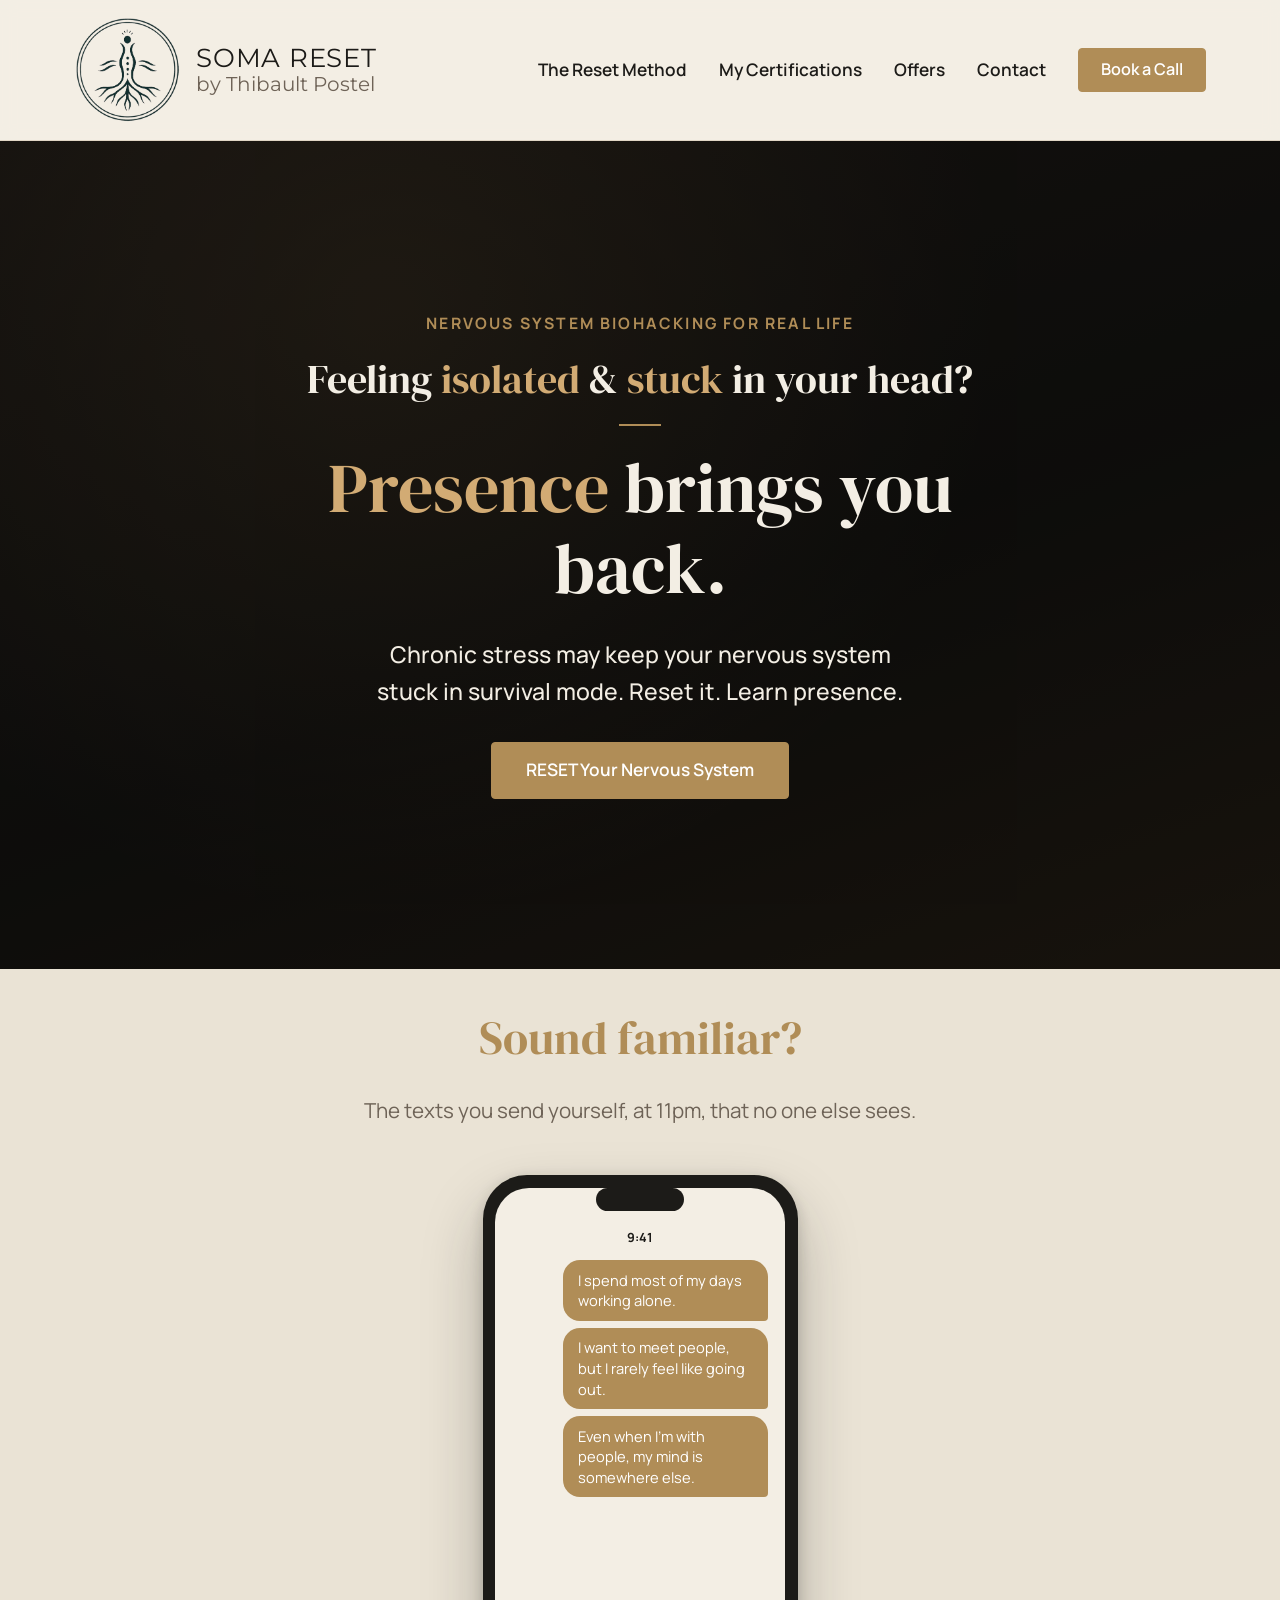
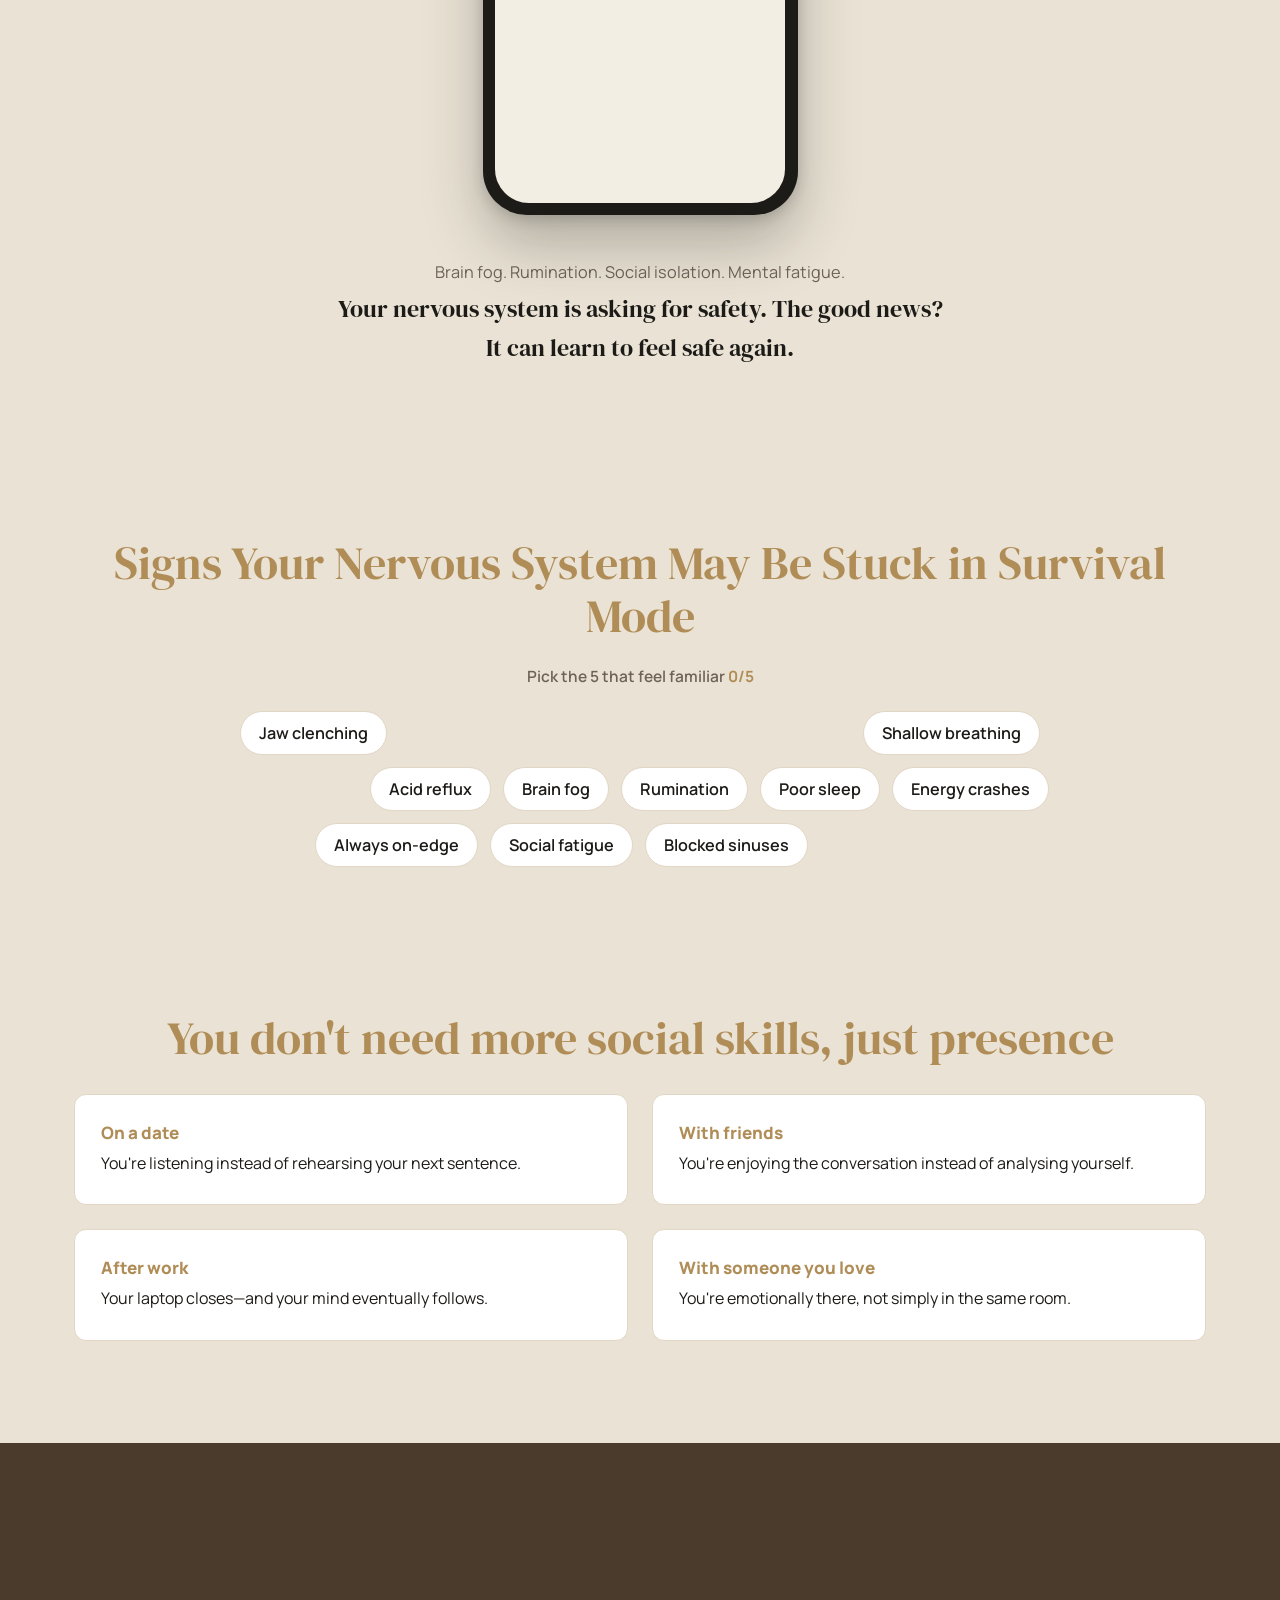
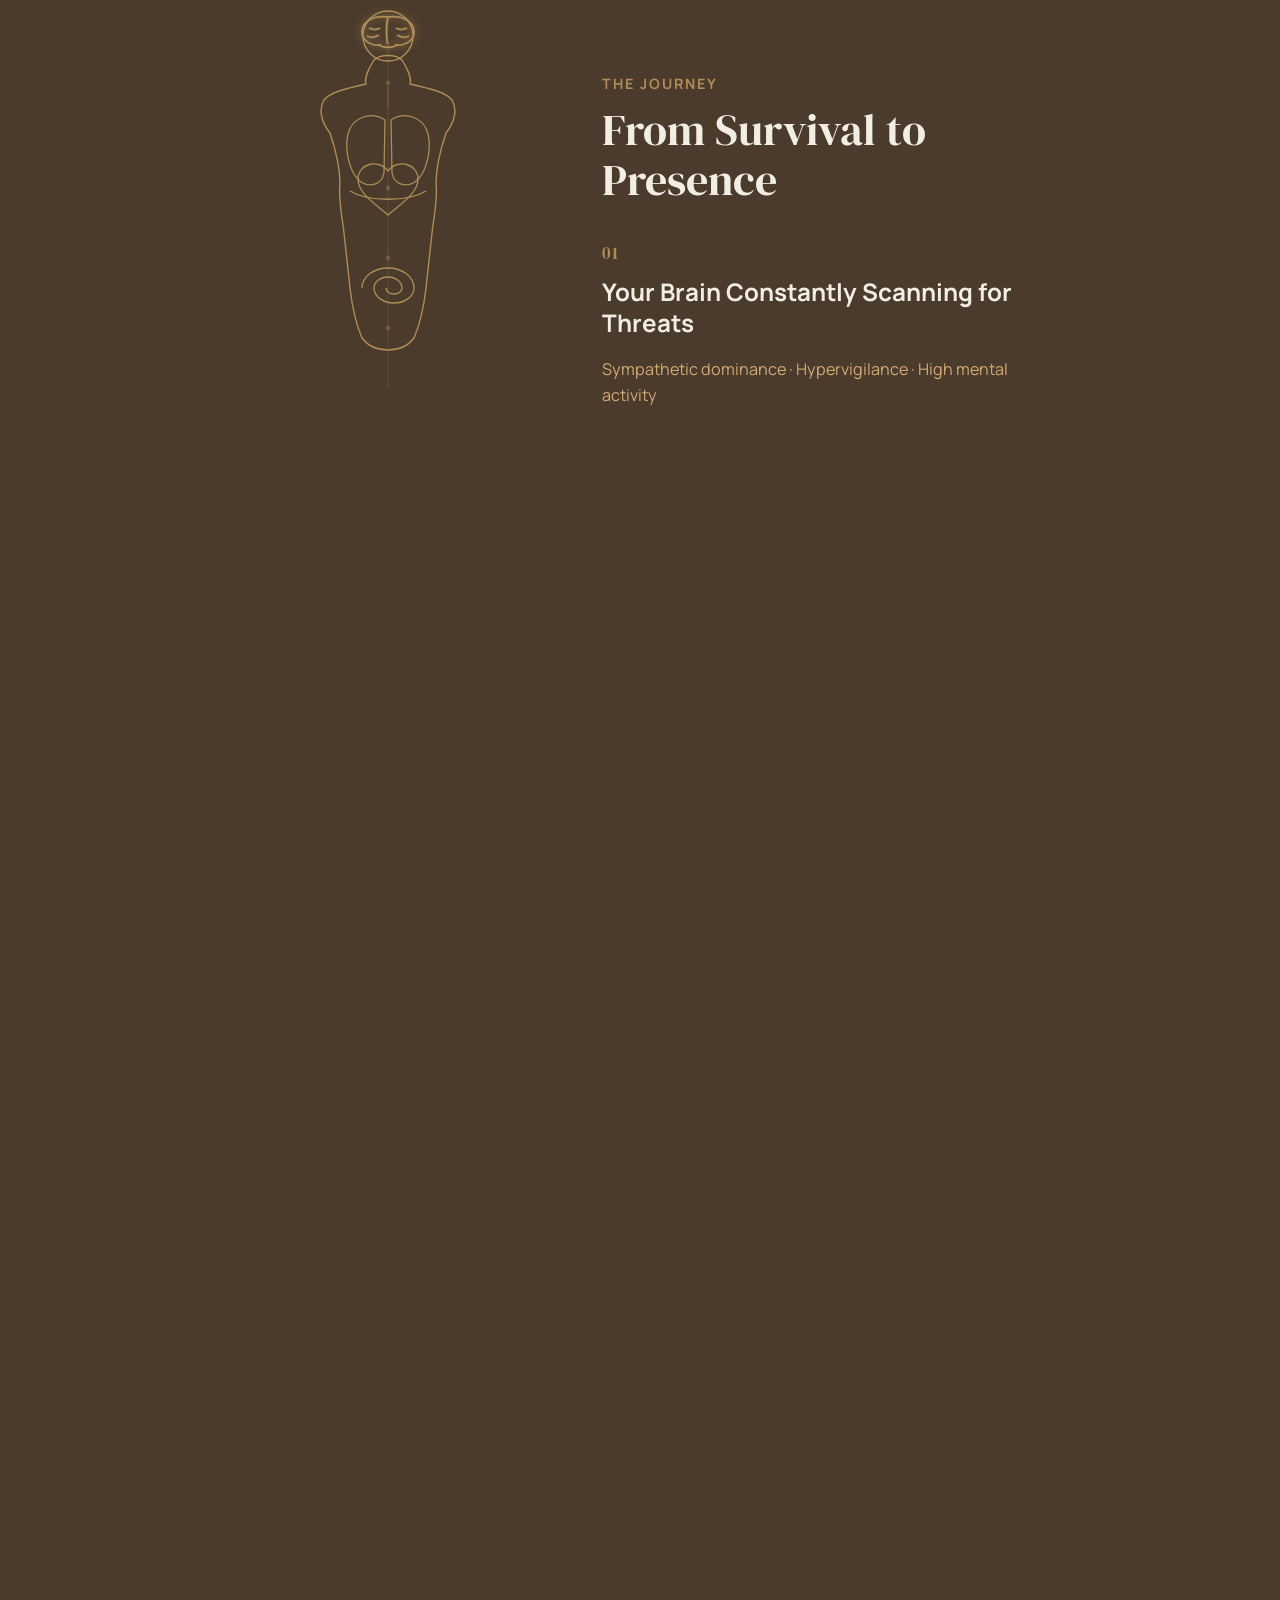
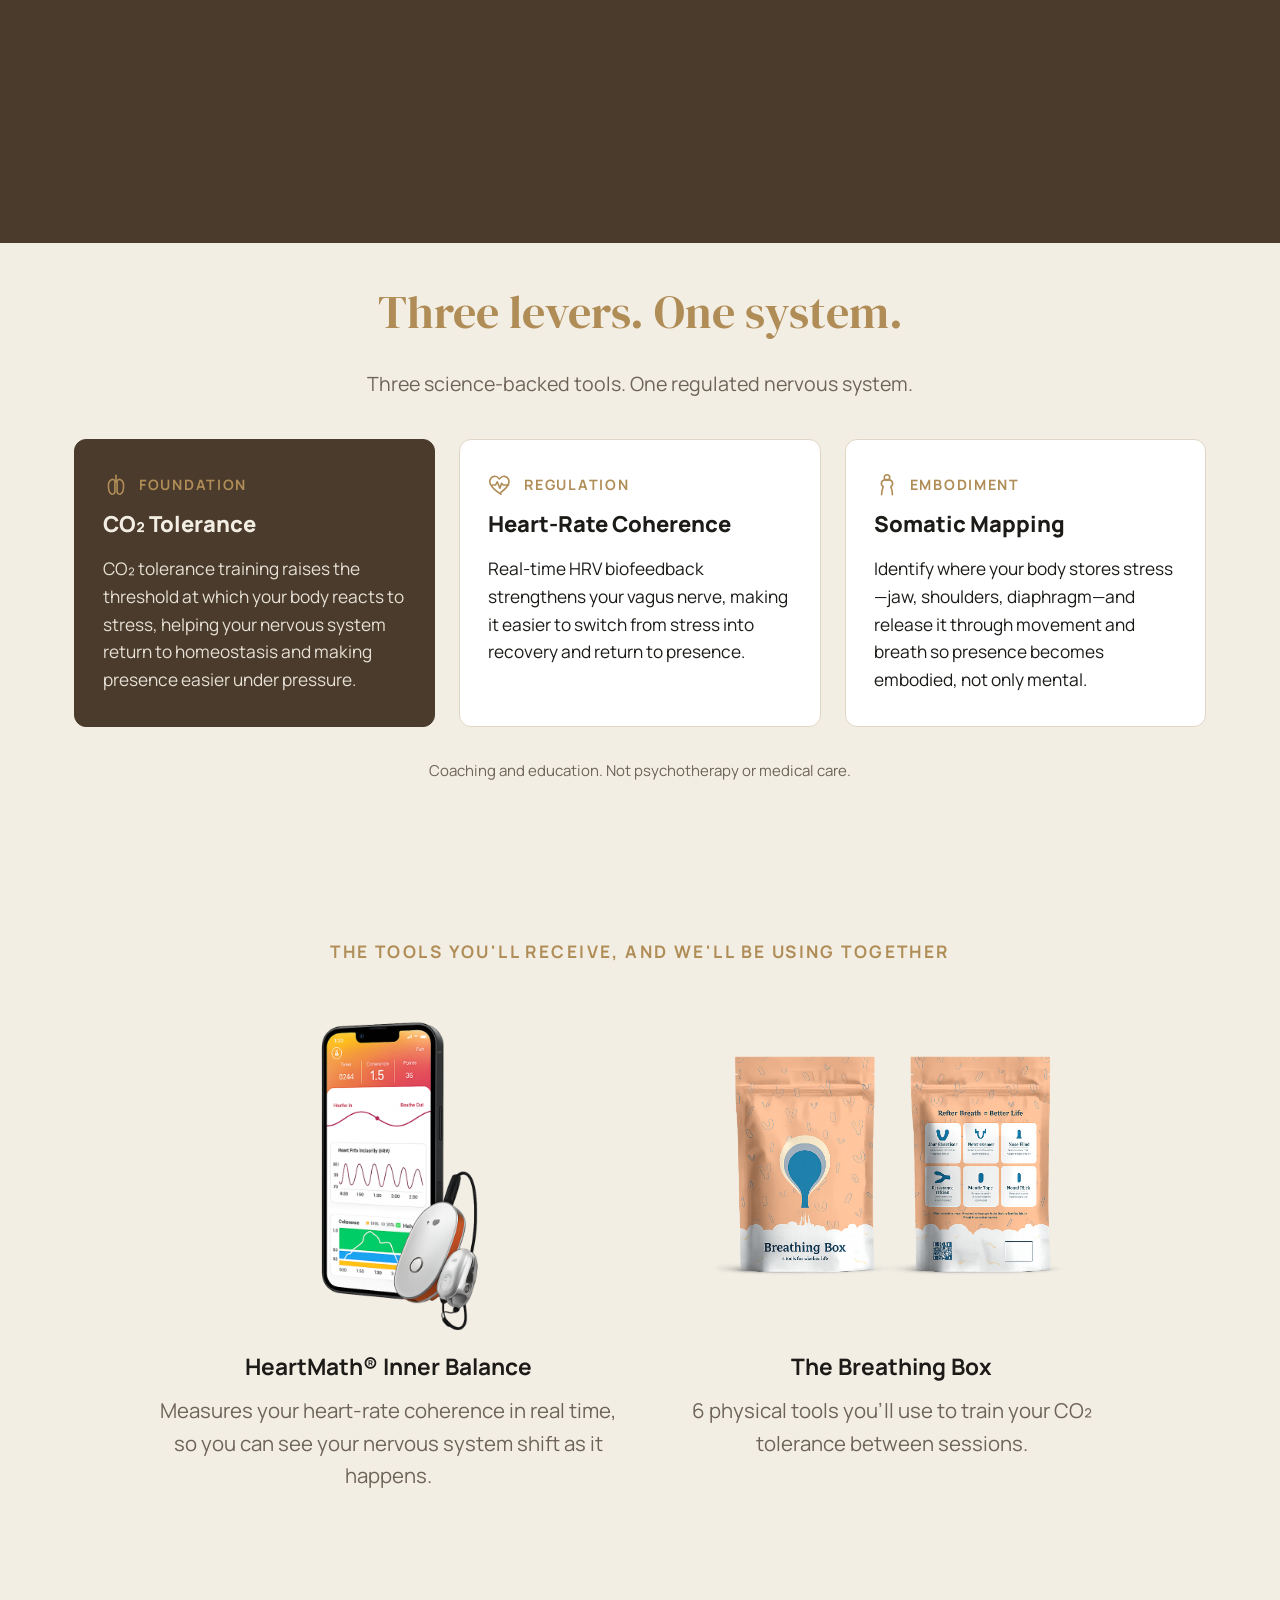
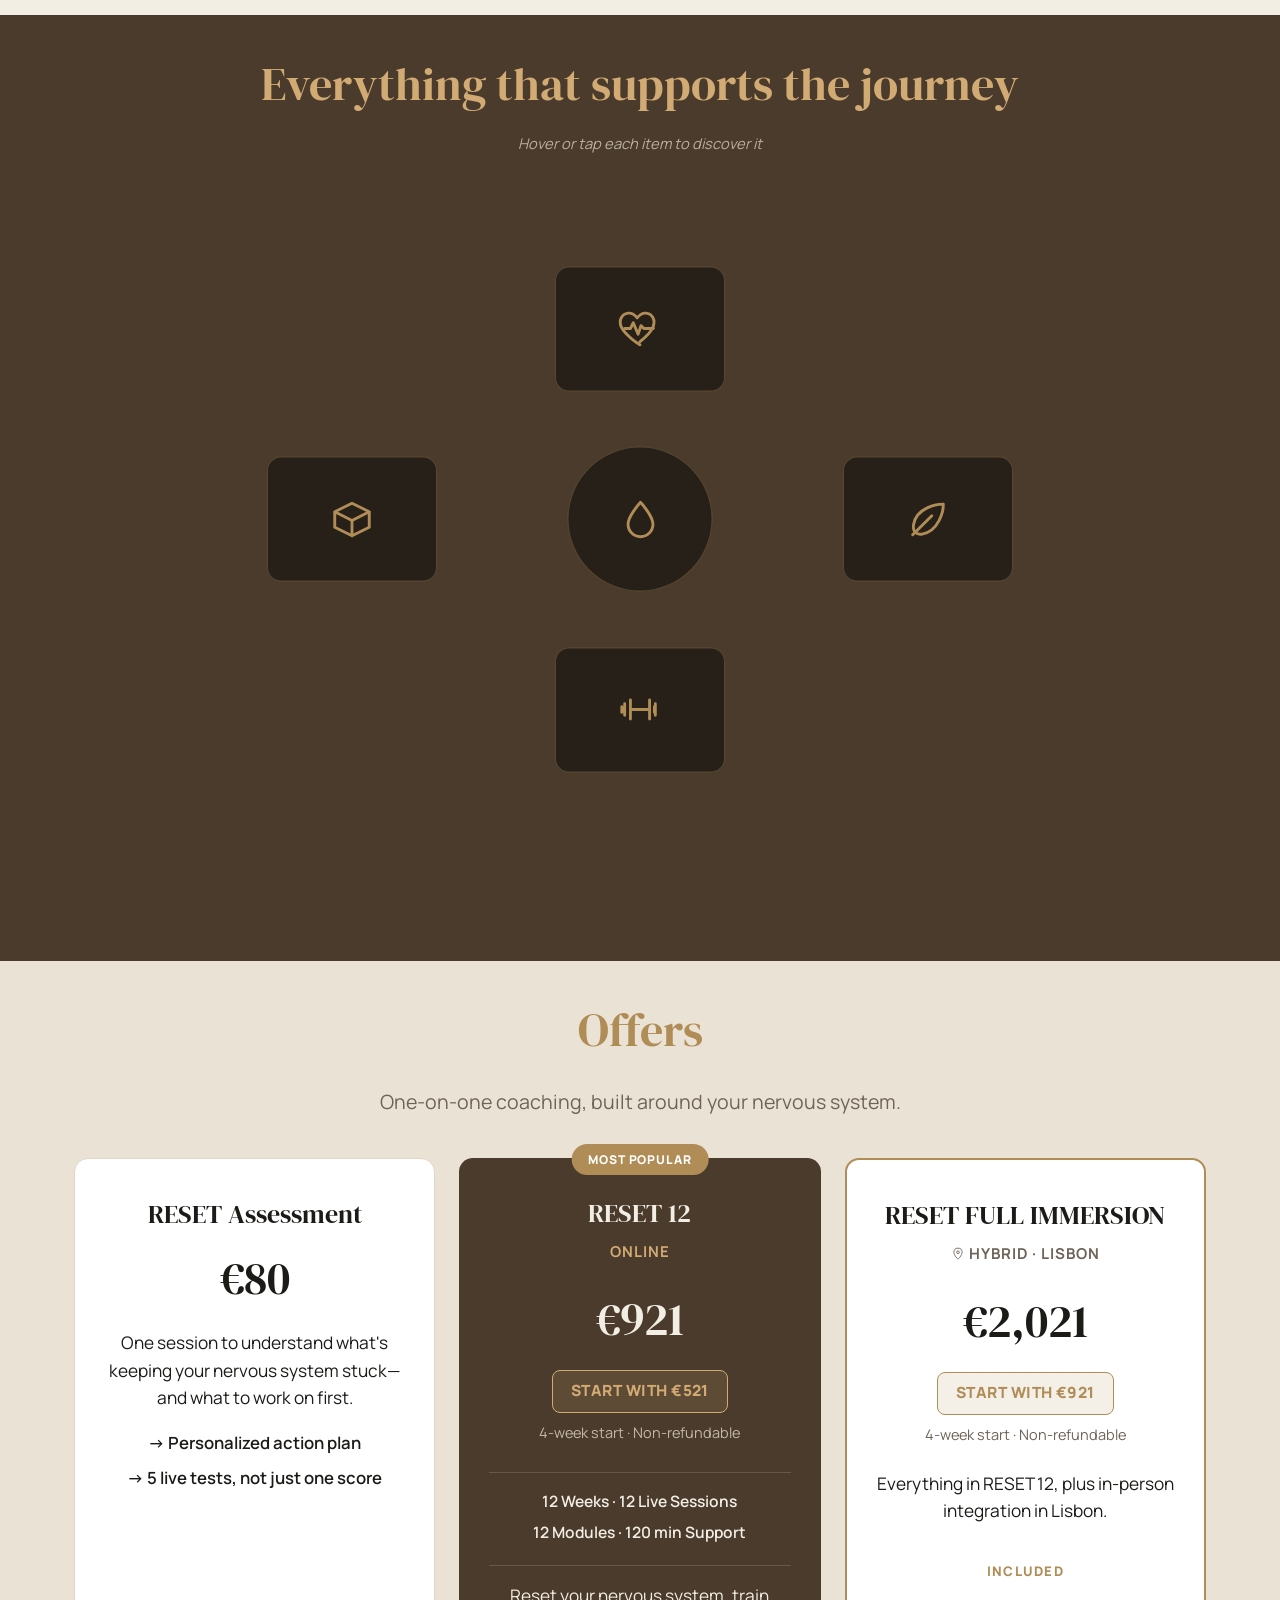
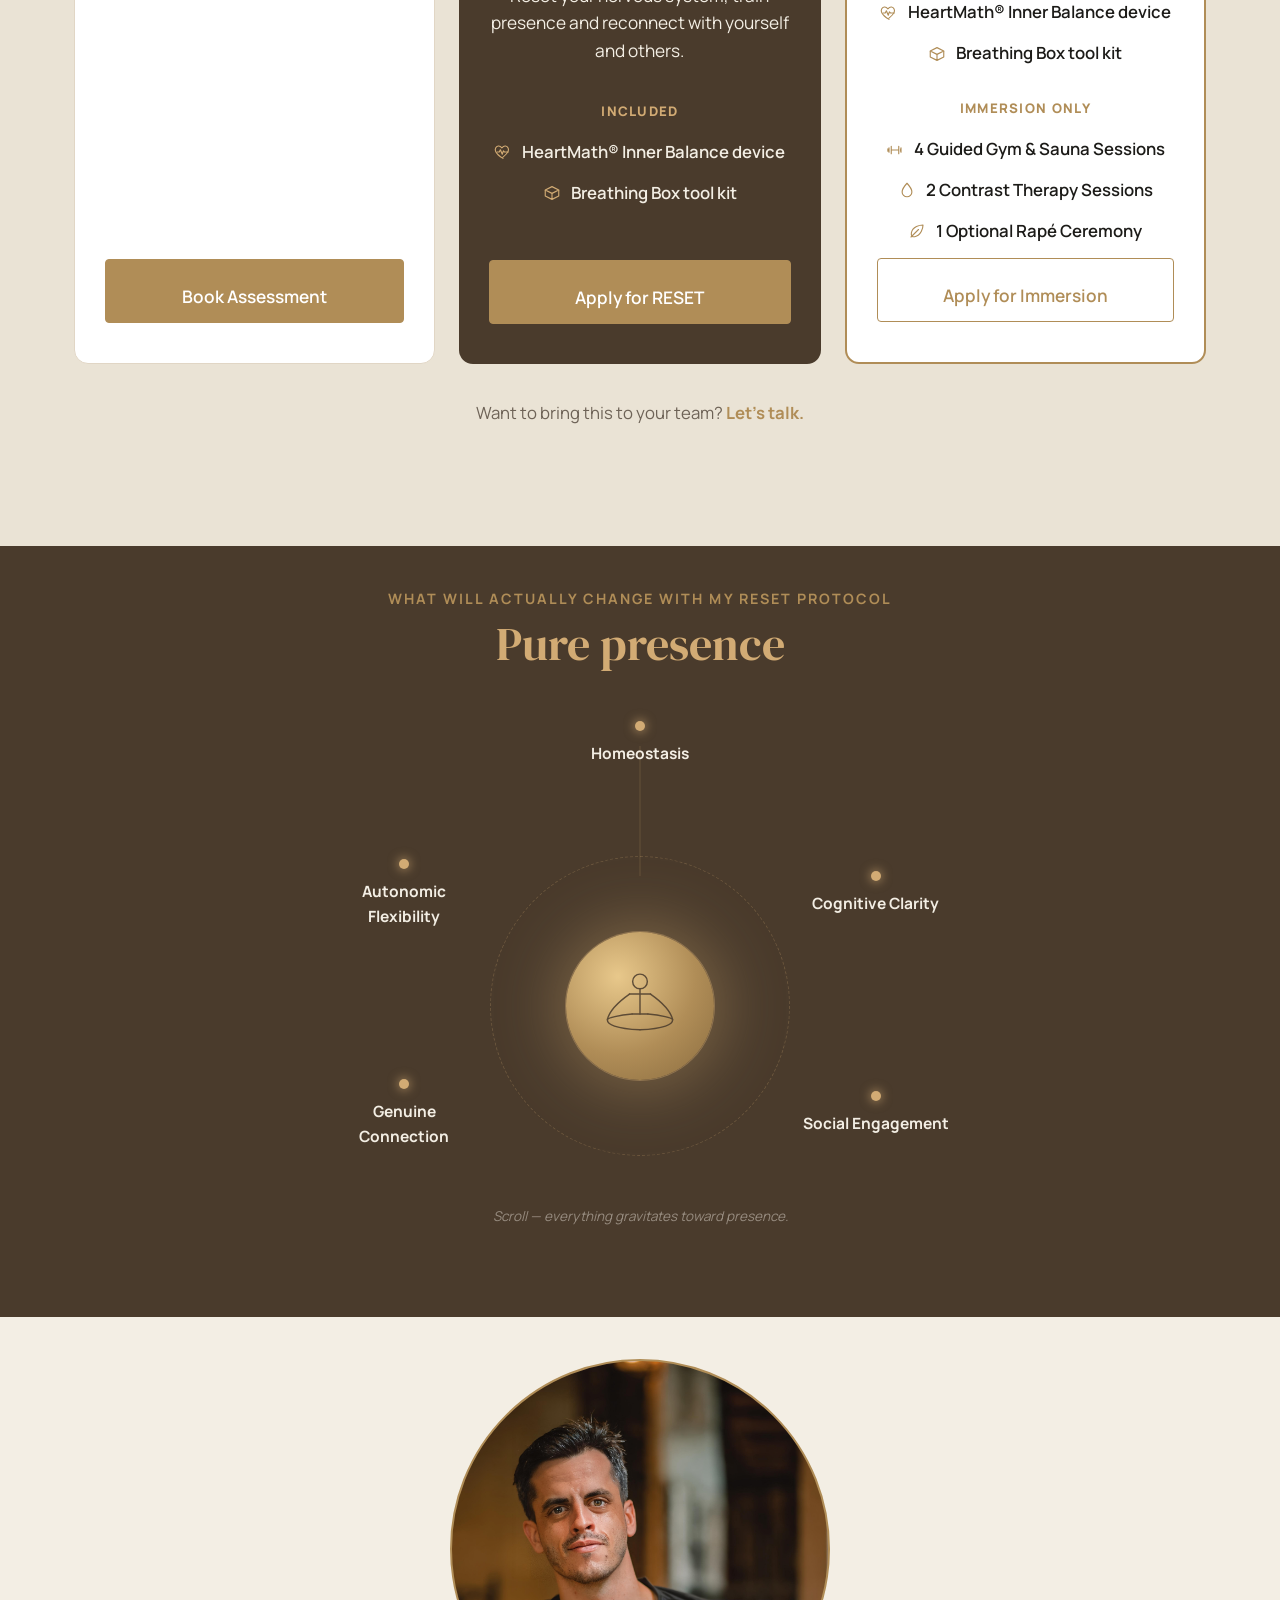
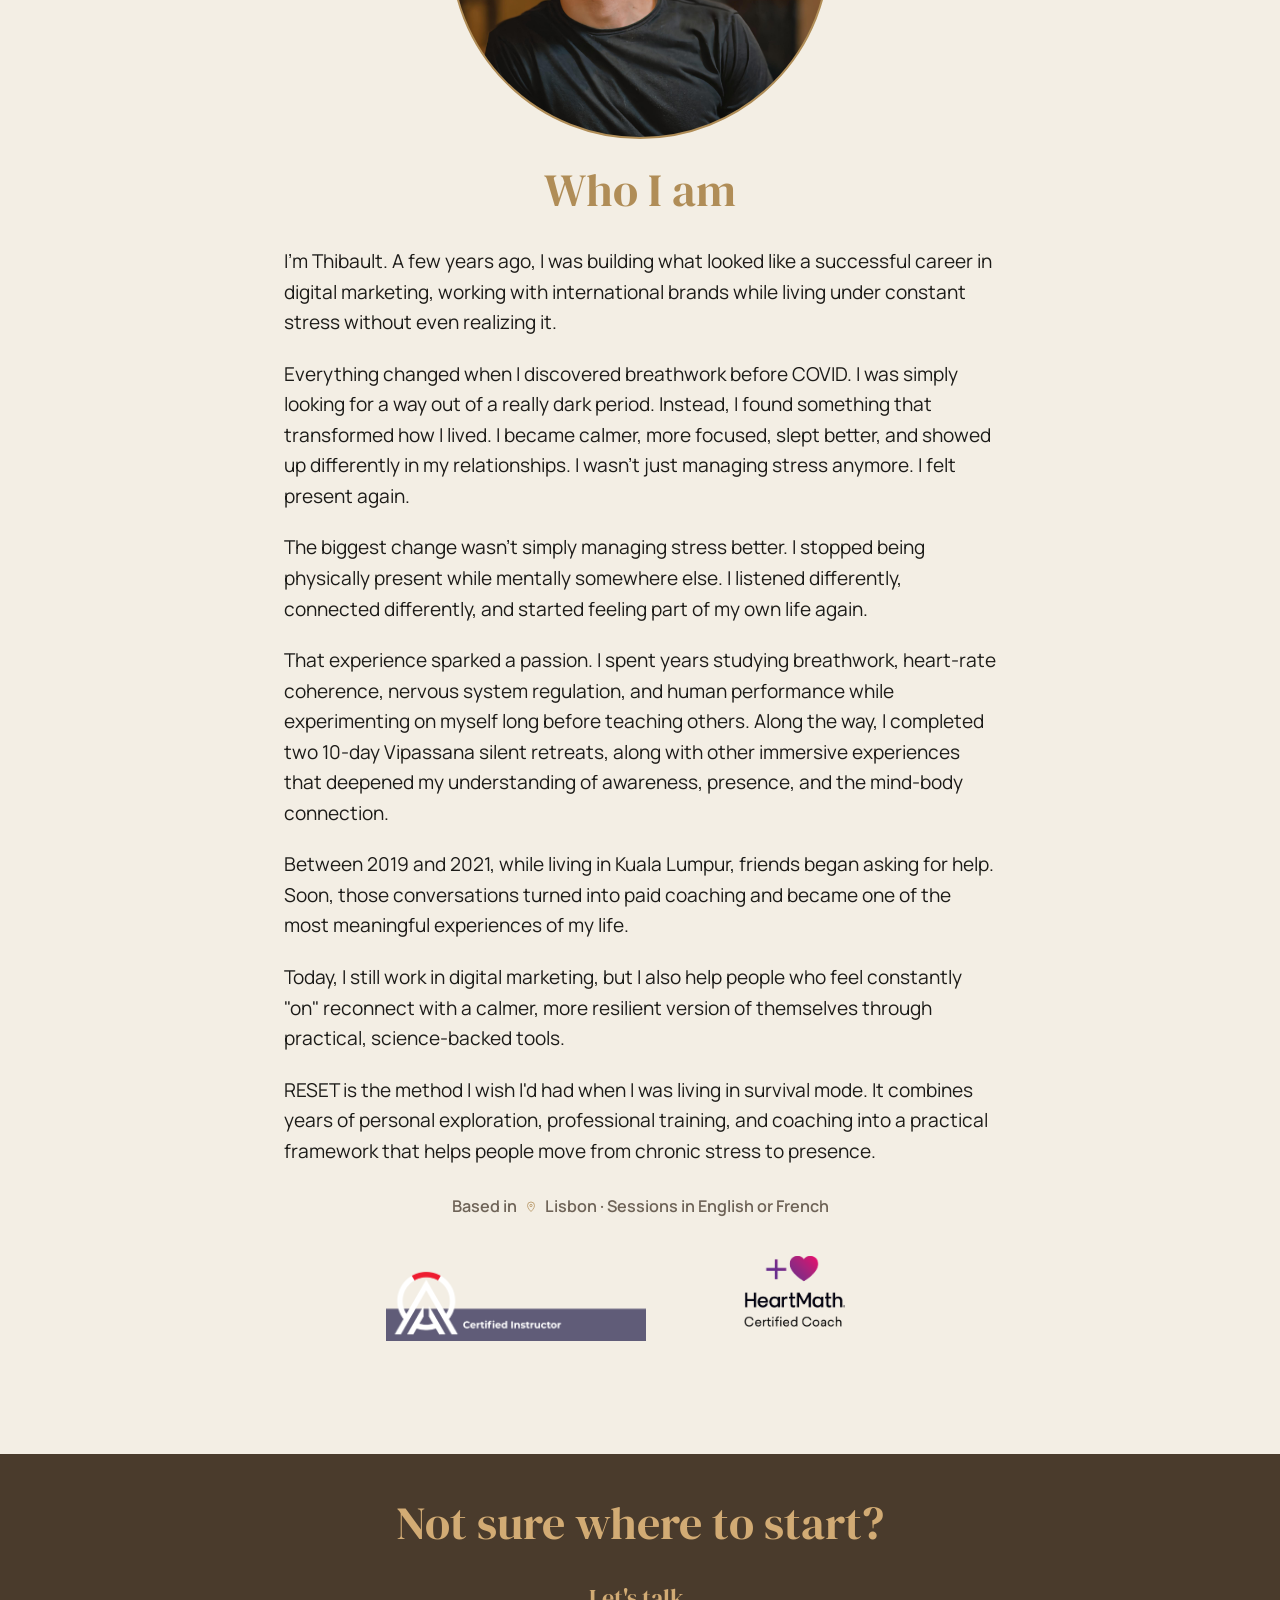
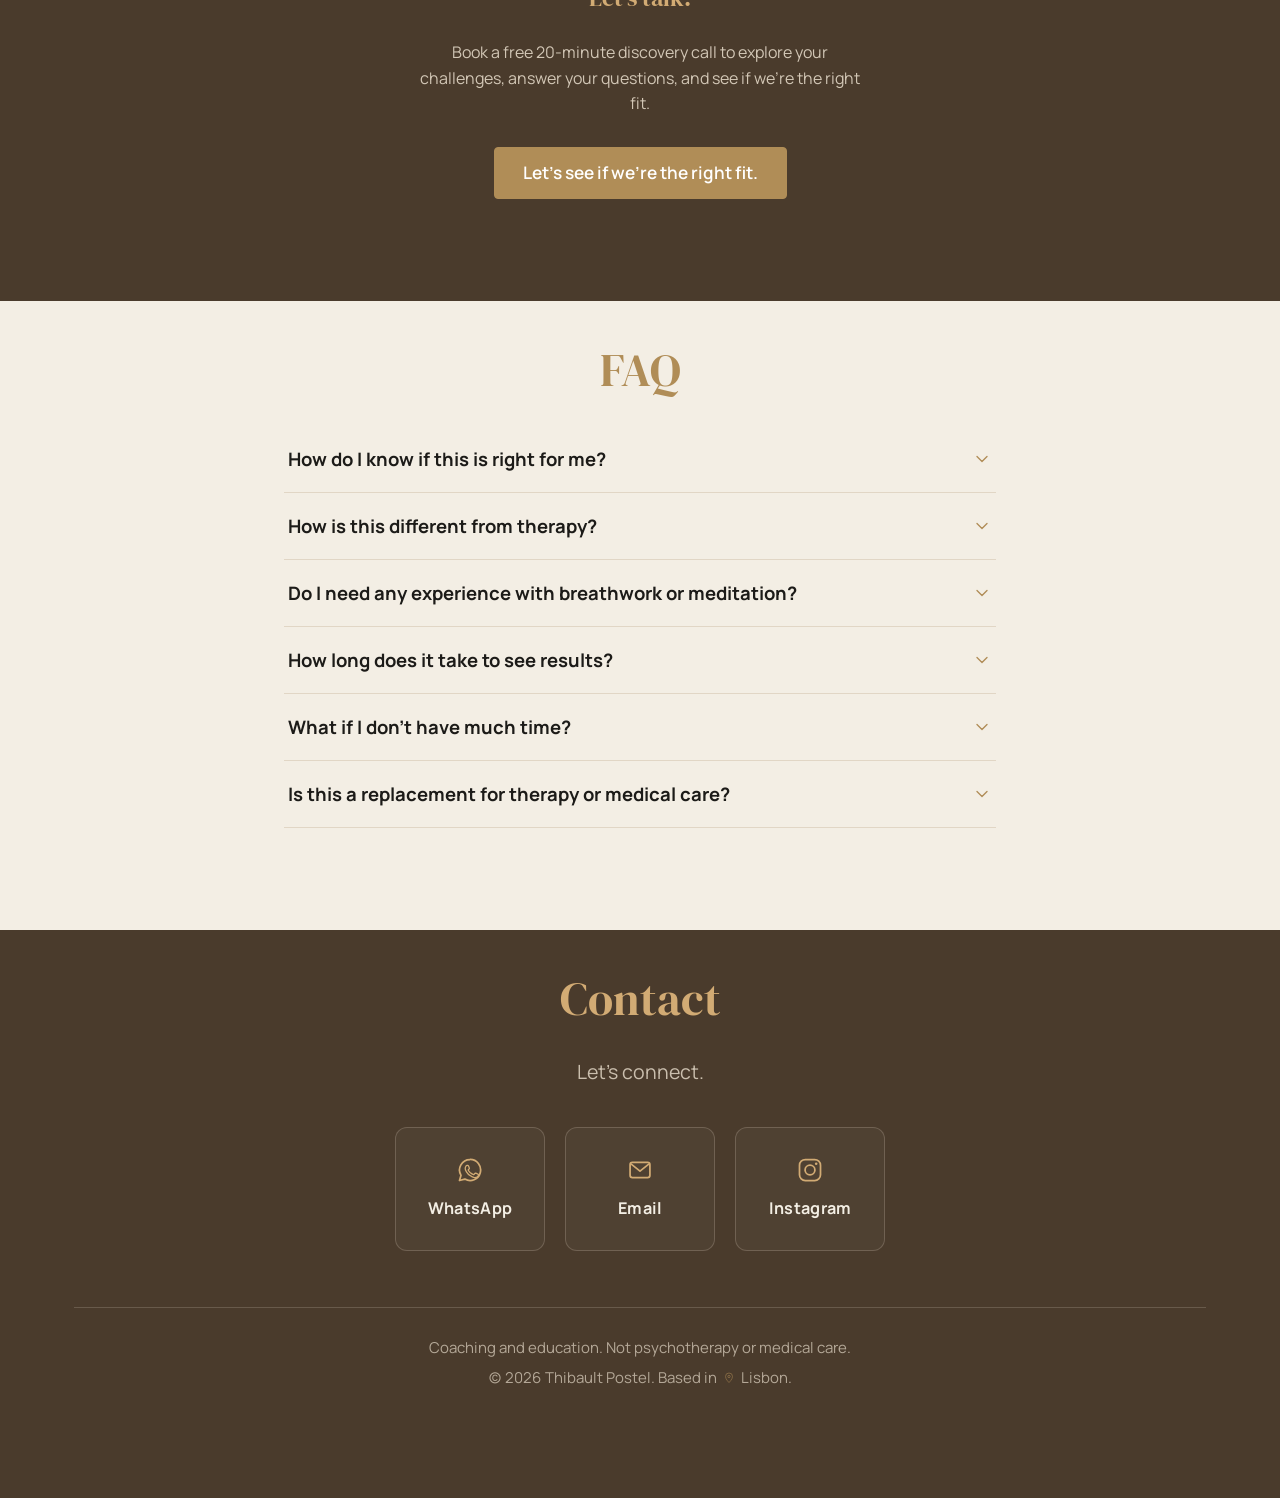
==== index.html @ 98b48515 "Change nav logo title to SOMA RESET" ====
<!DOCTYPE html>
<html lang="en">
<head>
<meta charset="UTF-8">
<meta name="viewport" content="width=device-width, initial-scale=1.0">
<title>Thibault Postel — Nervous System Regulation Coaching</title>
<meta name="description" content="From survival mode to presence. Breath, heart coherence, and somatic practices that teach your body it's safe to rest again. Coaching and education, not therapy.">
<link rel="icon" href="favicon.png">
<link rel="preconnect" href="https://fonts.googleapis.com">
<link rel="preconnect" href="https://fonts.gstatic.com" crossorigin>
<link href="https://fonts.googleapis.com/css2?family=DM+Serif+Display:ital@0;1&family=Manrope:wght@400;500;600;700;800&family=Montserrat:wght@400&display=swap" rel="stylesheet">
<link rel="stylesheet" href="css/style.css">
</head>
<body>

<!-- ================= ICON SPRITE ================= -->
<svg style="display:none">
  <defs>
    <symbol id="icon-lungs" viewBox="0 0 24 24"><path d="M12 3v6" fill="none" stroke="currentColor" stroke-width="1.5" stroke-linecap="round"/><path d="M12 9c-1.2-2-3-2.6-4.3-1.8C6 8 5 10 5 13c0 3 1 6.5 2.8 7.3 1.3.6 2.7-.2 3.2-1.8V9Z" fill="none" stroke="currentColor" stroke-width="1.5" stroke-linejoin="round"/><path d="M12 9c1.2-2 3-2.6 4.3-1.8C17.9 8 19 10 19 13c0 3-1 6.5-2.8 7.3-1.3.6-2.7-.2-3.2-1.8V9Z" fill="none" stroke="currentColor" stroke-width="1.5" stroke-linejoin="round"/></symbol>
    <symbol id="icon-heart-pulse" viewBox="0 0 24 24"><path d="M12 20.5s-7.5-4.6-9.8-9.3C.8 7.8 2.4 4.5 5.7 4c2-.3 3.6.9 4.8 2.4C11.7 5 13.3 3.7 15.3 4c3.3.5 4.9 3.8 3.5 7.2-1.1 2.7-4 5.4-6.8 7.6" fill="none" stroke="currentColor" stroke-width="1.5" stroke-linejoin="round" stroke-linecap="round"/><path d="M4 12h3l1.5-3L11 15l1.5-4.5L14 12h5" fill="none" stroke="currentColor" stroke-width="1.5" stroke-linejoin="round" stroke-linecap="round"/></symbol>
    <symbol id="icon-brain" viewBox="0 0 24 24"><path d="M9 4.5c-2 0-3.6 1.5-3.7 3.4C4 8.4 3 9.8 3 11.5S4 14.6 5.3 15c.2 1.9 1.8 3.5 3.9 3.5.6 0 1.2-.1 1.7-.4V6.2C10.4 5.1 9.7 4.5 9 4.5Z" fill="none" stroke="currentColor" stroke-width="1.5" stroke-linejoin="round"/><path d="M15 4.5c2 0 3.6 1.5 3.7 3.4 1.3.5 2.3 1.9 2.3 3.6S19.8 14.6 18.5 15c-.2 1.9-1.8 3.5-3.9 3.5-.6 0-1.2-.1-1.7-.4V6.2c.5-1.1 1.2-1.7 2.1-1.7Z" fill="none" stroke="currentColor" stroke-width="1.5" stroke-linejoin="round"/><path d="M12 6v12" fill="none" stroke="currentColor" stroke-width="1.5" stroke-linecap="round"/></symbol>
    <symbol id="icon-dumbbell" viewBox="0 0 24 24"><path d="M4 9v6M2.5 10.5v3M7 7v10M17 7v10M19.5 10.5v3M20 9v6M7 12h10" fill="none" stroke="currentColor" stroke-width="1.5" stroke-linecap="round" stroke-linejoin="round"/></symbol>
    <symbol id="icon-droplet" viewBox="0 0 24 24"><path d="M12 3s6.5 7.1 6.5 11.5A6.5 6.5 0 1 1 5.5 14.5C5.5 10.1 12 3 12 3Z" fill="none" stroke="currentColor" stroke-width="1.5" stroke-linejoin="round"/></symbol>
    <symbol id="icon-feather" viewBox="0 0 24 24"><path d="M20 4c-4 0-14 2-15.5 10.5C3.8 18.3 6 20.2 9 19.6 17.5 18 20 8 20 4Z" fill="none" stroke="currentColor" stroke-width="1.5" stroke-linejoin="round"/><path d="M4 20 14 10" fill="none" stroke="currentColor" stroke-width="1.5" stroke-linecap="round"/></symbol>
    <symbol id="icon-pin" viewBox="0 0 24 24"><path d="M12 21s7-6.4 7-12a7 7 0 1 0-14 0c0 5.6 7 12 7 12Z" fill="none" stroke="currentColor" stroke-width="1.5" stroke-linejoin="round"/><circle cx="12" cy="9" r="2.3" fill="none" stroke="currentColor" stroke-width="1.5"/></symbol>
    <symbol id="icon-chevron" viewBox="0 0 24 24"><path d="M6 9l6 6 6-6" fill="none" stroke="currentColor" stroke-width="1.6" stroke-linecap="round" stroke-linejoin="round"/></symbol>
    <symbol id="icon-menu" viewBox="0 0 24 24"><path d="M4 7h16M4 12h16M4 17h16" fill="none" stroke="currentColor" stroke-width="1.6" stroke-linecap="round"/></symbol>
    <symbol id="icon-close" viewBox="0 0 24 24"><path d="M6 6l12 12M18 6L6 18" fill="none" stroke="currentColor" stroke-width="1.6" stroke-linecap="round"/></symbol>
    <symbol id="icon-arrow" viewBox="0 0 24 24"><path d="M4 12h15M13 6l6 6-6 6" fill="none" stroke="currentColor" stroke-width="1.6" stroke-linecap="round" stroke-linejoin="round"/></symbol>
    <symbol id="icon-box" viewBox="0 0 24 24"><path d="M3 8l9-4.5L21 8l-9 4.5L3 8Z" fill="none" stroke="currentColor" stroke-width="1.5" stroke-linejoin="round"/><path d="M3 8v8l9 4.5V12.5M21 8v8l-9 4.5" fill="none" stroke="currentColor" stroke-width="1.5" stroke-linejoin="round"/></symbol>
    <symbol id="icon-silhouette" viewBox="0 0 24 24"><circle cx="12" cy="5" r="2.5" fill="none" stroke="currentColor" stroke-width="1.5"/><path d="M7 21c0-4 1-6 1.5-7.5C7 12.5 6.5 11 7 9.5 7.7 7.5 9.7 7 12 7s4.3.5 5 2.5c.5 1.5 0 3-1.5 4C16 14.9 17 16.9 17 21" fill="none" stroke="currentColor" stroke-width="1.5" stroke-linecap="round" stroke-linejoin="round"/></symbol>
    <symbol id="icon-mail" viewBox="0 0 24 24"><rect x="3.5" y="5.5" width="17" height="13" rx="2" fill="none" stroke="currentColor" stroke-width="1.5"/><path d="M4.5 7l7.5 6 7.5-6" fill="none" stroke="currentColor" stroke-width="1.5" stroke-linecap="round" stroke-linejoin="round"/></symbol>
    <symbol id="icon-whatsapp" viewBox="0 0 24 24"><path d="M12 3a9 9 0 0 0-7.7 13.6L3 21l4.6-1.2A9 9 0 1 0 12 3Z" fill="none" stroke="currentColor" stroke-width="1.5" stroke-linejoin="round"/><path d="M8.7 8.6c.2-.5.5-.5.8-.5h.6c.2 0 .4 0 .6.4.2.5.7 1.6.7 1.8.1.1.1.3 0 .4-.1.2-.1.3-.3.5-.1.2-.3.3-.4.5-.2.1-.3.3-.1.6.2.3.8 1.3 1.7 2.1 1.2 1 2.1 1.3 2.5 1.5.3.1.5.1.6-.1.2-.2.7-.8.9-1 .2-.3.4-.2.6-.1.2.1 1.5.7 1.8.8.3.1.4.2.5.3.1.2.1.9-.2 1.4-.3.6-1.4 1.1-2 1.2-.5.1-1.1.1-1.8-.1-.4-.1-.9-.3-1.6-.6-2.7-1.2-4.5-3.9-4.6-4.1-.1-.2-1.1-1.5-1.1-2.9 0-1.4.7-2.1.9-2.4Z" fill="none" stroke="currentColor" stroke-width="1.1" stroke-linejoin="round"/></symbol>
    <symbol id="icon-instagram" viewBox="0 0 24 24"><rect x="3" y="3" width="18" height="18" rx="5" fill="none" stroke="currentColor" stroke-width="1.5"/><circle cx="12" cy="12" r="4.2" fill="none" stroke="currentColor" stroke-width="1.5"/><circle cx="17.3" cy="6.7" r="1.1" fill="currentColor"/></symbol>
  </defs>
</svg>

<!-- ================= NAV ================= -->
<header class="site-nav" id="siteNav">
  <div class="nav-inner">
    <a href="#top" class="nav-logo">
      <span class="nav-logo-icon" data-photo="images/logos/somaroots.png" aria-hidden="true"></span>
      <span class="nav-logo-text">
        <span class="nav-logo-title">SOMA RESET</span>
        <span class="nav-logo-sub">by Thibault Postel</span>
      </span>
    </a>
    <nav class="nav-links" id="navLinks">
      <a href="#journey">The Reset Method</a>
      <a href="#about">My Certifications</a>
      <a href="#offers">Offers</a>
      <a href="#contact">Contact</a>
      <a href="https://calendly.com/thibault-postel89/new-meeting" class="btn btn-gold nav-cta" target="_blank" rel="noopener">Book a Call</a>
    </nav>
    <button class="nav-burger" id="navBurger" aria-label="Open menu" aria-expanded="false">
      <svg width="24" height="24"><use href="#icon-menu"></use></svg>
    </button>
  </div>
  <div class="nav-mobile" id="navMobile">
    <a href="#journey">The Reset Method</a>
    <a href="#about">My Certifications</a>
    <a href="#offers">Offers</a>
    <a href="#contact">Contact</a>
    <a href="https://calendly.com/thibault-postel89/new-meeting" class="btn btn-gold nav-cta-mobile" target="_blank" rel="noopener">Book a Call</a>
  </div>
</header>

<!-- ================= HERO ================= -->
<section class="hero" id="top">
  <div class="hero-media" aria-hidden="true">
    <video class="hero-video hero-video-desktop" autoplay muted loop playsinline>
      <source src="videos/hero-video-desktop.mp4" type="video/mp4">
    </video>
    <video class="hero-video hero-video-mobile" autoplay muted loop playsinline>
      <source src="videos/hero-video-mobile.mp4" type="video/mp4">
    </video>
  </div>
  <div class="hero-overlay"></div>
  <div class="hero-content">
    <p class="eyebrow-title hero-eyebrow">Nervous System Biohacking for Real Life</p>
    <p class="hero-problem">Feeling <span class="accent-light">isolated</span> &amp; <span class="accent-light">stuck</span> in your head?</p>
    <div class="hero-divider" aria-hidden="true"></div>
    <h1 class="hero-title"><span class="accent-light">Presence</span> brings you back.</h1>
    <p class="hero-subtitle">Chronic stress may keep your nervous system stuck in survival mode. Reset it. Learn presence.</p>
    <a href="#discovery-call" class="btn btn-gold hero-cta">RESET Your Nervous System</a>
  </div>
</section>

<!-- ================= SOUND FAMILIAR ================= -->
<section class="section bg-alt" id="sound-familiar">
  <div class="container">
    <h2 class="section-title">Sound familiar?</h2>
    <p class="section-subtitle">The texts you send yourself, at 11pm, that no one else sees.</p>

    <div class="phone-wrap">
      <div class="phone-shell">
        <div class="phone-notch"></div>
        <div class="phone-screen">
          <div class="phone-statusbar">9:41</div>
          <div class="thread">
            <div class="msg-row sf-reveal"><div class="bubble-me">I spend most of my days working alone.</div></div>
            <div class="msg-row sf-reveal"><div class="bubble-me">I want to meet people, but I rarely feel like going out.</div></div>
            <div class="msg-row sf-reveal"><div class="bubble-me">Even when I'm with people, my mind is somewhere else.</div></div>
            <div class="msg-row sf-reveal"><div class="bubble-me">I'm single, but dating and meeting people feels exhausting.</div></div>
            <div class="msg-time sf-reveal">12:08</div>
            <div class="answer-row sf-reveal">
              <span class="answer-dot">&#x1F7E2;</span>
              <div class="bubble-answer">
                Your nervous system may still be stuck in survival mode. Let's reset it and train presence&mdash;because genuine connection starts there.
              </div>
            </div>
          </div>
        </div>
      </div>
    </div>

    <p class="connector-line">
      <span class="connector-lead">Brain fog. Rumination. Social isolation. Mental fatigue.</span><br>
      Your nervous system is asking for safety. The good news? It can learn to feel safe again.
    </p>
  </div>
</section>

<!-- ================= PHYSICAL SIGNS ================= -->
<section class="section bg-alt" id="physical-signs">
  <div class="container">
    <h2 class="section-title">Signs Your Nervous System May Be Stuck in Survival Mode</h2>
    <p class="signs-hint">Pick the 5 that feel familiar <span class="signs-count"><span id="signsPicked">0</span>/5</span></p>
    <div class="signs-pool" id="signsPool">
      <button type="button" class="sign-pill pill-reveal">Jaw clenching</button>
      <button type="button" class="sign-pill pill-reveal">Neck tension</button>
      <button type="button" class="sign-pill pill-reveal">Shoulder tension</button>
      <button type="button" class="sign-pill pill-reveal">Dry mouth</button>
      <button type="button" class="sign-pill pill-reveal">Shallow breathing</button>
      <button type="button" class="sign-pill pill-reveal">Tight chest</button>
      <button type="button" class="sign-pill pill-reveal">Acid reflux</button>
      <button type="button" class="sign-pill pill-reveal">Brain fog</button>
      <button type="button" class="sign-pill pill-reveal">Rumination</button>
      <button type="button" class="sign-pill pill-reveal">Poor sleep</button>
      <button type="button" class="sign-pill pill-reveal">Energy crashes</button>
      <button type="button" class="sign-pill pill-reveal">Always on-edge</button>
      <button type="button" class="sign-pill pill-reveal">Social fatigue</button>
      <button type="button" class="sign-pill pill-reveal">Blocked sinuses</button>
      <button type="button" class="sign-pill pill-reveal">Clogged nose</button>
    </div>
  </div>
</section>

<!-- ================= WHAT PRESENCE LOOKS LIKE ================= -->
<section class="section bg-alt" id="presence-looks-like">
  <div class="container">
    <h2 class="section-title">You don't need more social skills, just presence</h2>
    <div class="card-grid presence-examples-grid">
      <div class="presence-example">
        <h4>On a date</h4>
        <p>You're listening instead of rehearsing your next sentence.</p>
      </div>
      <div class="presence-example">
        <h4>With friends</h4>
        <p>You're enjoying the conversation instead of analysing yourself.</p>
      </div>
      <div class="presence-example">
        <h4>After work</h4>
        <p>Your laptop closes&mdash;and your mind eventually follows.</p>
      </div>
      <div class="presence-example">
        <h4>With someone you love</h4>
        <p>You're emotionally there, not simply in the same room.</p>
      </div>
    </div>
  </div>
</section>

<!-- ================= FROM SURVIVAL TO PRESENCE (scroll-driven) ================= -->
<section class="journey-section bg-dark" id="journey">
  <div class="journey-scroll-container" id="journeyScroll">
    <div class="journey-sticky">
      <div class="journey-illustration">
        <svg id="bodySvg" viewBox="0 0 300 460" class="body-svg">
          <defs>
            <filter id="glow" x="-60%" y="-60%" width="220%" height="220%">
              <feGaussianBlur stdDeviation="4.5" result="blur"/>
              <feMerge>
                <feMergeNode in="blur"/>
                <feMergeNode in="SourceGraphic"/>
              </feMerge>
            </filter>
          </defs>

          <!-- central light beam -->
          <line x1="150" y1="55" x2="150" y2="400" class="beam" />
          <circle cx="150" cy="95" r="2.4" class="beam-dot" />
          <circle cx="150" cy="200" r="2.4" class="beam-dot" />
          <circle cx="150" cy="270" r="2.4" class="beam-dot" />
          <circle cx="150" cy="340" r="2.4" class="beam-dot" />

          <!-- vagus nerve signal, brain-to-gut, shown during the gut-brain-axis step -->
          <circle cx="150" cy="55" r="3" class="vagus-pulse" />

          <!-- body silhouette -->
          <g class="body-outline">
            <circle cx="150" cy="48" r="25"/>
            <path d="M136,72
                     C130,82 126,90 128,96
                     C110,100 92,104 86,112
                     C80,122 84,135 92,145
                     C98,163 102,178 102,195
                     C100,210 104,228 106,245
                     C108,263 110,282 112,300
                     C114,318 118,336 124,350
                     C130,358 140,362 150,362
                     C160,362 170,358 176,350
                     C182,336 186,318 188,300
                     C190,282 192,263 194,245
                     C196,228 200,210 198,195
                     C198,178 202,163 208,145
                     C216,135 220,122 214,112
                     C208,104 190,100 172,96
                     C174,90 170,82 164,72
                     C158,66 142,66 136,72 Z"/>
          </g>

          <!-- brain -->
          <g class="organ organ-brain">
            <path d="M150,29 C135,27 124,34 124,44 C124,52 132,58 142,57 C144,60 156,60 158,57 C168,58 176,52 176,44 C176,34 165,27 150,29 Z"/>
            <path d="M150,30 C148,37 148,51 150,56" />
            <path d="M131,40 C135,42 139,42 142,40" />
            <path d="M129,48 C133,50 138,49 141,47" />
            <path d="M169,40 C165,42 161,42 158,40" />
            <path d="M171,48 C167,50 162,49 159,47" />
          </g>

          <!-- lungs + diaphragm -->
          <g class="organ organ-lungs">
            <path d="M150 99 v21" class="trachea"/>
            <path d="M147 132 c-14 -9 -33 -3 -37 14 c-4 17 2 40 13 48 c10 6 21 2 23 -9 Z"/>
            <path d="M153 132 c14 -9 33 -3 37 14 c4 17 -2 40 -13 48 c-10 6 -21 2 -23 -9 Z"/>
            <path d="M112 203 C 130 214, 170 214, 188 203" class="diaphragm"/>
          </g>

          <!-- heart -->
          <g class="organ organ-heart">
            <path d="M150 183 c-10 -13 -30 -7 -30 8 c0 15 19 26 30 36 c11 -10 30 -21 30 -36 c0 -15 -20 -21 -30 -8 Z"/>
          </g>

          <!-- gut -->
          <g class="organ organ-gut">
            <path d="M150 300
                     m -26 0
                     a 26 20 0 1 1 52 0
                     a 20 15 0 1 1 -40 0
                     a 14 11 0 1 1 28 0
                     a 8 6 0 1 1 -16 0"/>
          </g>

          <!-- final radiance ring -->
          <circle cx="150" cy="230" r="0" class="presence-ring" />
        </svg>
      </div>
      <div class="journey-text">
        <p class="eyebrow-title journey-eyebrow">THE JOURNEY</p>
        <h2 class="journey-heading">From Survival to Presence</h2>
        <div class="journey-steps">
          <div class="journey-step active" data-step="0">
            <span class="step-num">01</span>
            <h3>Your Brain Constantly Scanning for Threats</h3>
            <p class="step-terms">Sympathetic dominance &middot; Hypervigilance &middot; High mental activity</p>
          </div>
          <div class="journey-step" data-step="1">
            <span class="step-num">02</span>
            <h3>Restoring Physiological Balance Through Breath</h3>
            <p class="step-terms">Breath mechanics &middot; CO&#8322; tolerance &middot; Homeostasis</p>
          </div>
          <div class="journey-step" data-step="2">
            <span class="step-num">03</span>
            <h3>Effortlessly Switching from Stress to Recovery</h3>
            <p class="step-terms">Heart Intelligence &middot; HRV biofeedback &middot; Autonomic flexibility</p>
          </div>
          <div class="journey-step" data-step="3">
            <span class="step-num">04</span>
            <h3>Regulating the Gut-Brain Axis</h3>
            <p class="step-terms">Vagal tone &middot; Gut-brain communication &middot; Parasympathetic regulation</p>
          </div>
          <div class="journey-step" data-step="4">
            <span class="step-num">05</span>
            <h3>Making Presence Your New Baseline</h3>
            <p class="step-terms">Presence &middot; Social engagement &middot; Genuine connection</p>
          </div>
        </div>
      </div>
    </div>
  </div>
</section>

<!-- ================= THREE LEVERS / METHOD ================= -->
<section class="section bg-light" id="method">
  <div class="container">
    <h2 class="section-title">Three levers. One system.</h2>
    <p class="section-subtitle">Three science-backed tools. One regulated nervous system.</p>
    <div class="card-grid levers-grid">
      <div class="lever-card lever-featured">
        <div class="lever-head"><svg class="lever-icon" width="26" height="26"><use href="#icon-lungs"></use></svg><span class="lever-label">FOUNDATION</span></div>
        <h3>CO&#8322; Tolerance</h3>
        <p>CO&#8322; tolerance training raises the threshold at which your body reacts to stress, helping your nervous system return to homeostasis and making presence easier under pressure.</p>
      </div>
      <div class="lever-card">
        <div class="lever-head"><svg class="lever-icon" width="26" height="26"><use href="#icon-heart-pulse"></use></svg><span class="lever-label">REGULATION</span></div>
        <h3>Heart-Rate Coherence</h3>
        <p>Real-time HRV biofeedback strengthens your vagus nerve, making it easier to switch from stress into recovery and return to presence.</p>
      </div>
      <div class="lever-card">
        <div class="lever-head"><svg class="lever-icon" width="26" height="26"><use href="#icon-silhouette"></use></svg><span class="lever-label">EMBODIMENT</span></div>
        <h3>Somatic Mapping</h3>
        <p>Identify where your body stores stress&mdash;jaw, shoulders, diaphragm&mdash;and release it through movement and breath so presence becomes embodied, not only mental.</p>
      </div>
    </div>
    <p class="micro-note">Coaching and education. Not psychotherapy or medical care.</p>
  </div>
</section>

<!-- ================= TOOLS MENTION (light) ================= -->
<section class="section bg-light" id="tools-mention">
  <div class="container">
    <h3 class="eyebrow-title">The tools you'll receive, and we'll be using together</h3>
    <div class="tools-mention-grid">
      <div class="tool-mention-item">
        <div class="photo-placeholder-box" data-photo="images/tools/heartmath-device.jpg" data-photo-fallback="images/objects/heartmath.png">
          <span class="photo-tag">Photo placeholder</span>
        </div>
        <h4>HeartMath&reg; Inner Balance</h4>
        <p>Measures your heart-rate coherence in real time, so you can see your nervous system shift as it happens.</p>
      </div>
      <div class="tool-mention-item">
        <div class="photo-placeholder-box" data-photo="images/tools/breathing-box.jpg" data-photo-fallback="images/objects/breathing-box.png">
          <span class="photo-tag">Photo placeholder</span>
        </div>
        <h4>The Breathing Box</h4>
        <p>6 physical tools you'll use to train your CO&#8322; tolerance between sessions.</p>
      </div>
    </div>
  </div>
</section>

<!-- ================= EVERYTHING THAT SUPPORTS THE JOURNEY (floating still life) ================= -->
<section class="section bg-dark" id="supports-journey">
  <div class="container">
    <h2 class="section-title section-title-onlight">Everything that supports the journey</h2>
    <p class="float-hint">Hover or tap each item to discover it</p>
    <div class="float-stage">
      <div class="float-object obj-heartmath" data-name="HeartMath&reg; Inner Balance" data-desc="Real-time heart-rate coherence measurement." data-badge="Included" data-photo="images/objects/heartmath.png">
        <svg class="float-icon" width="30" height="30"><use href="#icon-heart-pulse"></use></svg>
      </div>
      <div class="float-object obj-breathingbox" data-name="The Breathing Box" data-desc="6 physical tools to train CO&#8322; tolerance." data-badge="Included" data-photo="images/objects/breathing-box.png">
        <svg class="float-icon" width="30" height="30"><use href="#icon-box"></use></svg>
      </div>
      <div class="float-object obj-movement" data-name="Movement Training" data-desc="Guided sessions to release stored tension." data-badge="Immersion only" data-photo="images/objects/movement-training.jpg">
        <svg class="float-icon" width="30" height="30"><use href="#icon-dumbbell"></use></svg>
      </div>
      <div class="float-object obj-contrast obj-round" data-name="Contrast Therapy" data-desc="Sauna and cold immersion for nervous system reset." data-badge="Immersion only" data-photo="images/objects/contrast-therapy.jpg">
        <svg class="float-icon" width="30" height="30"><use href="#icon-droplet"></use></svg>
      </div>
      <div class="float-object obj-rape" data-name="Rap&eacute; Ceremony" data-desc="Optional guided ceremonial practice supporting grounding, embodiment and somatic release." data-badge="Optional" data-photo="images/objects/rape-ceremony.jpg">
        <svg class="float-icon" width="30" height="30"><use href="#icon-feather"></use></svg>
      </div>
    </div>
  </div>
</section>

<!-- ================= OFFERS ================= -->
<section class="section bg-alt" id="offers">
  <div class="container">
    <h2 class="section-title">Offers</h2>
    <p class="section-subtitle">One-on-one coaching, built around your nervous system.</p>

    <div class="card-grid offers-grid">

      <!-- RESET Assessment -->
      <div class="offer-card offer-white">
        <h3 class="offer-name">RESET Assessment</h3>
        <p class="offer-price">&euro;80</p>
        <p class="offer-desc">One session to understand what's keeping your nervous system stuck&mdash;and what to work on first.</p>
        <p class="offer-feature">&rarr; Personalized action plan</p>
        <p class="offer-feature">&rarr; 5 live tests, not just one score</p>
        <a href="https://wa.me/33613741584?text=Hi%20Thibault%2C%20I%27d%20like%20to%20book%20an%20assessment%20to%20see%20if%20RESET%20is%20right%20for%20me." class="btn btn-gold offer-cta" target="_blank" rel="noopener">Book Assessment</a>
      </div>

      <!-- RESET 12 -->
      <div class="offer-card offer-dark">
        <span class="offer-badge">MOST POPULAR</span>
        <h3 class="offer-name">RESET 12</h3>
        <p class="offer-format">Online</p>
        <p class="offer-price">&euro;921</p>
        <p class="offer-start-badge">START WITH &euro;521</p>
        <p class="offer-microline">4-week start &middot; Non-refundable</p>
        <div class="offer-divider"></div>
        <div class="offer-stats">
          <p>12 Weeks &middot; 12 Live Sessions</p>
          <p>12 Modules &middot; 120 min Support</p>
        </div>
        <div class="offer-divider"></div>
        <p class="offer-desc">Reset your nervous system, train presence and reconnect with yourself and others.</p>
        <p class="offer-included-label">INCLUDED</p>
        <ul class="offer-included-list">
          <li><svg width="18" height="18"><use href="#icon-heart-pulse"></use></svg>HeartMath&reg; Inner Balance device</li>
          <li><svg width="18" height="18"><use href="#icon-box"></use></svg>Breathing Box tool kit</li>
        </ul>
        <a href="https://wa.me/33613741584?text=Hi%20Thibault%2C%20I%27d%20like%20to%20apply%20for%20the%20RESET%20program." class="btn btn-gold offer-cta" target="_blank" rel="noopener">Apply for RESET</a>
      </div>

      <!-- RESET FULL IMMERSION -->
      <div class="offer-card offer-outline">
        <h3 class="offer-name">RESET FULL IMMERSION</h3>
        <p class="offer-format"><svg width="14" height="14"><use href="#icon-pin"></use></svg>Hybrid &middot; Lisbon</p>
        <p class="offer-price">&euro;2,021</p>
        <p class="offer-start-badge">START WITH &euro;921</p>
        <p class="offer-microline">4-week start &middot; Non-refundable</p>
        <p class="offer-desc">Everything in RESET 12, plus in-person integration in Lisbon.</p>
        <p class="offer-included-label">INCLUDED</p>
        <ul class="offer-included-list">
          <li><svg width="18" height="18"><use href="#icon-heart-pulse"></use></svg>HeartMath&reg; Inner Balance device</li>
          <li><svg width="18" height="18"><use href="#icon-box"></use></svg>Breathing Box tool kit</li>
        </ul>
        <p class="offer-included-label">IMMERSION ONLY</p>
        <ul class="offer-included-list">
          <li><svg width="18" height="18"><use href="#icon-dumbbell"></use></svg>4 Guided Gym &amp; Sauna Sessions</li>
          <li><svg width="18" height="18"><use href="#icon-droplet"></use></svg>2 Contrast Therapy Sessions</li>
          <li><svg width="18" height="18"><use href="#icon-feather"></use></svg>1 Optional Rap&eacute; Ceremony</li>
        </ul>
        <a href="https://wa.me/33613741584?text=Hi%20Thibault%2C%20I%27d%20like%20to%20apply%20for%20the%20RESET%20Immersion." class="btn btn-gold-outline offer-cta" target="_blank" rel="noopener">Apply for Immersion</a>
      </div>

    </div>
    <p class="offers-footnote">Want to bring this to your team? <a href="https://wa.me/33613741584?text=Hi%20Thibault%2C%20I%27d%20like%20to%20talk%20about%20bringing%20RESET%20to%20my%20team." target="_blank" rel="noopener">Let's talk.</a></p>
  </div>
</section>

<!-- ================= WHAT ACTUALLY CHANGES / REAL PRESENCE ================= -->
<section class="section bg-dark" id="real-presence">
  <div class="container">
    <p class="eyebrow-title centered">What will actually change with my RESET protocol</p>
    <h2 class="section-title section-title-onlight">Pure presence</h2>

    <div class="orbit-stage" id="orbitStage">
      <div class="orbit-decorative-ring"></div>
      <svg class="orbit-lines" id="orbitLines"></svg>

      <div class="orbit-center">
        <svg class="orbit-body-svg" viewBox="20 8 160 130">
          <g class="orbit-body-outline">
            <circle cx="100" cy="26" r="14"/>
            <line x1="100" y1="40" x2="100" y2="88"/>
            <line x1="80" y1="50" x2="120" y2="50"/>
            <path d="M80,50 C60,64 42,82 38,98"/>
            <path d="M120,50 C140,64 158,82 162,98"/>
            <line x1="85" y1="88" x2="115" y2="88"/>
            <path d="M85,88 C58,90 40,96 38,98 C36,108 55,116 100,118"/>
            <path d="M115,88 C142,90 160,96 162,98 C164,108 145,116 100,118"/>
          </g>
        </svg>
      </div>

      <!-- 1 up, 2 left, 2 right — symmetric around the sphere -->
      <div class="orbit-node" data-angle="270" data-far="260" data-near="200">
        <div class="dot"></div>
        <div class="label">Homeostasis</div>
        <div class="desc">Restore physiological balance.</div>
      </div>
      <div class="orbit-node" data-angle="205" data-far="260" data-near="200">
        <div class="dot"></div>
        <div class="label">Autonomic Flexibility</div>
        <div class="desc">Efficient stress-to-recovery transitions.</div>
      </div>
      <div class="orbit-node" data-angle="155" data-far="260" data-near="200">
        <div class="dot"></div>
        <div class="label">Genuine Connection</div>
        <div class="desc">Be present enough to truly connect.</div>
      </div>
      <div class="orbit-node" data-angle="335" data-far="260" data-near="200">
        <div class="dot"></div>
        <div class="label">Cognitive Clarity</div>
        <div class="desc">Sharper focus. Less rumination.</div>
      </div>
      <div class="orbit-node" data-angle="25" data-far="260" data-near="200">
        <div class="dot"></div>
        <div class="label">Social Engagement</div>
        <div class="desc">Engage fully with others.</div>
      </div>
    </div>
    <p class="orbit-hint">Scroll &mdash; everything gravitates toward presence.</p>
  </div>
</section>

<!-- ================= WHO I AM / ABOUT ================= -->
<section class="section bg-light" id="about">
  <div class="container container-narrow">
    <div class="portrait-circle" data-photo="images/objects/hero-portrait.jpg" data-photo-fallback="images/objects/thibault-portrait.jpg" aria-hidden="true"><span class="portrait-fallback">TP</span></div>
    <h2 class="section-title">Who I am</h2>
    <div class="bio-block">
      <p>I'm Thibault. A few years ago, I was building what looked like a successful career in digital marketing, working with international brands while living under constant stress without even realizing it.</p>
      <p>Everything changed when I discovered breathwork before COVID. I was simply looking for a way out of a really dark period. Instead, I found something that transformed how I lived. I became calmer, more focused, slept better, and showed up differently in my relationships. I wasn't just managing stress anymore. I felt present again.</p>
      <p>The biggest change wasn't simply managing stress better. I stopped being physically present while mentally somewhere else. I listened differently, connected differently, and started feeling part of my own life again.</p>
      <p>That experience sparked a passion. I spent years studying breathwork, heart-rate coherence, nervous system regulation, and human performance while experimenting on myself long before teaching others. Along the way, I completed two 10-day Vipassana silent retreats, along with other immersive experiences that deepened my understanding of awareness, presence, and the mind-body connection.</p>
      <p>Between 2019 and 2021, while living in Kuala Lumpur, friends began asking for help. Soon, those conversations turned into paid coaching and became one of the most meaningful experiences of my life.</p>
      <p>Today, I still work in digital marketing, but I also help people who feel constantly "on" reconnect with a calmer, more resilient version of themselves through practical, science-backed tools.</p>
      <p>RESET is the method I wish I'd had when I was living in survival mode. It combines years of personal exploration, professional training, and coaching into a practical framework that helps people move from chronic stress to presence.</p>
    </div>
    <p class="bio-mention">Based in <svg width="12" height="12" class="inline-pin"><use href="#icon-pin"></use></svg>Lisbon &middot; Sessions in English or French</p>

    <div class="qualifications">
      <div class="qual-badge">
        <div class="qual-logo qual-logo-oxygen" data-photo="images/logos/oxygen-advantage.png"></div>
      </div>
      <div class="qual-badge">
        <div class="qual-logo" data-photo="images/logos/heartmath.png"></div>
      </div>
    </div>
  </div>
</section>

<!-- ================= FREE DISCOVERY CALL ================= -->
<section class="section bg-dark" id="discovery-call">
  <div class="container container-narrow center-text">
    <h2 class="section-title section-title-onlight">Not sure where to start?</h2>
    <p class="discovery-subtitle">Let's talk.</p>
    <p class="discovery-desc">Book a free 20-minute discovery call to explore your challenges, answer your questions, and see if we're the right fit.</p>
    <a href="https://calendly.com/thibault-postel89/new-meeting" class="btn btn-gold" target="_blank" rel="noopener">Let's see if we're the right fit.</a>
  </div>
</section>

<!-- ================= FAQ ================= -->
<section class="section bg-light" id="faq">
  <div class="container container-narrow">
    <h2 class="section-title">FAQ</h2>
    <div class="accordion">
      <div class="accordion-item">
        <button class="accordion-trigger" aria-expanded="false">
          <span>How do I know if this is right for me?</span>
          <svg class="chevron" width="20" height="20"><use href="#icon-chevron"></use></svg>
        </button>
        <div class="accordion-panel">
          <p>RESET is designed for freelancers and entrepreneurs who feel constantly "on", spend too much time in their head, struggle to switch off or feel disconnected from the people around them.</p>
        </div>
      </div>
      <div class="accordion-item">
        <button class="accordion-trigger" aria-expanded="false">
          <span>How is this different from therapy?</span>
          <svg class="chevron" width="20" height="20"><use href="#icon-chevron"></use></svg>
        </button>
        <div class="accordion-panel">
          <p>Therapy often focuses on understanding and healing the past. My coaching focuses on helping you regulate your nervous system using practical, science-based tools you can apply in everyday life.</p>
        </div>
      </div>
      <div class="accordion-item">
        <button class="accordion-trigger" aria-expanded="false">
          <span>Do I need any experience with breathwork or meditation?</span>
          <svg class="chevron" width="20" height="20"><use href="#icon-chevron"></use></svg>
        </button>
        <div class="accordion-panel">
          <p>Not at all. Everything is taught step by step and adapted to your experience.</p>
        </div>
      </div>
      <div class="accordion-item">
        <button class="accordion-trigger" aria-expanded="false">
          <span>How long does it take to see results?</span>
          <svg class="chevron" width="20" height="20"><use href="#icon-chevron"></use></svg>
        </button>
        <div class="accordion-panel">
          <p>Many people notice changes within the first few weeks. Lasting change comes from consistent practice over the 12-week journey.</p>
        </div>
      </div>
      <div class="accordion-item">
        <button class="accordion-trigger" aria-expanded="false">
          <span>What if I don't have much time?</span>
          <svg class="chevron" width="20" height="20"><use href="#icon-chevron"></use></svg>
        </button>
        <div class="accordion-panel">
          <p>The practices are designed to fit into a busy life. You don't need hours a day to see meaningful progress.</p>
        </div>
      </div>
      <div class="accordion-item">
        <button class="accordion-trigger" aria-expanded="false">
          <span>Is this a replacement for therapy or medical care?</span>
          <svg class="chevron" width="20" height="20"><use href="#icon-chevron"></use></svg>
        </button>
        <div class="accordion-panel">
          <p>No. This coaching complements healthcare but doesn't replace psychotherapy or medical treatment.</p>
        </div>
      </div>
    </div>
  </div>
</section>

<!-- ================= CONTACT ================= -->
<footer class="section bg-dark" id="contact">
  <div class="container center-text">
    <h2 class="section-title section-title-onlight">Contact</h2>
    <p class="section-subtitle-onlight">Let's connect.</p>
    <div class="contact-links">
      <a href="https://wa.me/33613741584?text=Hi%20Thibault%2C%20I%27d%20like%20to%20know%20more%20about%20RESET." class="contact-link" target="_blank" rel="noopener">
        <svg width="28" height="28"><use href="#icon-whatsapp"></use></svg>
        <span>WhatsApp</span>
      </a>
      <a href="mailto:thibault.postel89@gmail.com" class="contact-link">
        <svg width="28" height="28"><use href="#icon-mail"></use></svg>
        <span>Email</span>
      </a>
      <a href="https://www.instagram.com/thibault.reset/" class="contact-link" target="_blank" rel="noopener">
        <svg width="28" height="28"><use href="#icon-instagram"></use></svg>
        <span>Instagram</span>
      </a>
    </div>
    <div class="footer-bottom">
      <p class="footer-legal">Coaching and education. Not psychotherapy or medical care.</p>
      <p class="footer-copy">&copy; <span id="year"></span> Thibault Postel. Based in <svg width="12" height="12" class="inline-pin"><use href="#icon-pin"></use></svg>Lisbon.</p>
    </div>
  </div>
</footer>

<script src="js/main.js"></script>
</body>
</html>
---- css/style.css ----
/* ============================================================
   Thibault Postel — RESET site
   Palette, typography and layout per spec
   ============================================================ */

:root {
  --bg: #F3EEE4;
  --bg-alt: #EAE3D5;
  --text: #1C1B18;
  --text-secondary: #6E6357;
  --gold: #B08D57;
  --gold-light: #D2AB74;
  --brown-deep: #4A3B2C;
  --border: #E1D6C5;
  --cream: #F3EEE4;
  --white: #FFFFFF;

  --font-serif: 'DM Serif Display', Georgia, serif;
  --font-sans: 'Manrope', -apple-system, BlinkMacSystemFont, sans-serif;

  --transition-fast: 0.18s ease;
  --transition-med: 0.3s ease;
}

* { box-sizing: border-box; }
html {
  scroll-behavior: smooth;
  -webkit-text-size-adjust: 100%;
  text-size-adjust: 100%;
}
body {
  margin: 0;
  overflow-x: hidden;
  font-family: var(--font-sans);
  color: var(--text);
  background: var(--bg);
  line-height: 1.6;
  -webkit-font-smoothing: antialiased;
}

h1, h2, h3, h4 {
  font-family: var(--font-serif);
  font-weight: 400;
  margin: 0 0 0.5em;
  line-height: 1.15;
}

p { margin: 0 0 1em; }
a { text-decoration: none; color: inherit; }
ul { list-style: none; margin: 0; padding: 0; }
button { font-family: inherit; cursor: pointer; }

.container {
  max-width: 1180px;
  margin: 0 auto;
  padding: 0 24px;
}
.container-narrow { max-width: 760px; }
.center-text { text-align: center; }

/* ---------- section rhythm ---------- */
.section {
  padding: 42px 0 102px;
}
.bg-light { background: var(--bg); }
.bg-alt { background: var(--bg-alt); }
.bg-dark { background: var(--brown-deep); color: var(--cream); }

.section-title {
  color: var(--gold);
  font-size: clamp(30.8px, 4vw, 46.2px);
  text-align: center;
  margin-bottom: 30px;
}
.section-title-onlight { color: var(--gold-light); }

.section-subtitle {
  text-align: center;
  color: var(--text-secondary);
  font-size: 19.6px;
  max-width: 560px;
  margin: 0 auto 40px;
}
.section-subtitle-onlight {
  text-align: center;
  color: var(--border);
  font-size: 19.6px;
  max-width: 560px;
  margin: 0 auto 40px;
  opacity: 0.85;
}

.eyebrow-title {
  font-family: var(--font-sans);
  font-weight: 700;
  letter-spacing: 0.14em;
  text-transform: uppercase;
  font-size: 14.3px;
  color: var(--gold);
  text-align: center;
  margin-bottom: 28px;
}
.eyebrow-title.centered { margin-bottom: 6px; }
.hero-eyebrow { margin-bottom: 14px; }

.micro-note {
  text-align: center;
  color: var(--text-secondary);
  font-size: 15px;
  margin-top: 32px;
}

/* ---------- buttons ---------- */
.btn {
  display: inline-flex;
  align-items: center;
  justify-content: center;
  gap: 8px;
  padding: 14px 28px;
  border-radius: 4px;
  font-weight: 600;
  font-size: 17.3px;
  border: 1.5px solid transparent;
  transition: background var(--transition-med), color var(--transition-med), border-color var(--transition-med);
  white-space: normal;
  text-align: center;
  line-height: 1.3;
}
.btn-gold {
  background: var(--gold);
  color: #FFFFFF;
  border-color: var(--gold);
}
.btn-gold:hover {
  background: #FFFFFF;
  color: var(--gold);
  border-color: var(--gold);
}
.btn-gold-outline {
  background: transparent;
  color: var(--gold);
  border-color: var(--gold);
}
.btn-gold-outline:hover {
  background: var(--gold);
  color: #FFFFFF;
}

/* ============================================================
   NAV
   ============================================================ */
.site-nav {
  position: sticky;
  top: 0;
  z-index: 100;
  background: rgba(243, 238, 228, 0.92);
  backdrop-filter: blur(8px);
  border-bottom: 1px solid var(--border);
}
.nav-inner {
  max-width: 1180px;
  margin: 0 auto;
  padding: 16px 24px;
  display: flex;
  align-items: center;
  justify-content: space-between;
}
.nav-logo {
  display: flex;
  align-items: center;
  gap: 14px;
  color: var(--text);
}
.nav-logo-icon {
  width: 108px;
  height: 108px;
  background-size: contain;
  background-repeat: no-repeat;
  background-position: center;
  flex-shrink: 0;
}
.nav-logo-text {
  display: flex;
  flex-direction: column;
  line-height: 1.15;
}
.nav-logo-title {
  font-family: 'Montserrat', sans-serif;
  font-weight: 400;
  font-size: 26px;
  letter-spacing: 0.03em;
  color: var(--text);
}
.nav-logo-sub {
  font-family: 'Montserrat', sans-serif;
  font-weight: 400;
  font-size: 20px;
  color: var(--text-secondary);
}
.nav-links {
  display: flex;
  align-items: center;
  gap: 32px;
}
.nav-links a:not(.btn) {
  font-weight: 600;
  font-size: 17.3px;
  color: var(--text);
  transition: color var(--transition-fast);
}
.nav-links a:not(.btn):hover { color: var(--gold); }
.nav-cta { padding: 10px 22px; font-size: 16.2px; }

.nav-burger {
  display: none;
  background: none;
  border: none;
  color: var(--text);
  padding: 4px;
}

.nav-mobile {
  display: none;
  flex-direction: column;
  gap: 4px;
  padding: 8px 24px 24px;
  background: var(--bg);
  border-bottom: 1px solid var(--border);
}
.nav-mobile a:not(.btn) {
  padding: 14px 4px;
  font-weight: 600;
  border-bottom: 1px solid var(--border);
  color: var(--text);
}
.nav-mobile a:not(.btn):hover { color: var(--gold); }
.nav-cta-mobile { margin-top: 16px; }
.site-nav.mobile-open .nav-mobile { display: flex; }

@media (max-width: 768px) {
  .nav-links { display: none; }
  .nav-burger { display: block; }
}

/* ============================================================
   HERO
   ============================================================ */
.hero {
  position: relative;
  min-height: 92vh;
  display: flex;
  align-items: center;
  justify-content: center;
  overflow: hidden;
  color: var(--cream);
  background: #171310;
}
.hero-media {
  position: absolute;
  inset: 0;
  z-index: 0;
  background:
    radial-gradient(circle at 30% 20%, rgba(178,141,87,0.2), transparent 55%),
    linear-gradient(160deg, #2c2620 0%, #1c1b18 55%, #33291c 100%);
}
.hero-video {
  position: absolute;
  inset: 0;
  width: 100%;
  height: 100%;
  object-fit: cover;
  filter: brightness(0.58) contrast(0.92);
  display: none;
}
.hero-video-desktop { display: block; }
.hero-overlay {
  position: absolute;
  inset: 0;
  background: rgba(0,0,0,0.55);
  z-index: 1;
}
.hero-content {
  position: relative;
  z-index: 2;
  text-align: center;
  max-width: 760px;
  padding: 0 24px;
  display: flex;
  flex-direction: column;
  align-items: center;
}
.hero-eyebrow { text-align: center; margin-bottom: 18px; font-size: 15.7px; }
.hero-problem {
  font-family: var(--font-serif);
  font-size: clamp(28px, 3.6vw, 40px);
  line-height: 1.25;
  color: var(--cream);
  margin: 0 0 20px;
  text-align: center;
}
.hero-divider {
  width: 42px;
  height: 2px;
  background: var(--gold);
  margin: 0 auto 22px;
}
.hero-title {
  font-size: clamp(37.4px, 6vw, 70.4px);
  line-height: 1.15;
  color: var(--cream);
  margin: 0 0 26px;
  text-align: center;
}
.hero-subtitle {
  font-family: var(--font-sans);
  font-size: clamp(18.5px, 2.2vw, 23.1px);
  color: var(--cream);
  max-width: 540px;
  margin: 0 auto 32px;
  font-weight: 500;
  text-align: center;
}
.accent-light { color: var(--gold-light); }
.hero-cta { padding: 16px 34px; }

@media (max-width: 900px) {
  .hero-video-desktop { display: none; }
  .hero-video-mobile { display: block; }
}

/* ============================================================
   SOUND FAMILIAR / PROBLEM CARDS + REAL PRESENCE CARDS
   ============================================================ */
.card-grid {
  display: grid;
  gap: 24px;
}
.connector-line {
  text-align: center;
  margin-top: 36px;
  font-family: var(--font-serif);
  font-size: 24.3px;
  color: var(--text);
  max-width: 620px;
  margin-left: auto;
  margin-right: auto;
}
.connector-lead {
  display: inline-block;
  margin-bottom: 4px;
  font-family: var(--font-sans);
  font-size: 16.3px;
  color: var(--text-secondary);
}

/* ---------- "Sound familiar?" phone mockup ---------- */
#sound-familiar .section-subtitle { font-size: 20.6px; }

.phone-wrap {
  display: flex;
  justify-content: center;
  margin-top: 48px;
}
.phone-shell {
  width: 315px;
  background: #1C1B18;
  border-radius: 44px;
  padding: 12.6px;
  box-shadow: 0 30px 60px rgba(28,27,24,0.28), 0 4px 14px rgba(28,27,24,0.18);
  position: relative;
}
.phone-notch {
  position: absolute;
  top: 12.6px;
  left: 50%;
  transform: translateX(-50%);
  width: 88px;
  height: 23px;
  background: #1C1B18;
  border-radius: 14.7px;
  z-index: 2;
}
.phone-screen {
  position: relative;
  background: var(--bg);
  border-radius: 34px;
  overflow: hidden;
  padding: 40px 17px 21px;
  min-height: 441px;
  display: flex;
  flex-direction: column;
}
.phone-statusbar {
  display: flex;
  justify-content: center;
  font-size: 12.6px;
  font-weight: 700;
  color: var(--text);
  padding-bottom: 12.6px;
}
.thread {
  display: flex;
  flex-direction: column;
  gap: 7.4px;
}
.msg-row { display: flex; justify-content: flex-end; }
.bubble-me {
  background: var(--gold);
  color: #fff;
  padding: 9.5px 14.7px;
  border-radius: 17px 17px 4px 17px;
  font-size: 14.7px;
  line-height: 1.4;
  max-width: 80%;
}
.msg-short { display: none; }
.msg-time {
  text-align: center;
  font-size: 11px;
  color: var(--text-secondary);
  opacity: 0.7;
  margin: 2px 0 4px;
}
.answer-row {
  display: flex;
  align-items: flex-start;
  gap: 7.4px;
  margin-top: 17px;
}
.answer-dot { font-size: 11.6px; margin-top: 8px; flex-shrink: 0; }
.bubble-answer {
  background: #fff;
  border: 1px solid var(--border);
  color: var(--text);
  padding: 12.6px 15.8px;
  border-radius: 4px 17px 17px 17px;
  font-family: var(--font-serif);
  font-size: 16.3px;
  line-height: 1.4;
  box-shadow: 0 10px 24px rgba(74,59,44,0.08);
}
.bubble-answer strong {
  color: var(--gold);
  font-weight: 600;
  font-family: var(--font-sans);
  font-size: 11px;
  letter-spacing: 0.06em;
  text-transform: uppercase;
  display: block;
  margin-bottom: 4px;
}
.sf-reveal { opacity: 0; transform: translateY(10px); transition: opacity 0.45s ease, transform 0.45s ease; }
.sf-reveal.visible { opacity: 1; transform: translateY(0); }

@media (max-width: 640px) {
  .phone-shell { width: 290px; }
  .phone-screen { min-height: 0; padding: 32px 14px 16px; }
  .msg-full { display: none; }
  .msg-short { display: inline; }
}

/* ---------- physical signs pool ---------- */
.signs-hint {
  text-align: center;
  font-size: 15.5px;
  font-weight: 600;
  color: var(--text-secondary);
  margin: -8px 0 22px;
}
.signs-count { color: var(--gold); font-weight: 700; }
.signs-pool {
  display: flex;
  flex-wrap: wrap;
  justify-content: center;
  gap: 12px;
  max-width: 900px;
  margin: 0 auto;
}
.sign-pill {
  display: inline-block;
  padding: 10px 18px;
  border-radius: 999px;
  border: 1px solid var(--border);
  background: var(--white);
  font-family: inherit;
  font-size: 16.2px;
  font-weight: 600;
  color: var(--text);
  cursor: pointer;
  transition: background var(--transition-med), color var(--transition-med), border-color var(--transition-med), opacity 0.5s ease, transform 0.5s ease;
}
.sign-pill:hover { background: var(--brown-deep); color: var(--gold); }
.sign-pill.selected {
  background: var(--gold);
  border-color: var(--gold);
  color: var(--white);
}
.sign-pill.selected:hover { background: var(--brown-deep); color: var(--gold); }
.sign-pill.pill-disabled {
  opacity: 0.4;
  cursor: not-allowed;
}
.sign-pill.pill-disabled:hover { background: var(--white); color: var(--text); }
.sign-pill.pill-reveal { opacity: 0; transform: translateY(8px) scale(0.94); }
.sign-pill.pill-reveal.visible { opacity: 1; transform: translateY(0) scale(1); }

/* ---------- what presence looks like ---------- */
.presence-examples-grid {
  grid-template-columns: repeat(2, 1fr);
}
.presence-example {
  background: var(--white);
  border: 1px solid var(--border);
  border-radius: 12px;
  padding: 28px 26px;
}
.presence-example h4 {
  font-family: var(--font-sans);
  font-weight: 800;
  font-size: 17px;
  color: var(--gold);
  margin: 0 0 8px;
}
.presence-example p {
  margin: 0;
  color: var(--text);
}

/* ============================================================
   THREE LEVERS / METHOD
   ============================================================ */
.levers-grid {
  grid-template-columns: repeat(3, 1fr);
  align-items: stretch;
}
.lever-card {
  background: var(--white);
  border: 1px solid var(--border);
  border-radius: 12px;
  padding: 32px 28px;
}
.lever-featured {
  background: var(--brown-deep);
  color: var(--cream);
  border-color: var(--brown-deep);
}
.lever-head {
  display: flex;
  align-items: center;
  gap: 10px;
  margin-bottom: 14px;
}
.lever-icon { color: var(--gold); flex-shrink: 0; }
.lever-label {
  font-weight: 700;
  font-size: 14.3px;
  letter-spacing: 0.12em;
  color: var(--gold);
}
.lever-card h3 {
  font-family: var(--font-sans);
  font-weight: 800;
  font-size: 22px;
  margin-bottom: 18px;
}
.lever-featured h3 { color: var(--cream); }
.lever-card p {
  font-size: 17.3px;
  color: var(--text);
  margin: 0;
}
.lever-featured p { color: var(--cream); opacity: 0.92; }

/* ============================================================
   TOOLS MENTION
   ============================================================ */
#tools-mention .eyebrow-title { font-size: 17.3px; }
.tools-mention-grid {
  display: grid;
  grid-template-columns: repeat(2, 1fr);
  gap: 38.5px;
  max-width: 968px;
  margin: 0 auto;
}
.tool-mention-item { text-align: center; }
.tool-mention-item h4 {
  font-family: var(--font-sans);
  font-weight: 700;
  font-size: 22.7px;
  margin: 16px 0 14px;
}
.tool-mention-item p {
  font-size: 20.4px;
  color: var(--text-secondary);
}
.photo-placeholder-box {
  position: relative;
  aspect-ratio: 4/3;
  border-radius: 10px;
  background: linear-gradient(135deg, #dfd6c4, #cdbfa2);
  background-size: cover;
  background-position: center;
  border: 1px solid var(--border);
  display: flex;
  align-items: flex-end;
  justify-content: flex-end;
  padding: 10px;
}
.photo-placeholder-box .photo-tag {
  position: static;
  color: rgba(28,27,24,0.45);
}
.photo-placeholder-box.has-photo .photo-tag { display: none; }
.photo-placeholder-box.has-photo {
  background-color: transparent;
  background-image: none;
  background-size: contain;
  background-repeat: no-repeat;
  background-position: center;
  border-color: transparent;
}
/* ---------- portrait ---------- */
.portrait-circle {
  width: 380px;
  height: 380px;
  border-radius: 50%;
  margin: 0 auto 24px;
  border: 2px solid var(--gold);
  background: linear-gradient(135deg, #dfd6c4, #cdbfa2);
  background-size: cover;
  background-position: center top;
  display: flex;
  align-items: center;
  justify-content: center;
}
@media (max-width: 600px) {
  .portrait-circle { width: 260px; height: 260px; }
}
.portrait-fallback {
  font-family: var(--font-serif);
  font-size: 30px;
  color: var(--brown-deep);
}
.portrait-circle.has-photo .portrait-fallback { display: none; }

/* ============================================================
   EVERYTHING THAT SUPPORTS THE JOURNEY — floating still life
   ============================================================ */
.float-hint {
  text-align: center;
  color: var(--border);
  opacity: 0.75;
  font-size: 14.7px;
  font-style: italic;
  margin: -8px 0 24px;
}
.float-stage {
  position: relative;
  height: 680px;
  max-width: 900px;
  margin: 0 auto;
}
.float-object {
  position: absolute;
  width: 170px;
  height: 125px;
  transform: translate(-50%, -50%);
  border-radius: 14px;
  background: #241f18;
  border: 1px solid rgba(178,141,87,0.35);
  display: flex;
  align-items: center;
  justify-content: center;
  color: var(--gold);
  cursor: pointer;
  overflow: hidden;
  transition: width var(--transition-med), height var(--transition-med), left var(--transition-med), top var(--transition-med), border-radius var(--transition-med);
  animation: drift 6s ease-in-out infinite;
  z-index: 1;
}
.float-object::after {
  content: "";
  position: absolute;
  inset: 0;
  background: linear-gradient(0deg, rgba(0,0,0,0.9) 0%, rgba(0,0,0,0.78) 26%, rgba(0,0,0,0) 56%);
  opacity: 0;
  transition: opacity var(--transition-med);
}
.float-object .float-icon { width: 46px; height: 46px; transition: opacity var(--transition-med); }
.float-object .float-info {
  position: absolute;
  left: 16px;
  right: 16px;
  bottom: 12px;
  z-index: 2;
  opacity: 0;
  transform: translateY(6px);
  transition: opacity var(--transition-med), transform var(--transition-med);
}
.float-object .float-info .fi-name {
  font-weight: 700;
  color: var(--gold);
  font-size: 15.4px;
  display: block;
  margin-bottom: 2px;
}
.float-object .float-info .fi-desc {
  font-size: 13.9px;
  color: var(--cream);
  display: block;
  margin-bottom: 6px;
  line-height: 1.35;
}
.float-object .float-info .fi-badge {
  display: inline-block;
  font-size: 11px;
  font-weight: 700;
  letter-spacing: 0.05em;
  text-transform: uppercase;
  color: var(--brown-deep);
  background: var(--gold);
  padding: 3px 8px;
  border-radius: 999px;
}

.float-object.hovered {
  width: 285px;
  height: 235px;
  z-index: 5;
  background-size: cover;
  background-position: center;
}
.float-object.hovered::after { opacity: 1; }
.float-object.hovered.has-photo {
  background-image: var(--photo);
  background-size: 85%;
  background-repeat: no-repeat;
  background-position: 50% 20%;
}
.float-object.hovered .float-icon { opacity: 0; }
.float-object.hovered .float-info {
  opacity: 1;
  transform: translateY(0);
}

.obj-round { border-radius: 50%; }
.float-object.obj-round.hovered { border-radius: 20px; }

.obj-heartmath  { background-color: #262019; left: 50%; top: 22%; animation-delay: 0s; }
.obj-heartmath.hovered  { background-image: linear-gradient(135deg,#352a1f,#1a1611); }
.obj-breathingbox { background-color: #262019; left: 18%; top: 50%; animation-delay: 1.2s; }
.obj-breathingbox.hovered { background-image: linear-gradient(135deg,#352a1f,#1a1611); }
.obj-movement { background-color: #262019; left: 50%; top: 78%; animation-delay: 2s; }
.obj-movement.hovered { background-image: linear-gradient(135deg,#352a1f,#1a1611); }
.obj-contrast { background-color: #262019; left: 50%; top: 50%; width: 145px; height: 145px; animation-delay: 0.6s; }
.obj-contrast.hovered { width: 260px; height: 235px; background-image: linear-gradient(135deg,#352a1f,#1a1611); }
.obj-rape { background-color: #262019; left: 82%; top: 50%; animation-delay: 1.8s; }
.obj-rape.hovered { background-image: linear-gradient(135deg,#352a1f,#1a1611); }

@keyframes drift {
  0%, 100% { margin-top: 0px; }
  50% { margin-top: -10px; }
}
.float-object.hovered { animation-play-state: paused; }

.float-mobile-label { display: none; }

@media (max-width: 900px) {
  .float-hint { opacity: 0.75; }
  .float-stage {
    height: auto;
    display: flex;
    flex-direction: column;
    gap: 12px;
    align-items: stretch;
    max-width: 480px;
  }
  .float-object {
    position: static;
    width: 100% !important;
    height: auto !important;
    transform: none !important;
    animation: none;
    padding: 18px 20px;
    flex-direction: row;
    justify-content: flex-start;
    align-items: center;
    gap: 14px;
    border-radius: 12px;
  }
  .float-object .float-info { display: none; }
  .float-object::after { display: none; }
  .float-object .float-icon { flex-shrink: 0; opacity: 1 !important; }
  .float-mobile-label { display: block; font-family: var(--font-sans); font-weight: 700; font-size: 15.5px; color: var(--gold); }
}

/* ---------- mobile tap lightbox for floating objects ---------- */
.float-lightbox {
  position: fixed;
  inset: 0;
  z-index: 999;
  background: rgba(15,12,8,0.92);
  display: flex;
  align-items: center;
  justify-content: center;
  padding: 64px 20px;
  opacity: 0;
  pointer-events: none;
  transition: opacity 0.3s ease;
}
.float-lightbox.visible { opacity: 1; pointer-events: auto; }
.float-lightbox-close {
  position: fixed;
  top: 20px;
  right: 20px;
  width: 42px;
  height: 42px;
  border-radius: 50%;
  border: none;
  background: rgba(255,255,255,0.14);
  color: #fff;
  font-size: 24px;
  line-height: 1;
  display: flex;
  align-items: center;
  justify-content: center;
  z-index: 1000;
}
.float-lightbox-card {
  width: 100%;
  max-width: 380px;
  max-height: 100%;
  aspect-ratio: 3/4;
  border-radius: 22px;
  background-color: var(--brown-deep);
  background-size: contain;
  background-repeat: no-repeat;
  background-position: center 30%;
  position: relative;
  overflow: hidden;
  box-shadow: 0 30px 80px rgba(0,0,0,0.5);
  transform: scale(0.92);
  transition: transform 0.3s ease;
}
.float-lightbox.visible .float-lightbox-card { transform: scale(1); }
.float-lightbox-card::after {
  content: "";
  position: absolute;
  inset: 0;
  background: linear-gradient(0deg, rgba(0,0,0,0.85) 0%, rgba(0,0,0,0.45) 42%, rgba(0,0,0,0.05) 70%);
}
.float-lightbox-body {
  position: absolute;
  left: 0;
  right: 0;
  bottom: 0;
  padding: 26px;
  z-index: 2;
}
.float-lightbox-body .fi-name {
  display: block;
  font-family: var(--font-serif);
  font-size: 25px;
  color: var(--gold-light);
  margin-bottom: 8px;
}
.float-lightbox-body .fi-desc {
  display: block;
  font-size: 15.5px;
  color: #fff;
  line-height: 1.5;
  margin-bottom: 14px;
}
.float-lightbox-body .fi-badge {
  display: inline-block;
  padding: 6px 14px;
  border-radius: 999px;
  background: var(--gold);
  color: #fff;
  font-size: 12px;
  font-weight: 700;
  text-transform: uppercase;
  letter-spacing: 0.06em;
}

/* ============================================================
   JOURNEY — From Survival to Presence
   ============================================================ */
.journey-section { padding: 0; }
.journey-scroll-container { height: 400vh; position: relative; }
.journey-sticky {
  position: sticky;
  top: var(--nav-height, 73px);
  height: calc(100vh - var(--nav-height, 73px));
  display: flex;
  align-items: center;
  justify-content: center;
  gap: 64px;
  max-width: 1180px;
  margin: 0 auto;
  padding: 0 24px;
}
.journey-illustration {
  flex-shrink: 0;
  width: 300px;
}
.body-svg { width: 100%; height: auto; }

.body-outline path,
.body-outline circle {
  fill: none;
  stroke: var(--gold);
  stroke-width: 1.4;
  opacity: 0.28;
  transition: opacity 0.6s ease, stroke-width 0.6s ease;
}
.body-outline.active path,
.body-outline.active circle {
  opacity: 0.95;
  stroke-width: 1.8;
  filter: url(#glow);
}

.beam { stroke: var(--gold); stroke-width: 1; opacity: 0.25; }
.beam-dot { fill: var(--gold); opacity: 0.35; }

.organ path { fill: none; stroke: var(--gold); stroke-width: 1.3; opacity: 0.3; transition: opacity 0.6s ease, stroke-width 0.6s ease; }
.organ.active path {
  opacity: 1;
  stroke-width: 1.8;
  filter: url(#glow);
}
.organ-gut path { fill: none; }
.trachea { opacity: 0.3; }
.organ-lungs.active .trachea { opacity: 1; }

/* 03 — heart lights up and pulses in coherence with the breath */
.organ-heart.active path {
  animation: heart-coherence 4.4s ease-in-out infinite;
}
@keyframes heart-coherence {
  0%, 100% { opacity: 0.85; stroke-width: 1.8; }
  50% { opacity: 1; stroke-width: 2.4; }
}

/* 04 — gut illuminates gradually rather than snapping in */
.organ-gut path { transition: opacity 1.6s ease, stroke-width 1.6s ease; }

/* vagus-nerve signal traveling brain-to-gut along the central beam */
.vagus-pulse {
  fill: var(--gold-light);
  opacity: 0;
}
.vagus-pulse.active {
  animation: vagus-travel 2.4s ease-in-out infinite;
}
@keyframes vagus-travel {
  0%   { cy: 60;  opacity: 0; }
  10%  { opacity: 1; }
  90%  { opacity: 1; }
  100% { cy: 300; opacity: 0; }
}

/* 05 — brief highlight flash as brain, heart, lungs, gut light up in sequence */
.organ.flash path {
  animation: organ-flash 0.45s ease-out;
}
@keyframes organ-flash {
  0%   { opacity: 1; stroke-width: 3.2; filter: url(#glow); }
  100% { opacity: 1; stroke-width: 1.8; }
}

.presence-ring {
  fill: none;
  stroke: var(--gold-light);
  stroke-width: 1;
  opacity: 0;
}
.body-outline.presence circle.presence-ring {
  opacity: 0.5;
  animation: pulse-ring 3.2s ease-in-out infinite;
}
@keyframes pulse-ring {
  0%, 100% { r: 150; opacity: 0.15; }
  50% { r: 165; opacity: 0.35; }
}
.body-outline.presence path,
.body-outline.presence circle:not(.presence-ring) {
  animation: pulse-body 3.2s ease-in-out infinite;
}
@keyframes pulse-body {
  0%, 100% { opacity: 0.95; }
  50% { opacity: 1; }
}

.journey-text {
  position: relative;
  max-width: 440px;
  min-height: 260px;
}
.journey-eyebrow { text-align: left; margin-bottom: 10px; }
.journey-heading {
  font-size: clamp(30.8px, 3.4vw, 44px);
  color: var(--cream);
  margin-bottom: 36px;
}
.journey-steps { position: relative; min-height: 130px; }
.journey-step {
  position: absolute;
  inset: 0;
  opacity: 0;
  pointer-events: none;
  transition: opacity 0.6s ease;
}
.journey-step.active {
  opacity: 1;
  pointer-events: auto;
}
.journey-step .step-num {
  display: block;
  font-family: var(--font-serif);
  font-size: 16.5px;
  color: var(--gold);
  margin-bottom: 8px;
  letter-spacing: 0.08em;
}
.journey-step h3 {
  font-family: var(--font-sans);
  font-weight: 700;
  font-size: 24.2px;
  color: var(--cream);
  margin-bottom: 18px;
  line-height: 1.3;
}
.step-terms {
  font-size: 16.2px;
  color: var(--gold-light);
  margin: 0;
}

@media (max-width: 900px) {
  .journey-scroll-container { height: 325vh; }
  .journey-sticky { flex-direction: column; gap: 14px; justify-content: flex-start; padding-top: 16px; }
  .journey-illustration { width: 200px; }
  .journey-text { text-align: center; }
  .journey-eyebrow, .journey-heading { text-align: center; }
  .journey-heading { margin-bottom: 20px; }
  .journey-steps { min-height: 160px; }
}

/* ============================================================
   OFFERS
   ============================================================ */
.offers-grid {
  grid-template-columns: repeat(3, 1fr);
  align-items: stretch;
}
.offer-card {
  position: relative;
  border-radius: 14px;
  padding: 40px 30px;
  display: flex;
  flex-direction: column;
  text-align: center;
}
.offer-white { background: var(--white); border: 1px solid var(--border); }
.offer-dark { background: var(--brown-deep); color: var(--cream); }
.offer-outline { background: var(--white); border: 2px solid var(--gold); }

.offer-badge {
  position: absolute;
  top: -14px;
  left: 50%;
  transform: translateX(-50%);
  background: var(--gold);
  color: #fff;
  font-size: 12.1px;
  font-weight: 800;
  letter-spacing: 0.08em;
  padding: 6px 16px;
  border-radius: 999px;
}
.offer-name {
  font-size: 26.4px;
  margin-bottom: 12px;
}
.offer-dark .offer-name { color: var(--cream); }
.offer-format {
  font-size: 15px;
  font-weight: 700;
  letter-spacing: 0.06em;
  text-transform: uppercase;
  color: var(--text-secondary);
  margin-bottom: 18px;
  display: flex;
  align-items: center;
  justify-content: center;
  gap: 4px;
}
.offer-dark .offer-format { color: var(--gold-light); }
.offer-price {
  font-family: var(--font-serif);
  font-size: 46.2px;
  margin-bottom: 14px;
}
.offer-start-badge {
  display: inline-block;
  align-self: center;
  background: rgba(176,141,87,0.14);
  border: 1px solid var(--gold);
  color: var(--gold);
  font-weight: 800;
  font-size: 15.4px;
  letter-spacing: 0.03em;
  padding: 8px 18px;
  border-radius: 8px;
  margin-bottom: 8px;
}
.offer-dark .offer-start-badge { background: rgba(210,171,116,0.14); color: var(--gold-light); border-color: var(--gold-light); }
.offer-microline {
  font-size: 14.5px;
  color: var(--text-secondary);
  margin-bottom: 24px;
}
.offer-dark .offer-microline { color: var(--border); opacity: 0.8; }
.offer-divider {
  height: 1px;
  background: rgba(255,255,255,0.15);
  margin: 4px 0 16px;
}
.offer-white .offer-divider,
.offer-outline .offer-divider {
  background: var(--border);
}
.offer-stats {
  margin-bottom: 16px;
}
.offer-stats p {
  font-size: 15.6px;
  font-weight: 600;
  color: var(--cream);
  text-align: center;
  margin: 0 0 6px;
}
.offer-stats p:last-child { margin-bottom: 0; }
.offer-desc {
  font-size: 17.3px;
  margin-bottom: 18px;
}
.offer-feature {
  font-size: 16.8px;
  font-weight: 600;
  margin-bottom: 8px;
}
.offer-included-label {
  font-size: 13.2px;
  font-weight: 800;
  letter-spacing: 0.1em;
  color: var(--gold);
  margin: 18px 0 10px;
}
.offer-dark .offer-included-label { color: var(--gold-light); }
.offer-included-list {
  margin-bottom: 6px;
}
.offer-included-list li {
  display: flex;
  align-items: center;
  justify-content: center;
  gap: 10px;
  font-size: 16.8px;
  font-weight: 600;
  padding: 7px 0;
}
.offer-included-list svg { color: var(--gold); flex-shrink: 0; }
.offer-dark .offer-included-list svg { color: var(--gold-light); }
.offer-cta { margin-top: auto; padding-top: 26px; align-self: center; width: 100%; max-width: 320px; }

.offers-footnote {
  text-align: center;
  margin-top: 36px;
  font-size: 16.8px;
  color: var(--text-secondary);
}
.offers-footnote a { color: var(--gold); font-weight: 700; }

@media (max-width: 900px) {
  .offers-grid { grid-template-columns: 1fr; }
  .offer-card { width: 95%; margin: 0 auto; }
}

/* ============================================================
   REAL PRESENCE — orbit
   ============================================================ */
#real-presence.section { padding-bottom: 76px; }
.orbit-stage {
  position: relative;
  width: 100%;
  max-width: 560px;
  aspect-ratio: 1 / 1;
  margin: 56px auto 0;
}
.orbit-decorative-ring {
  position: absolute;
  top: 50%; left: 50%;
  width: 300px; height: 300px;
  transform: translate(-50%, -50%);
  border-radius: 50%;
  border: 1px dashed rgba(210,171,116,0.25);
  animation: orbit-decorative-spin 160s linear infinite;
  pointer-events: none;
}
@keyframes orbit-decorative-spin { from { transform: translate(-50%, -50%) rotate(0deg); } to { transform: translate(-50%, -50%) rotate(360deg); } }
.orbit-center {
  position: absolute;
  top: 50%; left: 50%;
  transform: translate(-50%, -50%);
  width: 148px; height: 148px;
  border-radius: 50%;
  background: radial-gradient(circle at 35% 30%, #E8C88B, var(--gold) 55%, #8a6c3f 100%);
  box-shadow: 0 0 60px 10px rgba(210,171,116,0.35), 0 0 0 1px rgba(210,171,116,0.4);
  display: flex;
  align-items: center;
  justify-content: center;
  z-index: 3;
  animation: orbit-pulse 4.5s ease-in-out infinite;
}
@keyframes orbit-pulse {
  0%, 100% { box-shadow: 0 0 60px 10px rgba(210,171,116,0.35), 0 0 0 1px rgba(210,171,116,0.4); }
  50% { box-shadow: 0 0 80px 18px rgba(210,171,116,0.55), 0 0 0 1px rgba(210,171,116,0.55); }
}
.orbit-body-svg { width: 84px; height: auto; overflow: visible; }
.orbit-body-outline {
  fill: none;
  stroke: var(--brown-deep);
  stroke-width: 2.75;
  stroke-linecap: round;
  stroke-linejoin: round;
  opacity: 0.85;
}
.orbit-node {
  position: absolute;
  width: 155px;
  text-align: center;
  z-index: 4;
  transition: transform 0.1s linear;
}
.orbit-node .dot {
  width: 10px; height: 10px;
  border-radius: 50%;
  background: var(--gold-light);
  margin: 0 auto 10px;
  box-shadow: 0 0 10px 2px rgba(210,171,116,0.5);
}
.orbit-node .label {
  font-family: var(--font-sans);
  font-weight: 700;
  font-size: 15.5px;
  color: var(--cream);
}
.orbit-node .desc {
  font-size: 13px;
  color: rgba(243,238,228,0.55);
  margin-top: 4px;
  line-height: 1.4;
  opacity: 0;
  max-height: 0;
  overflow: hidden;
  transition: opacity 0.3s ease;
}
.orbit-node.near .desc { opacity: 1; max-height: 100px; }
.orbit-hint {
  text-align: center;
  color: rgba(243,238,228,0.45);
  font-size: 13.5px;
  font-style: italic;
  margin-top: -80px;
}
.orbit-lines {
  position: absolute;
  inset: 0;
  z-index: 1;
}
.orbit-lines line {
  stroke: rgba(210,171,116,0.25);
  stroke-width: 1;
  transition: stroke 0.3s ease;
}
@media (max-width: 640px) {
  .orbit-stage { transform: scale(0.58); transform-origin: center top; margin-top: 110px; margin-bottom: -170px; }
  .orbit-hint { margin-top: 70px; }
  .orbit-node .label { font-size: 23.25px; }
  .orbit-node .desc { font-size: 19.5px; }
  .orbit-node.near .desc { max-height: 200px; }
}

/* ============================================================
   ABOUT / WHO I AM
   ============================================================ */
.bio-block {
  text-align: left;
  font-size: 19.1px;
  color: var(--text);
}
.bio-block p { margin-bottom: 1.1em; }
.bio-mention {
  text-align: center;
  color: var(--text-secondary);
  font-size: 16.2px;
  font-weight: 600;
  margin: 28px 0 36px;
  display: flex;
  align-items: center;
  justify-content: center;
  gap: 6px;
  flex-wrap: wrap;
}
.inline-pin { color: var(--gold); margin: 0 2px; vertical-align: -1px; }

.qualifications {
  display: flex;
  justify-content: center;
  align-items: flex-start;
  gap: 48px;
  flex-wrap: wrap;
}
.qual-badge {
  display: flex;
  flex-direction: column;
  align-items: center;
  gap: 10px;
}
.qual-logo {
  display: none;
  width: 200px;
  height: 74px;
  background-size: contain;
  background-repeat: no-repeat;
  background-position: center;
}
.qual-logo-oxygen {
  width: 260px;
  height: 96px;
}
.qual-logo.has-photo { display: block; }

/* ============================================================
   DISCOVERY CALL
   ============================================================ */
.discovery-subtitle {
  text-align: center;
  font-family: var(--font-serif);
  font-size: 24.2px;
  color: var(--gold-light);
  margin-bottom: 22px;
}
.discovery-desc {
  text-align: center;
  color: var(--border);
  opacity: 0.9;
  max-width: 460px;
  margin: 0 auto 30px;
}
#discovery-call .btn { display: flex; width: fit-content; max-width: 320px; margin: 0 auto; }

/* ============================================================
   FAQ ACCORDION
   ============================================================ */
.accordion-item {
  border-bottom: 1px solid var(--border);
}
.accordion-trigger {
  width: 100%;
  display: flex;
  align-items: center;
  justify-content: space-between;
  gap: 16px;
  background: none;
  border: none;
  padding: 20px 4px;
  font-family: var(--font-sans);
  font-weight: 700;
  font-size: 18.5px;
  color: var(--text);
  text-align: left;
}
.accordion-trigger .chevron {
  color: var(--gold);
  flex-shrink: 0;
  transition: transform var(--transition-med);
}
.accordion-trigger[aria-expanded="true"] .chevron {
  transform: rotate(180deg);
}
.accordion-panel {
  max-height: 0;
  overflow: hidden;
  transition: max-height 0.35s ease, padding 0.35s ease;
}
.accordion-panel p {
  padding: 0 4px 20px;
  color: var(--text-secondary);
  font-size: 17.3px;
  margin: 0;
}

/* ============================================================
   CONTACT
   ============================================================ */
.contact-links {
  display: flex;
  justify-content: center;
  flex-wrap: wrap;
  gap: 20px;
  margin: 8px 0 8px;
}
.contact-link {
  display: flex;
  flex-direction: column;
  align-items: center;
  gap: 12px;
  min-width: 150px;
  padding: 28px 32px;
  border-radius: 12px;
  border: 1px solid rgba(225,214,197,0.22);
  background: rgba(255,255,255,0.03);
  color: var(--cream);
  transition: background var(--transition-med), border-color var(--transition-med), transform var(--transition-med);
}
.contact-link svg { color: var(--gold-light); transition: color var(--transition-med); }
.contact-link span {
  font-weight: 700;
  font-size: 16.2px;
  letter-spacing: 0.02em;
}
.contact-link:hover {
  background: rgba(176,141,87,0.12);
  border-color: var(--gold);
  transform: translateY(-2px);
}
.contact-link:hover svg { color: var(--gold); }

.footer-bottom {
  margin-top: 56px;
  padding-top: 28px;
  border-top: 1px solid rgba(225,214,197,0.2);
  text-align: center;
}
.footer-legal, .footer-copy {
  font-size: 15px;
  color: var(--border);
  opacity: 0.7;
  margin-bottom: 6px;
}
.footer-copy { display: flex; align-items: center; justify-content: center; gap: 4px; }

@media (max-width: 560px) {
  .contact-link { min-width: 120px; padding: 22px 20px; }
}

/* ============================================================
   RESPONSIVE — GLOBAL GRID BREAKPOINTS
   ============================================================ */
@media (max-width: 900px) {
  .levers-grid { grid-template-columns: 1fr; }
  .tools-mention-grid { grid-template-columns: 1fr; }
  .presence-examples-grid { grid-template-columns: 1fr; }
}
@media (max-width: 560px) {
  .section { padding: 40px 0 56px; }
}
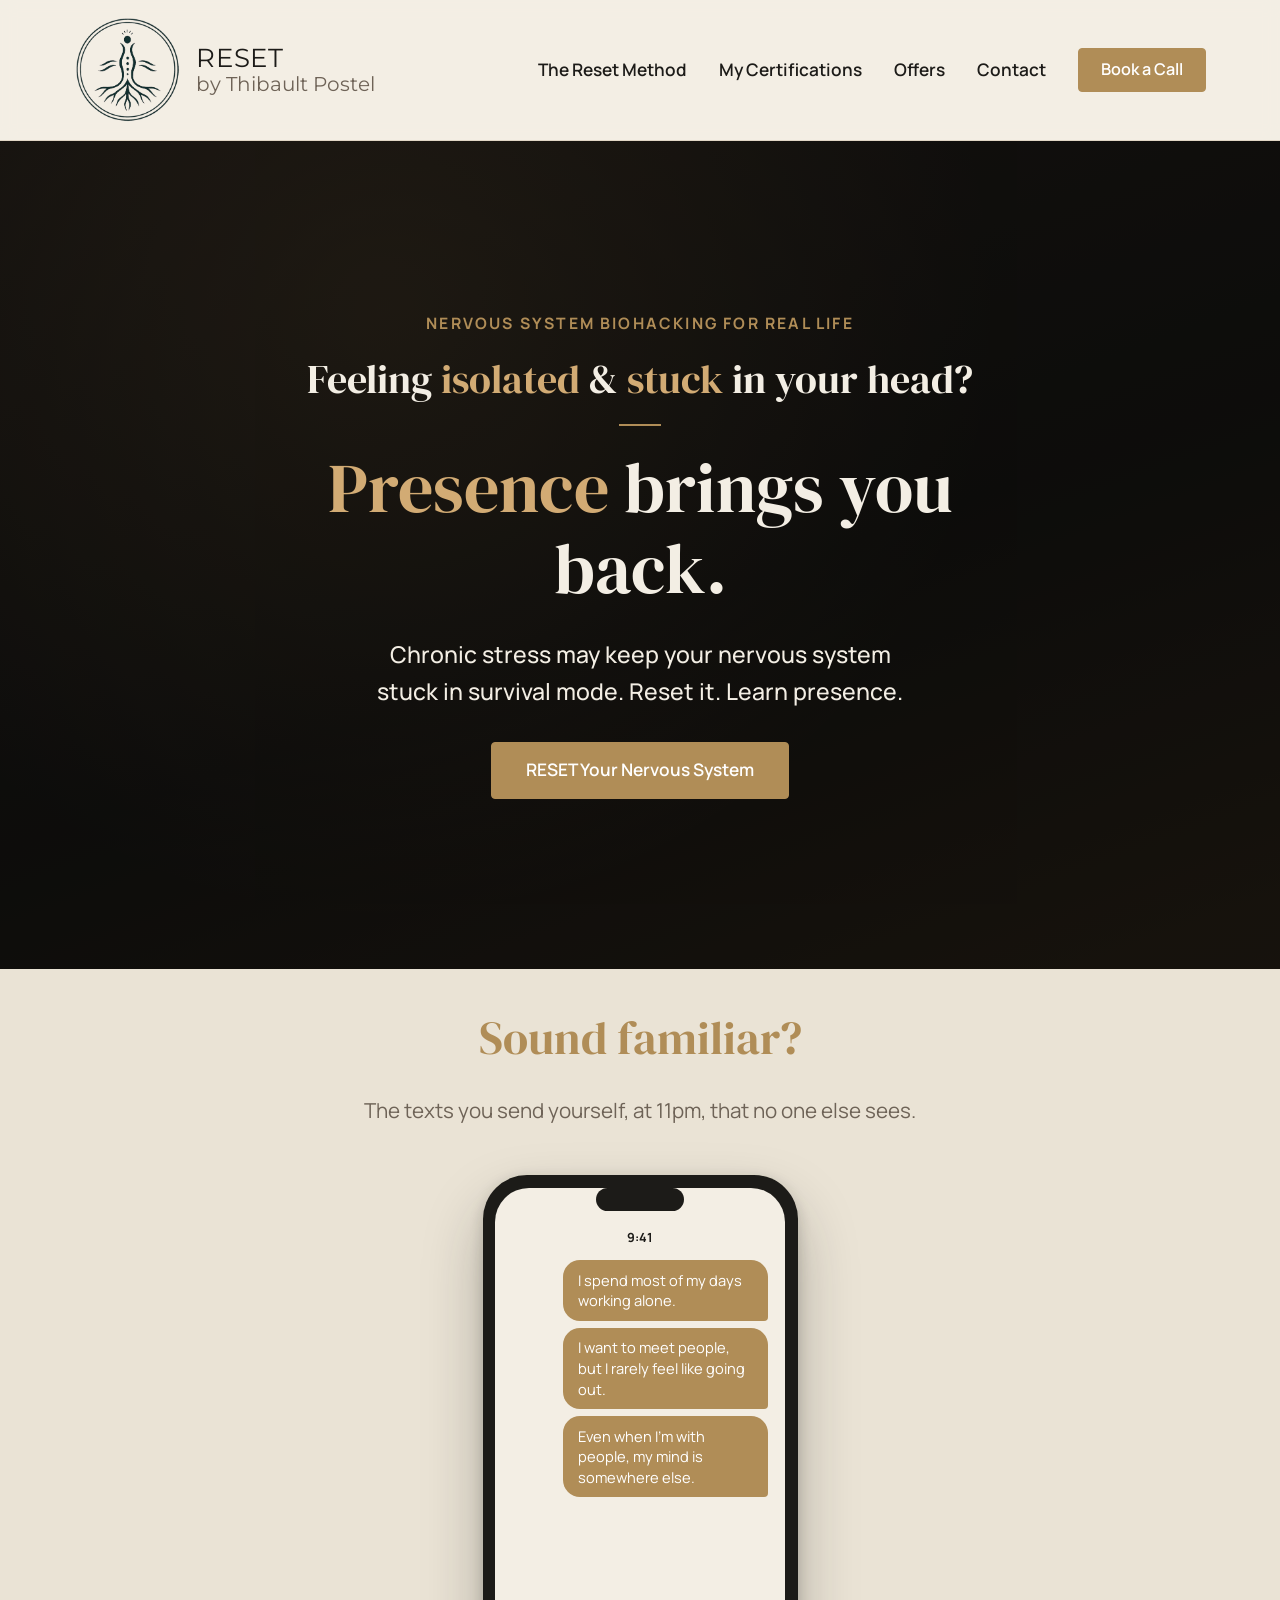
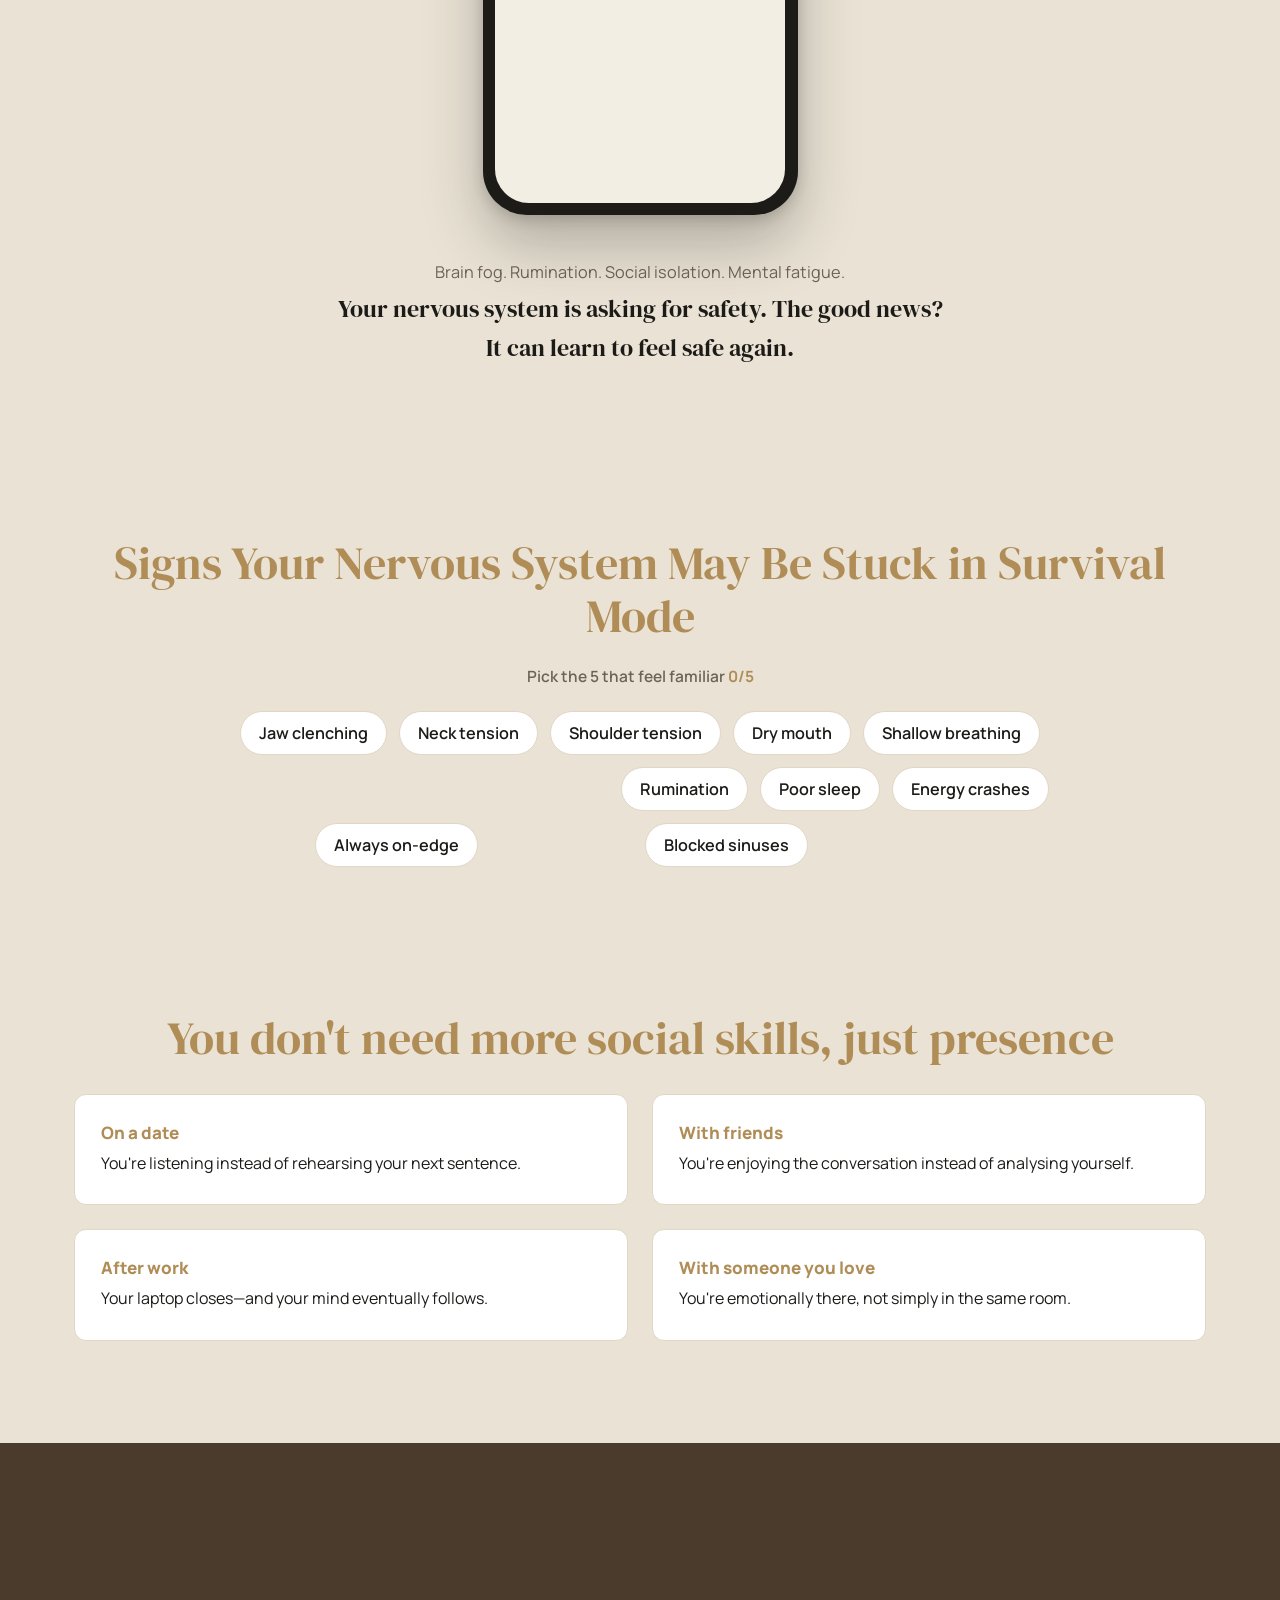
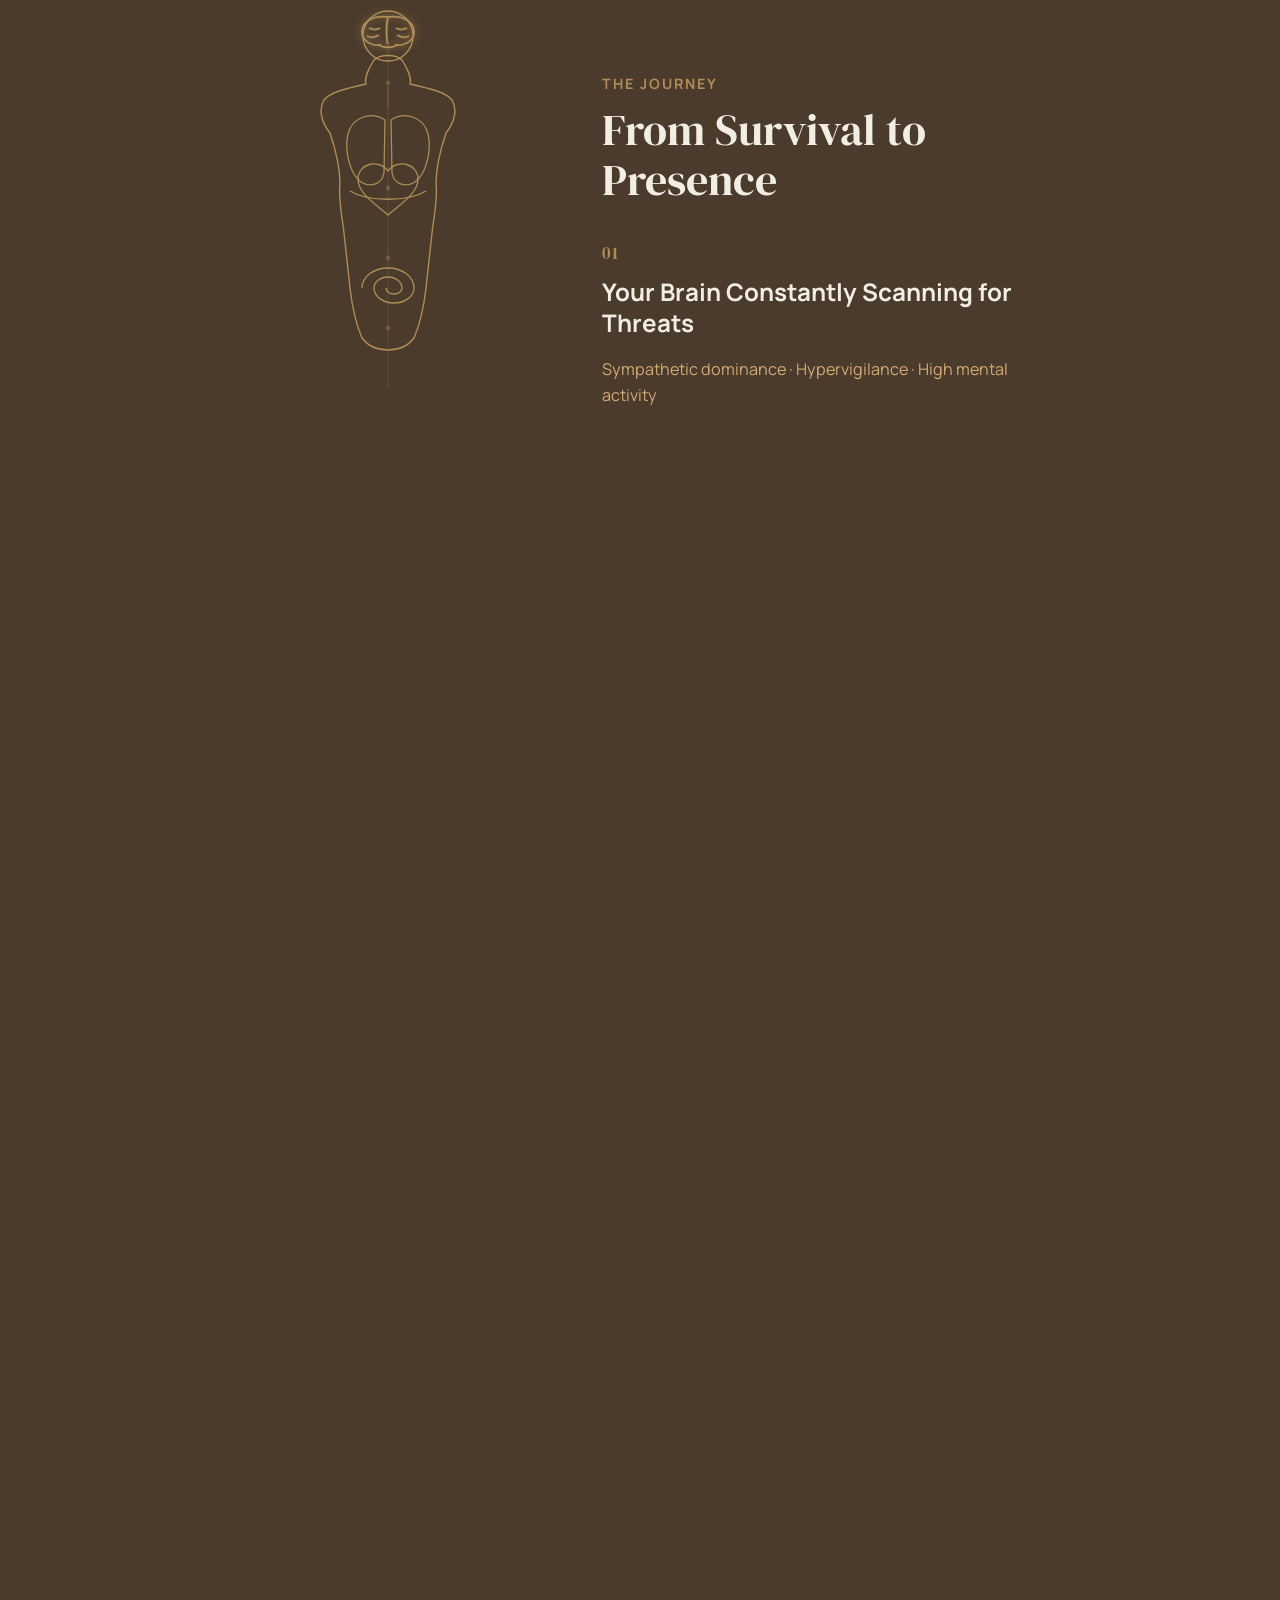
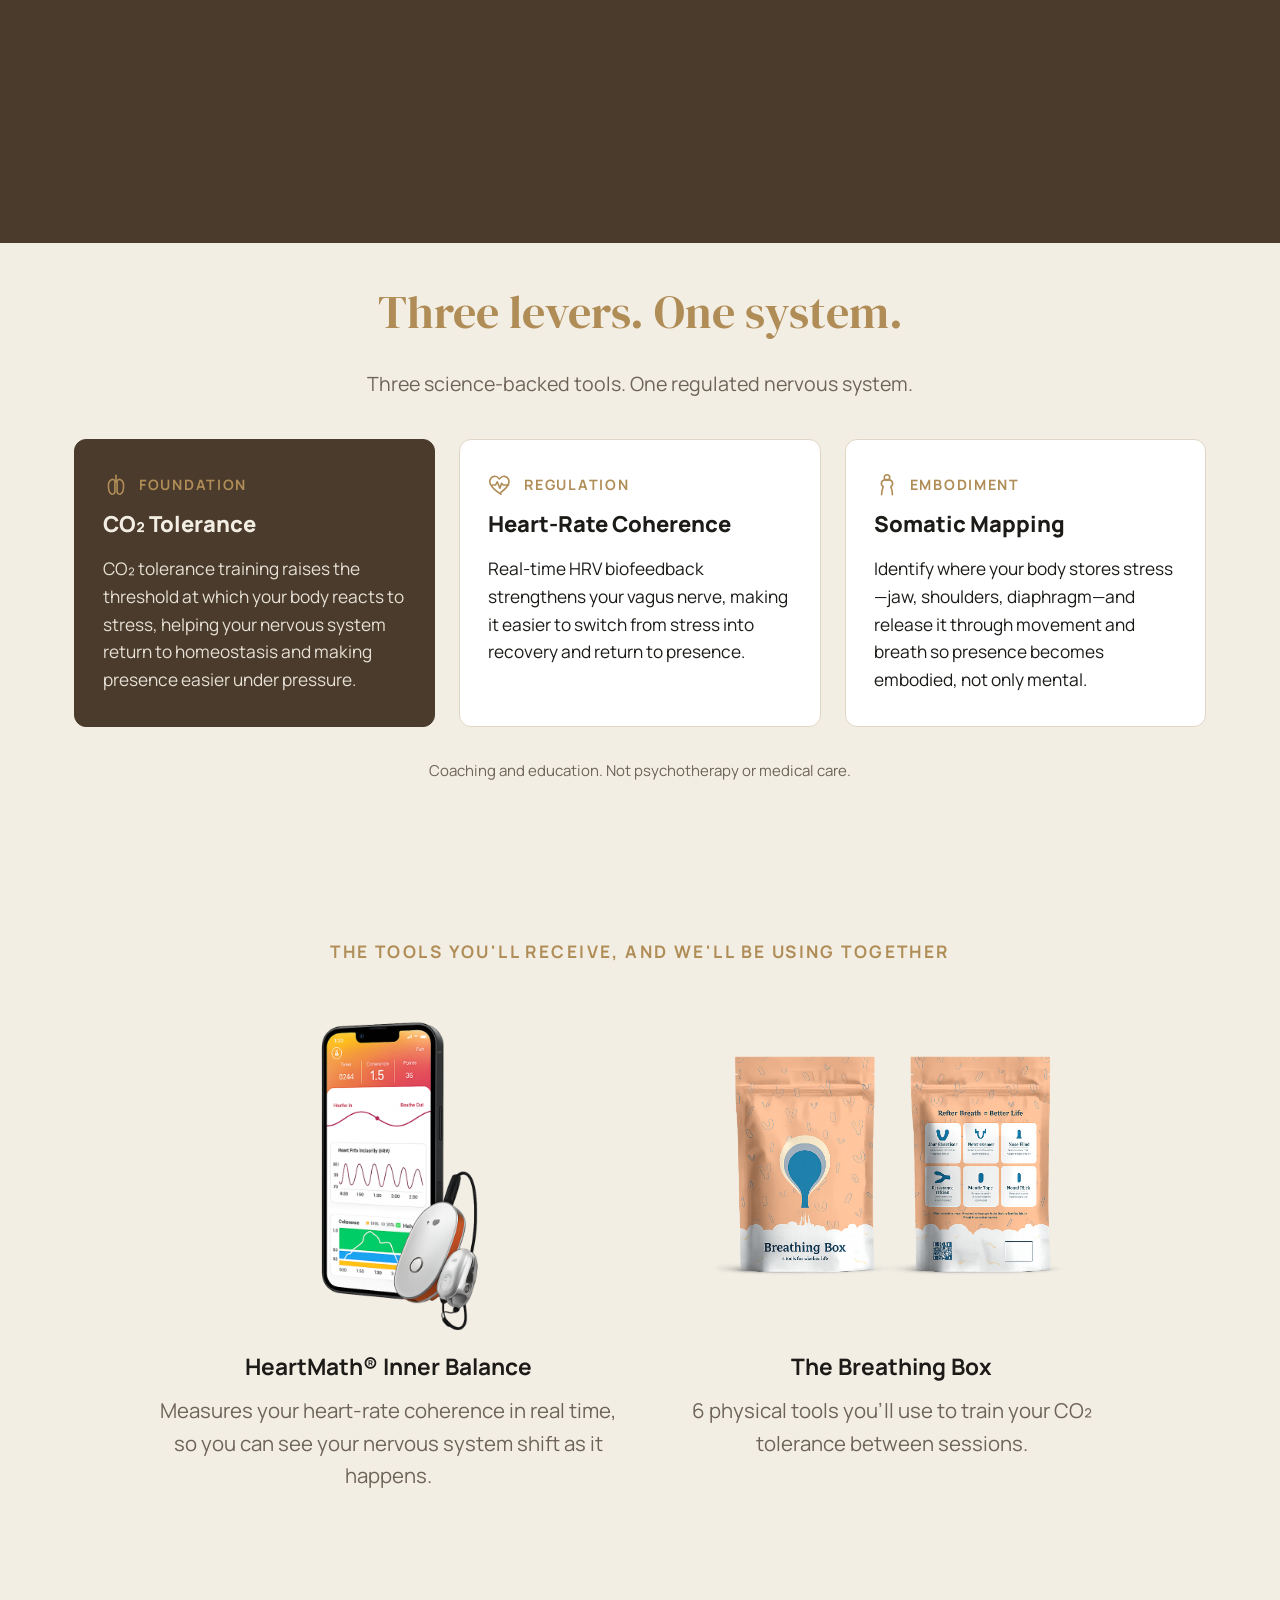
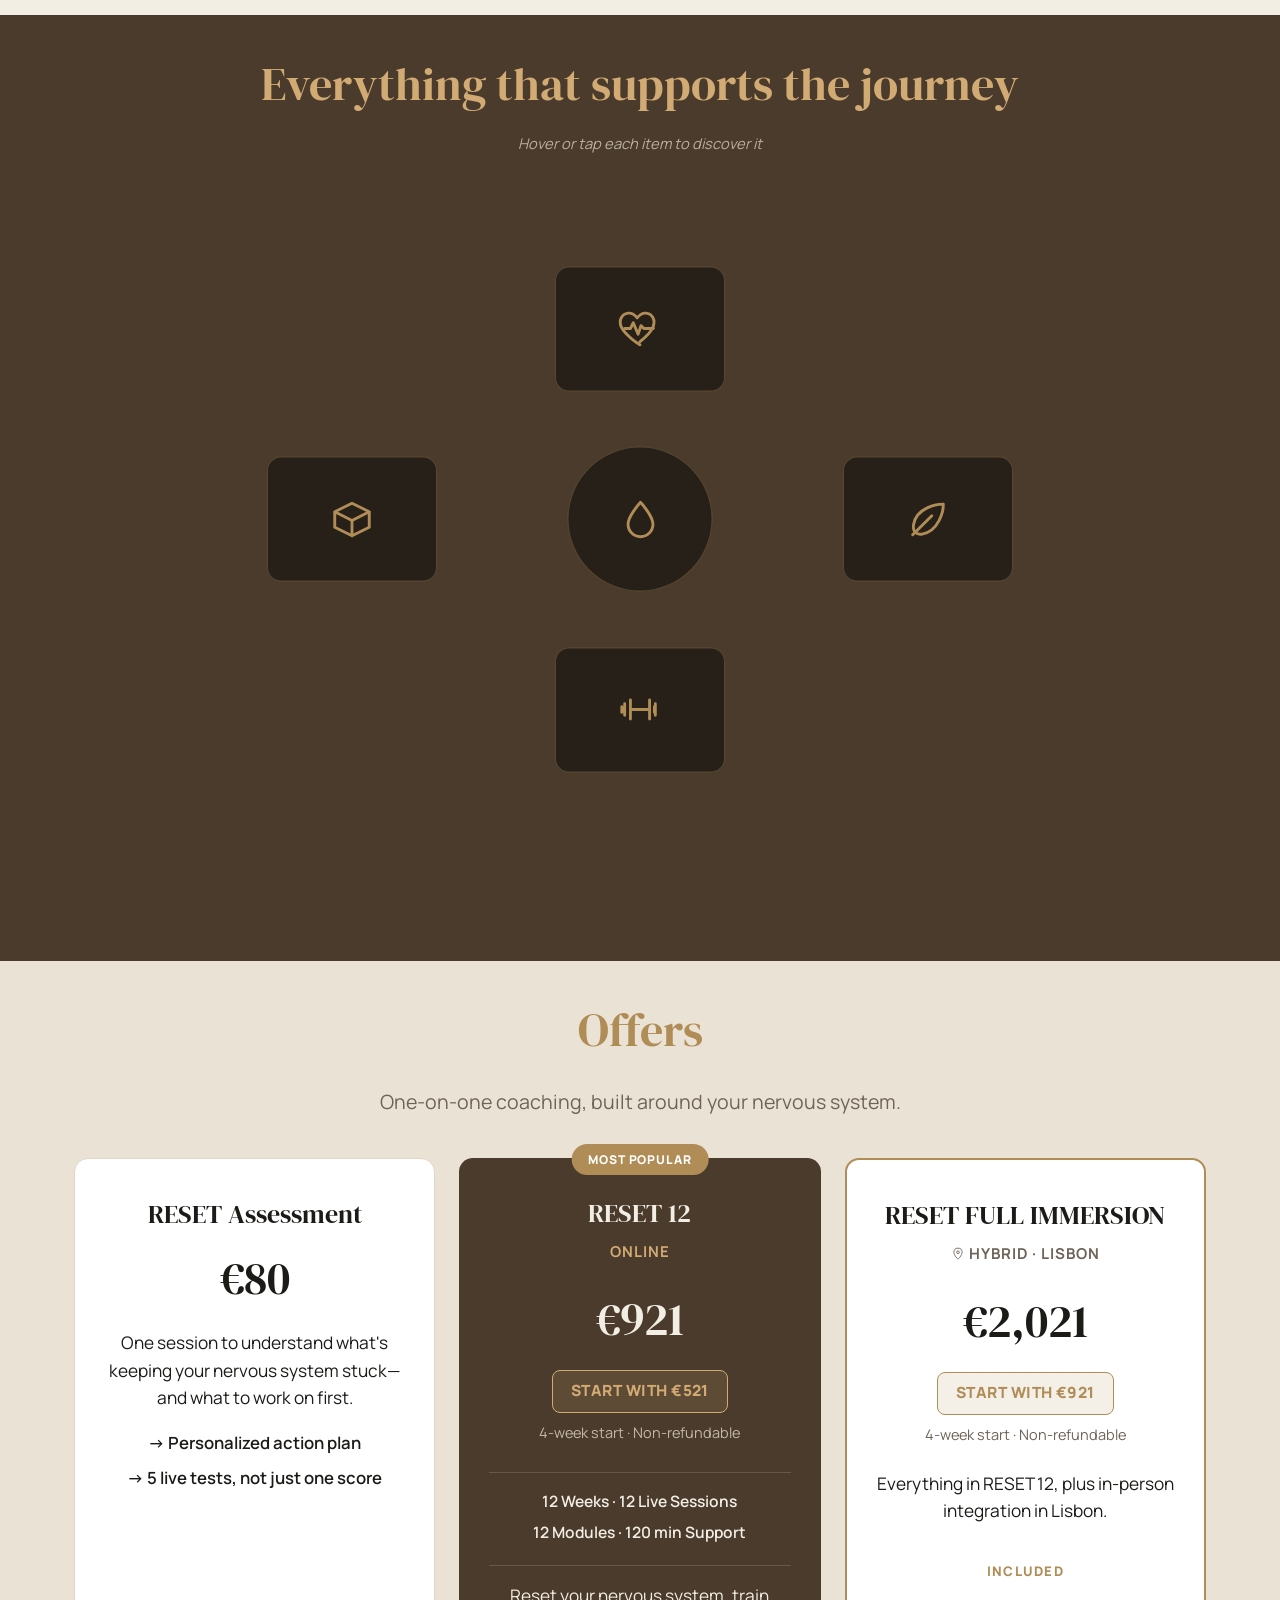
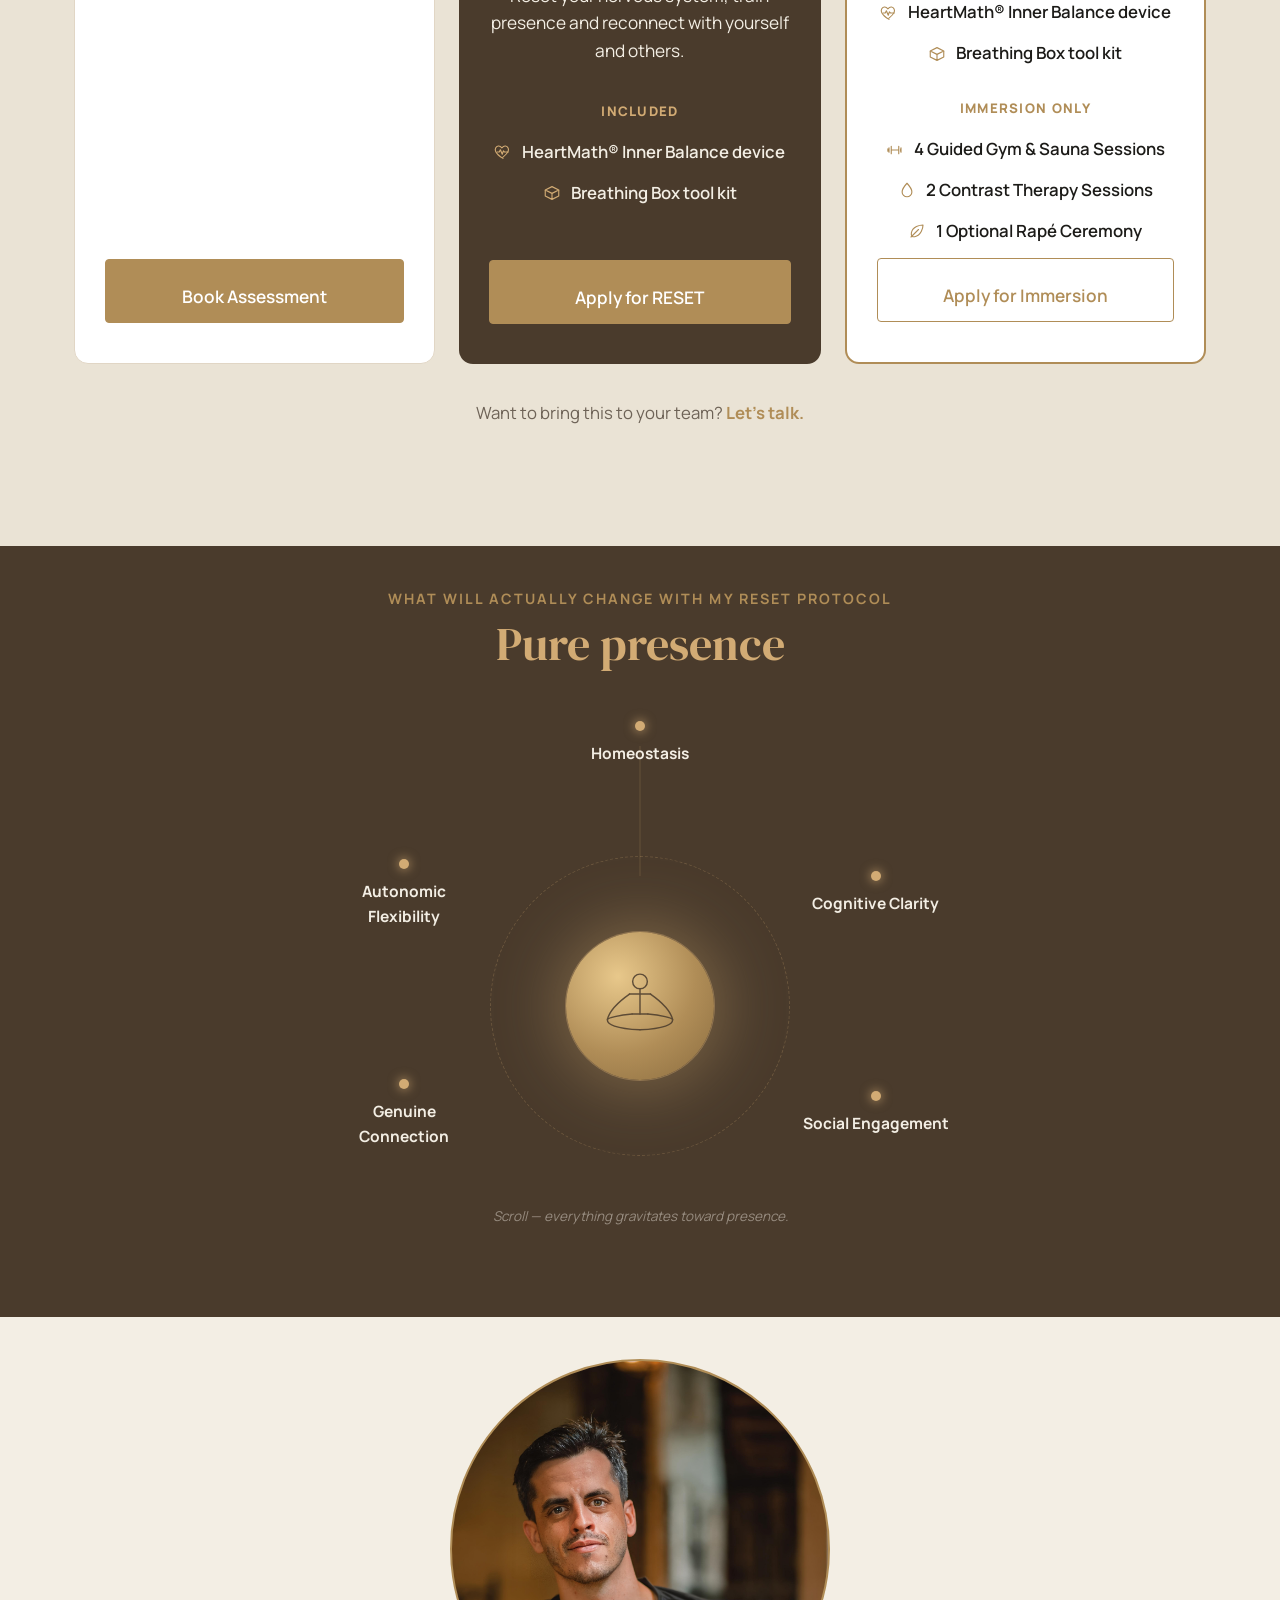
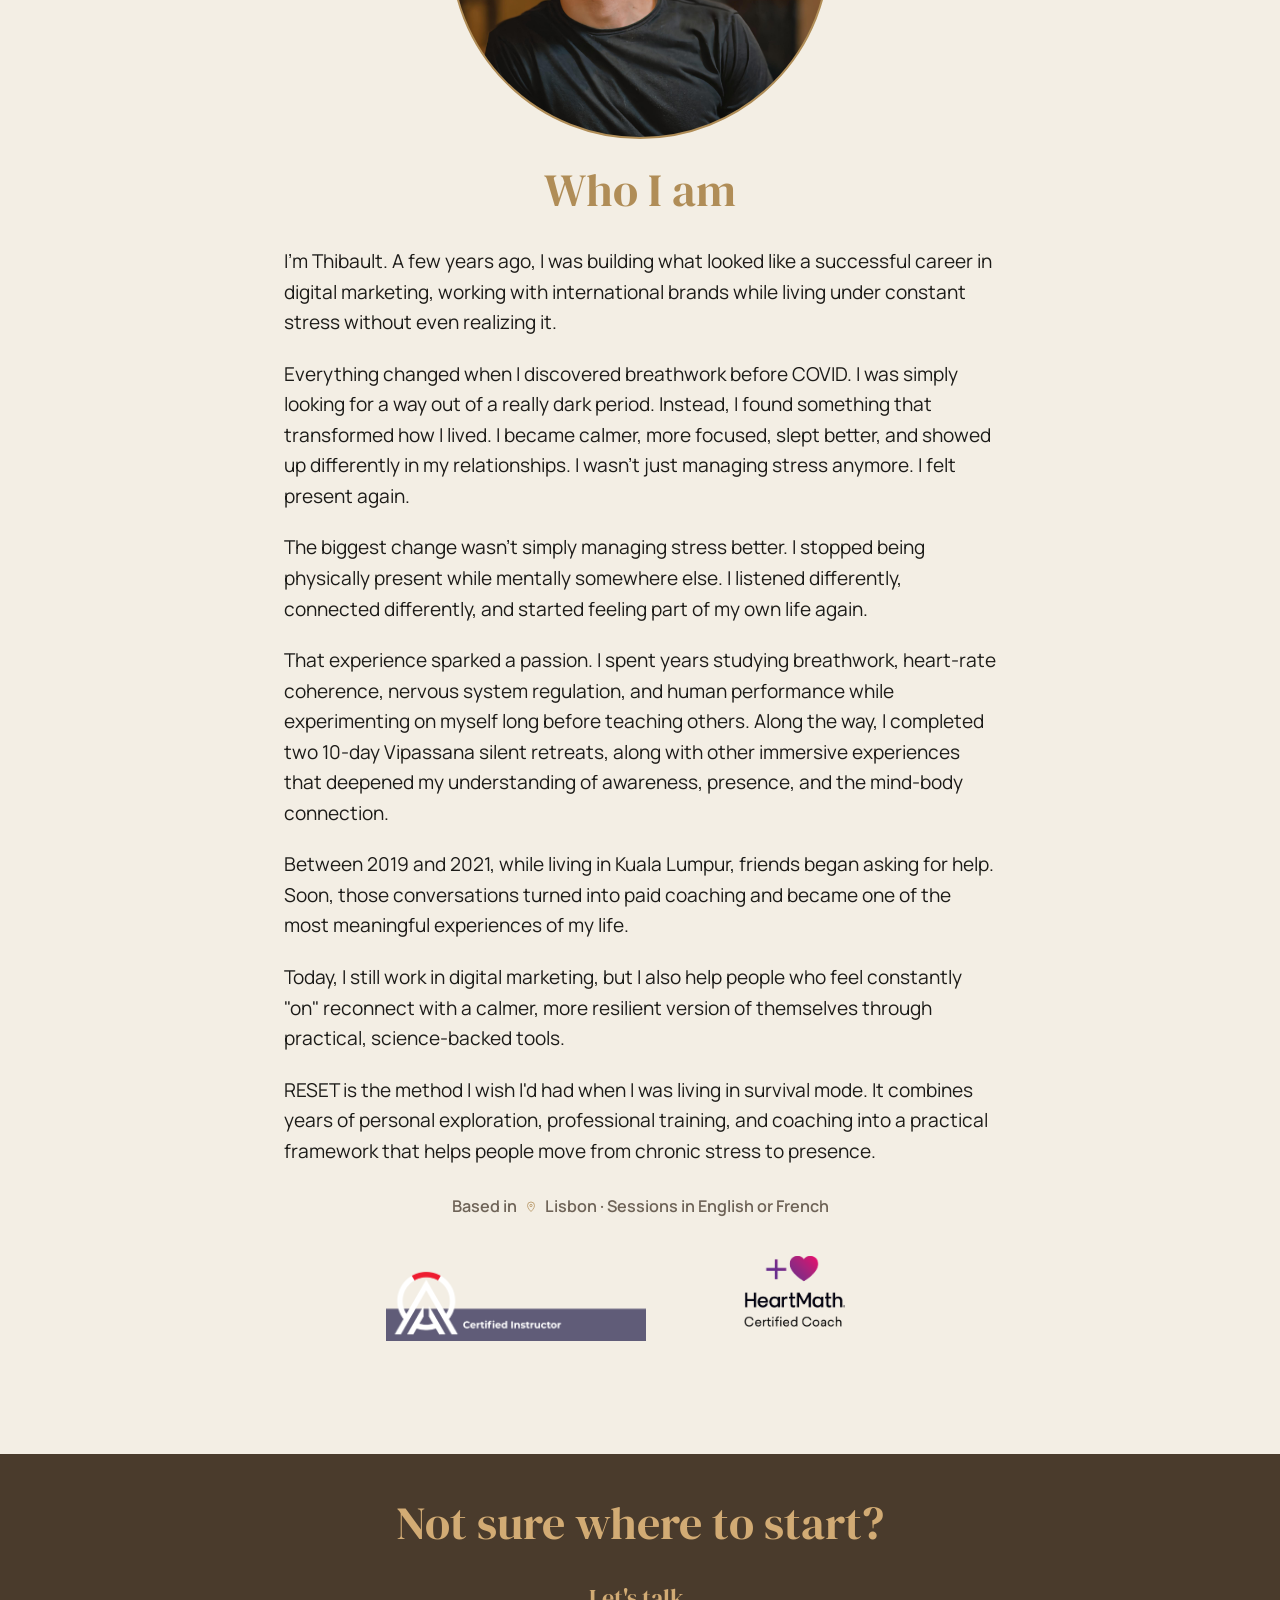
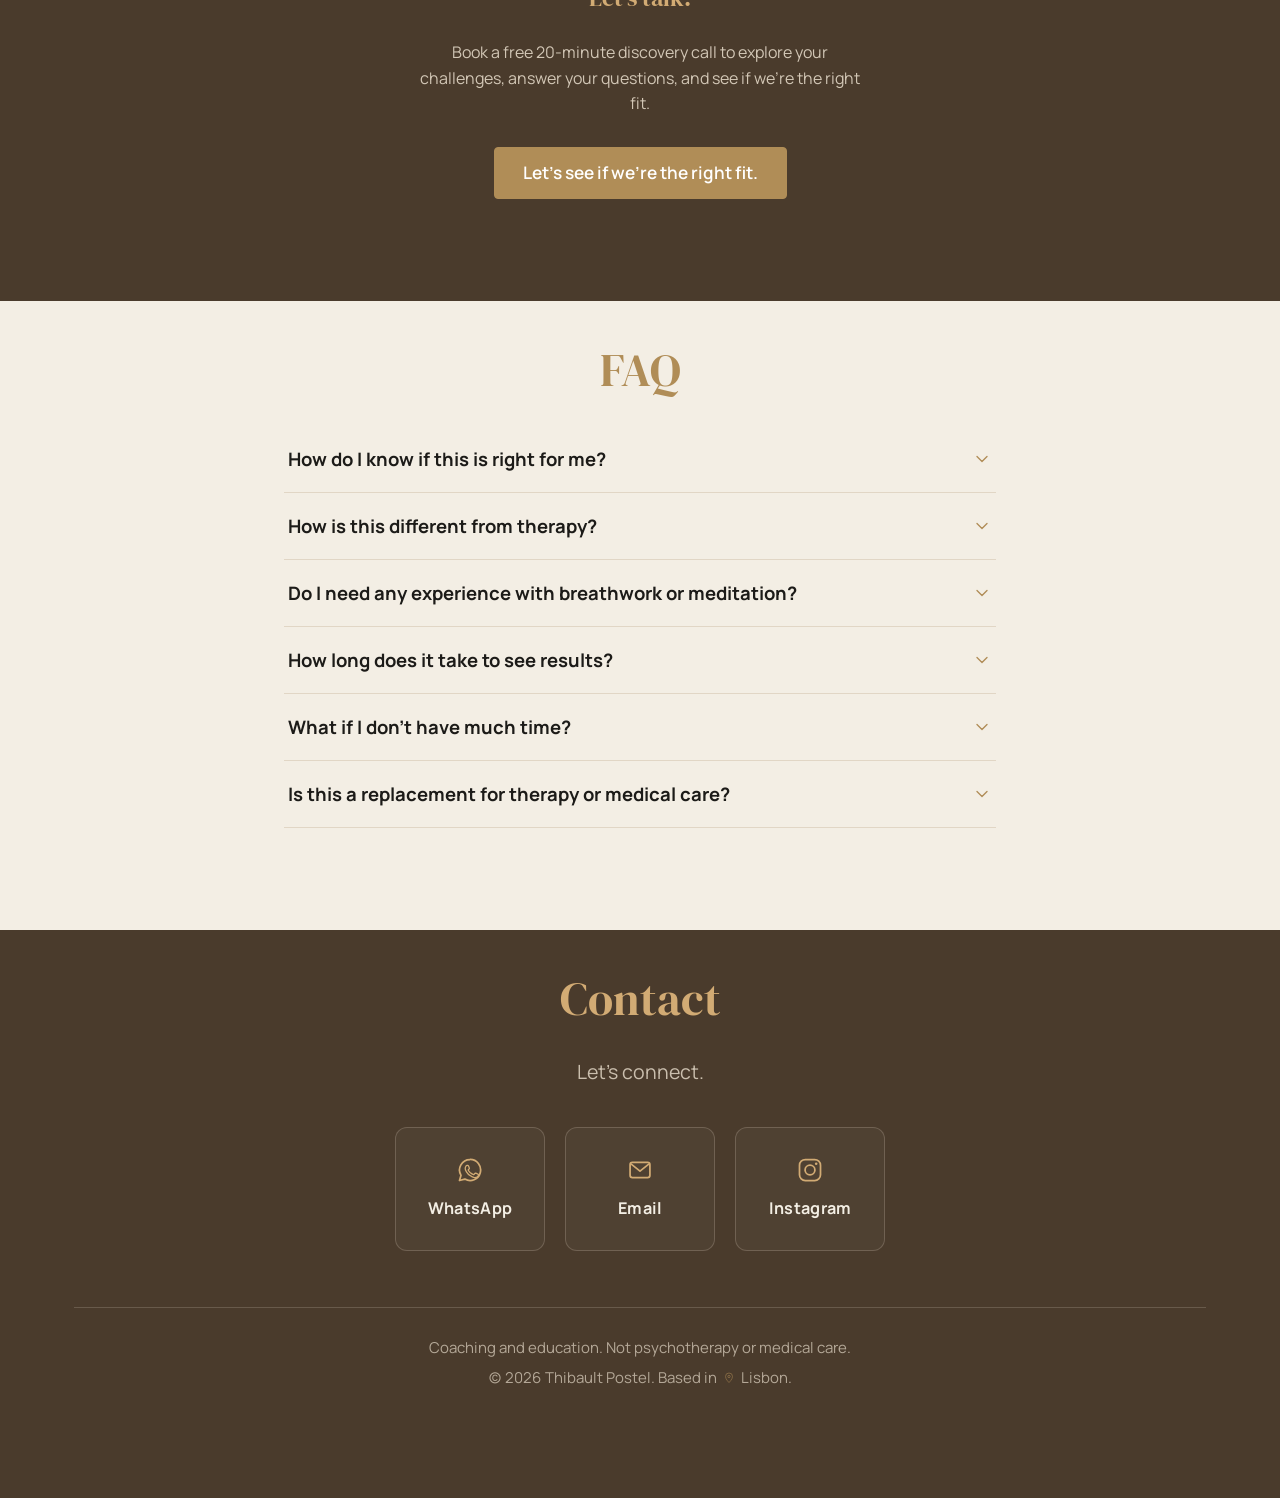
==== commit cad57186: "Revert nav logo title back to RESET" ====
--- a/index.html
+++ b/index.html
@@ -41,7 +41,7 @@
     <a href="#top" class="nav-logo">
       <span class="nav-logo-icon" data-photo="images/logos/somaroots.png" aria-hidden="true"></span>
       <span class="nav-logo-text">
-        <span class="nav-logo-title">SOMA RESET</span>
+        <span class="nav-logo-title">RESET</span>
         <span class="nav-logo-sub">by Thibault Postel</span>
       </span>
     </a>
--- a/css/style.css
+++ b/css/style.css
@@ -240,6 +240,8 @@
 @media (max-width: 768px) {
   .nav-links { display: none; }
   .nav-burger { display: block; }
+  .nav-logo-title { font-size: 23px; }
+  .nav-logo-sub { font-size: 17px; }
 }
 
 /* ============================================================
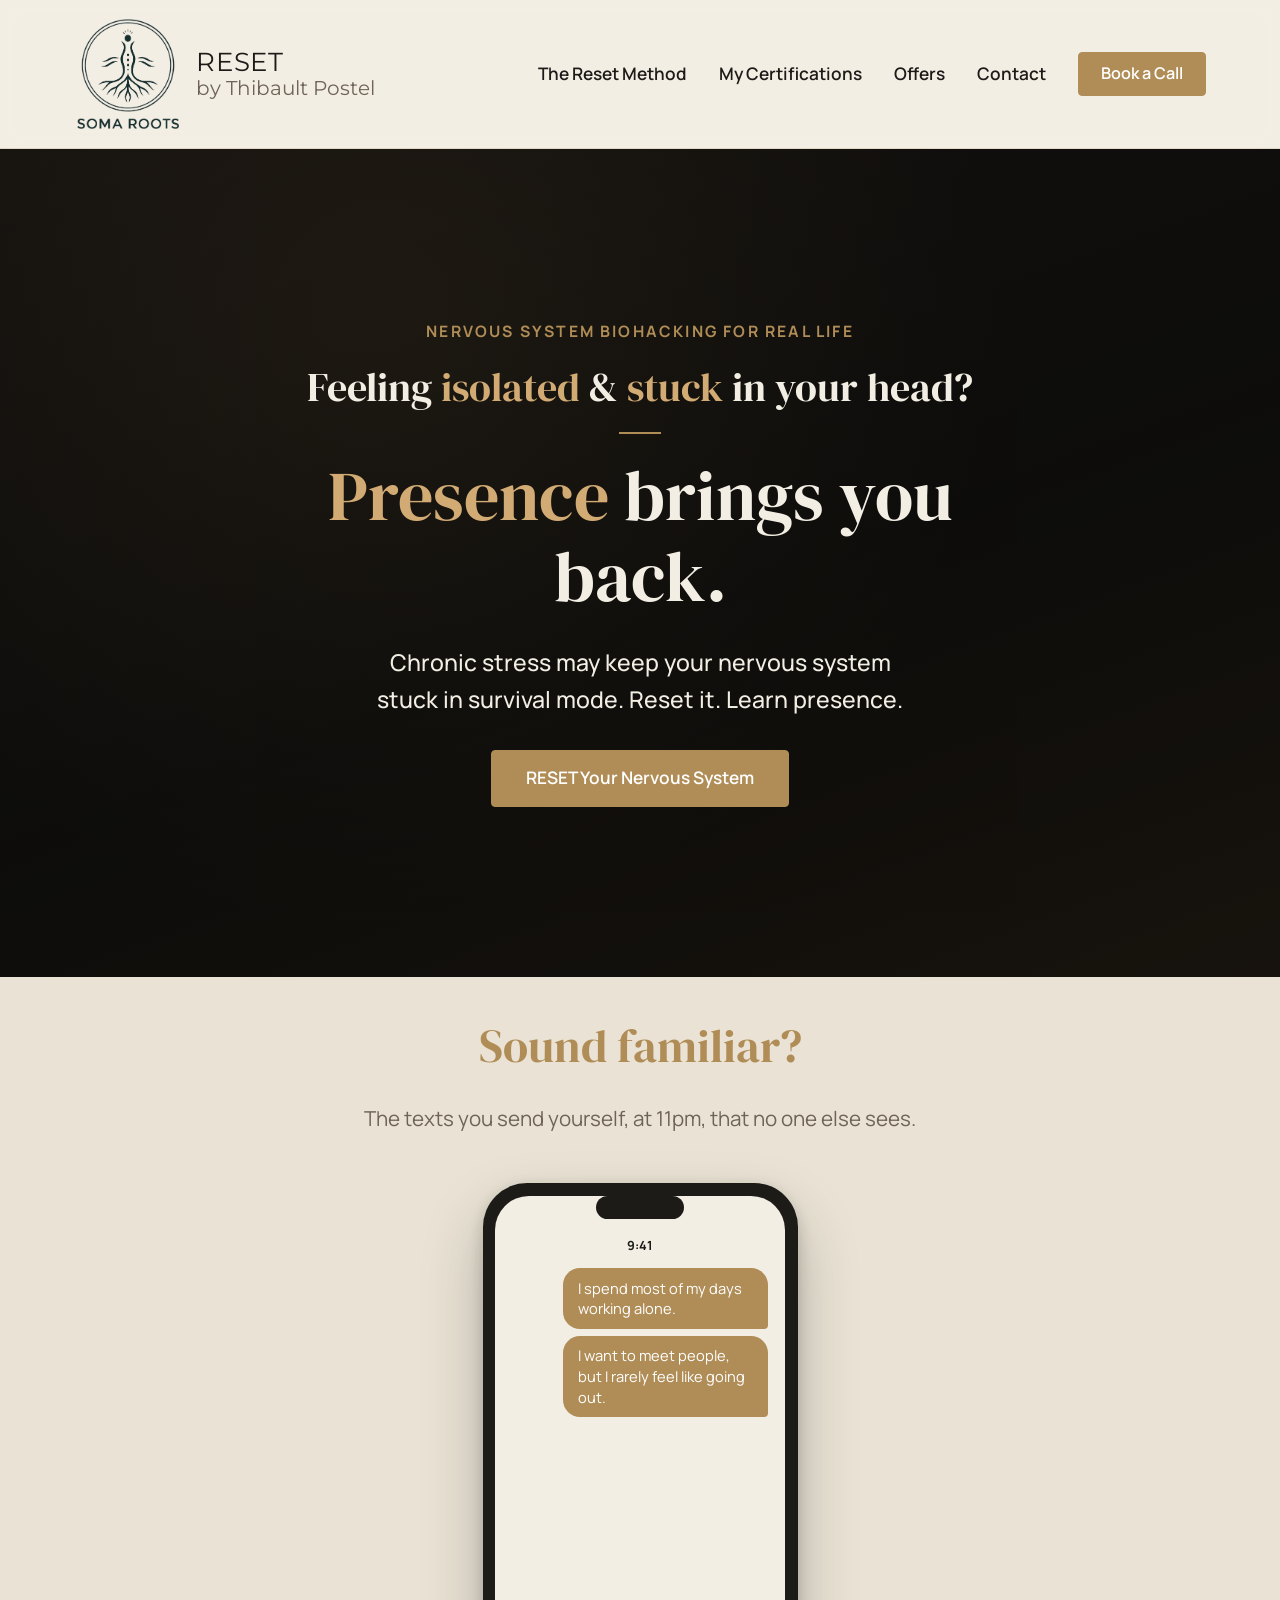
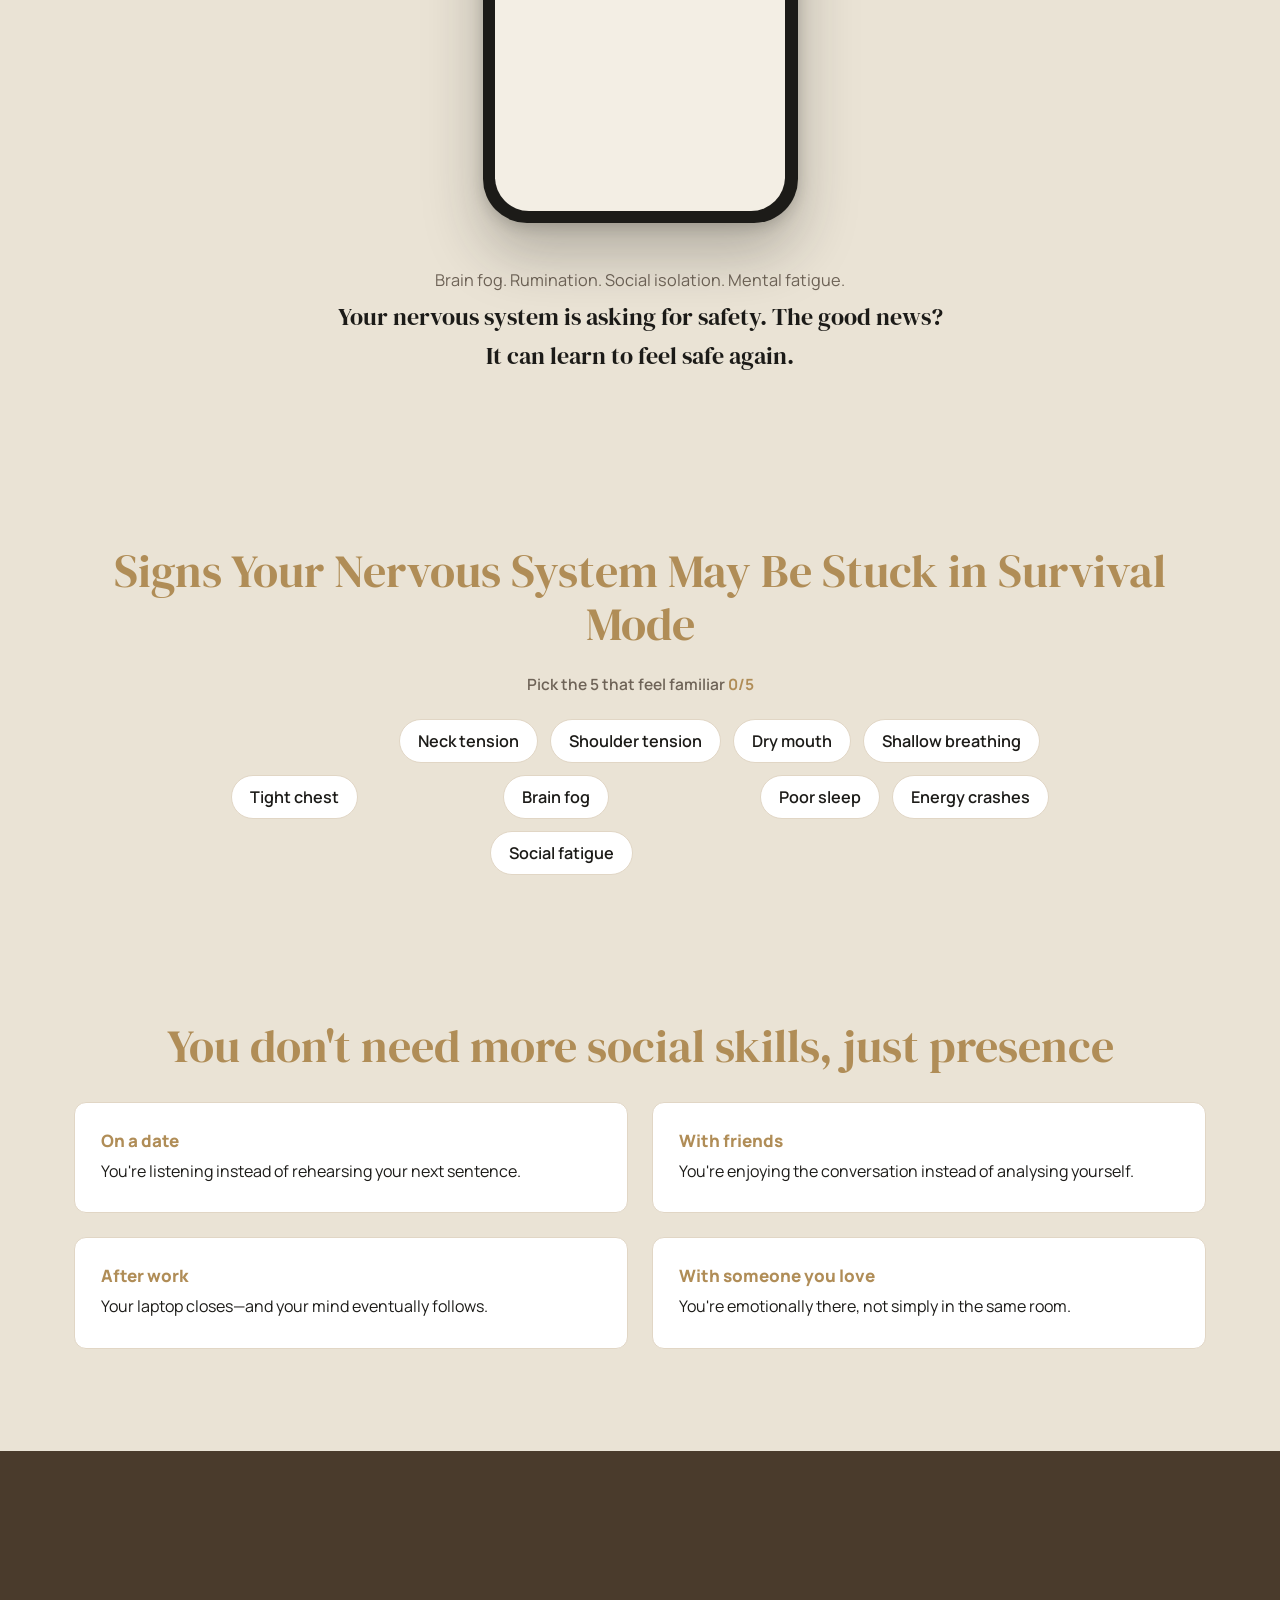
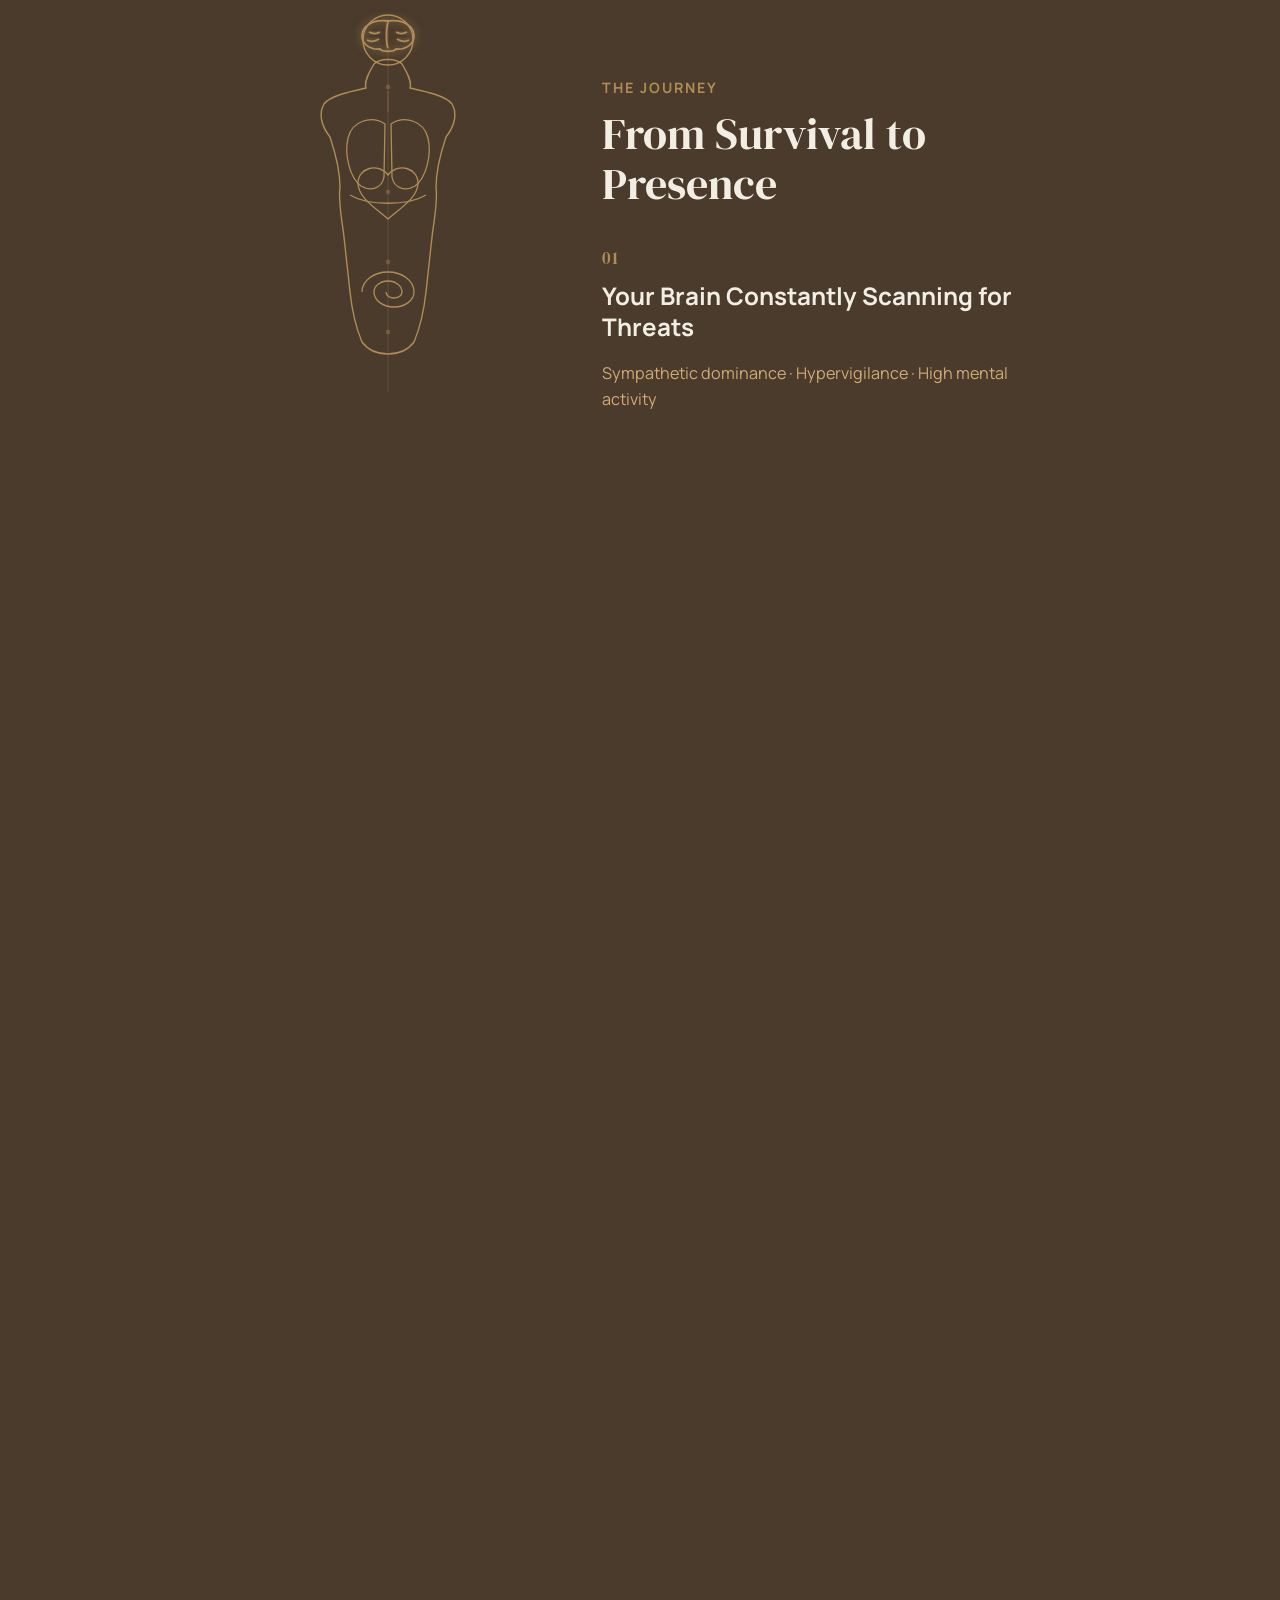
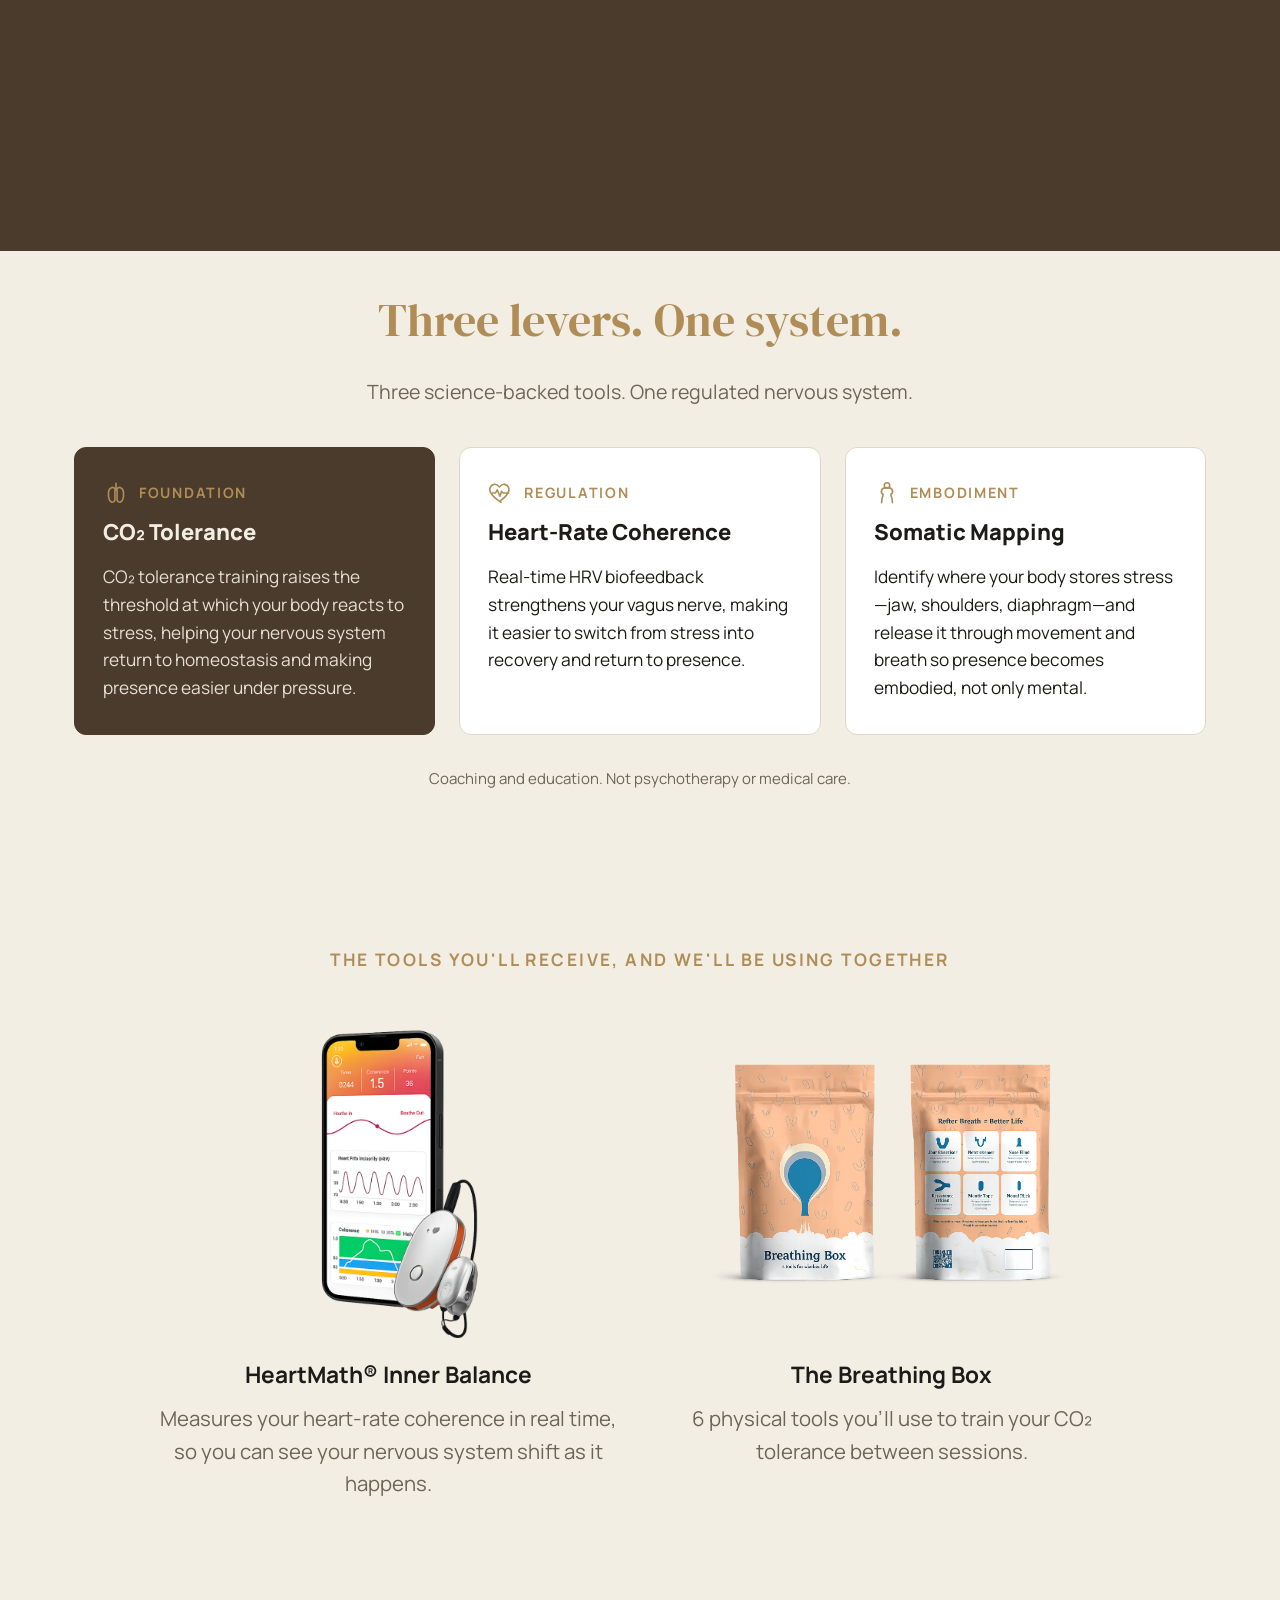
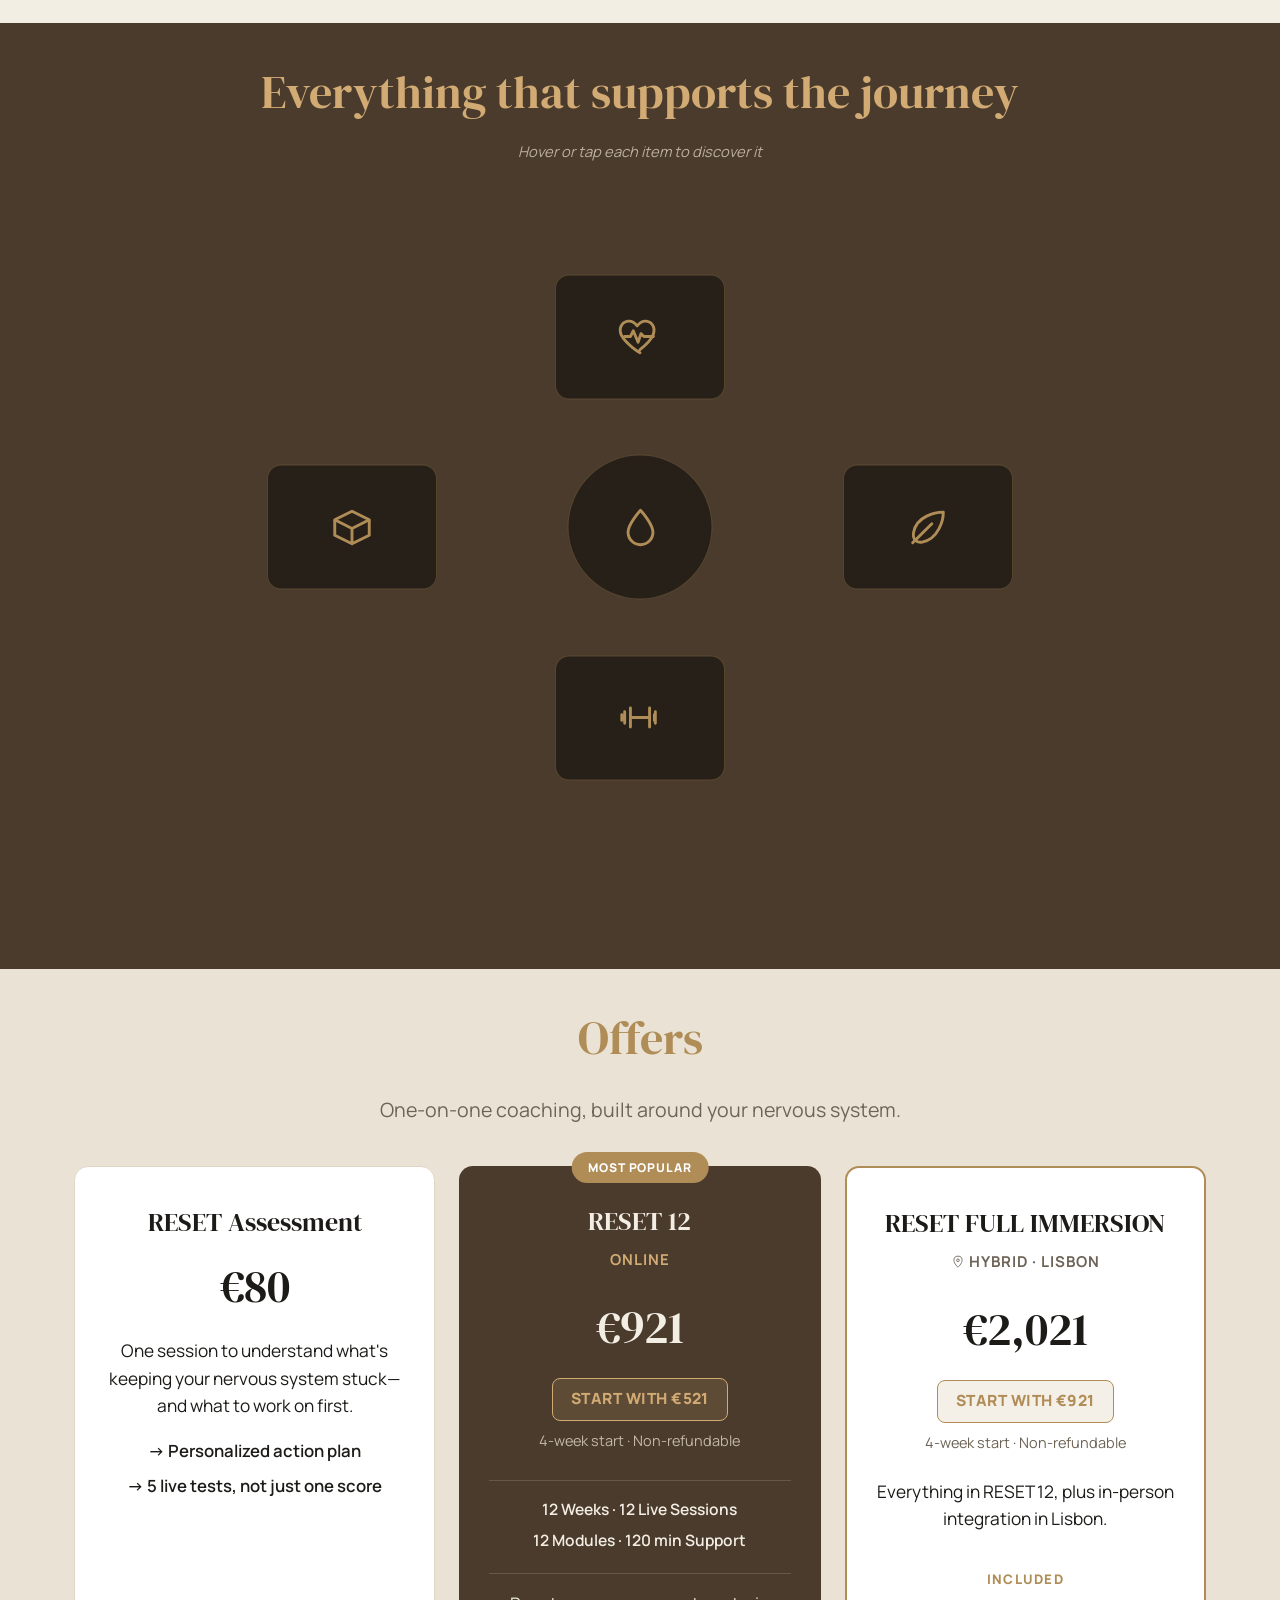
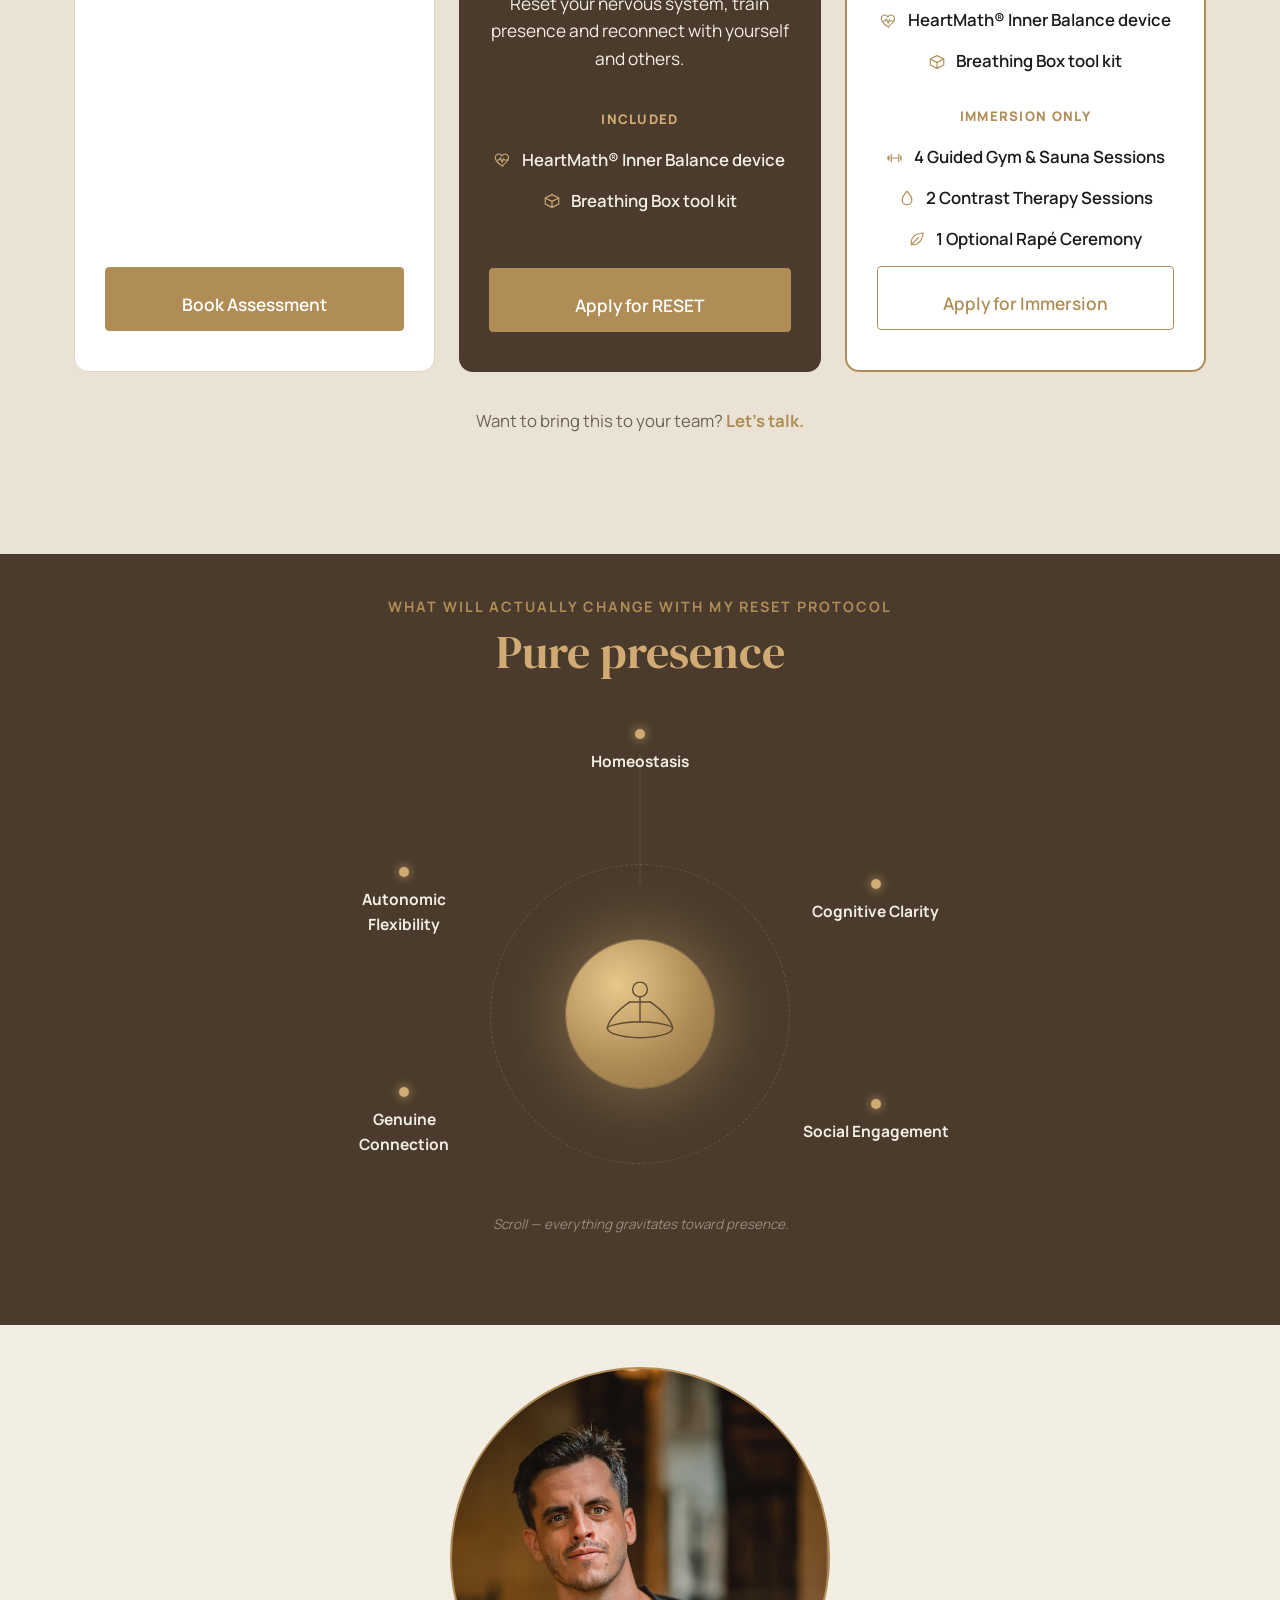
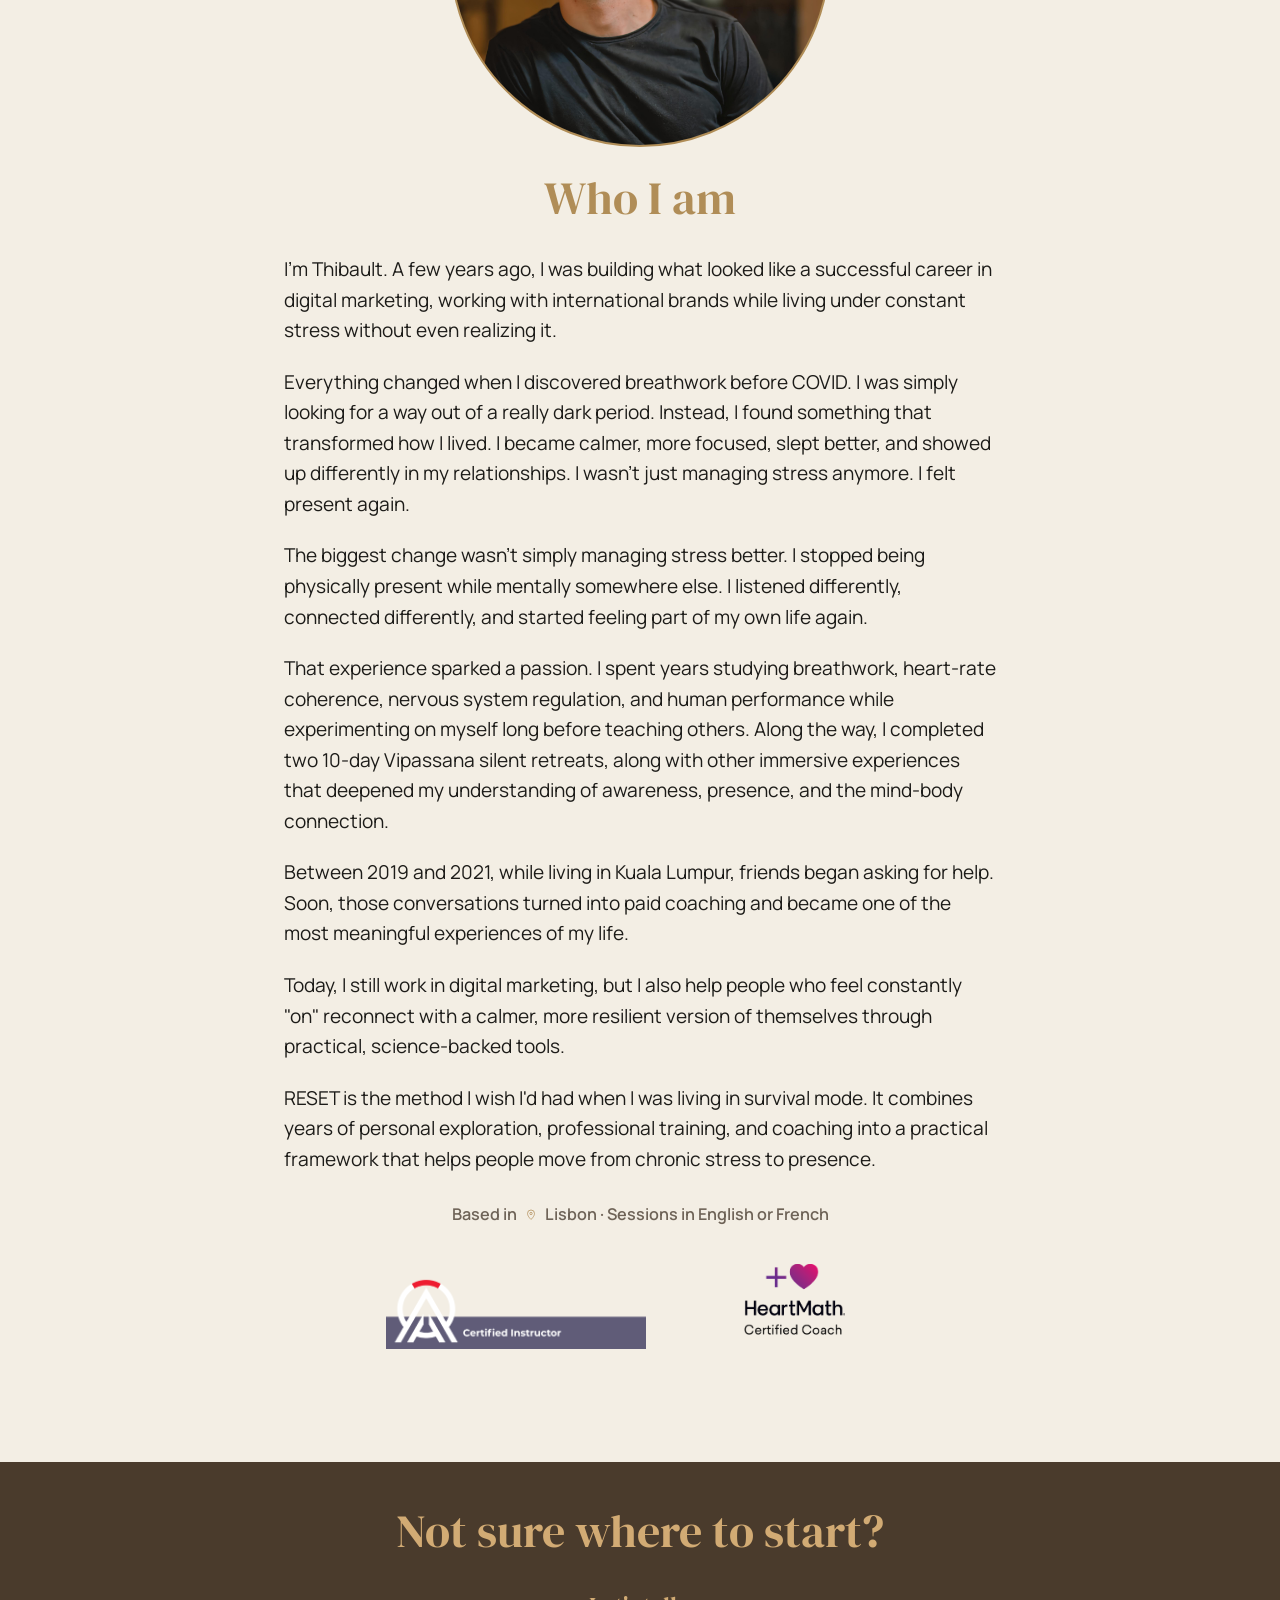
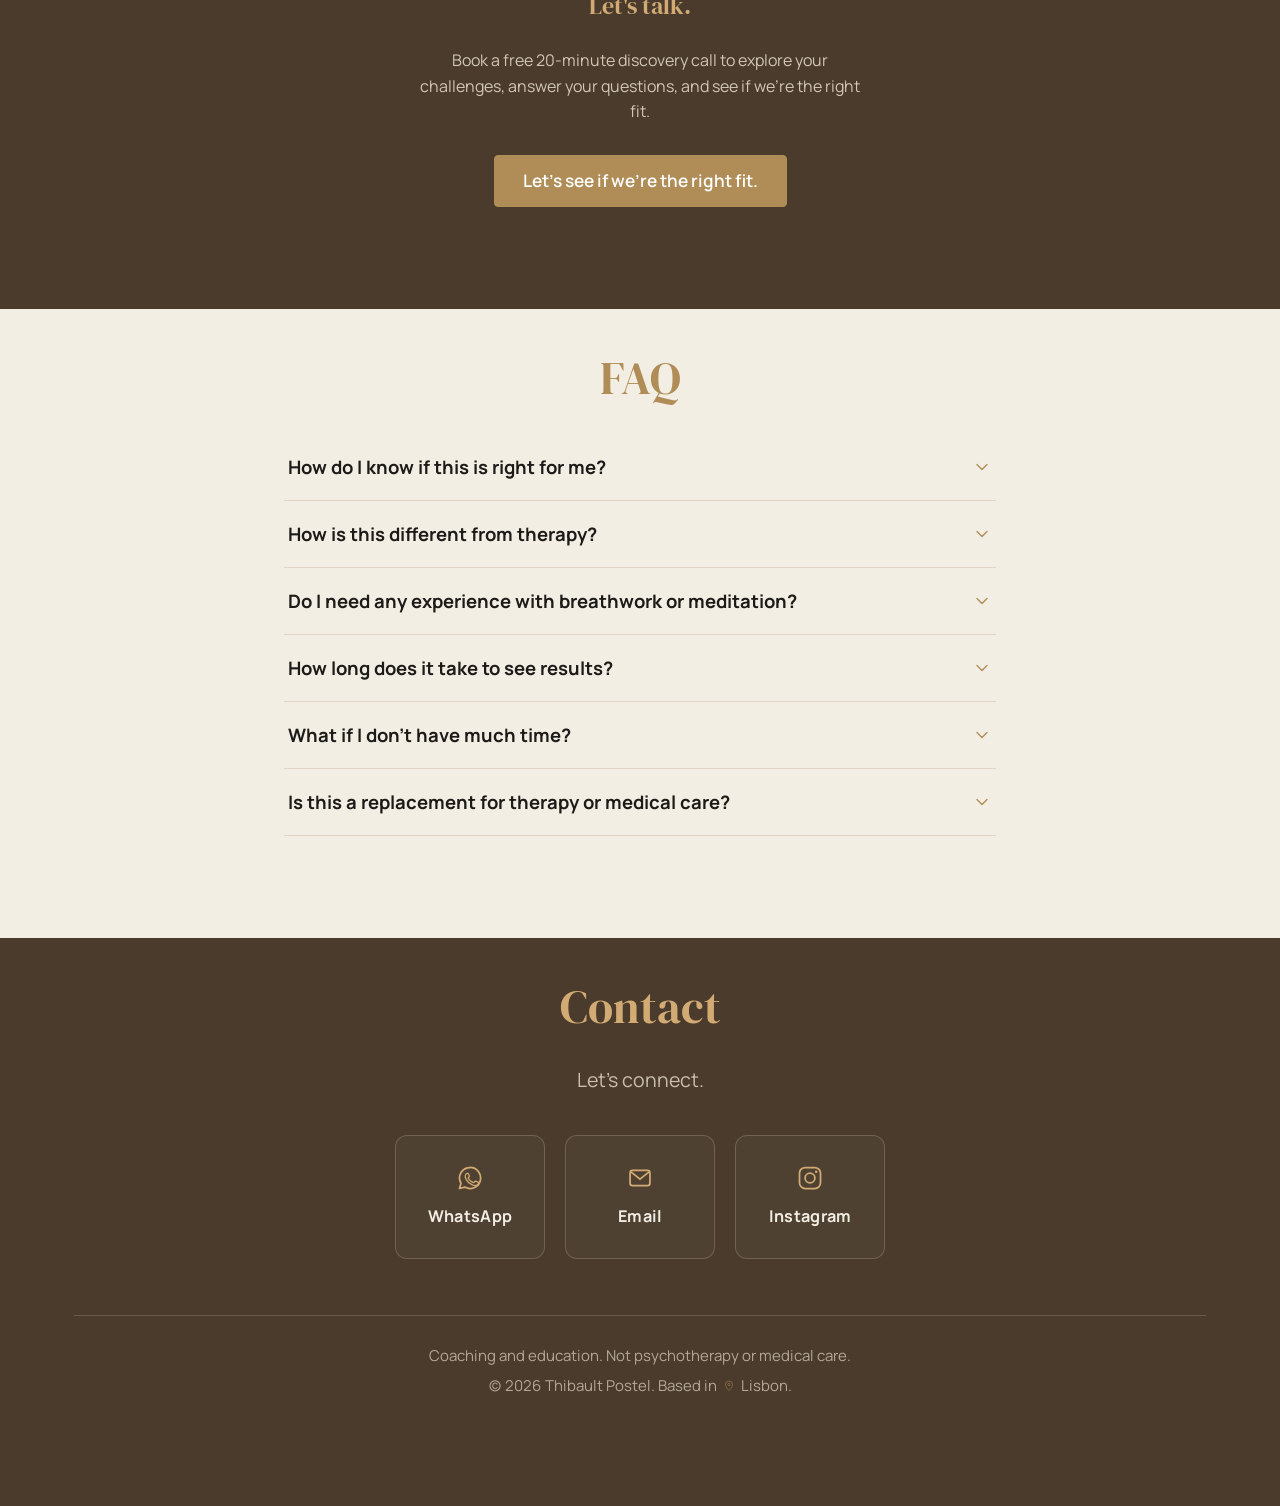
==== commit c7661f26: "Use full SomaRoots logo (icon + wordmark) in nav" ====
--- a/index.html
+++ b/index.html
@@ -39,7 +39,7 @@
 <header class="site-nav" id="siteNav">
   <div class="nav-inner">
     <a href="#top" class="nav-logo">
-      <span class="nav-logo-icon" data-photo="images/logos/somaroots.png" aria-hidden="true"></span>
+      <span class="nav-logo-icon" data-photo="images/logos/somaroots-full.png" aria-hidden="true"></span>
       <span class="nav-logo-text">
         <span class="nav-logo-title">RESET</span>
         <span class="nav-logo-sub">by Thibault Postel</span>
--- a/css/style.css
+++ b/css/style.css
@@ -173,7 +173,8 @@
 }
 .nav-logo-icon {
   width: 108px;
-  height: 108px;
+  height: auto;
+  aspect-ratio: 579 / 622;
   background-size: contain;
   background-repeat: no-repeat;
   background-position: center;
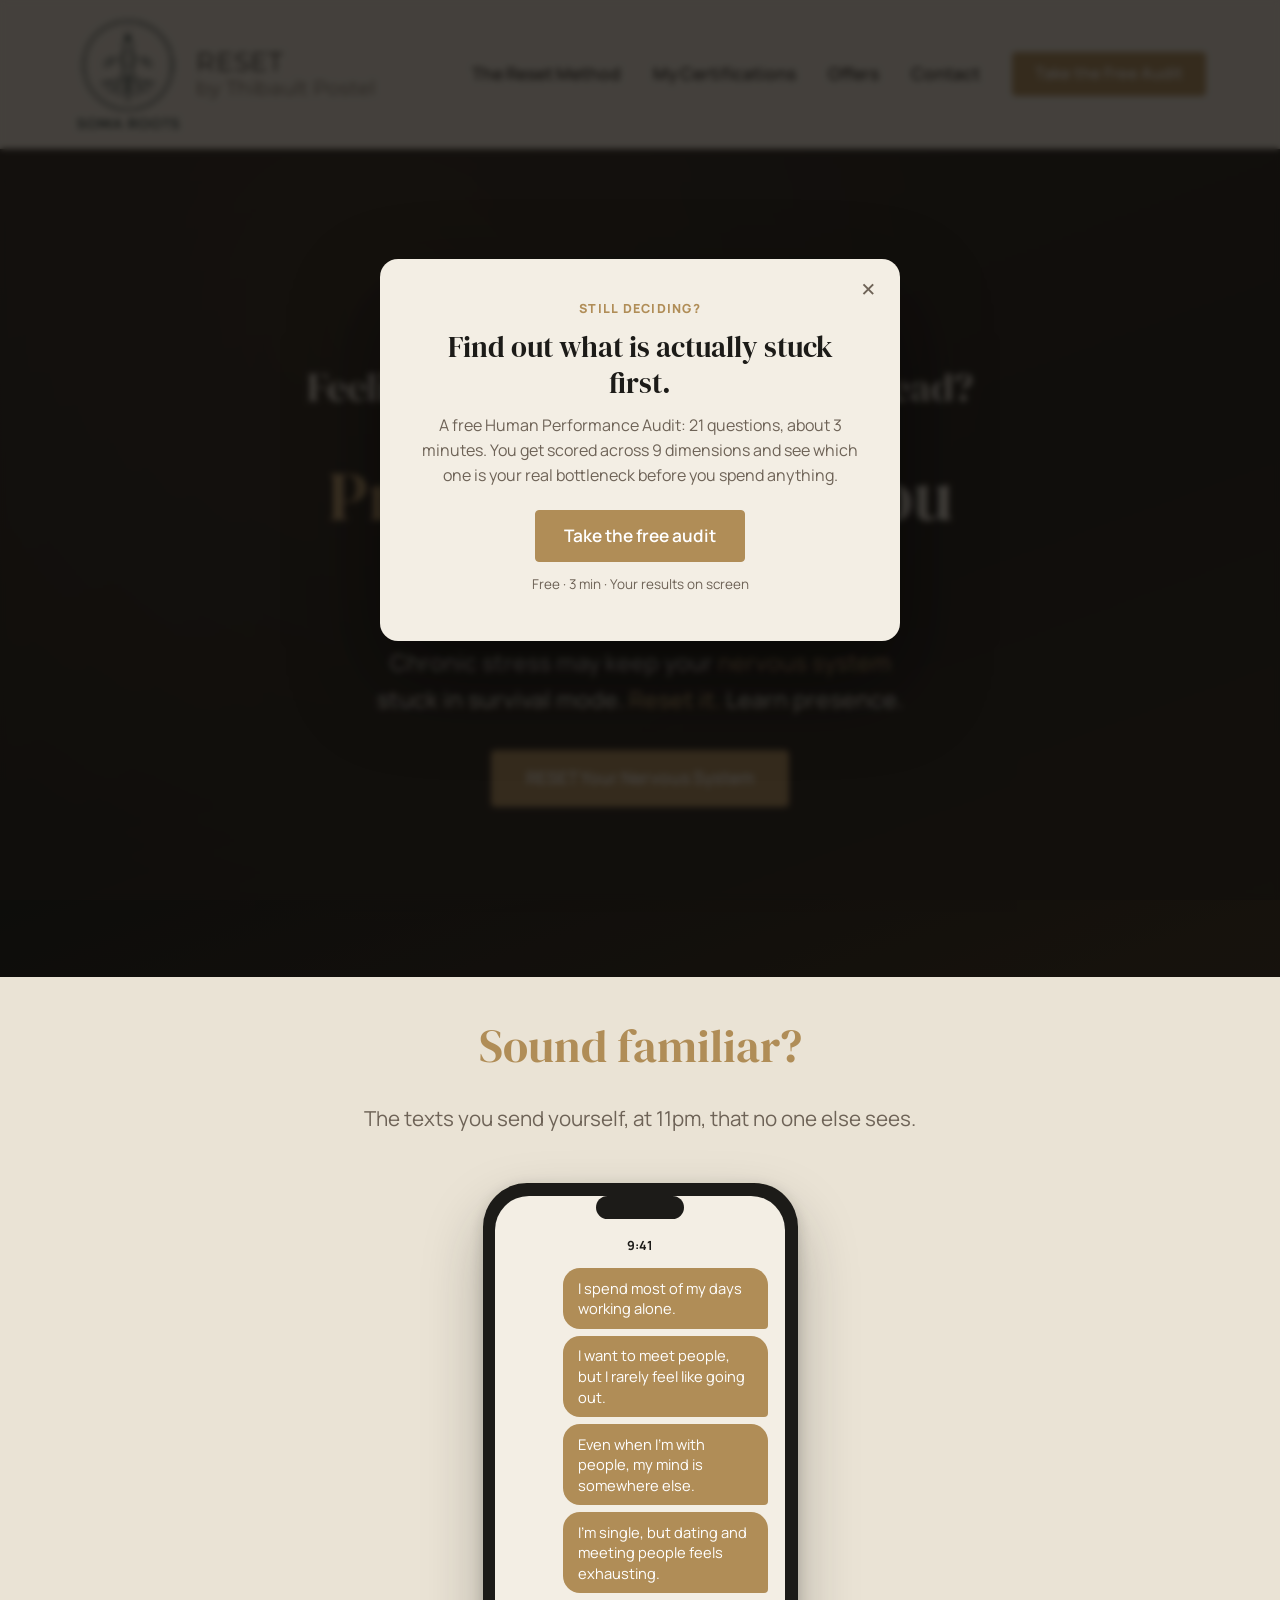
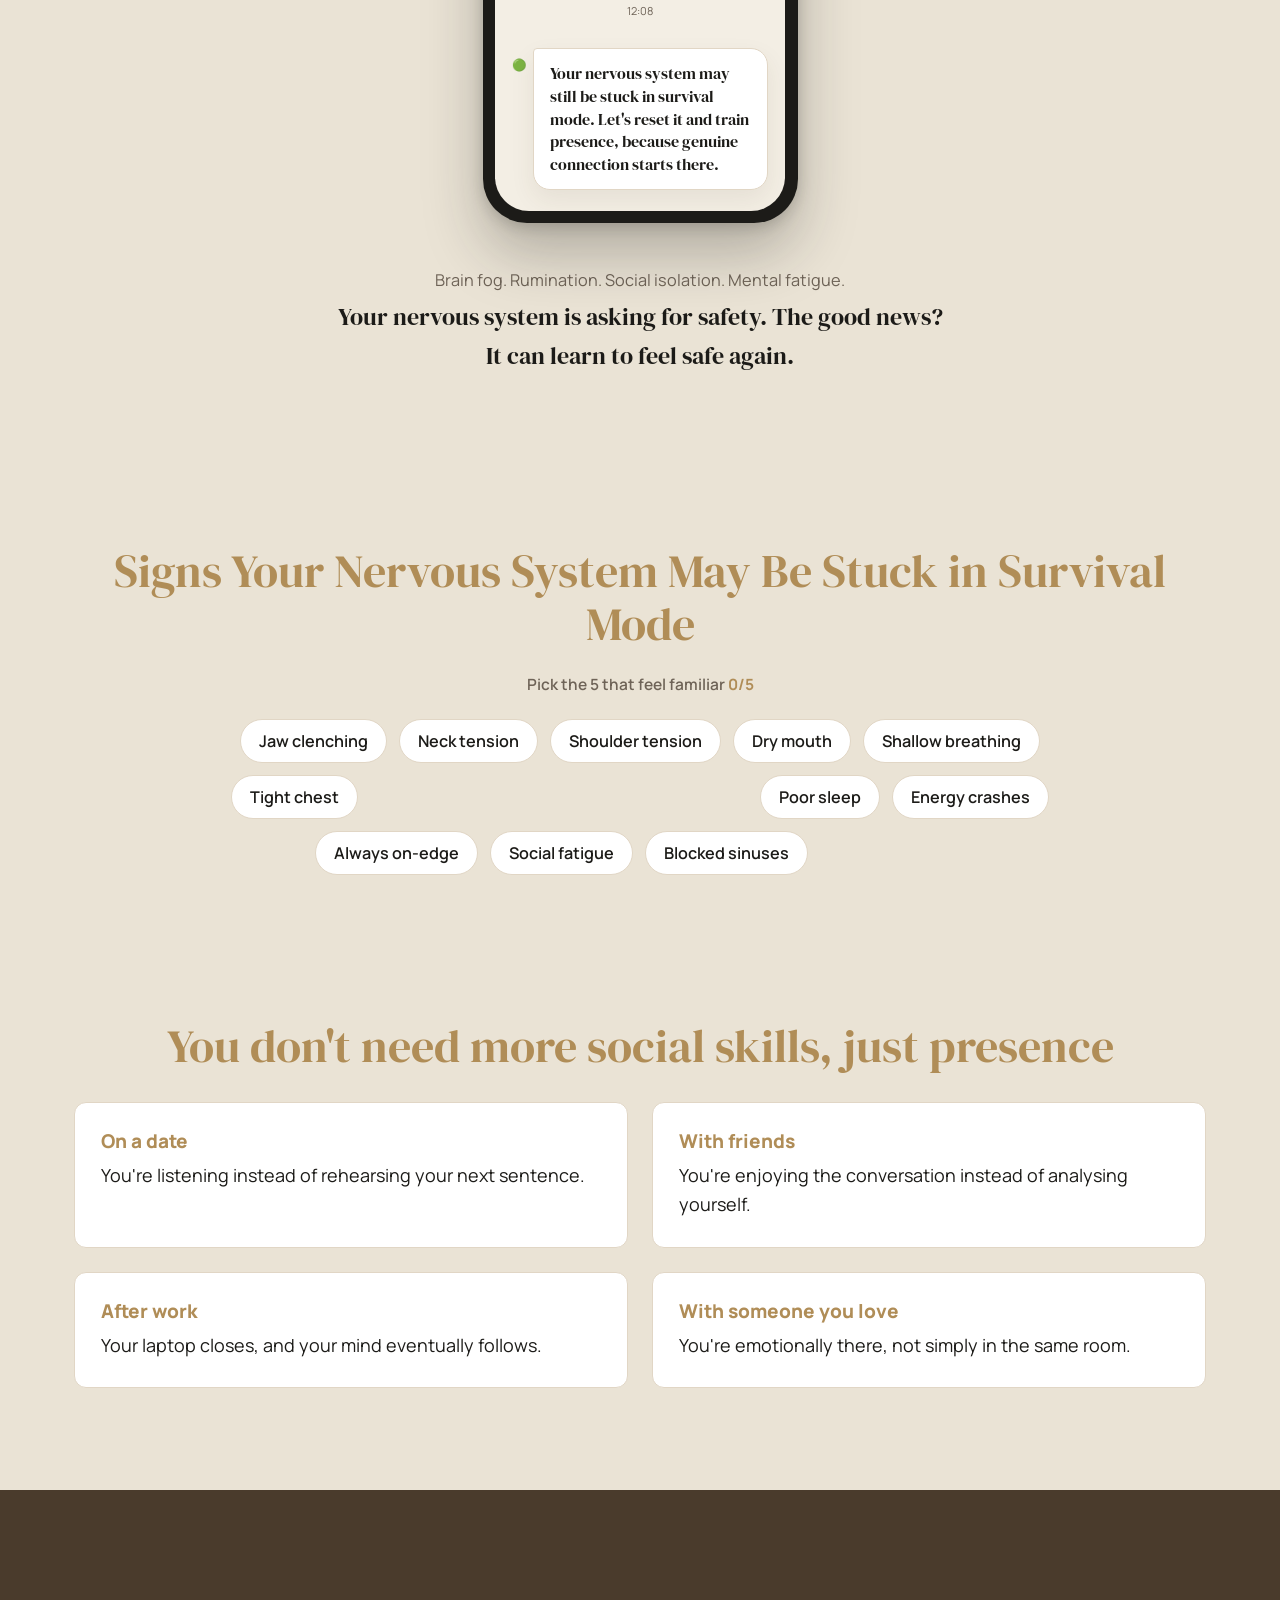
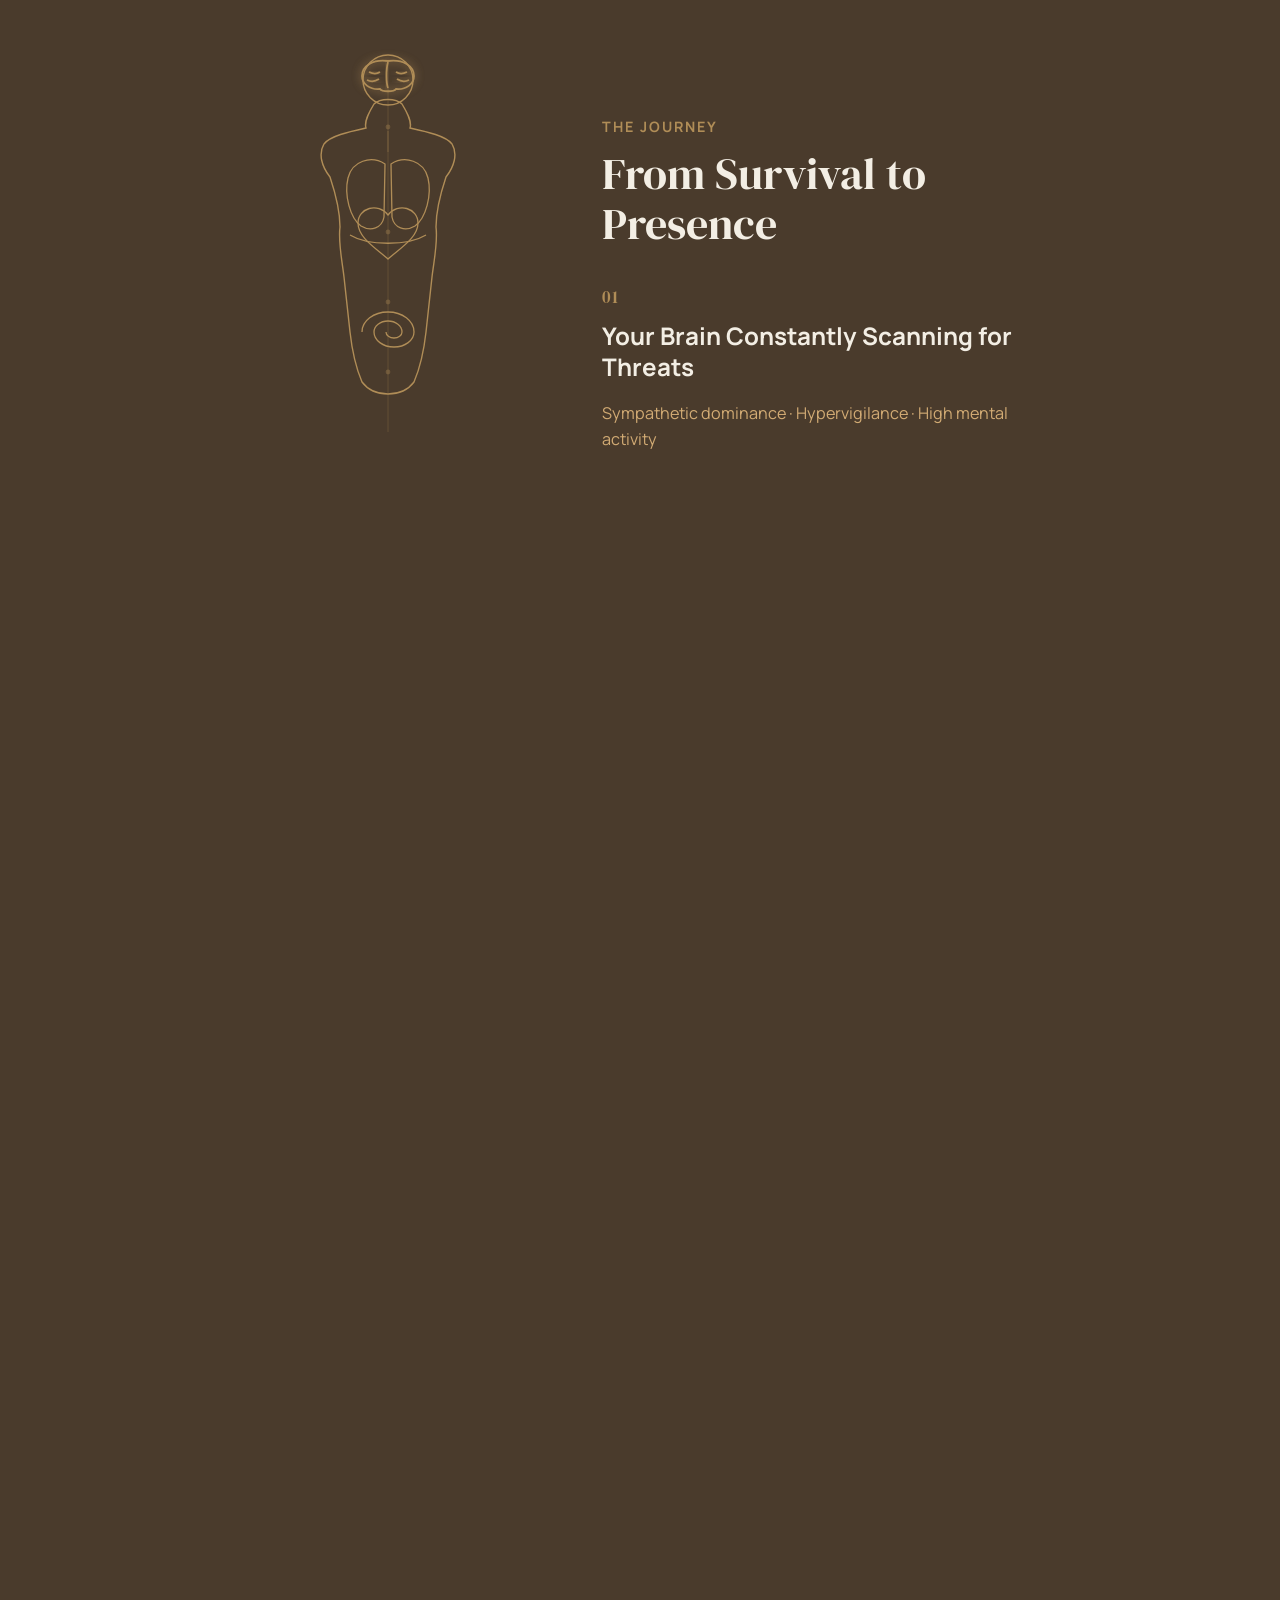
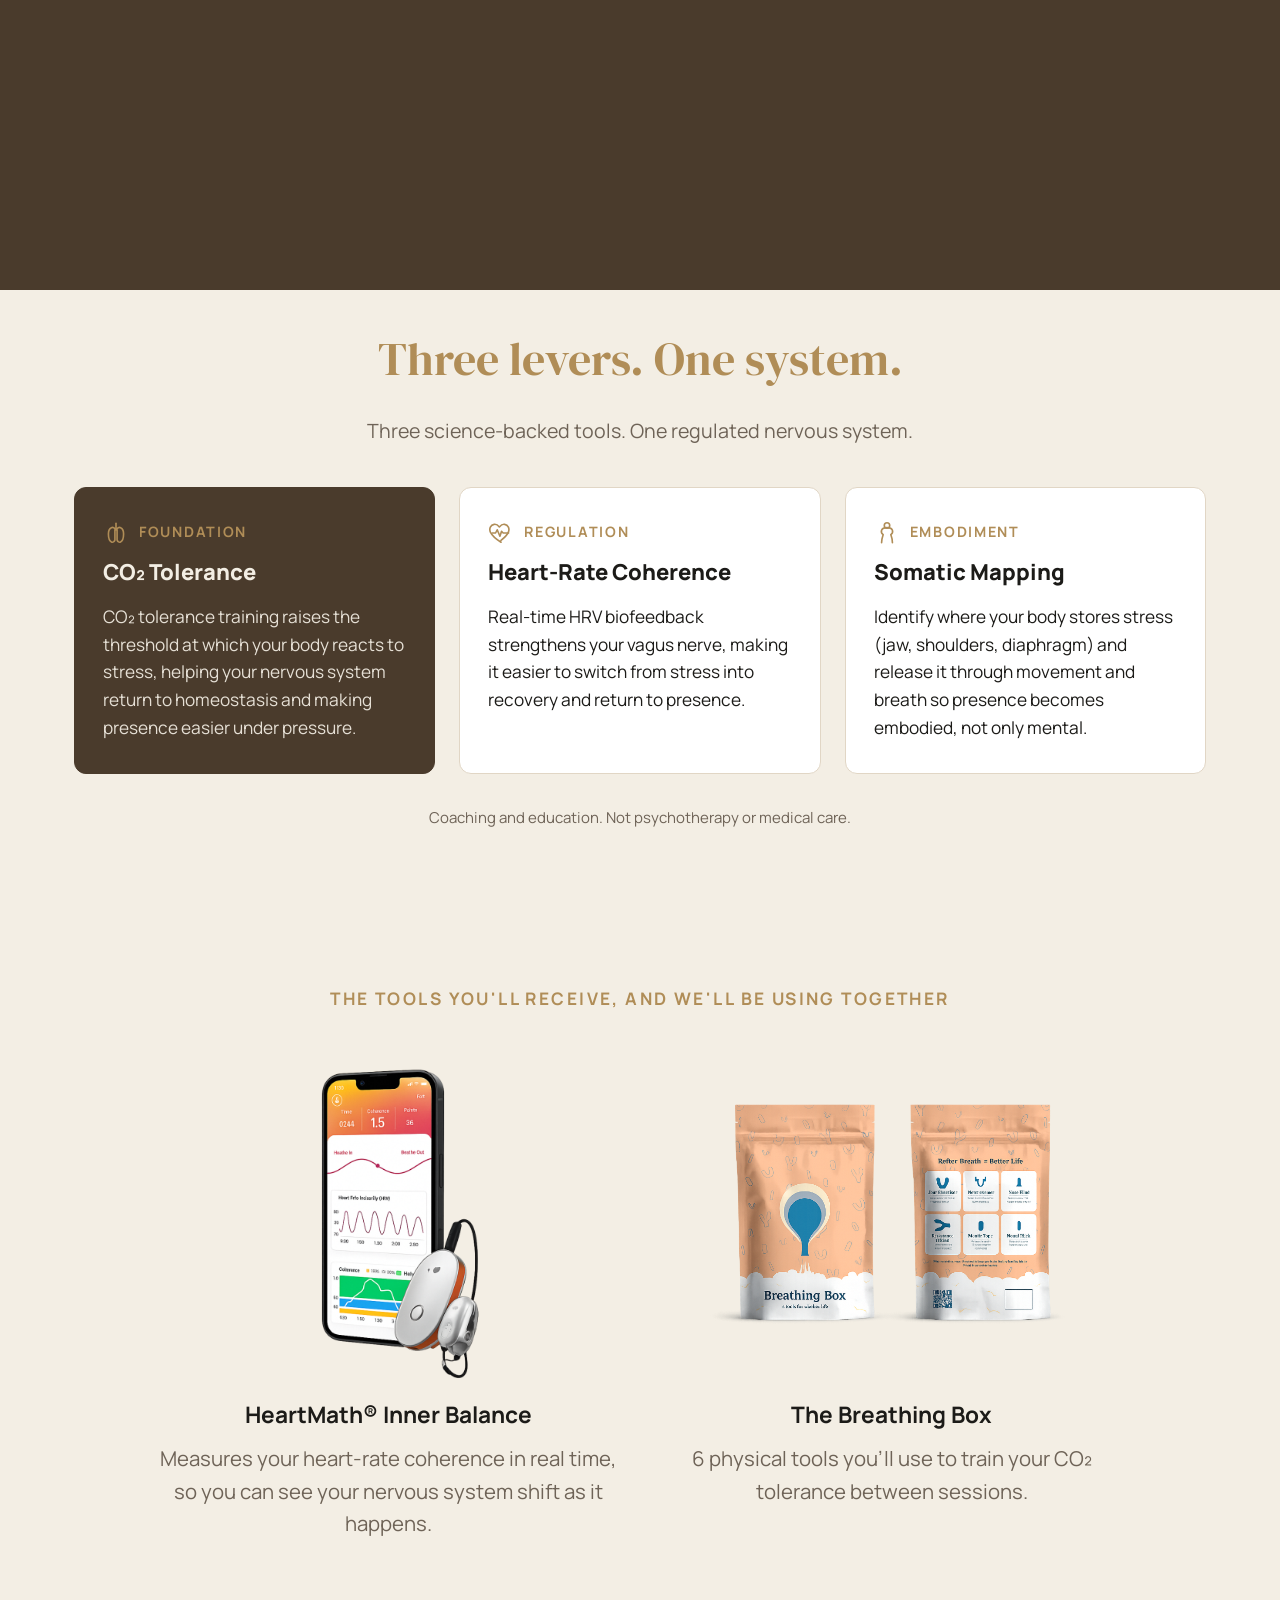
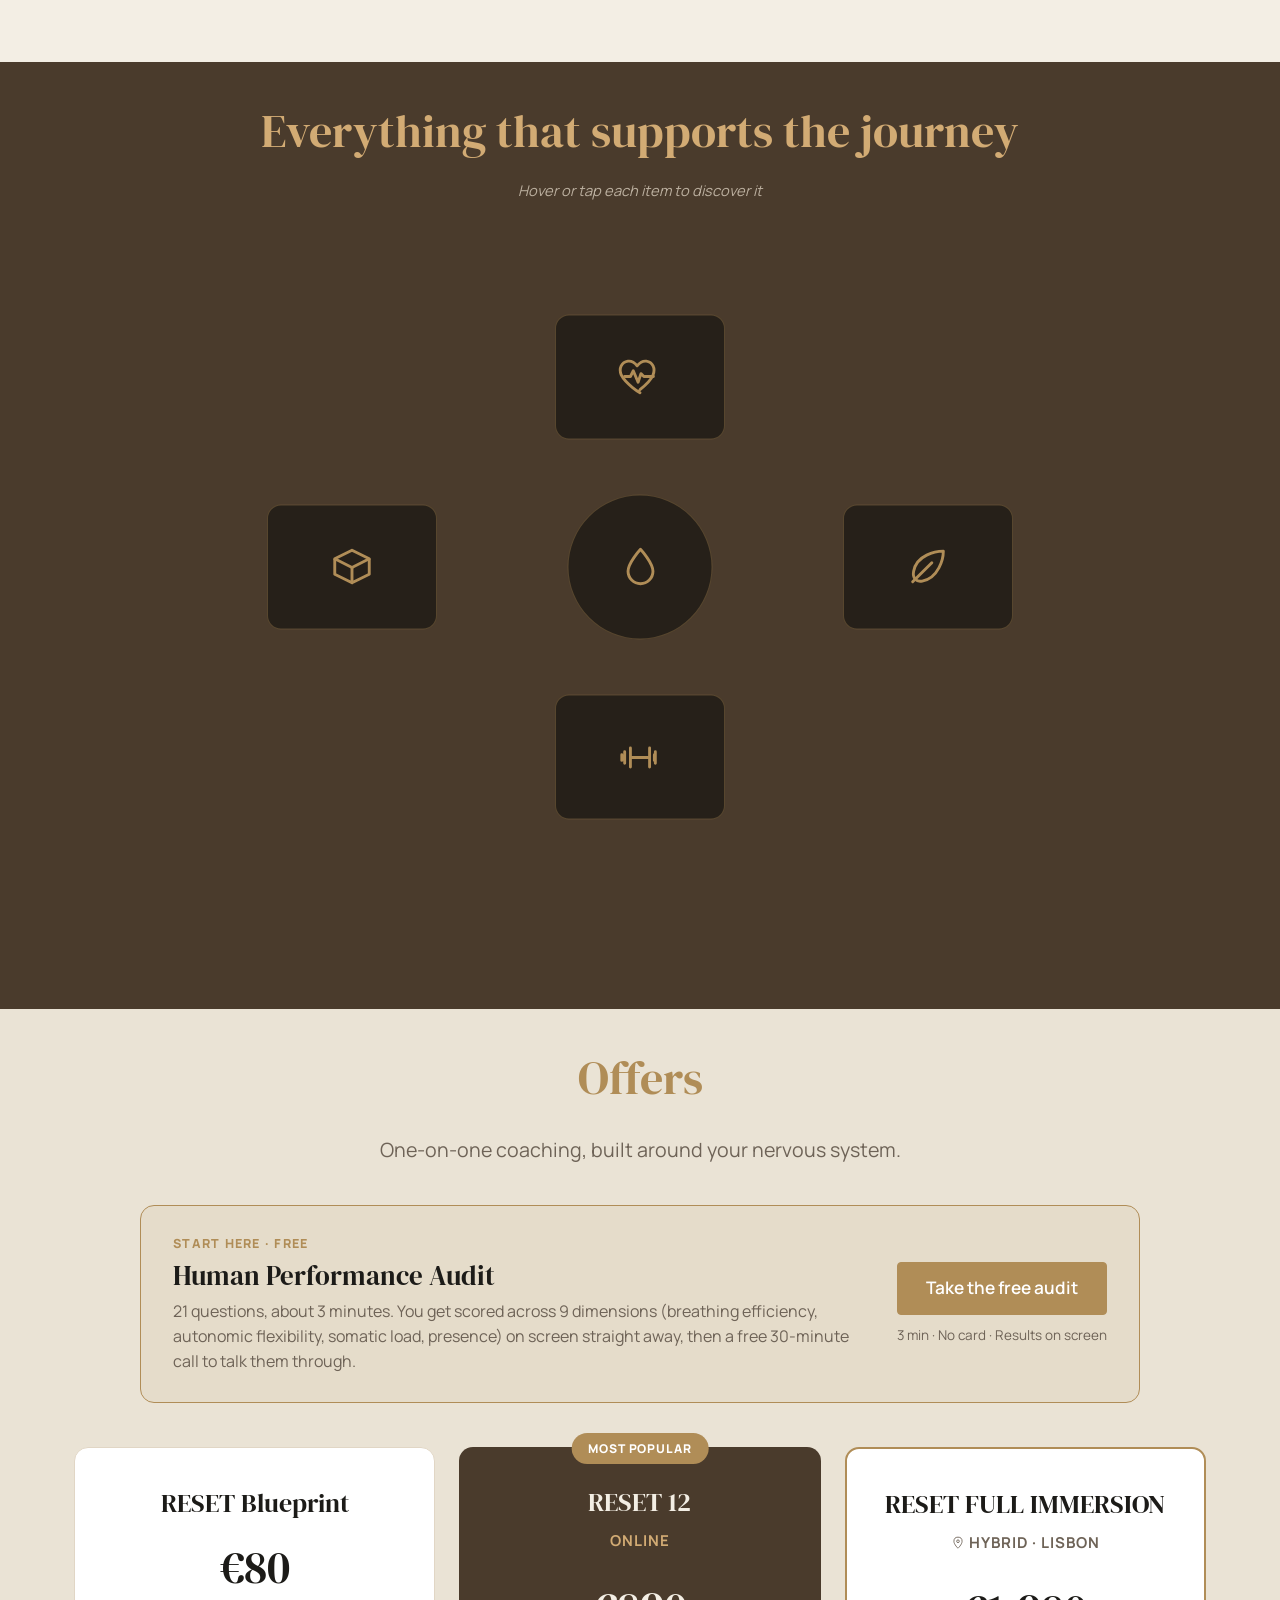
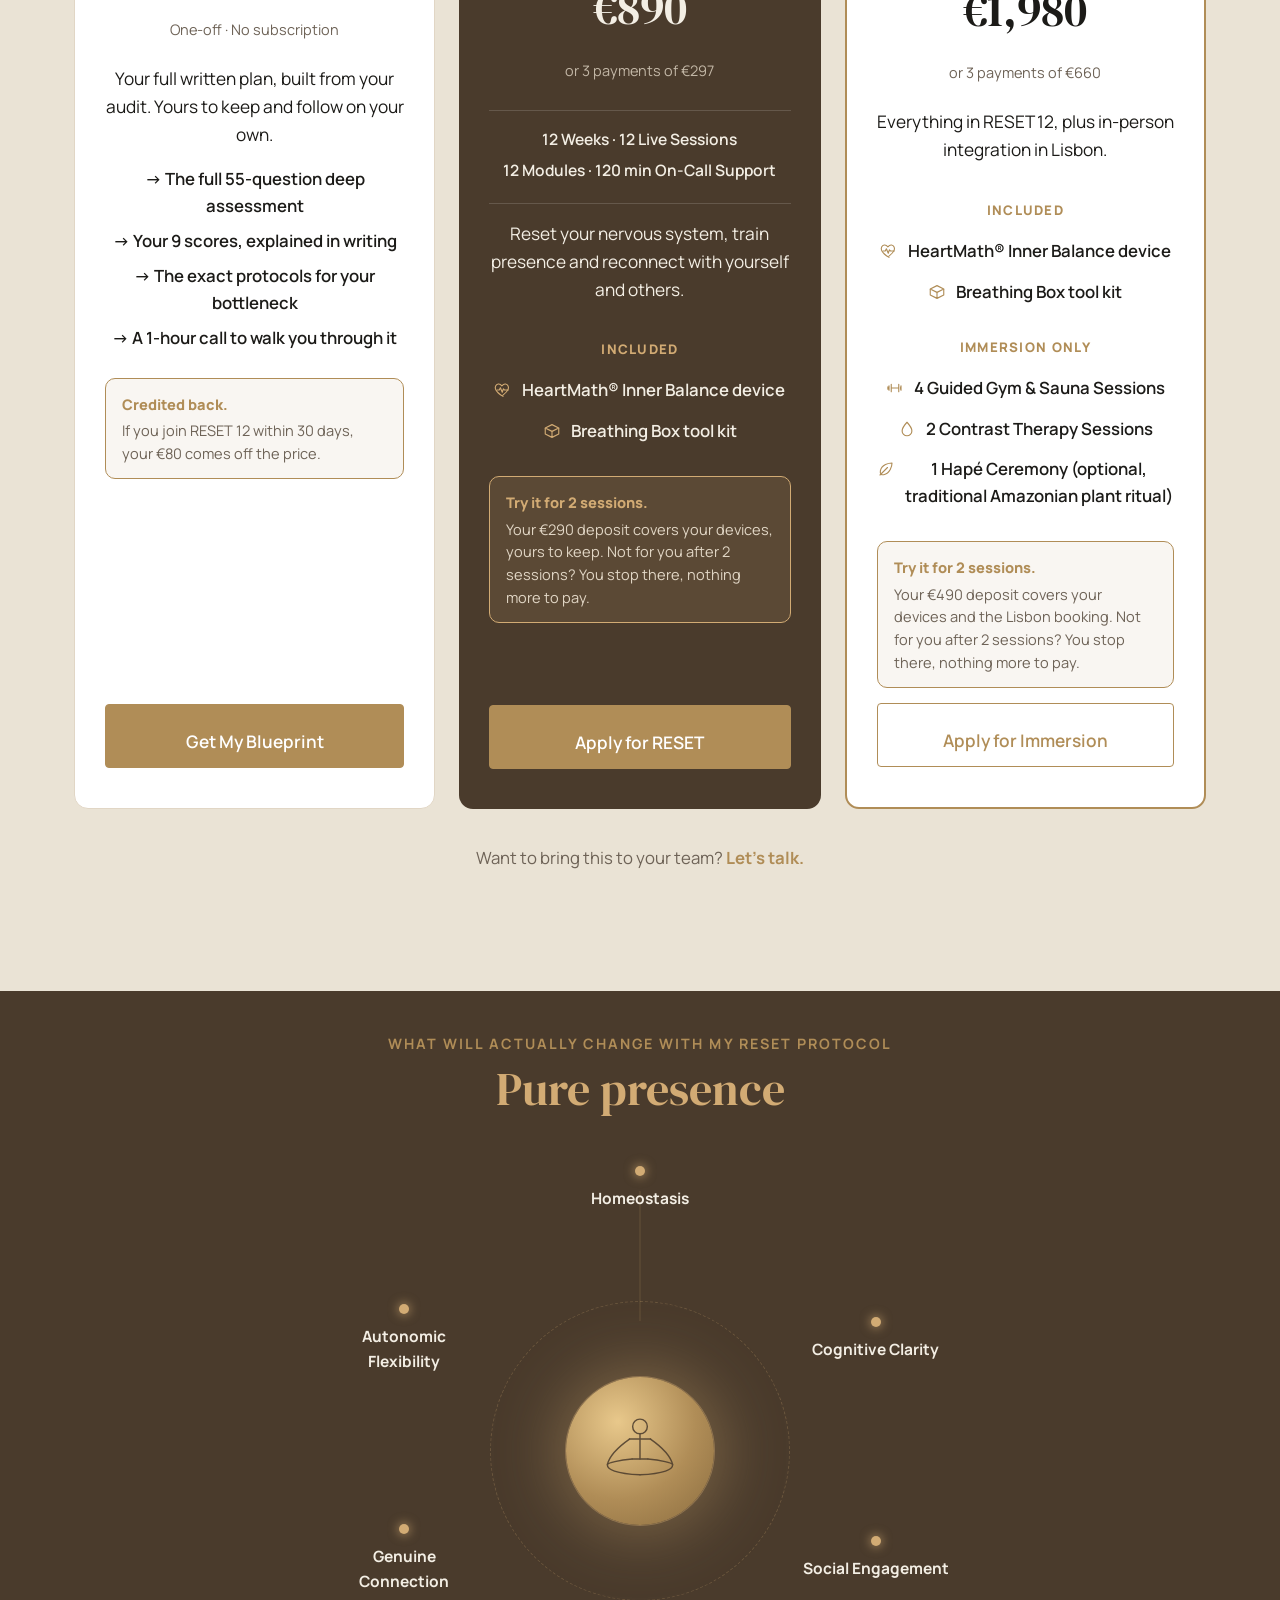
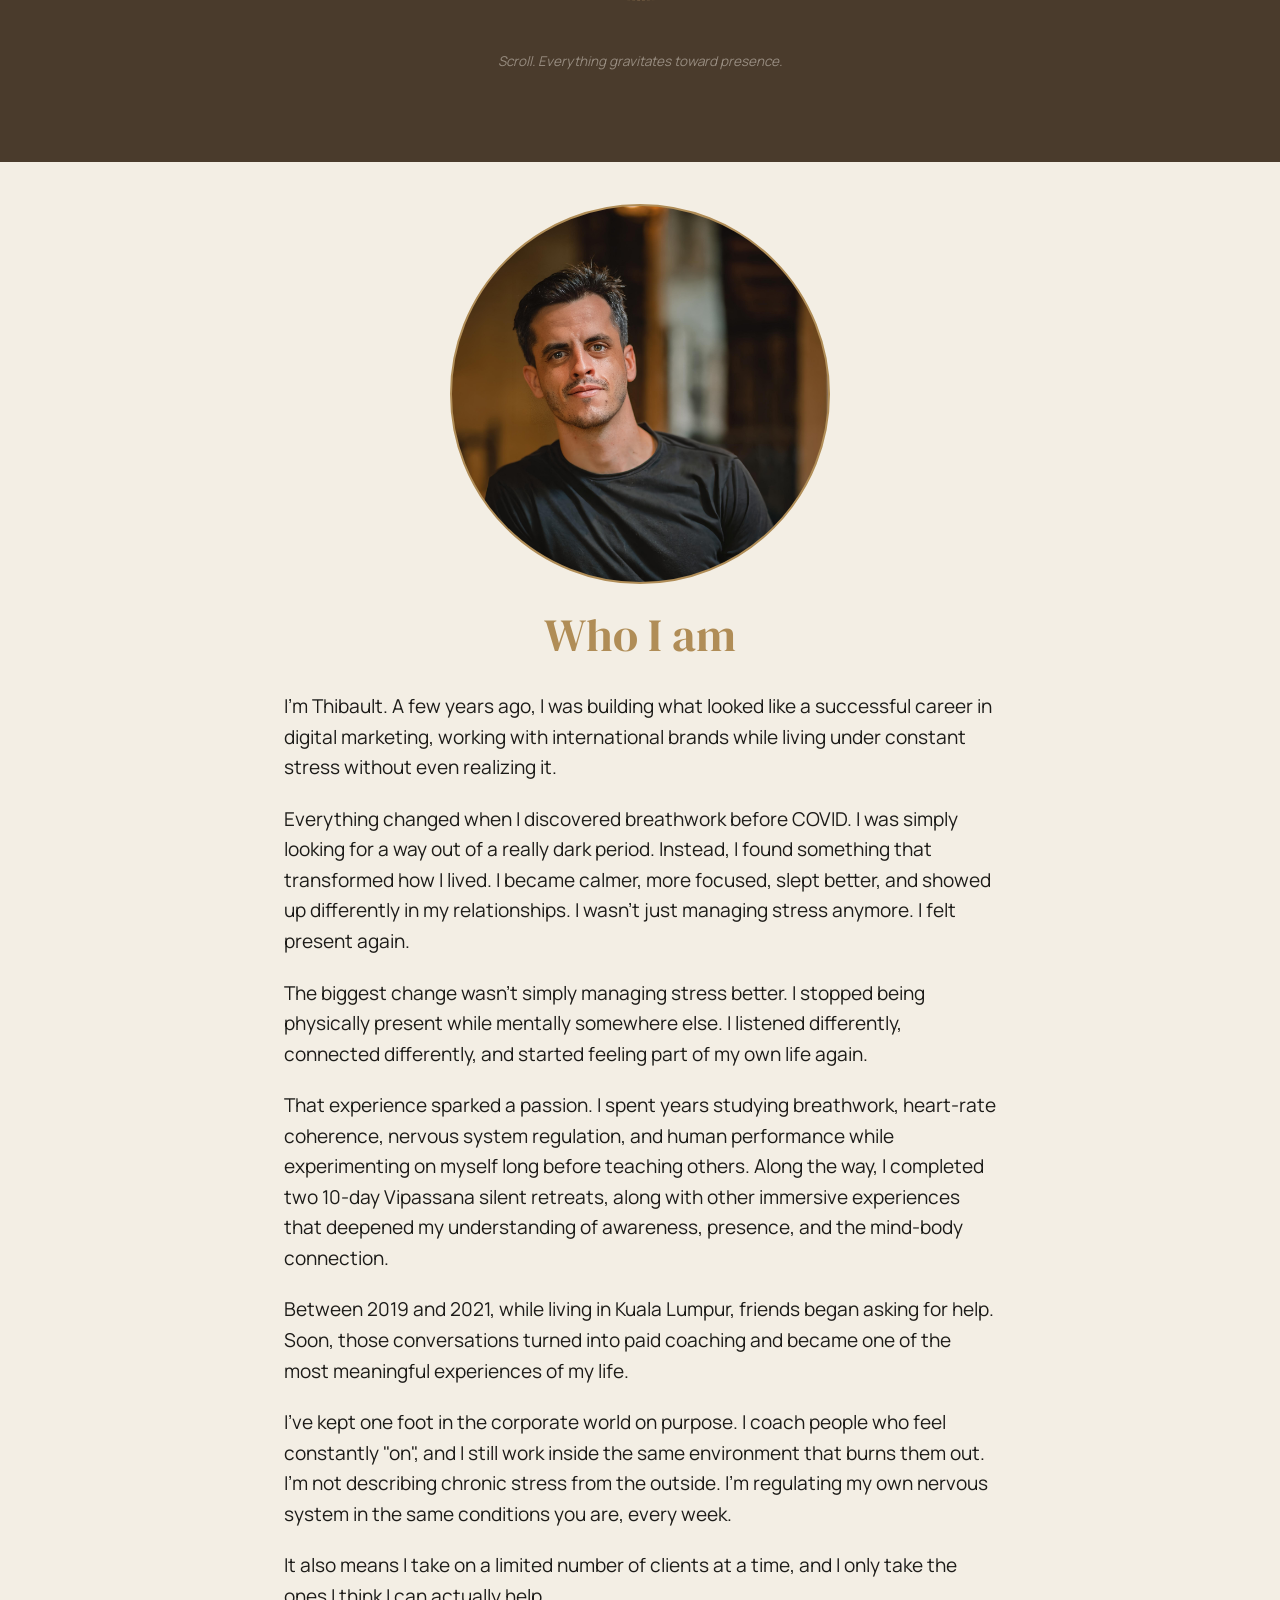
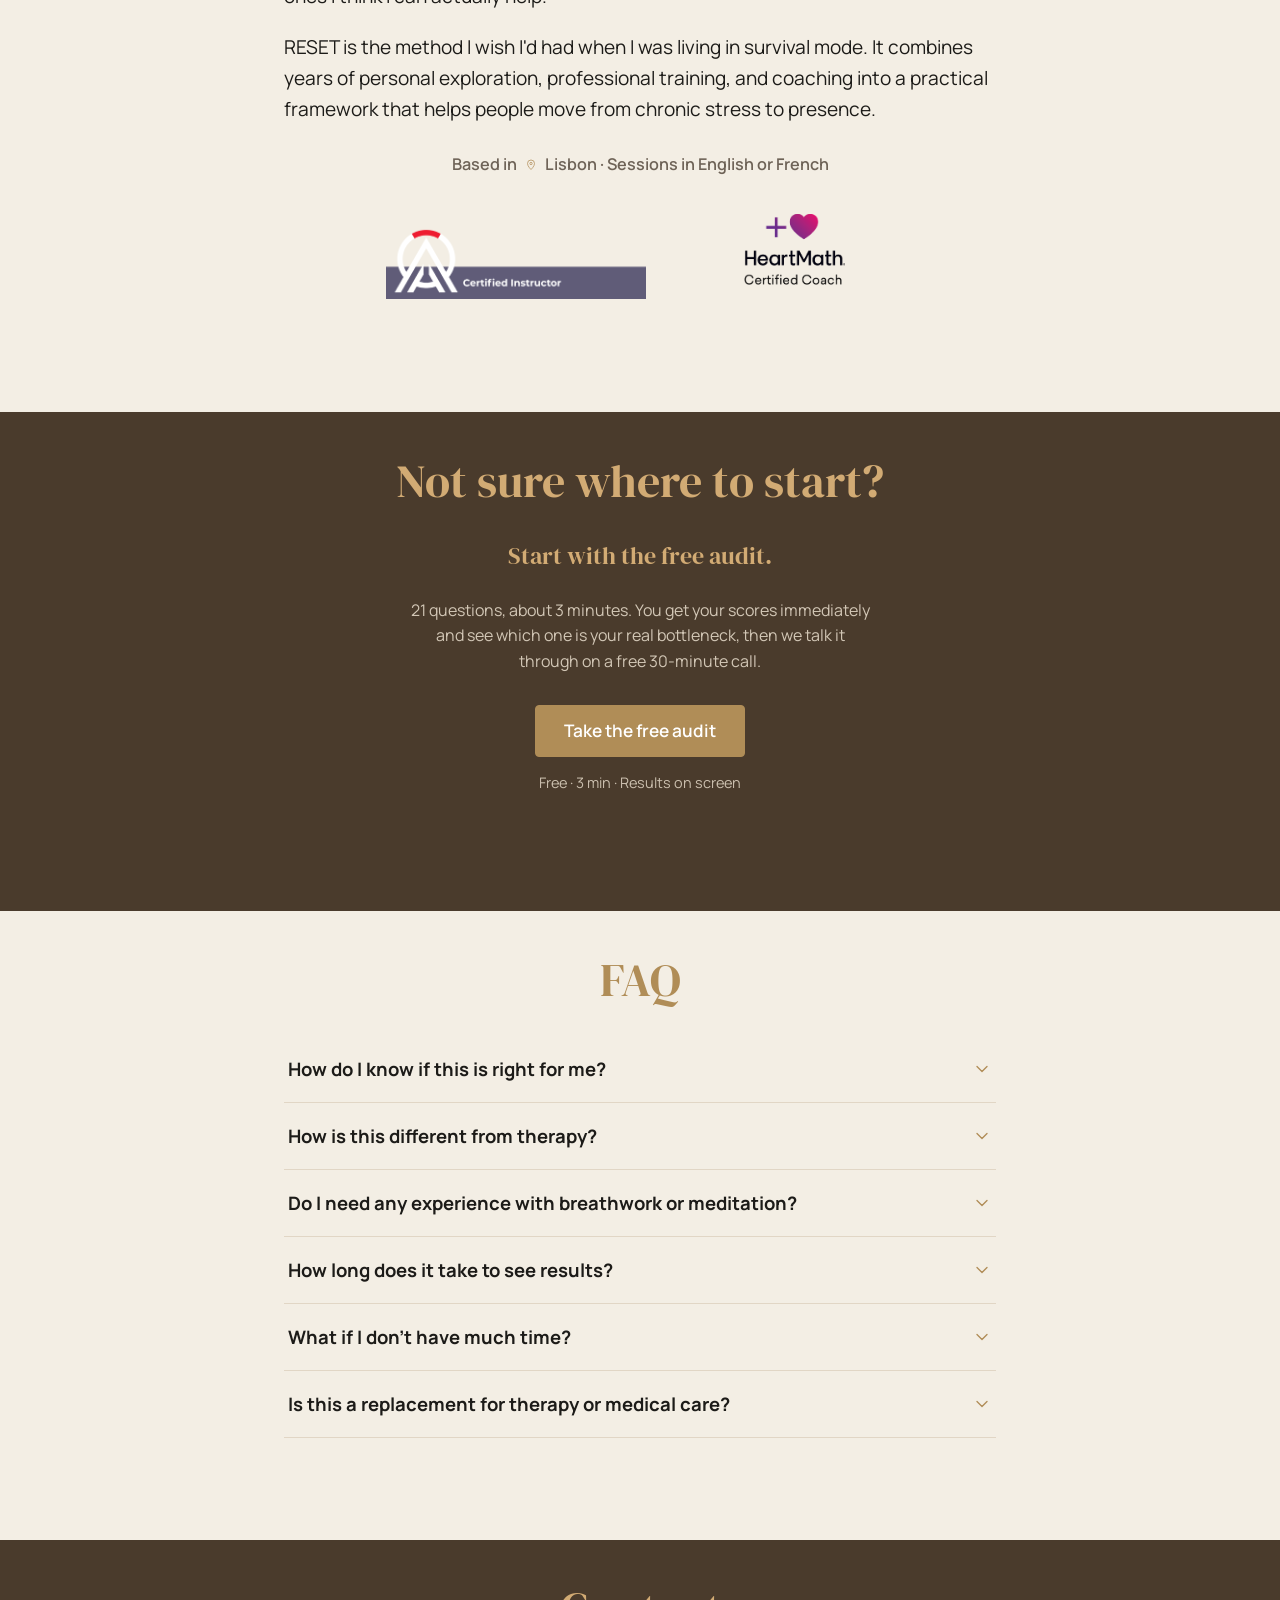
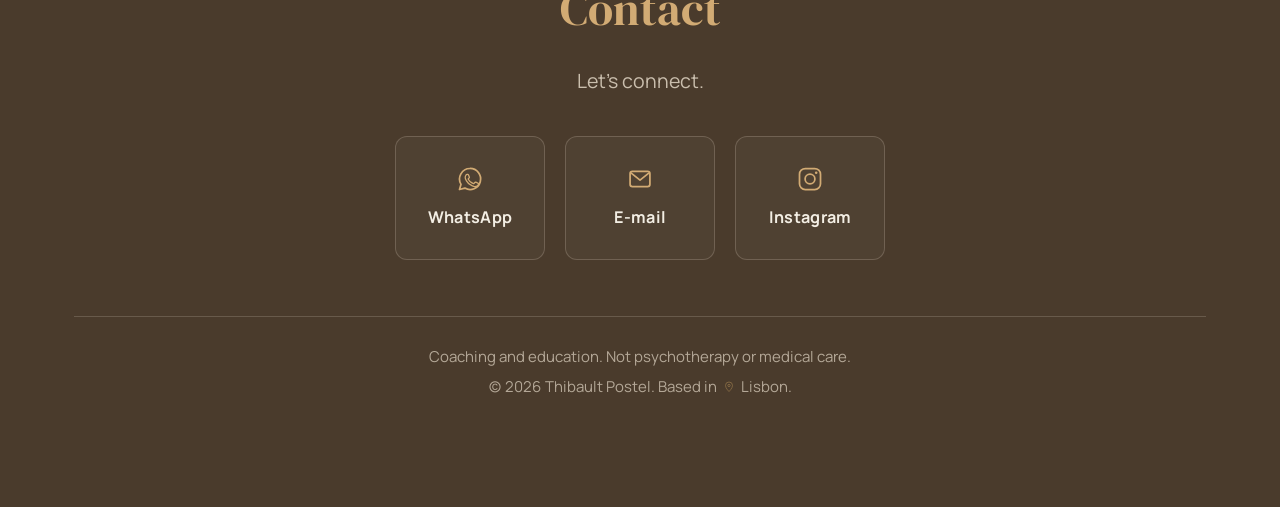
==== commit 633bddae: "Add host-agnostic root redirect, CNAME and .nojekyll so the site can be served from GitHub Pages" ====
--- a/index.html
+++ b/index.html
@@ -2,620 +2,12 @@
 <html lang="en">
 <head>
 <meta charset="UTF-8">
-<meta name="viewport" content="width=device-width, initial-scale=1.0">
-<title>Thibault Postel — Nervous System Regulation Coaching</title>
-<meta name="description" content="From survival mode to presence. Breath, heart coherence, and somatic practices that teach your body it's safe to rest again. Coaching and education, not therapy.">
-<link rel="icon" href="favicon.png">
-<link rel="preconnect" href="https://fonts.googleapis.com">
-<link rel="preconnect" href="https://fonts.gstatic.com" crossorigin>
-<link href="https://fonts.googleapis.com/css2?family=DM+Serif+Display:ital@0;1&family=Manrope:wght@400;500;600;700;800&family=Montserrat:wght@400&display=swap" rel="stylesheet">
-<link rel="stylesheet" href="css/style.css">
+<title>RESET — Thibault Postel</title>
+<link rel="canonical" href="/thibault-reset/">
+<meta http-equiv="refresh" content="0; url=/thibault-reset/">
+<script>window.location.replace('/thibault-reset/');</script>
 </head>
 <body>
-
-<!-- ================= ICON SPRITE ================= -->
-<svg style="display:none">
-  <defs>
-    <symbol id="icon-lungs" viewBox="0 0 24 24"><path d="M12 3v6" fill="none" stroke="currentColor" stroke-width="1.5" stroke-linecap="round"/><path d="M12 9c-1.2-2-3-2.6-4.3-1.8C6 8 5 10 5 13c0 3 1 6.5 2.8 7.3 1.3.6 2.7-.2 3.2-1.8V9Z" fill="none" stroke="currentColor" stroke-width="1.5" stroke-linejoin="round"/><path d="M12 9c1.2-2 3-2.6 4.3-1.8C17.9 8 19 10 19 13c0 3-1 6.5-2.8 7.3-1.3.6-2.7-.2-3.2-1.8V9Z" fill="none" stroke="currentColor" stroke-width="1.5" stroke-linejoin="round"/></symbol>
-    <symbol id="icon-heart-pulse" viewBox="0 0 24 24"><path d="M12 20.5s-7.5-4.6-9.8-9.3C.8 7.8 2.4 4.5 5.7 4c2-.3 3.6.9 4.8 2.4C11.7 5 13.3 3.7 15.3 4c3.3.5 4.9 3.8 3.5 7.2-1.1 2.7-4 5.4-6.8 7.6" fill="none" stroke="currentColor" stroke-width="1.5" stroke-linejoin="round" stroke-linecap="round"/><path d="M4 12h3l1.5-3L11 15l1.5-4.5L14 12h5" fill="none" stroke="currentColor" stroke-width="1.5" stroke-linejoin="round" stroke-linecap="round"/></symbol>
-    <symbol id="icon-brain" viewBox="0 0 24 24"><path d="M9 4.5c-2 0-3.6 1.5-3.7 3.4C4 8.4 3 9.8 3 11.5S4 14.6 5.3 15c.2 1.9 1.8 3.5 3.9 3.5.6 0 1.2-.1 1.7-.4V6.2C10.4 5.1 9.7 4.5 9 4.5Z" fill="none" stroke="currentColor" stroke-width="1.5" stroke-linejoin="round"/><path d="M15 4.5c2 0 3.6 1.5 3.7 3.4 1.3.5 2.3 1.9 2.3 3.6S19.8 14.6 18.5 15c-.2 1.9-1.8 3.5-3.9 3.5-.6 0-1.2-.1-1.7-.4V6.2c.5-1.1 1.2-1.7 2.1-1.7Z" fill="none" stroke="currentColor" stroke-width="1.5" stroke-linejoin="round"/><path d="M12 6v12" fill="none" stroke="currentColor" stroke-width="1.5" stroke-linecap="round"/></symbol>
-    <symbol id="icon-dumbbell" viewBox="0 0 24 24"><path d="M4 9v6M2.5 10.5v3M7 7v10M17 7v10M19.5 10.5v3M20 9v6M7 12h10" fill="none" stroke="currentColor" stroke-width="1.5" stroke-linecap="round" stroke-linejoin="round"/></symbol>
-    <symbol id="icon-droplet" viewBox="0 0 24 24"><path d="M12 3s6.5 7.1 6.5 11.5A6.5 6.5 0 1 1 5.5 14.5C5.5 10.1 12 3 12 3Z" fill="none" stroke="currentColor" stroke-width="1.5" stroke-linejoin="round"/></symbol>
-    <symbol id="icon-feather" viewBox="0 0 24 24"><path d="M20 4c-4 0-14 2-15.5 10.5C3.8 18.3 6 20.2 9 19.6 17.5 18 20 8 20 4Z" fill="none" stroke="currentColor" stroke-width="1.5" stroke-linejoin="round"/><path d="M4 20 14 10" fill="none" stroke="currentColor" stroke-width="1.5" stroke-linecap="round"/></symbol>
-    <symbol id="icon-pin" viewBox="0 0 24 24"><path d="M12 21s7-6.4 7-12a7 7 0 1 0-14 0c0 5.6 7 12 7 12Z" fill="none" stroke="currentColor" stroke-width="1.5" stroke-linejoin="round"/><circle cx="12" cy="9" r="2.3" fill="none" stroke="currentColor" stroke-width="1.5"/></symbol>
-    <symbol id="icon-chevron" viewBox="0 0 24 24"><path d="M6 9l6 6 6-6" fill="none" stroke="currentColor" stroke-width="1.6" stroke-linecap="round" stroke-linejoin="round"/></symbol>
-    <symbol id="icon-menu" viewBox="0 0 24 24"><path d="M4 7h16M4 12h16M4 17h16" fill="none" stroke="currentColor" stroke-width="1.6" stroke-linecap="round"/></symbol>
-    <symbol id="icon-close" viewBox="0 0 24 24"><path d="M6 6l12 12M18 6L6 18" fill="none" stroke="currentColor" stroke-width="1.6" stroke-linecap="round"/></symbol>
-    <symbol id="icon-arrow" viewBox="0 0 24 24"><path d="M4 12h15M13 6l6 6-6 6" fill="none" stroke="currentColor" stroke-width="1.6" stroke-linecap="round" stroke-linejoin="round"/></symbol>
-    <symbol id="icon-box" viewBox="0 0 24 24"><path d="M3 8l9-4.5L21 8l-9 4.5L3 8Z" fill="none" stroke="currentColor" stroke-width="1.5" stroke-linejoin="round"/><path d="M3 8v8l9 4.5V12.5M21 8v8l-9 4.5" fill="none" stroke="currentColor" stroke-width="1.5" stroke-linejoin="round"/></symbol>
-    <symbol id="icon-silhouette" viewBox="0 0 24 24"><circle cx="12" cy="5" r="2.5" fill="none" stroke="currentColor" stroke-width="1.5"/><path d="M7 21c0-4 1-6 1.5-7.5C7 12.5 6.5 11 7 9.5 7.7 7.5 9.7 7 12 7s4.3.5 5 2.5c.5 1.5 0 3-1.5 4C16 14.9 17 16.9 17 21" fill="none" stroke="currentColor" stroke-width="1.5" stroke-linecap="round" stroke-linejoin="round"/></symbol>
-    <symbol id="icon-mail" viewBox="0 0 24 24"><rect x="3.5" y="5.5" width="17" height="13" rx="2" fill="none" stroke="currentColor" stroke-width="1.5"/><path d="M4.5 7l7.5 6 7.5-6" fill="none" stroke="currentColor" stroke-width="1.5" stroke-linecap="round" stroke-linejoin="round"/></symbol>
-    <symbol id="icon-whatsapp" viewBox="0 0 24 24"><path d="M12 3a9 9 0 0 0-7.7 13.6L3 21l4.6-1.2A9 9 0 1 0 12 3Z" fill="none" stroke="currentColor" stroke-width="1.5" stroke-linejoin="round"/><path d="M8.7 8.6c.2-.5.5-.5.8-.5h.6c.2 0 .4 0 .6.4.2.5.7 1.6.7 1.8.1.1.1.3 0 .4-.1.2-.1.3-.3.5-.1.2-.3.3-.4.5-.2.1-.3.3-.1.6.2.3.8 1.3 1.7 2.1 1.2 1 2.1 1.3 2.5 1.5.3.1.5.1.6-.1.2-.2.7-.8.9-1 .2-.3.4-.2.6-.1.2.1 1.5.7 1.8.8.3.1.4.2.5.3.1.2.1.9-.2 1.4-.3.6-1.4 1.1-2 1.2-.5.1-1.1.1-1.8-.1-.4-.1-.9-.3-1.6-.6-2.7-1.2-4.5-3.9-4.6-4.1-.1-.2-1.1-1.5-1.1-2.9 0-1.4.7-2.1.9-2.4Z" fill="none" stroke="currentColor" stroke-width="1.1" stroke-linejoin="round"/></symbol>
-    <symbol id="icon-instagram" viewBox="0 0 24 24"><rect x="3" y="3" width="18" height="18" rx="5" fill="none" stroke="currentColor" stroke-width="1.5"/><circle cx="12" cy="12" r="4.2" fill="none" stroke="currentColor" stroke-width="1.5"/><circle cx="17.3" cy="6.7" r="1.1" fill="currentColor"/></symbol>
-  </defs>
-</svg>
-
-<!-- ================= NAV ================= -->
-<header class="site-nav" id="siteNav">
-  <div class="nav-inner">
-    <a href="#top" class="nav-logo">
-      <span class="nav-logo-icon" data-photo="images/logos/somaroots-full.png" aria-hidden="true"></span>
-      <span class="nav-logo-text">
-        <span class="nav-logo-title">RESET</span>
-        <span class="nav-logo-sub">by Thibault Postel</span>
-      </span>
-    </a>
-    <nav class="nav-links" id="navLinks">
-      <a href="#journey">The Reset Method</a>
-      <a href="#about">My Certifications</a>
-      <a href="#offers">Offers</a>
-      <a href="#contact">Contact</a>
-      <a href="https://calendly.com/thibault-postel89/new-meeting" class="btn btn-gold nav-cta" target="_blank" rel="noopener">Book a Call</a>
-    </nav>
-    <button class="nav-burger" id="navBurger" aria-label="Open menu" aria-expanded="false">
-      <svg width="24" height="24"><use href="#icon-menu"></use></svg>
-    </button>
-  </div>
-  <div class="nav-mobile" id="navMobile">
-    <a href="#journey">The Reset Method</a>
-    <a href="#about">My Certifications</a>
-    <a href="#offers">Offers</a>
-    <a href="#contact">Contact</a>
-    <a href="https://calendly.com/thibault-postel89/new-meeting" class="btn btn-gold nav-cta-mobile" target="_blank" rel="noopener">Book a Call</a>
-  </div>
-</header>
-
-<!-- ================= HERO ================= -->
-<section class="hero" id="top">
-  <div class="hero-media" aria-hidden="true">
-    <video class="hero-video hero-video-desktop" autoplay muted loop playsinline>
-      <source src="videos/hero-video-desktop.mp4" type="video/mp4">
-    </video>
-    <video class="hero-video hero-video-mobile" autoplay muted loop playsinline>
-      <source src="videos/hero-video-mobile.mp4" type="video/mp4">
-    </video>
-  </div>
-  <div class="hero-overlay"></div>
-  <div class="hero-content">
-    <p class="eyebrow-title hero-eyebrow">Nervous System Biohacking for Real Life</p>
-    <p class="hero-problem">Feeling <span class="accent-light">isolated</span> &amp; <span class="accent-light">stuck</span> in your head?</p>
-    <div class="hero-divider" aria-hidden="true"></div>
-    <h1 class="hero-title"><span class="accent-light">Presence</span> brings you back.</h1>
-    <p class="hero-subtitle">Chronic stress may keep your nervous system stuck in survival mode. Reset it. Learn presence.</p>
-    <a href="#discovery-call" class="btn btn-gold hero-cta">RESET Your Nervous System</a>
-  </div>
-</section>
-
-<!-- ================= SOUND FAMILIAR ================= -->
-<section class="section bg-alt" id="sound-familiar">
-  <div class="container">
-    <h2 class="section-title">Sound familiar?</h2>
-    <p class="section-subtitle">The texts you send yourself, at 11pm, that no one else sees.</p>
-
-    <div class="phone-wrap">
-      <div class="phone-shell">
-        <div class="phone-notch"></div>
-        <div class="phone-screen">
-          <div class="phone-statusbar">9:41</div>
-          <div class="thread">
-            <div class="msg-row sf-reveal"><div class="bubble-me">I spend most of my days working alone.</div></div>
-            <div class="msg-row sf-reveal"><div class="bubble-me">I want to meet people, but I rarely feel like going out.</div></div>
-            <div class="msg-row sf-reveal"><div class="bubble-me">Even when I'm with people, my mind is somewhere else.</div></div>
-            <div class="msg-row sf-reveal"><div class="bubble-me">I'm single, but dating and meeting people feels exhausting.</div></div>
-            <div class="msg-time sf-reveal">12:08</div>
-            <div class="answer-row sf-reveal">
-              <span class="answer-dot">&#x1F7E2;</span>
-              <div class="bubble-answer">
-                Your nervous system may still be stuck in survival mode. Let's reset it and train presence&mdash;because genuine connection starts there.
-              </div>
-            </div>
-          </div>
-        </div>
-      </div>
-    </div>
-
-    <p class="connector-line">
-      <span class="connector-lead">Brain fog. Rumination. Social isolation. Mental fatigue.</span><br>
-      Your nervous system is asking for safety. The good news? It can learn to feel safe again.
-    </p>
-  </div>
-</section>
-
-<!-- ================= PHYSICAL SIGNS ================= -->
-<section class="section bg-alt" id="physical-signs">
-  <div class="container">
-    <h2 class="section-title">Signs Your Nervous System May Be Stuck in Survival Mode</h2>
-    <p class="signs-hint">Pick the 5 that feel familiar <span class="signs-count"><span id="signsPicked">0</span>/5</span></p>
-    <div class="signs-pool" id="signsPool">
-      <button type="button" class="sign-pill pill-reveal">Jaw clenching</button>
-      <button type="button" class="sign-pill pill-reveal">Neck tension</button>
-      <button type="button" class="sign-pill pill-reveal">Shoulder tension</button>
-      <button type="button" class="sign-pill pill-reveal">Dry mouth</button>
-      <button type="button" class="sign-pill pill-reveal">Shallow breathing</button>
-      <button type="button" class="sign-pill pill-reveal">Tight chest</button>
-      <button type="button" class="sign-pill pill-reveal">Acid reflux</button>
-      <button type="button" class="sign-pill pill-reveal">Brain fog</button>
-      <button type="button" class="sign-pill pill-reveal">Rumination</button>
-      <button type="button" class="sign-pill pill-reveal">Poor sleep</button>
-      <button type="button" class="sign-pill pill-reveal">Energy crashes</button>
-      <button type="button" class="sign-pill pill-reveal">Always on-edge</button>
-      <button type="button" class="sign-pill pill-reveal">Social fatigue</button>
-      <button type="button" class="sign-pill pill-reveal">Blocked sinuses</button>
-      <button type="button" class="sign-pill pill-reveal">Clogged nose</button>
-    </div>
-  </div>
-</section>
-
-<!-- ================= WHAT PRESENCE LOOKS LIKE ================= -->
-<section class="section bg-alt" id="presence-looks-like">
-  <div class="container">
-    <h2 class="section-title">You don't need more social skills, just presence</h2>
-    <div class="card-grid presence-examples-grid">
-      <div class="presence-example">
-        <h4>On a date</h4>
-        <p>You're listening instead of rehearsing your next sentence.</p>
-      </div>
-      <div class="presence-example">
-        <h4>With friends</h4>
-        <p>You're enjoying the conversation instead of analysing yourself.</p>
-      </div>
-      <div class="presence-example">
-        <h4>After work</h4>
-        <p>Your laptop closes&mdash;and your mind eventually follows.</p>
-      </div>
-      <div class="presence-example">
-        <h4>With someone you love</h4>
-        <p>You're emotionally there, not simply in the same room.</p>
-      </div>
-    </div>
-  </div>
-</section>
-
-<!-- ================= FROM SURVIVAL TO PRESENCE (scroll-driven) ================= -->
-<section class="journey-section bg-dark" id="journey">
-  <div class="journey-scroll-container" id="journeyScroll">
-    <div class="journey-sticky">
-      <div class="journey-illustration">
-        <svg id="bodySvg" viewBox="0 0 300 460" class="body-svg">
-          <defs>
-            <filter id="glow" x="-60%" y="-60%" width="220%" height="220%">
-              <feGaussianBlur stdDeviation="4.5" result="blur"/>
-              <feMerge>
-                <feMergeNode in="blur"/>
-                <feMergeNode in="SourceGraphic"/>
-              </feMerge>
-            </filter>
-          </defs>
-
-          <!-- central light beam -->
-          <line x1="150" y1="55" x2="150" y2="400" class="beam" />
-          <circle cx="150" cy="95" r="2.4" class="beam-dot" />
-          <circle cx="150" cy="200" r="2.4" class="beam-dot" />
-          <circle cx="150" cy="270" r="2.4" class="beam-dot" />
-          <circle cx="150" cy="340" r="2.4" class="beam-dot" />
-
-          <!-- vagus nerve signal, brain-to-gut, shown during the gut-brain-axis step -->
-          <circle cx="150" cy="55" r="3" class="vagus-pulse" />
-
-          <!-- body silhouette -->
-          <g class="body-outline">
-            <circle cx="150" cy="48" r="25"/>
-            <path d="M136,72
-                     C130,82 126,90 128,96
-                     C110,100 92,104 86,112
-                     C80,122 84,135 92,145
-                     C98,163 102,178 102,195
-                     C100,210 104,228 106,245
-                     C108,263 110,282 112,300
-                     C114,318 118,336 124,350
-                     C130,358 140,362 150,362
-                     C160,362 170,358 176,350
-                     C182,336 186,318 188,300
-                     C190,282 192,263 194,245
-                     C196,228 200,210 198,195
-                     C198,178 202,163 208,145
-                     C216,135 220,122 214,112
-                     C208,104 190,100 172,96
-                     C174,90 170,82 164,72
-                     C158,66 142,66 136,72 Z"/>
-          </g>
-
-          <!-- brain -->
-          <g class="organ organ-brain">
-            <path d="M150,29 C135,27 124,34 124,44 C124,52 132,58 142,57 C144,60 156,60 158,57 C168,58 176,52 176,44 C176,34 165,27 150,29 Z"/>
-            <path d="M150,30 C148,37 148,51 150,56" />
-            <path d="M131,40 C135,42 139,42 142,40" />
-            <path d="M129,48 C133,50 138,49 141,47" />
-            <path d="M169,40 C165,42 161,42 158,40" />
-            <path d="M171,48 C167,50 162,49 159,47" />
-          </g>
-
-          <!-- lungs + diaphragm -->
-          <g class="organ organ-lungs">
-            <path d="M150 99 v21" class="trachea"/>
-            <path d="M147 132 c-14 -9 -33 -3 -37 14 c-4 17 2 40 13 48 c10 6 21 2 23 -9 Z"/>
-            <path d="M153 132 c14 -9 33 -3 37 14 c4 17 -2 40 -13 48 c-10 6 -21 2 -23 -9 Z"/>
-            <path d="M112 203 C 130 214, 170 214, 188 203" class="diaphragm"/>
-          </g>
-
-          <!-- heart -->
-          <g class="organ organ-heart">
-            <path d="M150 183 c-10 -13 -30 -7 -30 8 c0 15 19 26 30 36 c11 -10 30 -21 30 -36 c0 -15 -20 -21 -30 -8 Z"/>
-          </g>
-
-          <!-- gut -->
-          <g class="organ organ-gut">
-            <path d="M150 300
-                     m -26 0
-                     a 26 20 0 1 1 52 0
-                     a 20 15 0 1 1 -40 0
-                     a 14 11 0 1 1 28 0
-                     a 8 6 0 1 1 -16 0"/>
-          </g>
-
-          <!-- final radiance ring -->
-          <circle cx="150" cy="230" r="0" class="presence-ring" />
-        </svg>
-      </div>
-      <div class="journey-text">
-        <p class="eyebrow-title journey-eyebrow">THE JOURNEY</p>
-        <h2 class="journey-heading">From Survival to Presence</h2>
-        <div class="journey-steps">
-          <div class="journey-step active" data-step="0">
-            <span class="step-num">01</span>
-            <h3>Your Brain Constantly Scanning for Threats</h3>
-            <p class="step-terms">Sympathetic dominance &middot; Hypervigilance &middot; High mental activity</p>
-          </div>
-          <div class="journey-step" data-step="1">
-            <span class="step-num">02</span>
-            <h3>Restoring Physiological Balance Through Breath</h3>
-            <p class="step-terms">Breath mechanics &middot; CO&#8322; tolerance &middot; Homeostasis</p>
-          </div>
-          <div class="journey-step" data-step="2">
-            <span class="step-num">03</span>
-            <h3>Effortlessly Switching from Stress to Recovery</h3>
-            <p class="step-terms">Heart Intelligence &middot; HRV biofeedback &middot; Autonomic flexibility</p>
-          </div>
-          <div class="journey-step" data-step="3">
-            <span class="step-num">04</span>
-            <h3>Regulating the Gut-Brain Axis</h3>
-            <p class="step-terms">Vagal tone &middot; Gut-brain communication &middot; Parasympathetic regulation</p>
-          </div>
-          <div class="journey-step" data-step="4">
-            <span class="step-num">05</span>
-            <h3>Making Presence Your New Baseline</h3>
-            <p class="step-terms">Presence &middot; Social engagement &middot; Genuine connection</p>
-          </div>
-        </div>
-      </div>
-    </div>
-  </div>
-</section>
-
-<!-- ================= THREE LEVERS / METHOD ================= -->
-<section class="section bg-light" id="method">
-  <div class="container">
-    <h2 class="section-title">Three levers. One system.</h2>
-    <p class="section-subtitle">Three science-backed tools. One regulated nervous system.</p>
-    <div class="card-grid levers-grid">
-      <div class="lever-card lever-featured">
-        <div class="lever-head"><svg class="lever-icon" width="26" height="26"><use href="#icon-lungs"></use></svg><span class="lever-label">FOUNDATION</span></div>
-        <h3>CO&#8322; Tolerance</h3>
-        <p>CO&#8322; tolerance training raises the threshold at which your body reacts to stress, helping your nervous system return to homeostasis and making presence easier under pressure.</p>
-      </div>
-      <div class="lever-card">
-        <div class="lever-head"><svg class="lever-icon" width="26" height="26"><use href="#icon-heart-pulse"></use></svg><span class="lever-label">REGULATION</span></div>
-        <h3>Heart-Rate Coherence</h3>
-        <p>Real-time HRV biofeedback strengthens your vagus nerve, making it easier to switch from stress into recovery and return to presence.</p>
-      </div>
-      <div class="lever-card">
-        <div class="lever-head"><svg class="lever-icon" width="26" height="26"><use href="#icon-silhouette"></use></svg><span class="lever-label">EMBODIMENT</span></div>
-        <h3>Somatic Mapping</h3>
-        <p>Identify where your body stores stress&mdash;jaw, shoulders, diaphragm&mdash;and release it through movement and breath so presence becomes embodied, not only mental.</p>
-      </div>
-    </div>
-    <p class="micro-note">Coaching and education. Not psychotherapy or medical care.</p>
-  </div>
-</section>
-
-<!-- ================= TOOLS MENTION (light) ================= -->
-<section class="section bg-light" id="tools-mention">
-  <div class="container">
-    <h3 class="eyebrow-title">The tools you'll receive, and we'll be using together</h3>
-    <div class="tools-mention-grid">
-      <div class="tool-mention-item">
-        <div class="photo-placeholder-box" data-photo="images/tools/heartmath-device.jpg" data-photo-fallback="images/objects/heartmath.png">
-          <span class="photo-tag">Photo placeholder</span>
-        </div>
-        <h4>HeartMath&reg; Inner Balance</h4>
-        <p>Measures your heart-rate coherence in real time, so you can see your nervous system shift as it happens.</p>
-      </div>
-      <div class="tool-mention-item">
-        <div class="photo-placeholder-box" data-photo="images/tools/breathing-box.jpg" data-photo-fallback="images/objects/breathing-box.png">
-          <span class="photo-tag">Photo placeholder</span>
-        </div>
-        <h4>The Breathing Box</h4>
-        <p>6 physical tools you'll use to train your CO&#8322; tolerance between sessions.</p>
-      </div>
-    </div>
-  </div>
-</section>
-
-<!-- ================= EVERYTHING THAT SUPPORTS THE JOURNEY (floating still life) ================= -->
-<section class="section bg-dark" id="supports-journey">
-  <div class="container">
-    <h2 class="section-title section-title-onlight">Everything that supports the journey</h2>
-    <p class="float-hint">Hover or tap each item to discover it</p>
-    <div class="float-stage">
-      <div class="float-object obj-heartmath" data-name="HeartMath&reg; Inner Balance" data-desc="Real-time heart-rate coherence measurement." data-badge="Included" data-photo="images/objects/heartmath.png">
-        <svg class="float-icon" width="30" height="30"><use href="#icon-heart-pulse"></use></svg>
-      </div>
-      <div class="float-object obj-breathingbox" data-name="The Breathing Box" data-desc="6 physical tools to train CO&#8322; tolerance." data-badge="Included" data-photo="images/objects/breathing-box.png">
-        <svg class="float-icon" width="30" height="30"><use href="#icon-box"></use></svg>
-      </div>
-      <div class="float-object obj-movement" data-name="Movement Training" data-desc="Guided sessions to release stored tension." data-badge="Immersion only" data-photo="images/objects/movement-training.jpg">
-        <svg class="float-icon" width="30" height="30"><use href="#icon-dumbbell"></use></svg>
-      </div>
-      <div class="float-object obj-contrast obj-round" data-name="Contrast Therapy" data-desc="Sauna and cold immersion for nervous system reset." data-badge="Immersion only" data-photo="images/objects/contrast-therapy.jpg">
-        <svg class="float-icon" width="30" height="30"><use href="#icon-droplet"></use></svg>
-      </div>
-      <div class="float-object obj-rape" data-name="Rap&eacute; Ceremony" data-desc="Optional guided ceremonial practice supporting grounding, embodiment and somatic release." data-badge="Optional" data-photo="images/objects/rape-ceremony.jpg">
-        <svg class="float-icon" width="30" height="30"><use href="#icon-feather"></use></svg>
-      </div>
-    </div>
-  </div>
-</section>
-
-<!-- ================= OFFERS ================= -->
-<section class="section bg-alt" id="offers">
-  <div class="container">
-    <h2 class="section-title">Offers</h2>
-    <p class="section-subtitle">One-on-one coaching, built around your nervous system.</p>
-
-    <div class="card-grid offers-grid">
-
-      <!-- RESET Assessment -->
-      <div class="offer-card offer-white">
-        <h3 class="offer-name">RESET Assessment</h3>
-        <p class="offer-price">&euro;80</p>
-        <p class="offer-desc">One session to understand what's keeping your nervous system stuck&mdash;and what to work on first.</p>
-        <p class="offer-feature">&rarr; Personalized action plan</p>
-        <p class="offer-feature">&rarr; 5 live tests, not just one score</p>
-        <a href="https://wa.me/33613741584?text=Hi%20Thibault%2C%20I%27d%20like%20to%20book%20an%20assessment%20to%20see%20if%20RESET%20is%20right%20for%20me." class="btn btn-gold offer-cta" target="_blank" rel="noopener">Book Assessment</a>
-      </div>
-
-      <!-- RESET 12 -->
-      <div class="offer-card offer-dark">
-        <span class="offer-badge">MOST POPULAR</span>
-        <h3 class="offer-name">RESET 12</h3>
-        <p class="offer-format">Online</p>
-        <p class="offer-price">&euro;921</p>
-        <p class="offer-start-badge">START WITH &euro;521</p>
-        <p class="offer-microline">4-week start &middot; Non-refundable</p>
-        <div class="offer-divider"></div>
-        <div class="offer-stats">
-          <p>12 Weeks &middot; 12 Live Sessions</p>
-          <p>12 Modules &middot; 120 min Support</p>
-        </div>
-        <div class="offer-divider"></div>
-        <p class="offer-desc">Reset your nervous system, train presence and reconnect with yourself and others.</p>
-        <p class="offer-included-label">INCLUDED</p>
-        <ul class="offer-included-list">
-          <li><svg width="18" height="18"><use href="#icon-heart-pulse"></use></svg>HeartMath&reg; Inner Balance device</li>
-          <li><svg width="18" height="18"><use href="#icon-box"></use></svg>Breathing Box tool kit</li>
-        </ul>
-        <a href="https://wa.me/33613741584?text=Hi%20Thibault%2C%20I%27d%20like%20to%20apply%20for%20the%20RESET%20program." class="btn btn-gold offer-cta" target="_blank" rel="noopener">Apply for RESET</a>
-      </div>
-
-      <!-- RESET FULL IMMERSION -->
-      <div class="offer-card offer-outline">
-        <h3 class="offer-name">RESET FULL IMMERSION</h3>
-        <p class="offer-format"><svg width="14" height="14"><use href="#icon-pin"></use></svg>Hybrid &middot; Lisbon</p>
-        <p class="offer-price">&euro;2,021</p>
-        <p class="offer-start-badge">START WITH &euro;921</p>
-        <p class="offer-microline">4-week start &middot; Non-refundable</p>
-        <p class="offer-desc">Everything in RESET 12, plus in-person integration in Lisbon.</p>
-        <p class="offer-included-label">INCLUDED</p>
-        <ul class="offer-included-list">
-          <li><svg width="18" height="18"><use href="#icon-heart-pulse"></use></svg>HeartMath&reg; Inner Balance device</li>
-          <li><svg width="18" height="18"><use href="#icon-box"></use></svg>Breathing Box tool kit</li>
-        </ul>
-        <p class="offer-included-label">IMMERSION ONLY</p>
-        <ul class="offer-included-list">
-          <li><svg width="18" height="18"><use href="#icon-dumbbell"></use></svg>4 Guided Gym &amp; Sauna Sessions</li>
-          <li><svg width="18" height="18"><use href="#icon-droplet"></use></svg>2 Contrast Therapy Sessions</li>
-          <li><svg width="18" height="18"><use href="#icon-feather"></use></svg>1 Optional Rap&eacute; Ceremony</li>
-        </ul>
-        <a href="https://wa.me/33613741584?text=Hi%20Thibault%2C%20I%27d%20like%20to%20apply%20for%20the%20RESET%20Immersion." class="btn btn-gold-outline offer-cta" target="_blank" rel="noopener">Apply for Immersion</a>
-      </div>
-
-    </div>
-    <p class="offers-footnote">Want to bring this to your team? <a href="https://wa.me/33613741584?text=Hi%20Thibault%2C%20I%27d%20like%20to%20talk%20about%20bringing%20RESET%20to%20my%20team." target="_blank" rel="noopener">Let's talk.</a></p>
-  </div>
-</section>
-
-<!-- ================= WHAT ACTUALLY CHANGES / REAL PRESENCE ================= -->
-<section class="section bg-dark" id="real-presence">
-  <div class="container">
-    <p class="eyebrow-title centered">What will actually change with my RESET protocol</p>
-    <h2 class="section-title section-title-onlight">Pure presence</h2>
-
-    <div class="orbit-stage" id="orbitStage">
-      <div class="orbit-decorative-ring"></div>
-      <svg class="orbit-lines" id="orbitLines"></svg>
-
-      <div class="orbit-center">
-        <svg class="orbit-body-svg" viewBox="20 8 160 130">
-          <g class="orbit-body-outline">
-            <circle cx="100" cy="26" r="14"/>
-            <line x1="100" y1="40" x2="100" y2="88"/>
-            <line x1="80" y1="50" x2="120" y2="50"/>
-            <path d="M80,50 C60,64 42,82 38,98"/>
-            <path d="M120,50 C140,64 158,82 162,98"/>
-            <line x1="85" y1="88" x2="115" y2="88"/>
-            <path d="M85,88 C58,90 40,96 38,98 C36,108 55,116 100,118"/>
-            <path d="M115,88 C142,90 160,96 162,98 C164,108 145,116 100,118"/>
-          </g>
-        </svg>
-      </div>
-
-      <!-- 1 up, 2 left, 2 right — symmetric around the sphere -->
-      <div class="orbit-node" data-angle="270" data-far="260" data-near="200">
-        <div class="dot"></div>
-        <div class="label">Homeostasis</div>
-        <div class="desc">Restore physiological balance.</div>
-      </div>
-      <div class="orbit-node" data-angle="205" data-far="260" data-near="200">
-        <div class="dot"></div>
-        <div class="label">Autonomic Flexibility</div>
-        <div class="desc">Efficient stress-to-recovery transitions.</div>
-      </div>
-      <div class="orbit-node" data-angle="155" data-far="260" data-near="200">
-        <div class="dot"></div>
-        <div class="label">Genuine Connection</div>
-        <div class="desc">Be present enough to truly connect.</div>
-      </div>
-      <div class="orbit-node" data-angle="335" data-far="260" data-near="200">
-        <div class="dot"></div>
-        <div class="label">Cognitive Clarity</div>
-        <div class="desc">Sharper focus. Less rumination.</div>
-      </div>
-      <div class="orbit-node" data-angle="25" data-far="260" data-near="200">
-        <div class="dot"></div>
-        <div class="label">Social Engagement</div>
-        <div class="desc">Engage fully with others.</div>
-      </div>
-    </div>
-    <p class="orbit-hint">Scroll &mdash; everything gravitates toward presence.</p>
-  </div>
-</section>
-
-<!-- ================= WHO I AM / ABOUT ================= -->
-<section class="section bg-light" id="about">
-  <div class="container container-narrow">
-    <div class="portrait-circle" data-photo="images/objects/hero-portrait.jpg" data-photo-fallback="images/objects/thibault-portrait.jpg" aria-hidden="true"><span class="portrait-fallback">TP</span></div>
-    <h2 class="section-title">Who I am</h2>
-    <div class="bio-block">
-      <p>I'm Thibault. A few years ago, I was building what looked like a successful career in digital marketing, working with international brands while living under constant stress without even realizing it.</p>
-      <p>Everything changed when I discovered breathwork before COVID. I was simply looking for a way out of a really dark period. Instead, I found something that transformed how I lived. I became calmer, more focused, slept better, and showed up differently in my relationships. I wasn't just managing stress anymore. I felt present again.</p>
-      <p>The biggest change wasn't simply managing stress better. I stopped being physically present while mentally somewhere else. I listened differently, connected differently, and started feeling part of my own life again.</p>
-      <p>That experience sparked a passion. I spent years studying breathwork, heart-rate coherence, nervous system regulation, and human performance while experimenting on myself long before teaching others. Along the way, I completed two 10-day Vipassana silent retreats, along with other immersive experiences that deepened my understanding of awareness, presence, and the mind-body connection.</p>
-      <p>Between 2019 and 2021, while living in Kuala Lumpur, friends began asking for help. Soon, those conversations turned into paid coaching and became one of the most meaningful experiences of my life.</p>
-      <p>Today, I still work in digital marketing, but I also help people who feel constantly "on" reconnect with a calmer, more resilient version of themselves through practical, science-backed tools.</p>
-      <p>RESET is the method I wish I'd had when I was living in survival mode. It combines years of personal exploration, professional training, and coaching into a practical framework that helps people move from chronic stress to presence.</p>
-    </div>
-    <p class="bio-mention">Based in <svg width="12" height="12" class="inline-pin"><use href="#icon-pin"></use></svg>Lisbon &middot; Sessions in English or French</p>
-
-    <div class="qualifications">
-      <div class="qual-badge">
-        <div class="qual-logo qual-logo-oxygen" data-photo="images/logos/oxygen-advantage.png"></div>
-      </div>
-      <div class="qual-badge">
-        <div class="qual-logo" data-photo="images/logos/heartmath.png"></div>
-      </div>
-    </div>
-  </div>
-</section>
-
-<!-- ================= FREE DISCOVERY CALL ================= -->
-<section class="section bg-dark" id="discovery-call">
-  <div class="container container-narrow center-text">
-    <h2 class="section-title section-title-onlight">Not sure where to start?</h2>
-    <p class="discovery-subtitle">Let's talk.</p>
-    <p class="discovery-desc">Book a free 20-minute discovery call to explore your challenges, answer your questions, and see if we're the right fit.</p>
-    <a href="https://calendly.com/thibault-postel89/new-meeting" class="btn btn-gold" target="_blank" rel="noopener">Let's see if we're the right fit.</a>
-  </div>
-</section>
-
-<!-- ================= FAQ ================= -->
-<section class="section bg-light" id="faq">
-  <div class="container container-narrow">
-    <h2 class="section-title">FAQ</h2>
-    <div class="accordion">
-      <div class="accordion-item">
-        <button class="accordion-trigger" aria-expanded="false">
-          <span>How do I know if this is right for me?</span>
-          <svg class="chevron" width="20" height="20"><use href="#icon-chevron"></use></svg>
-        </button>
-        <div class="accordion-panel">
-          <p>RESET is designed for freelancers and entrepreneurs who feel constantly "on", spend too much time in their head, struggle to switch off or feel disconnected from the people around them.</p>
-        </div>
-      </div>
-      <div class="accordion-item">
-        <button class="accordion-trigger" aria-expanded="false">
-          <span>How is this different from therapy?</span>
-          <svg class="chevron" width="20" height="20"><use href="#icon-chevron"></use></svg>
-        </button>
-        <div class="accordion-panel">
-          <p>Therapy often focuses on understanding and healing the past. My coaching focuses on helping you regulate your nervous system using practical, science-based tools you can apply in everyday life.</p>
-        </div>
-      </div>
-      <div class="accordion-item">
-        <button class="accordion-trigger" aria-expanded="false">
-          <span>Do I need any experience with breathwork or meditation?</span>
-          <svg class="chevron" width="20" height="20"><use href="#icon-chevron"></use></svg>
-        </button>
-        <div class="accordion-panel">
-          <p>Not at all. Everything is taught step by step and adapted to your experience.</p>
-        </div>
-      </div>
-      <div class="accordion-item">
-        <button class="accordion-trigger" aria-expanded="false">
-          <span>How long does it take to see results?</span>
-          <svg class="chevron" width="20" height="20"><use href="#icon-chevron"></use></svg>
-        </button>
-        <div class="accordion-panel">
-          <p>Many people notice changes within the first few weeks. Lasting change comes from consistent practice over the 12-week journey.</p>
-        </div>
-      </div>
-      <div class="accordion-item">
-        <button class="accordion-trigger" aria-expanded="false">
-          <span>What if I don't have much time?</span>
-          <svg class="chevron" width="20" height="20"><use href="#icon-chevron"></use></svg>
-        </button>
-        <div class="accordion-panel">
-          <p>The practices are designed to fit into a busy life. You don't need hours a day to see meaningful progress.</p>
-        </div>
-      </div>
-      <div class="accordion-item">
-        <button class="accordion-trigger" aria-expanded="false">
-          <span>Is this a replacement for therapy or medical care?</span>
-          <svg class="chevron" width="20" height="20"><use href="#icon-chevron"></use></svg>
-        </button>
-        <div class="accordion-panel">
-          <p>No. This coaching complements healthcare but doesn't replace psychotherapy or medical treatment.</p>
-        </div>
-      </div>
-    </div>
-  </div>
-</section>
-
-<!-- ================= CONTACT ================= -->
-<footer class="section bg-dark" id="contact">
-  <div class="container center-text">
-    <h2 class="section-title section-title-onlight">Contact</h2>
-    <p class="section-subtitle-onlight">Let's connect.</p>
-    <div class="contact-links">
-      <a href="https://wa.me/33613741584?text=Hi%20Thibault%2C%20I%27d%20like%20to%20know%20more%20about%20RESET." class="contact-link" target="_blank" rel="noopener">
-        <svg width="28" height="28"><use href="#icon-whatsapp"></use></svg>
-        <span>WhatsApp</span>
-      </a>
-      <a href="mailto:thibault.postel89@gmail.com" class="contact-link">
-        <svg width="28" height="28"><use href="#icon-mail"></use></svg>
-        <span>Email</span>
-      </a>
-      <a href="https://www.instagram.com/thibault.reset/" class="contact-link" target="_blank" rel="noopener">
-        <svg width="28" height="28"><use href="#icon-instagram"></use></svg>
-        <span>Instagram</span>
-      </a>
-    </div>
-    <div class="footer-bottom">
-      <p class="footer-legal">Coaching and education. Not psychotherapy or medical care.</p>
-      <p class="footer-copy">&copy; <span id="year"></span> Thibault Postel. Based in <svg width="12" height="12" class="inline-pin"><use href="#icon-pin"></use></svg>Lisbon.</p>
-    </div>
-  </div>
-</footer>
-
-<script src="js/main.js"></script>
+<p>Redirecting to <a href="/thibault-reset/">/thibault-reset/</a>…</p>
 </body>
 </html>
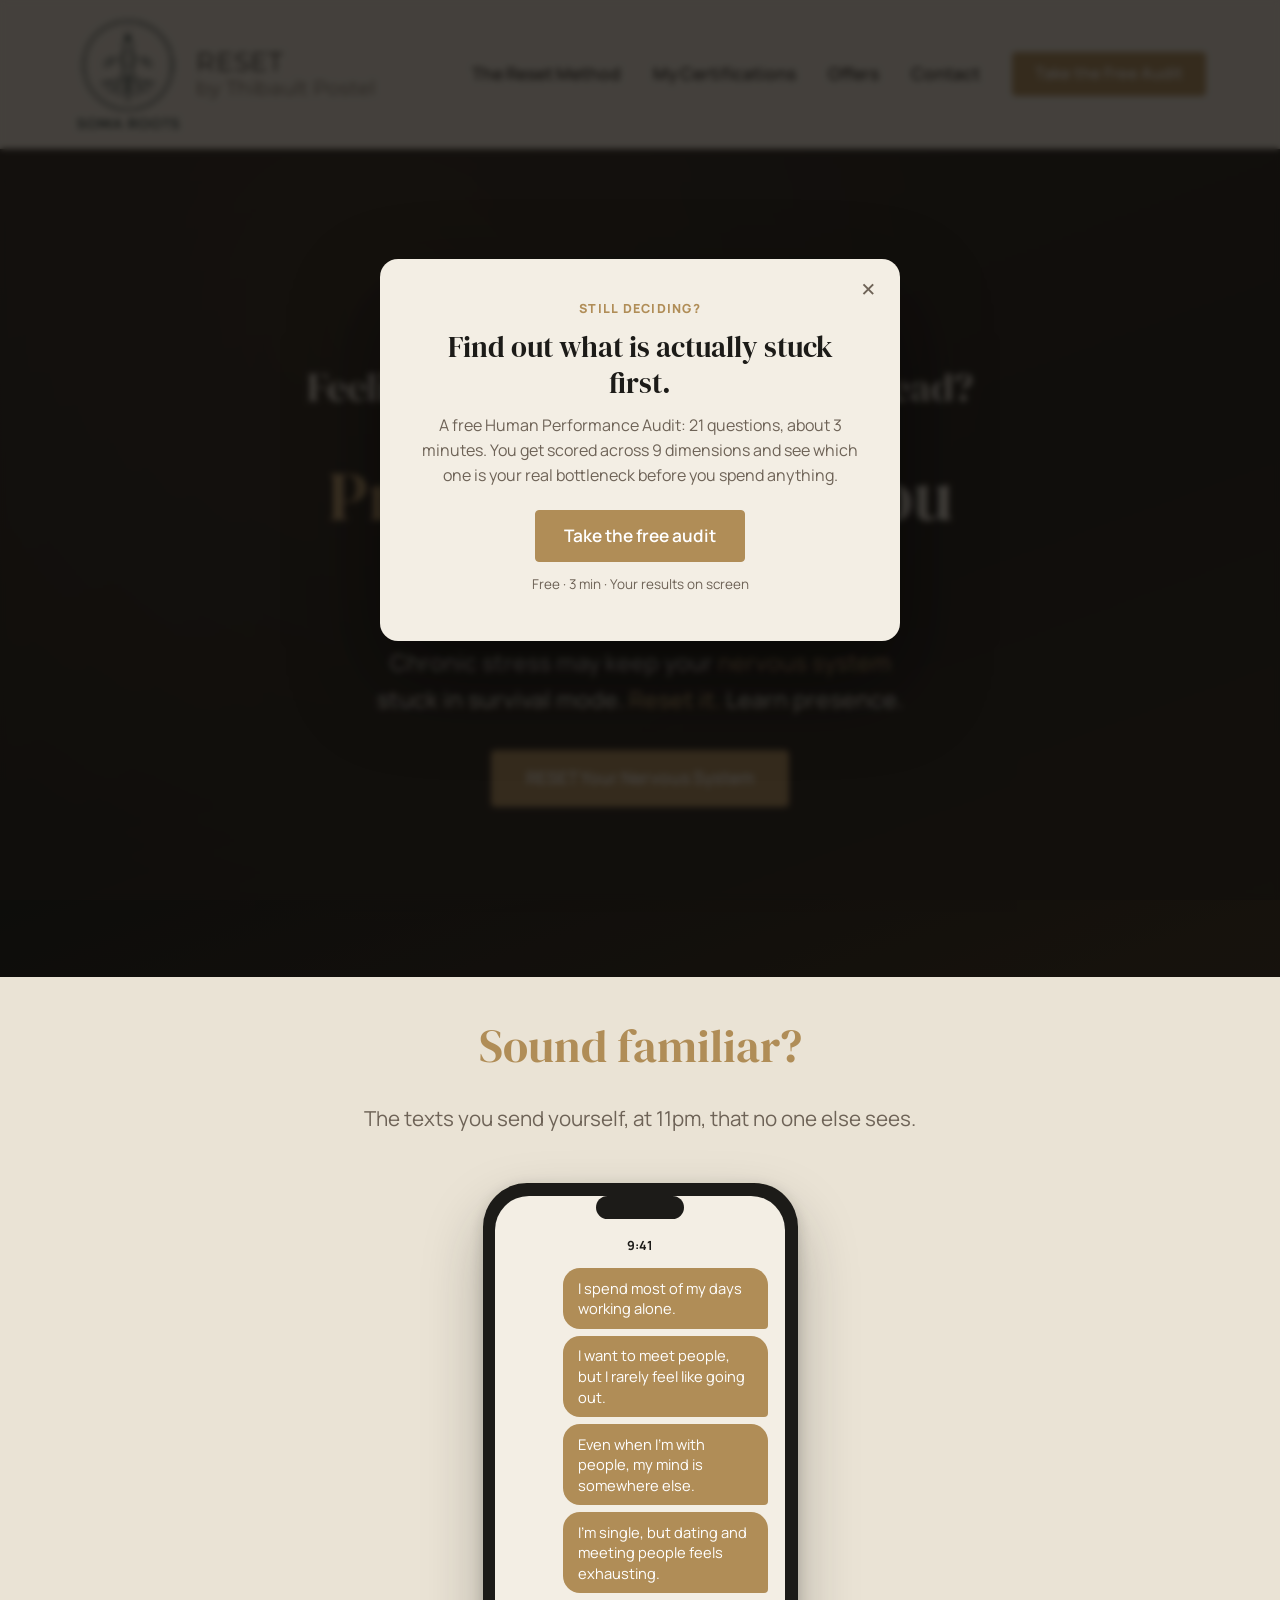
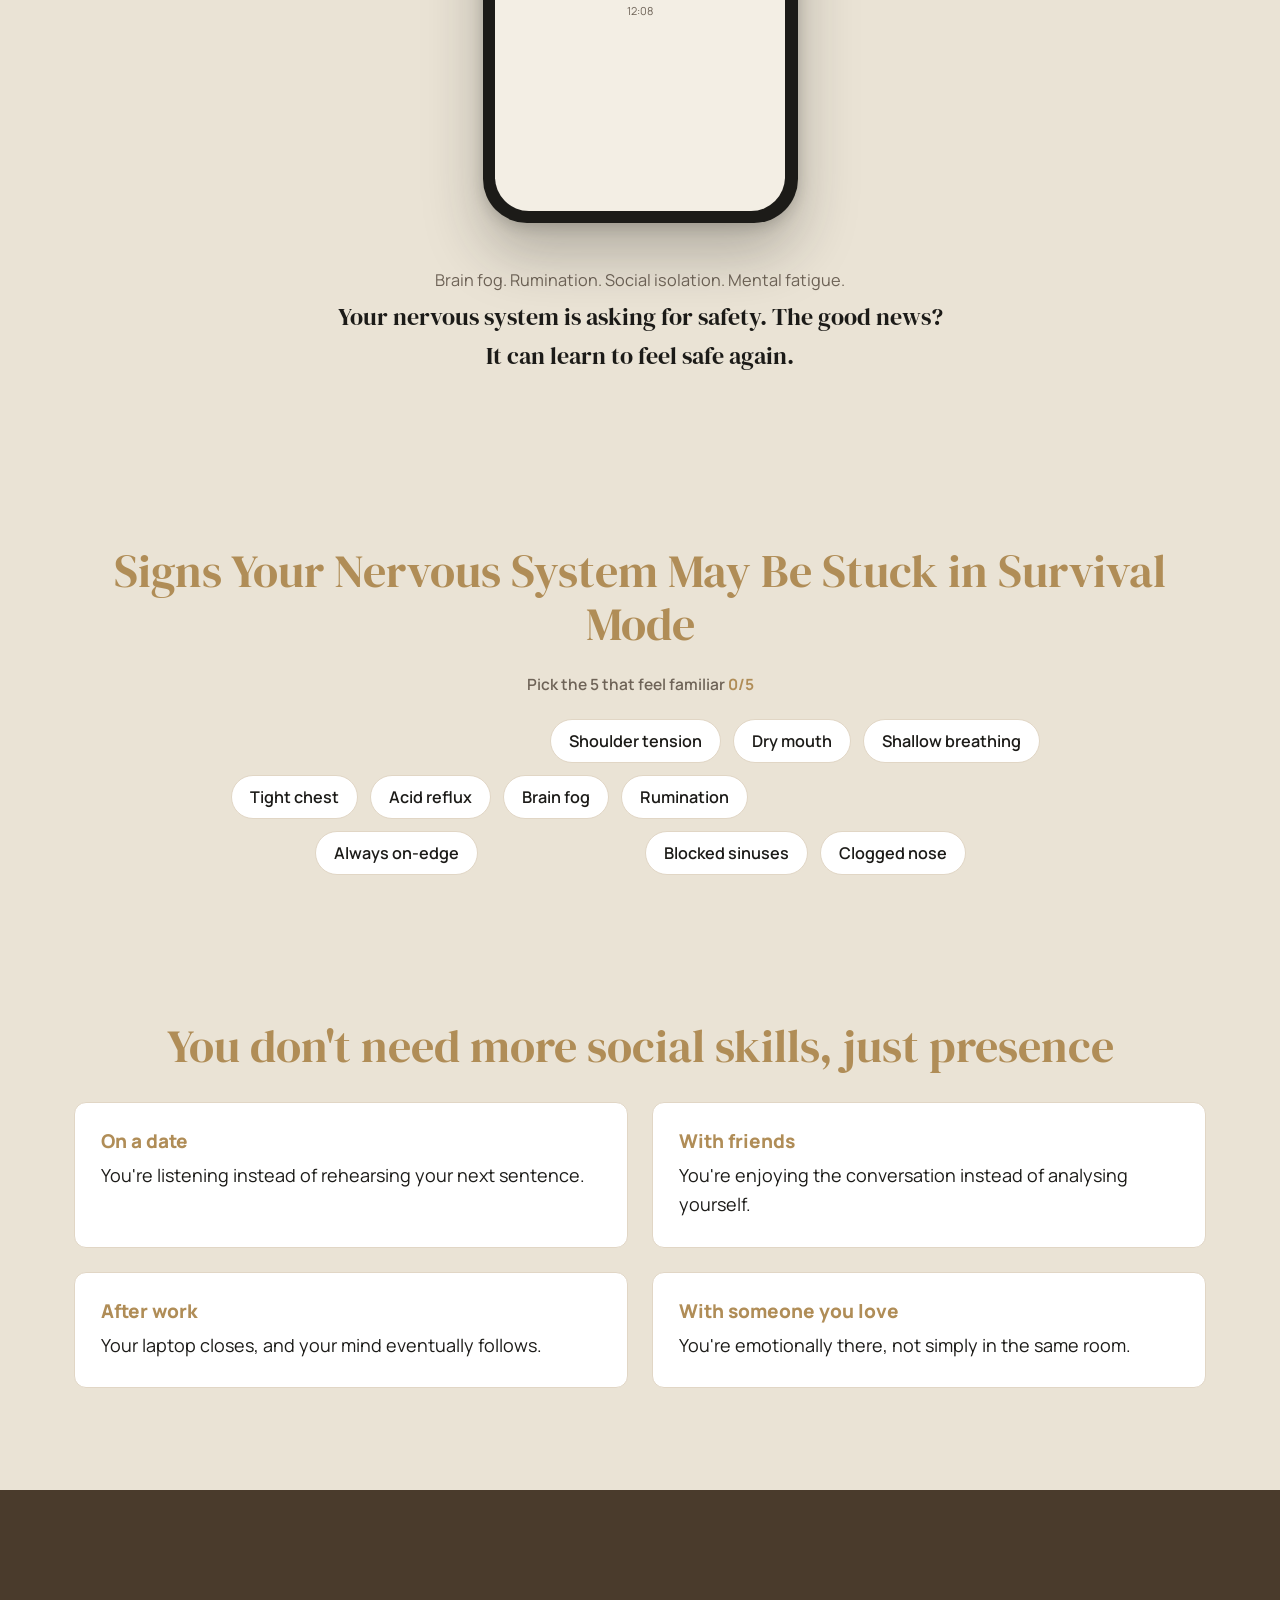
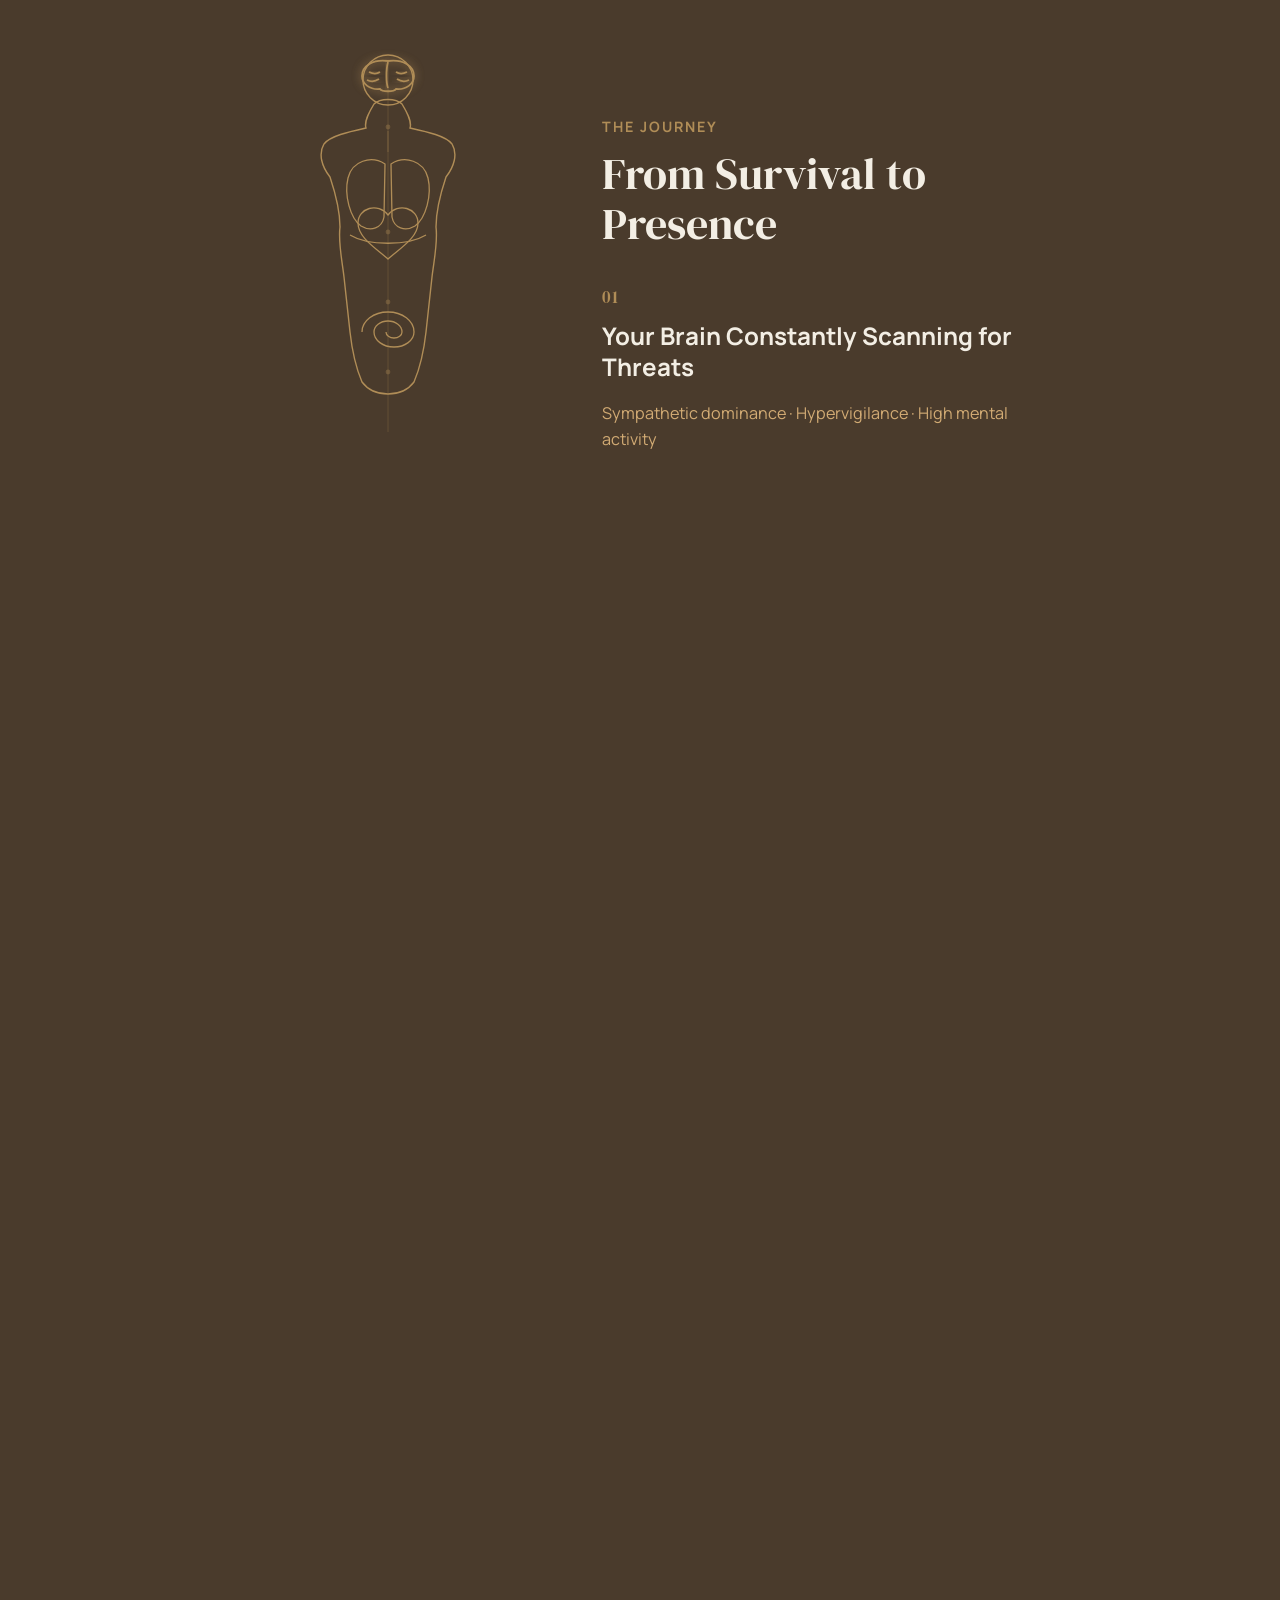
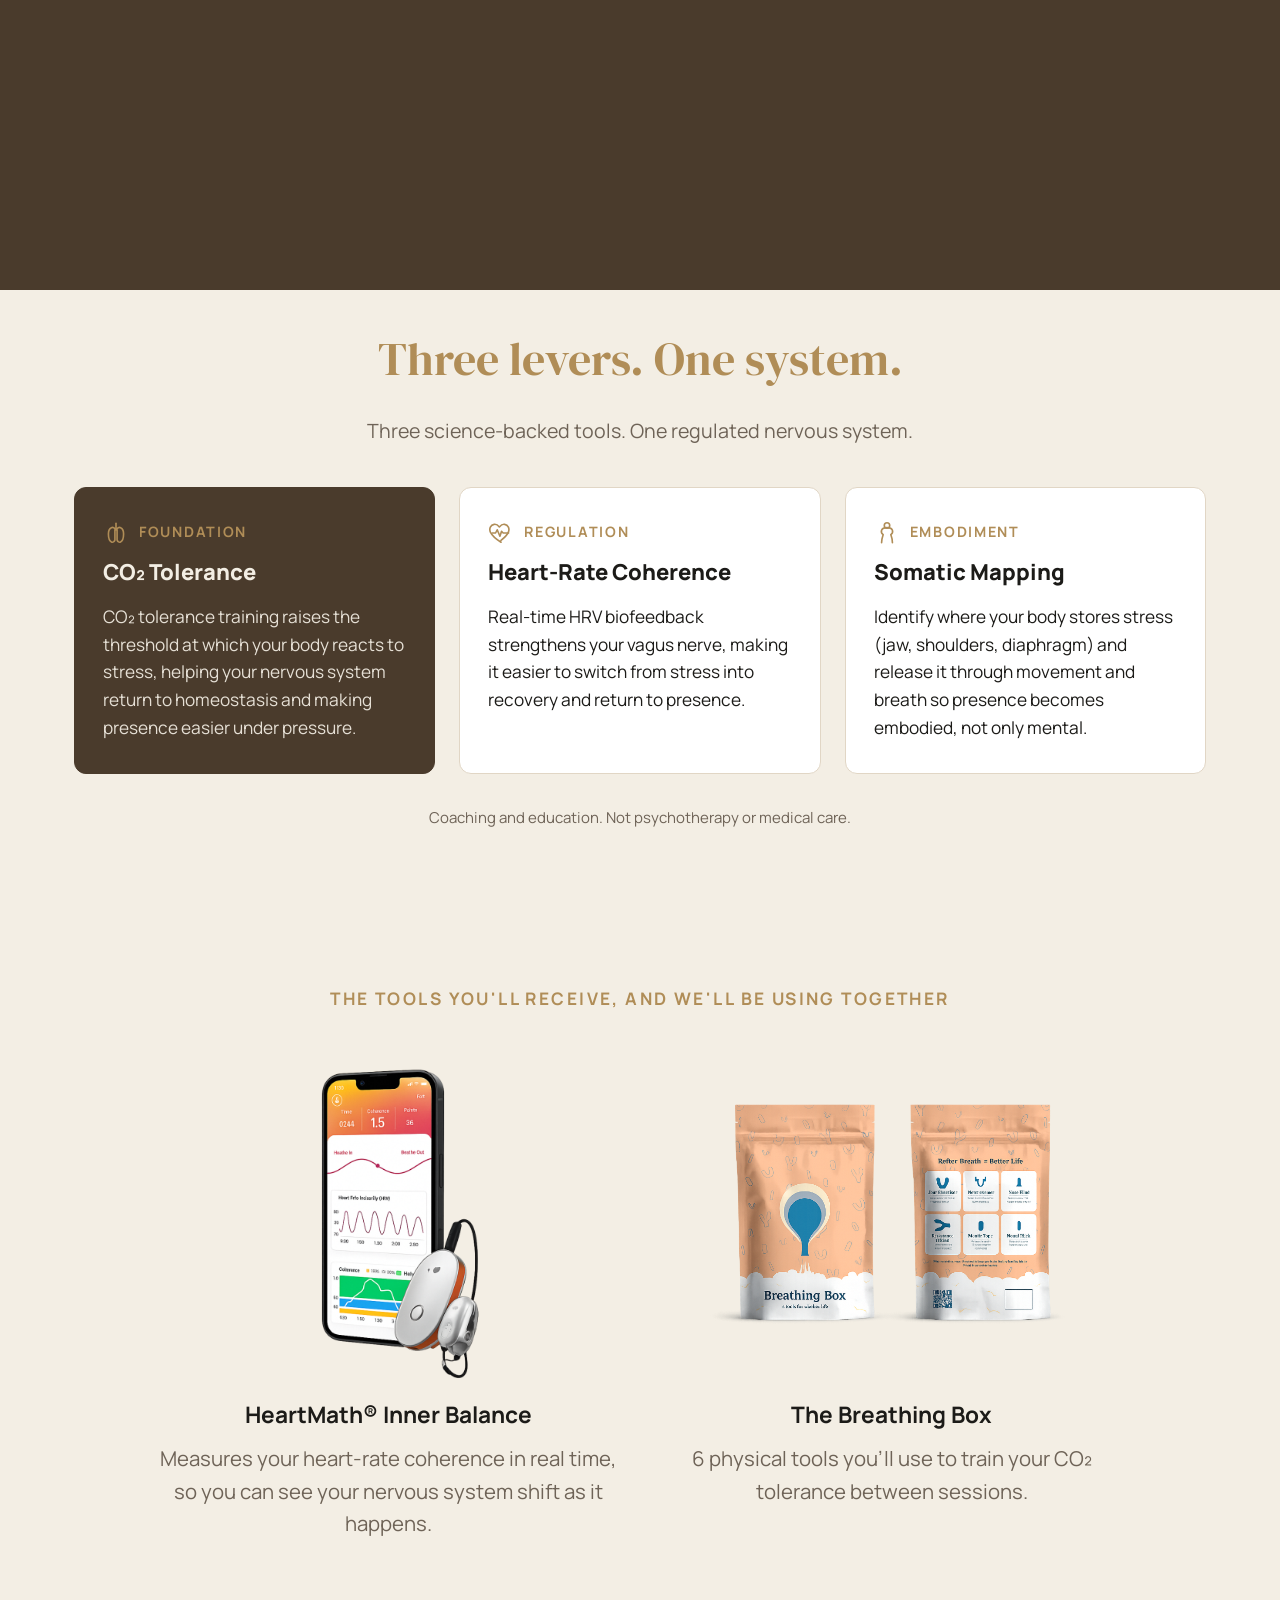
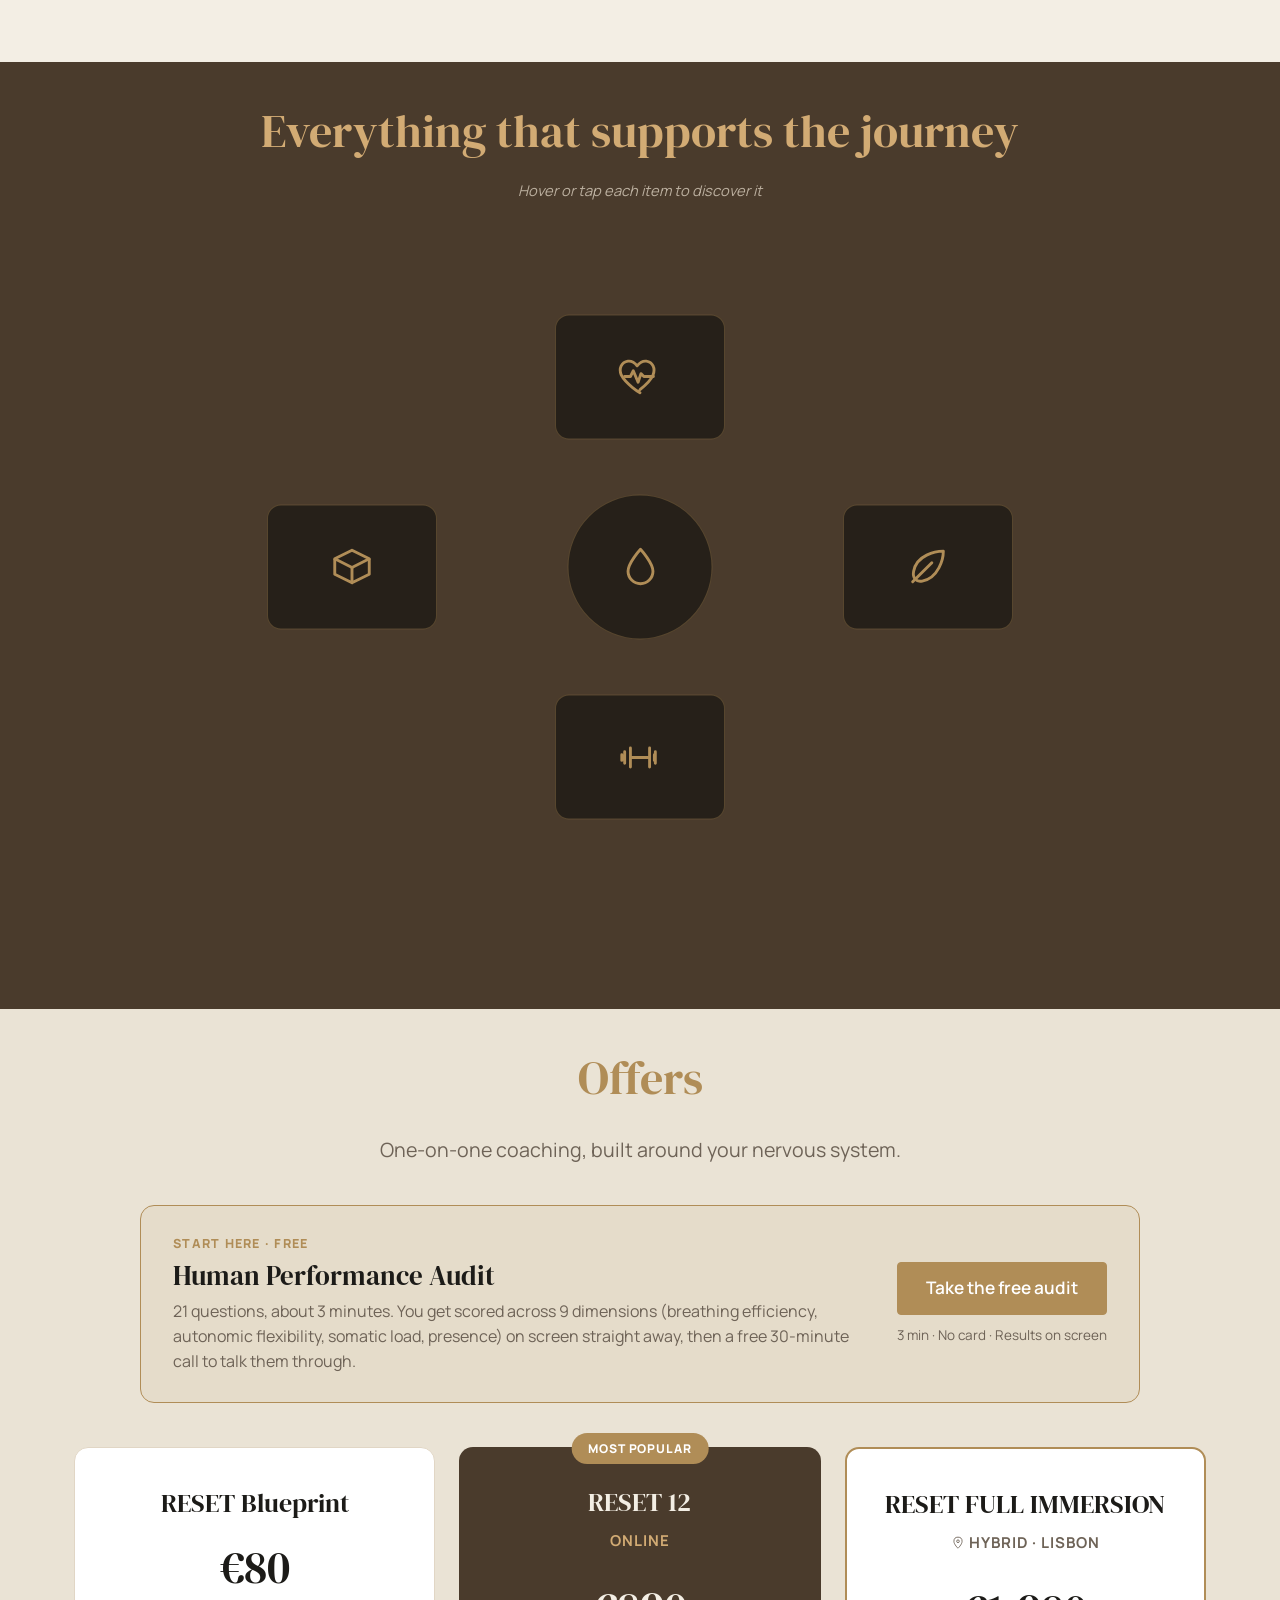
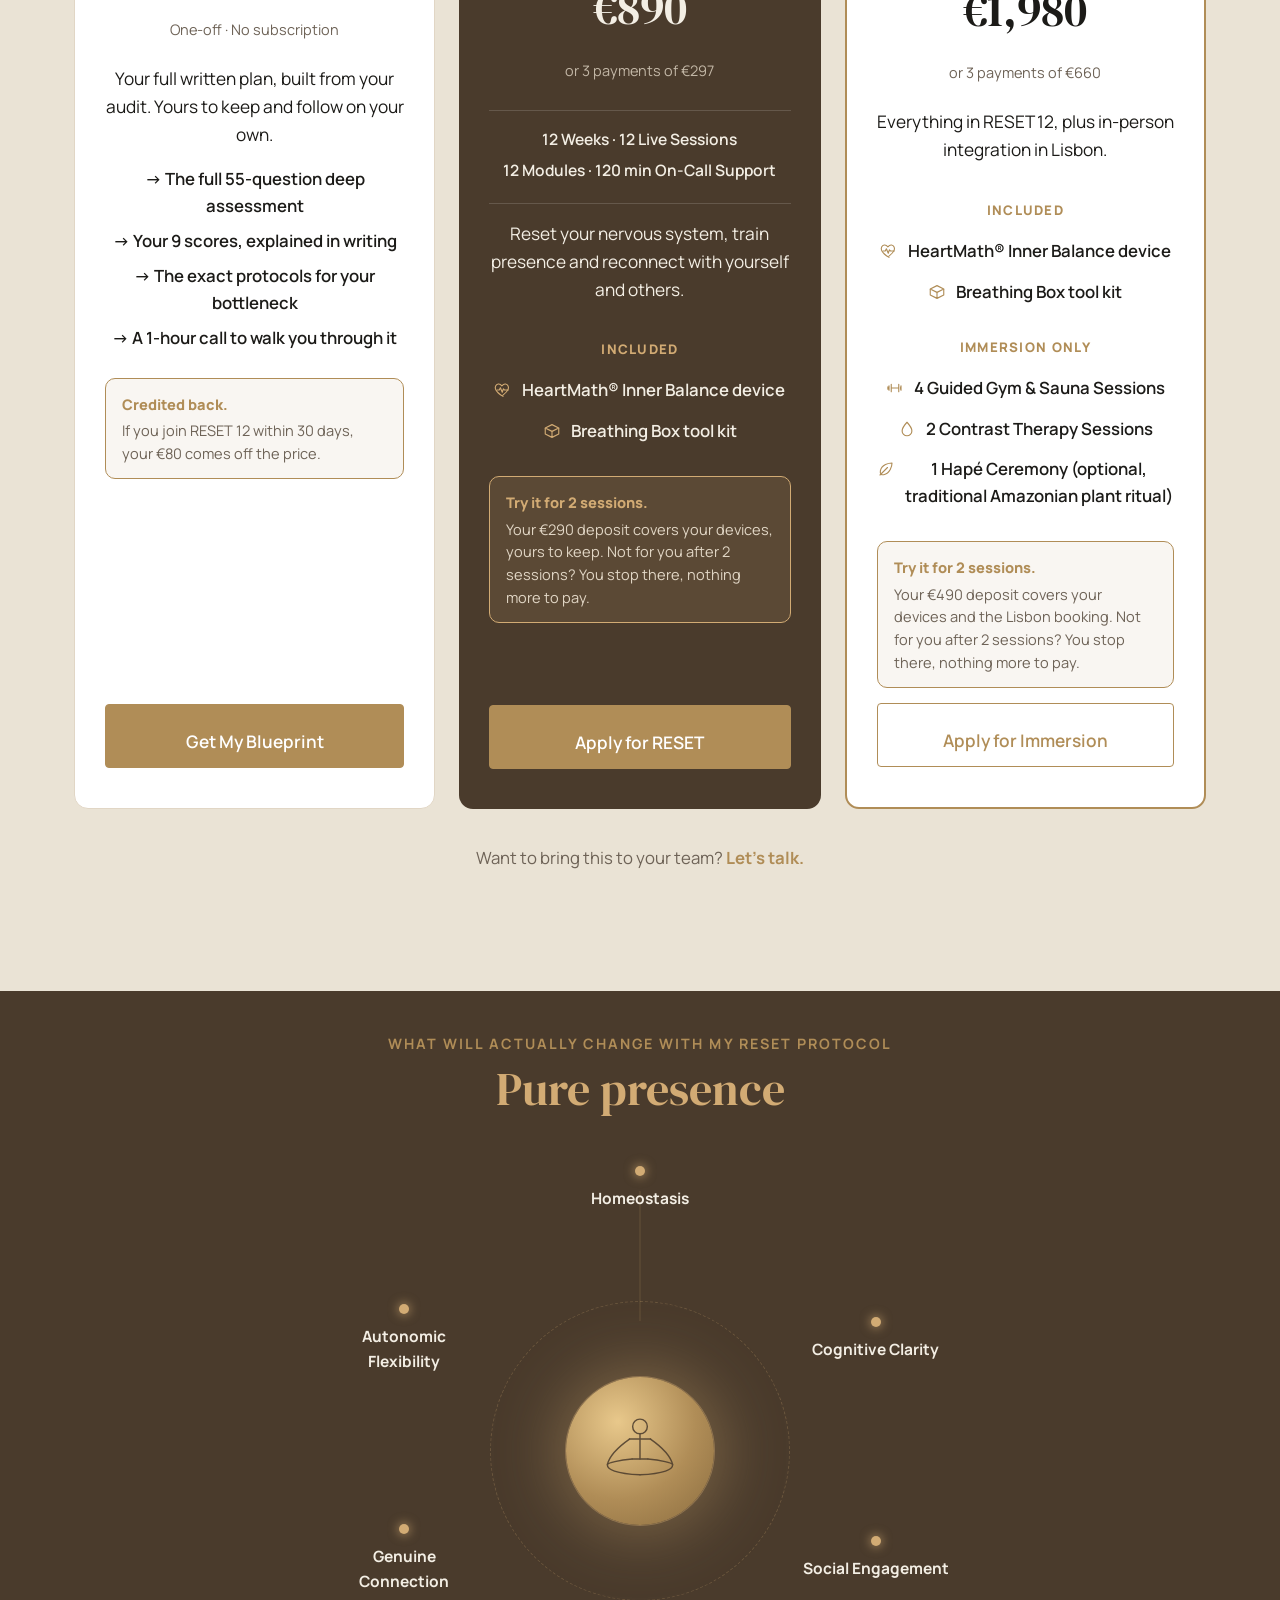
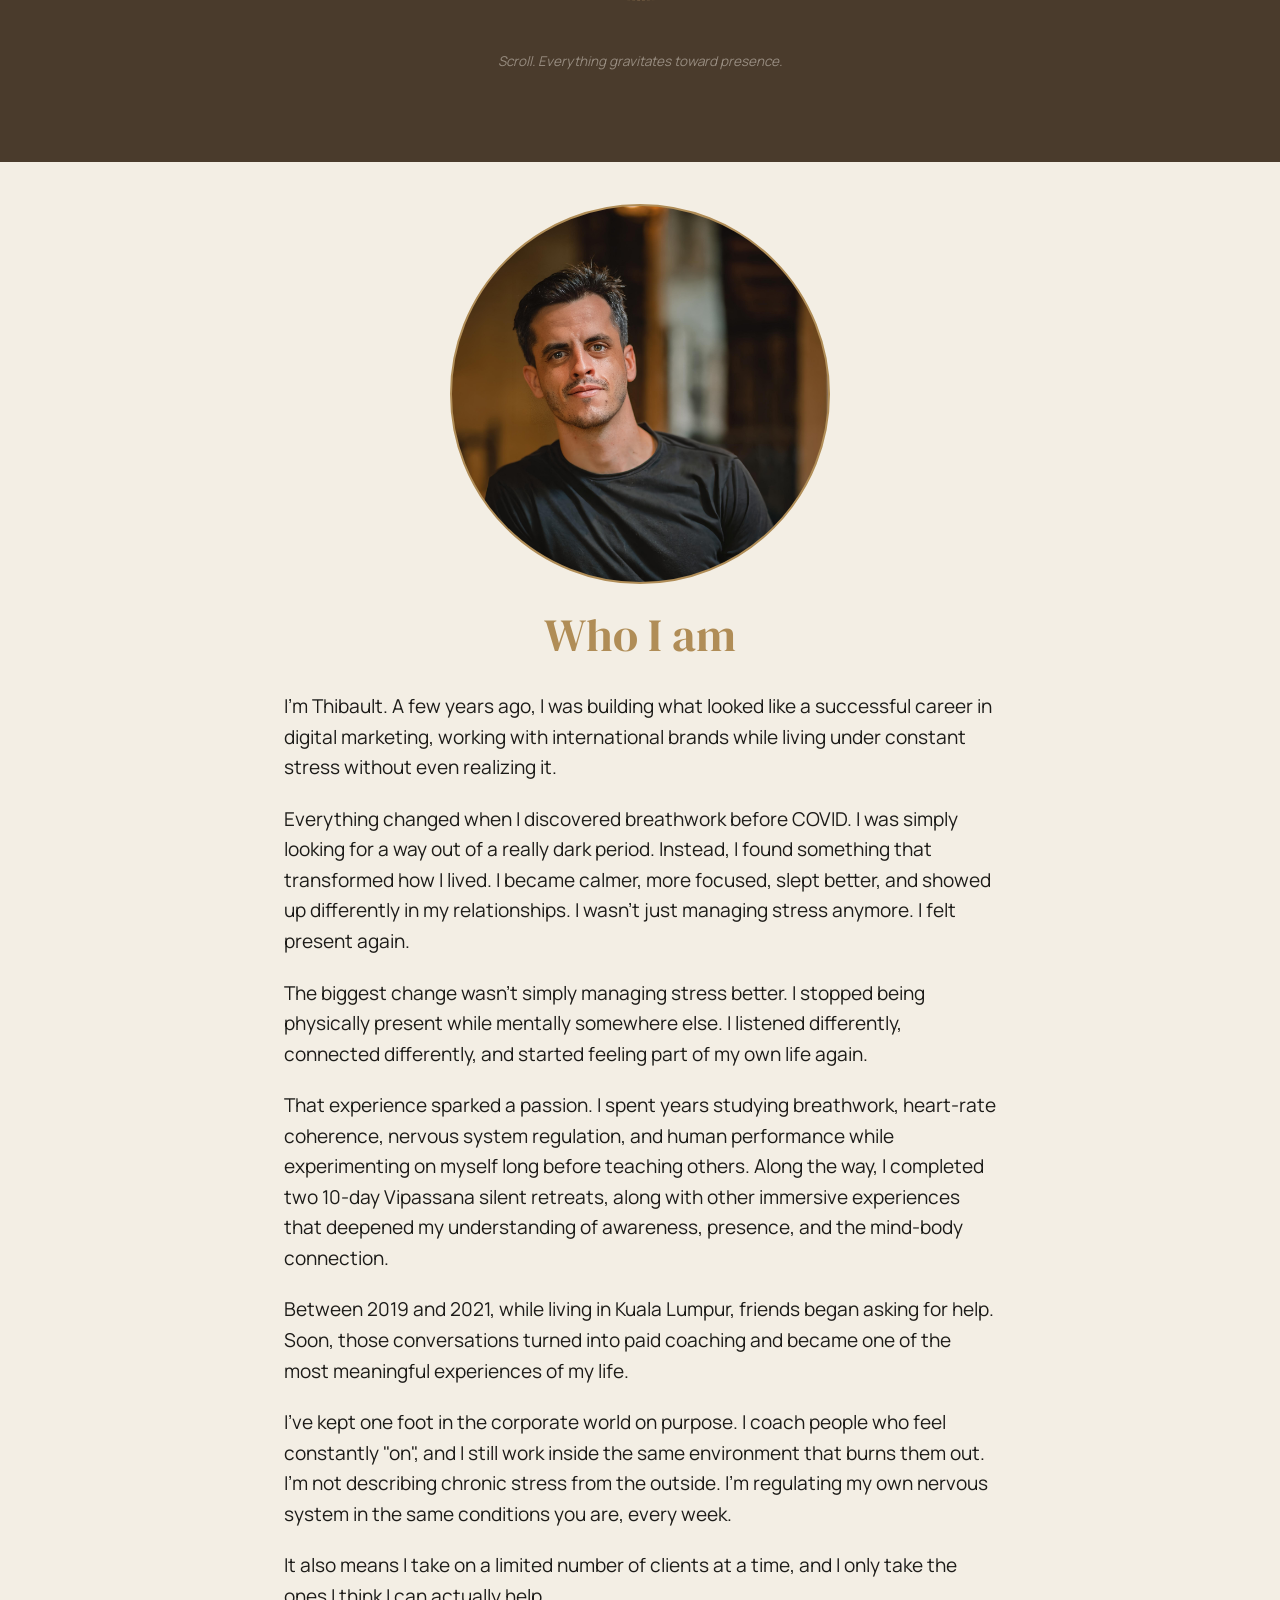
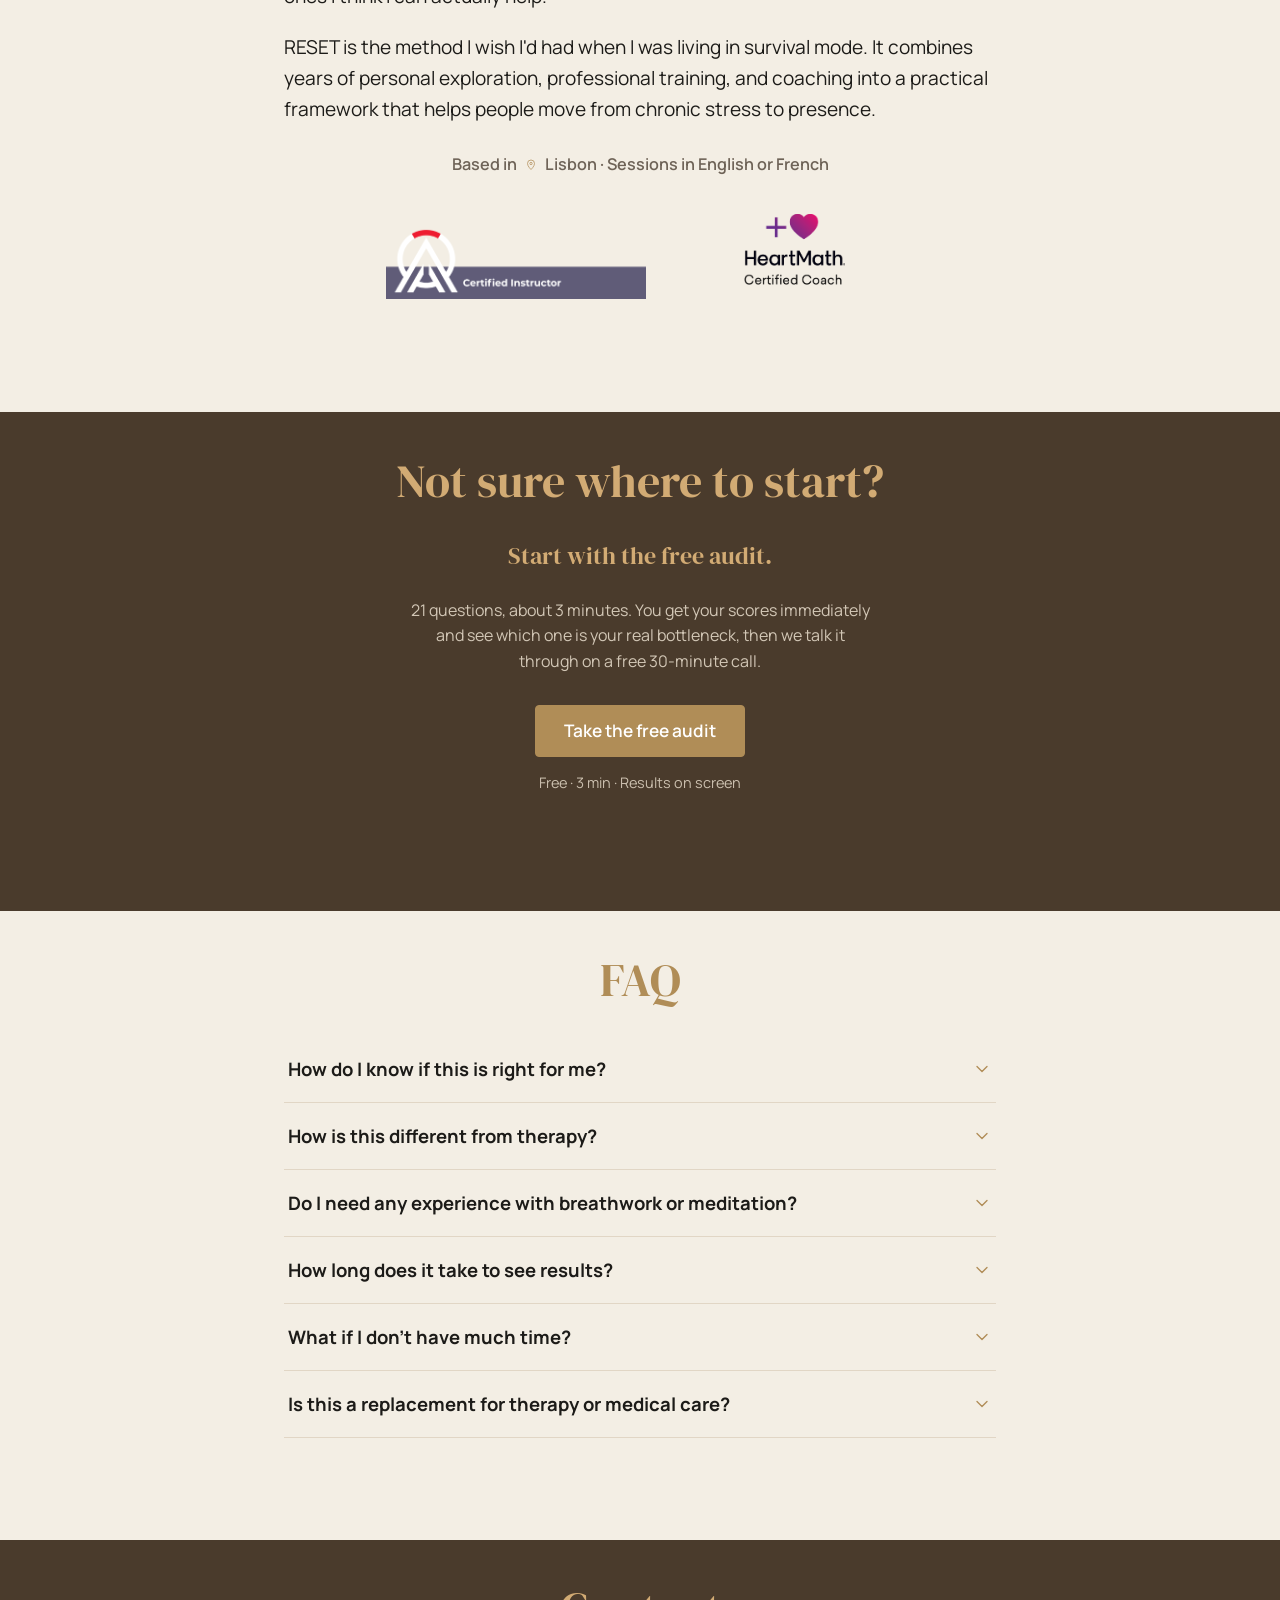
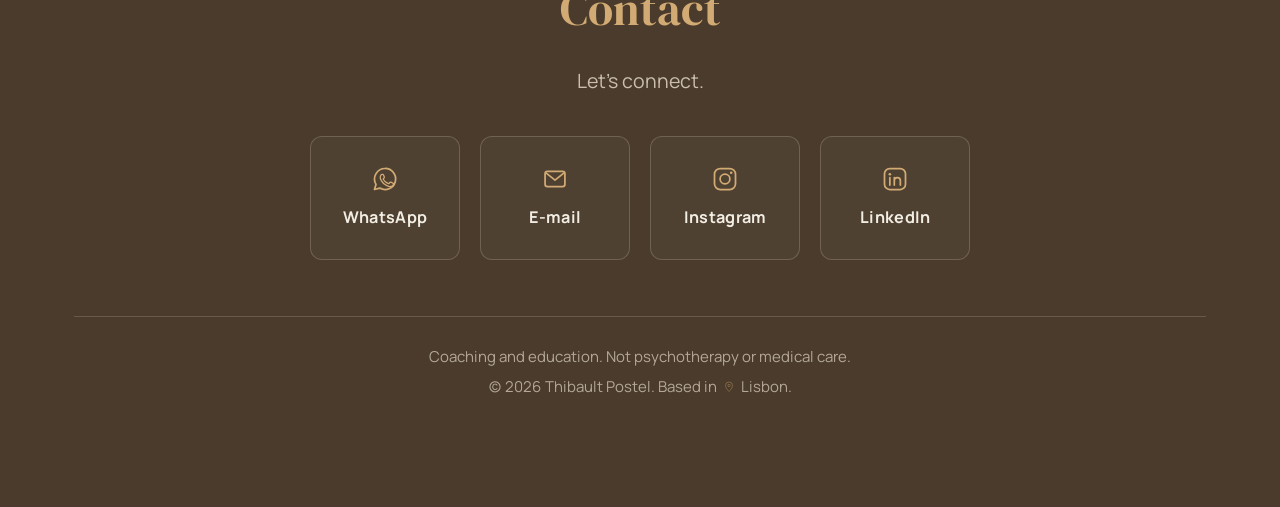
==== commit b6fa691b: "Give the domain root and the full assessment their own preview cards" ====
--- a/index.html
+++ b/index.html
@@ -2,12 +2,40 @@
 <html lang="en">
 <head>
 <meta charset="UTF-8">
-<title>RESET — Thibault Postel</title>
-<link rel="canonical" href="/thibault-reset/">
+<meta name="viewport" content="width=device-width, initial-scale=1.0">
+<title>RESET — Nervous System Regulation Coaching by Thibault Postel</title>
+<meta name="description" content="From survival mode to presence. Breath, heart coherence, and somatic practices that teach your body it's safe to rest again. Coaching and education, not therapy.">
+<link rel="canonical" href="https://soma-roots.com/thibault-reset/">
+<link rel="icon" href="/thibault-reset/favicon.png">
+
+<!-- Social crawlers do not follow the redirect below, so this page carries its
+     own preview card. Without it, sharing the bare domain shows nothing. -->
+<meta property="og:type" content="website">
+<meta property="og:url" content="https://soma-roots.com/thibault-reset/">
+<meta property="og:title" content="RESET — Nervous System Regulation Coaching by Thibault Postel">
+<meta property="og:description" content="From survival mode to presence. Breath, heart coherence, and somatic practices that teach your body it's safe to rest again. Coaching and education, not therapy.">
+<meta property="og:image" content="https://soma-roots.com/thibault-reset/images/og-image.jpg">
+<meta property="og:image:width" content="1200">
+<meta property="og:image:height" content="630">
+<meta name="twitter:card" content="summary_large_image">
+<meta name="twitter:title" content="RESET — Nervous System Regulation Coaching by Thibault Postel">
+<meta name="twitter:description" content="From survival mode to presence. Breath, heart coherence, and somatic practices that teach your body it's safe to rest again. Coaching and education, not therapy.">
+<meta name="twitter:image" content="https://soma-roots.com/thibault-reset/images/og-image.jpg">
+
+<link rel="alternate" hreflang="en" href="https://soma-roots.com/thibault-reset/">
+<link rel="alternate" hreflang="fr" href="https://soma-roots.com/thibault-reset/fr/">
+<link rel="alternate" hreflang="x-default" href="https://soma-roots.com/thibault-reset/">
+
 <meta http-equiv="refresh" content="0; url=/thibault-reset/">
 <script>window.location.replace('/thibault-reset/');</script>
+<style>
+  body { margin: 0; font-family: system-ui, -apple-system, sans-serif;
+         background: #F3EEE4; color: #1C1B18; display: flex;
+         align-items: center; justify-content: center; min-height: 100vh; }
+  a { color: #B08D57; }
+</style>
 </head>
 <body>
-<p>Redirecting to <a href="/thibault-reset/">/thibault-reset/</a>…</p>
+<p>Redirecting to <a href="/thibault-reset/">soma-roots.com/thibault-reset/</a>…</p>
 </body>
 </html>
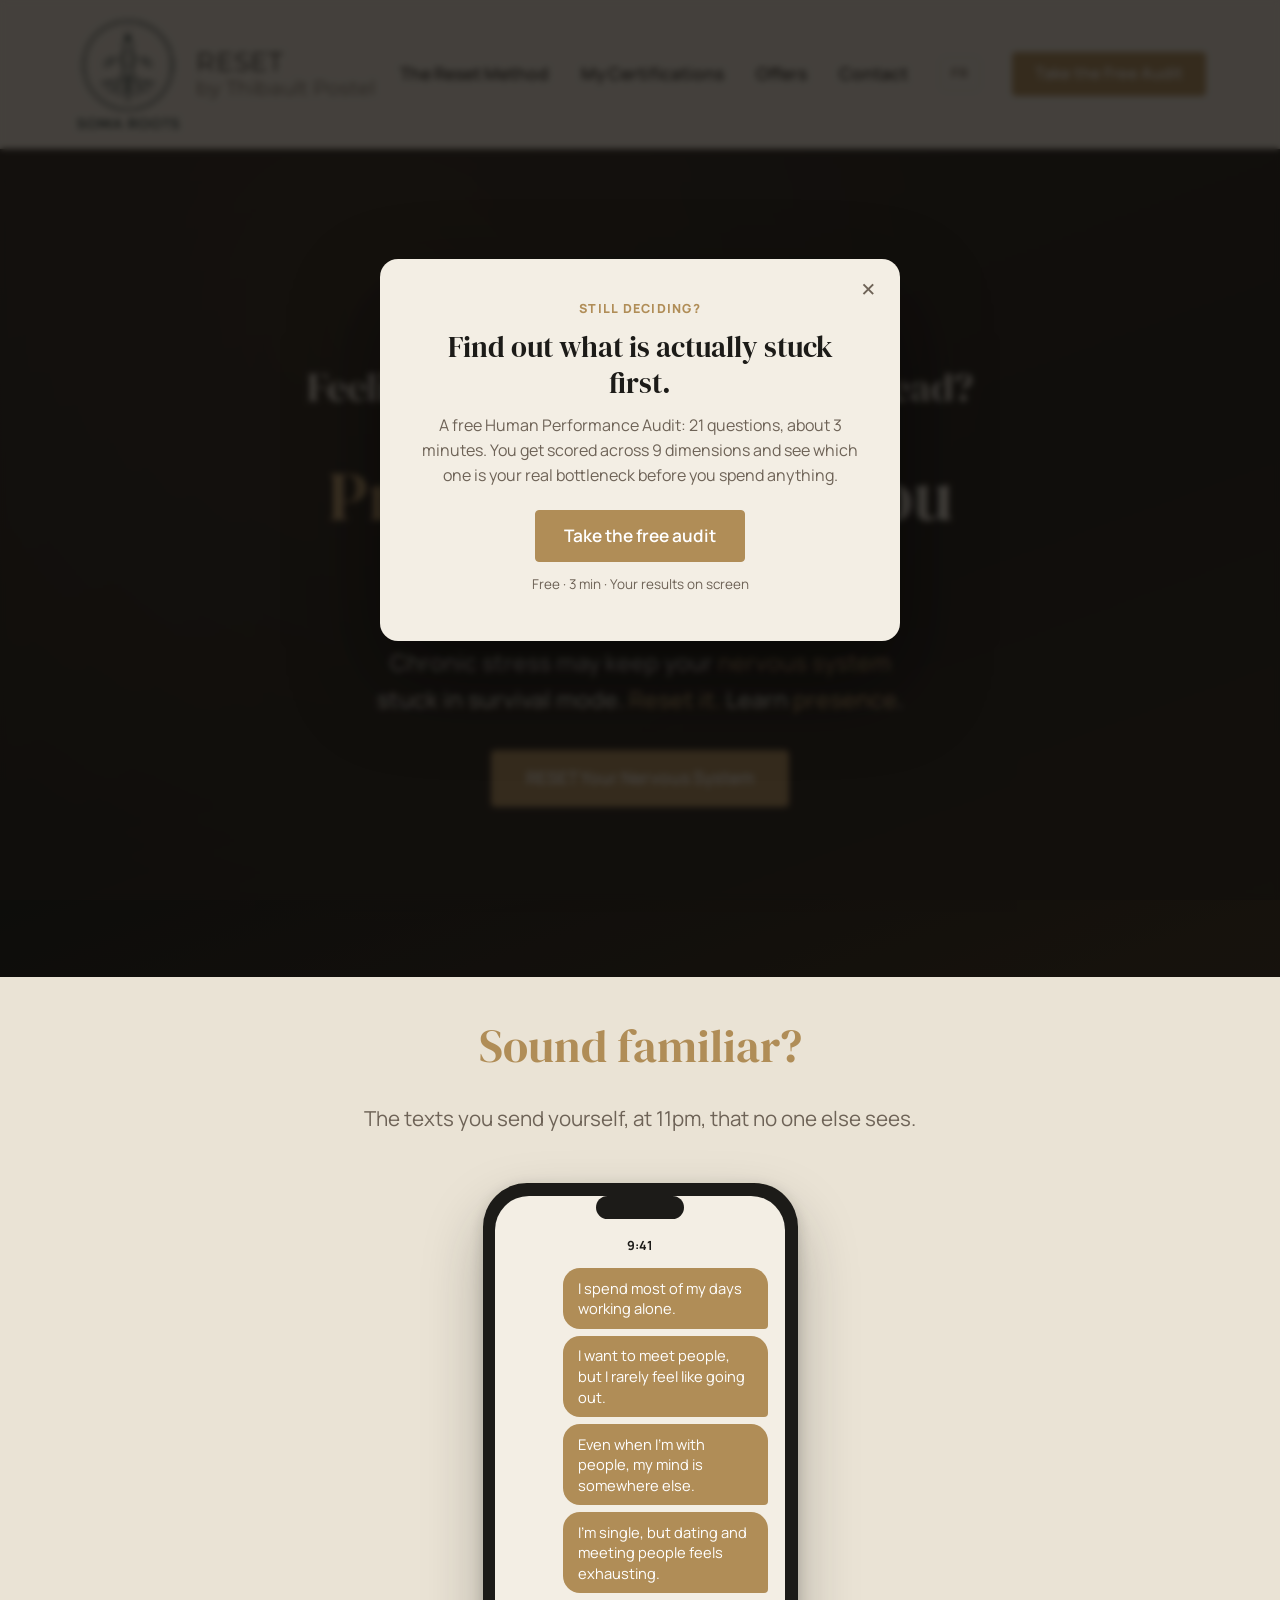
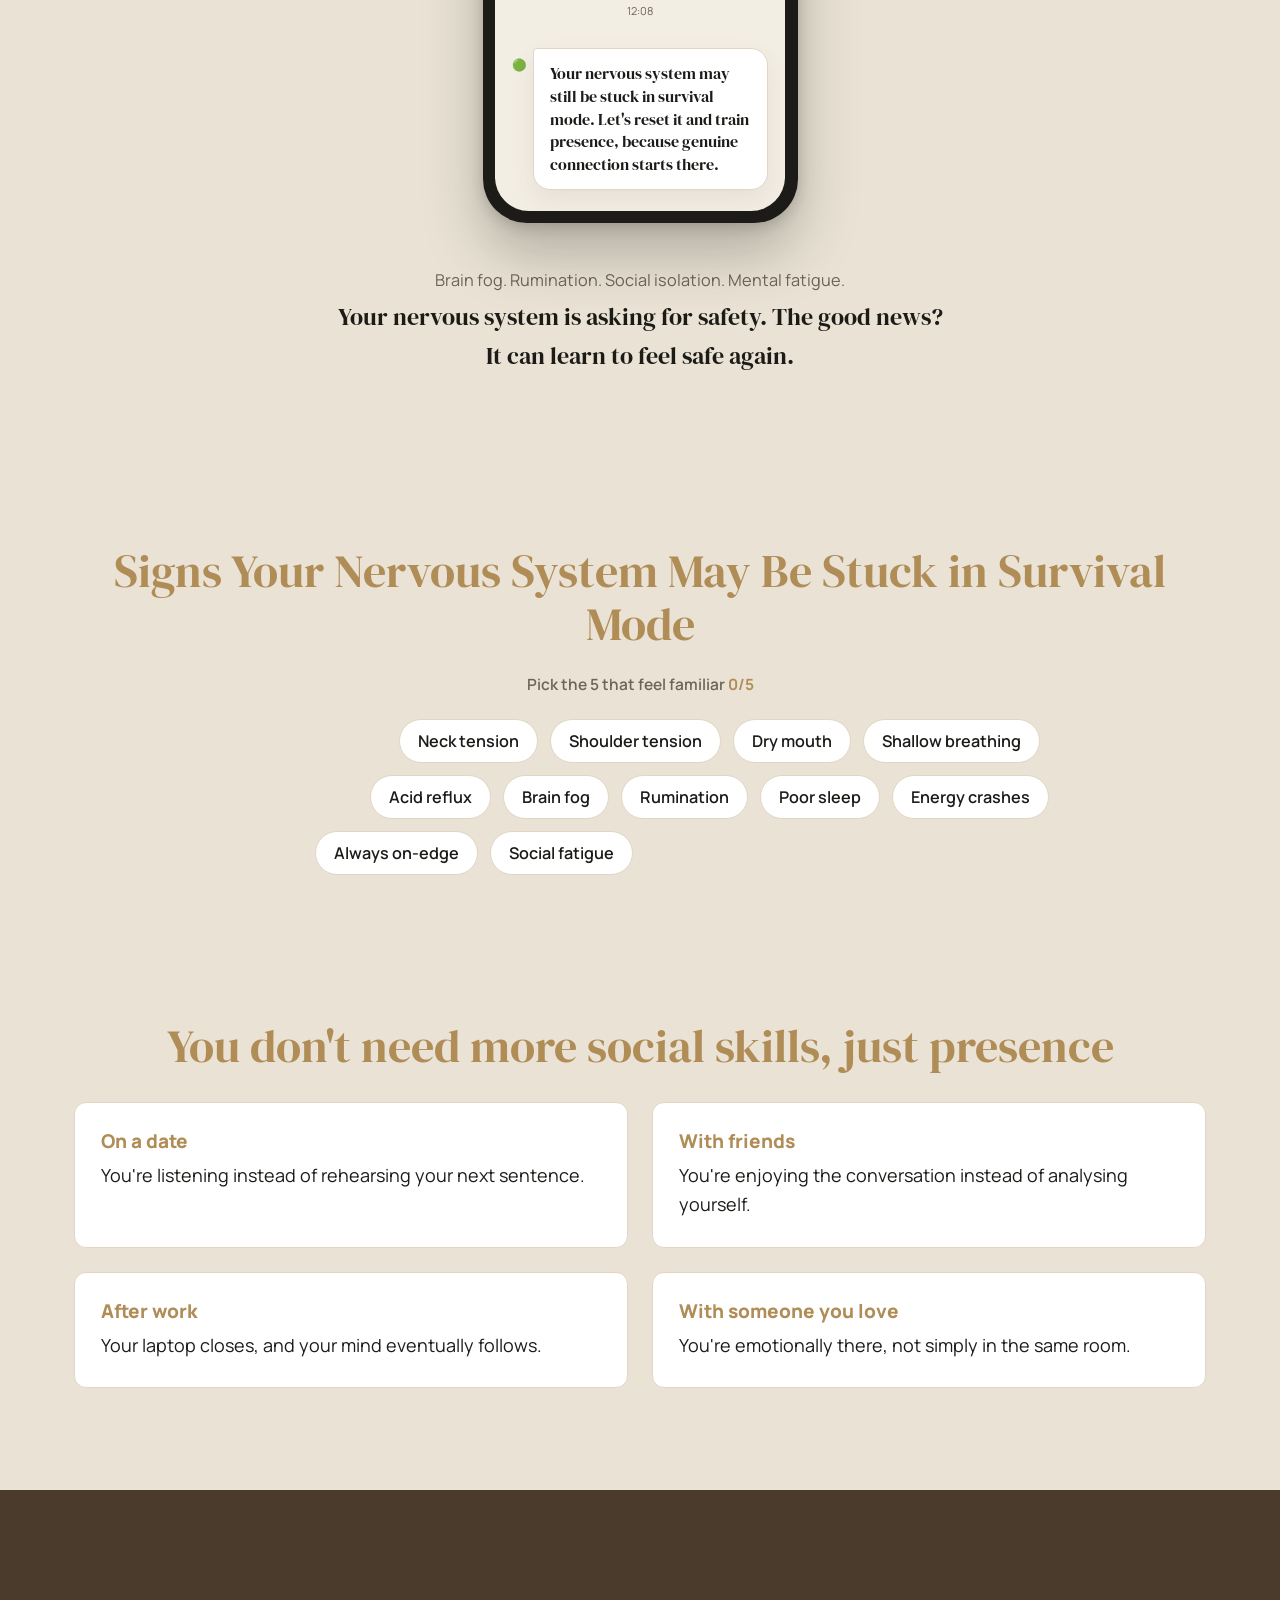
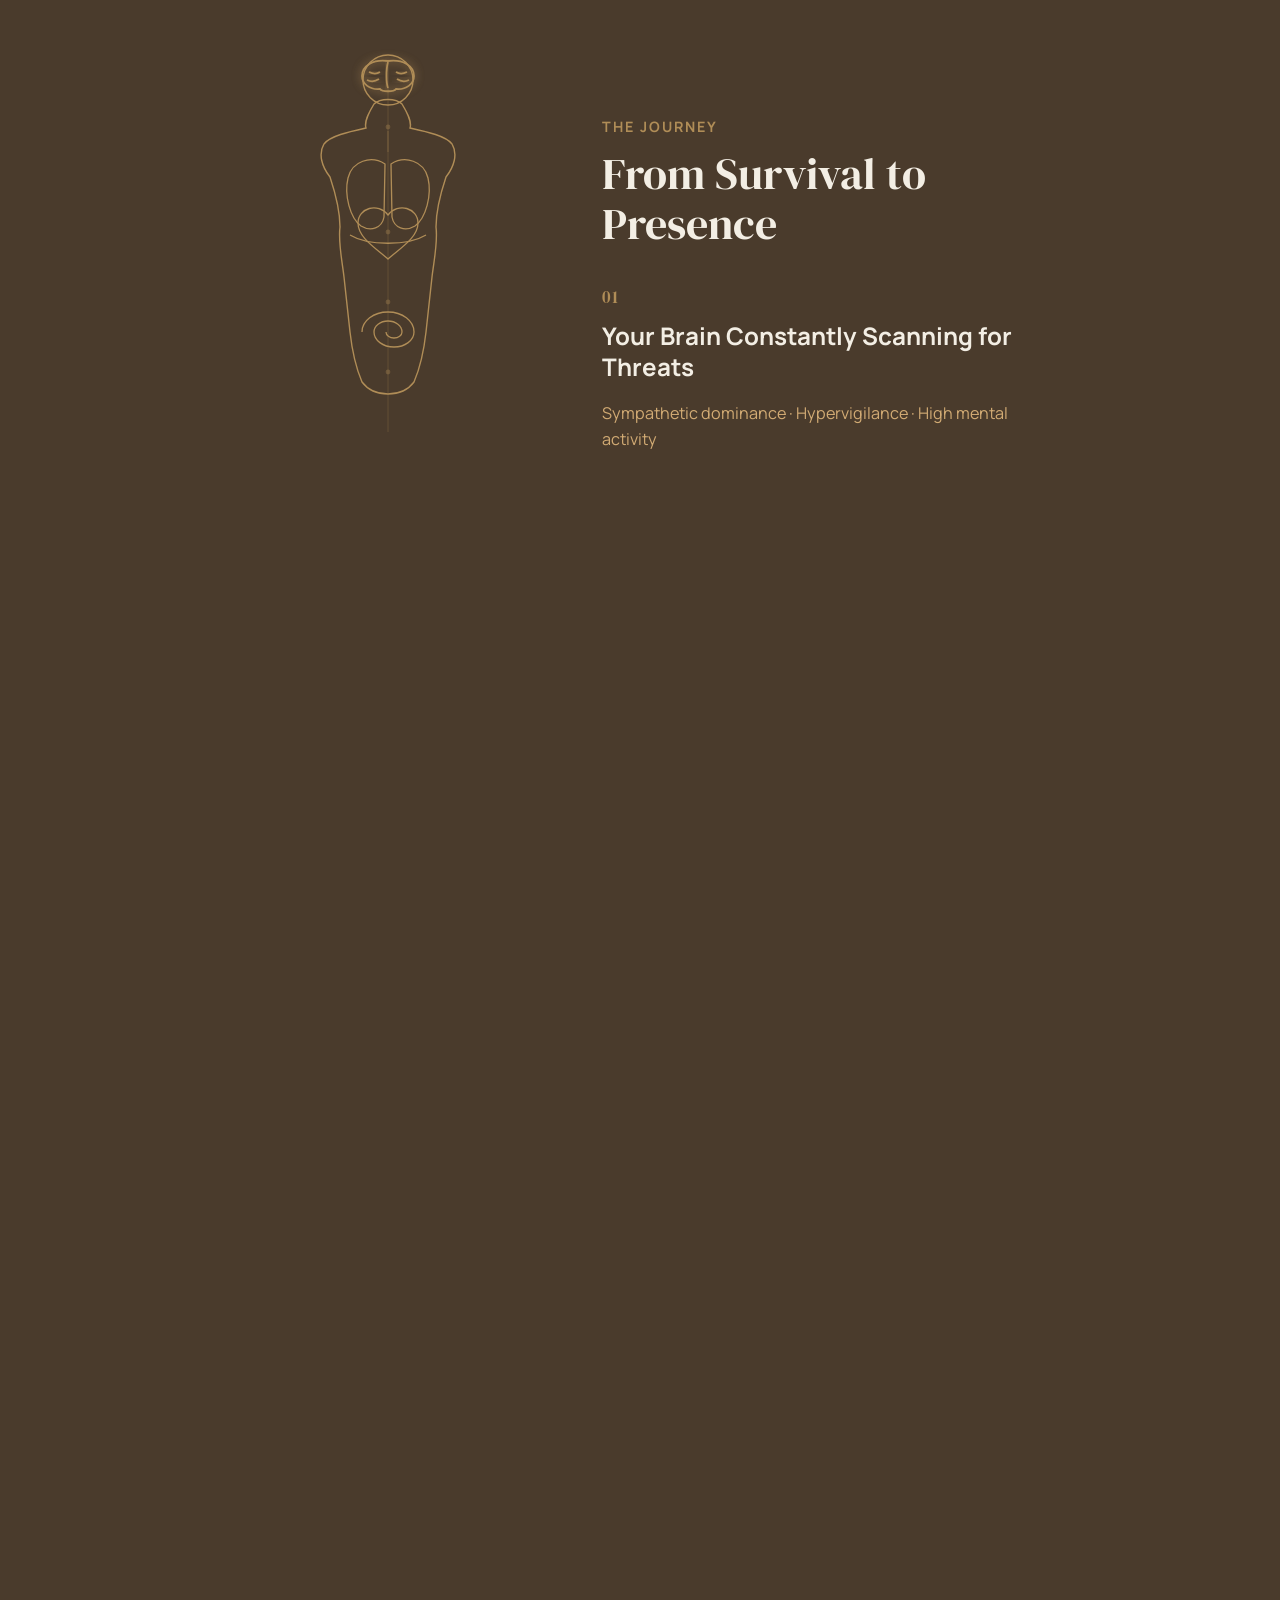
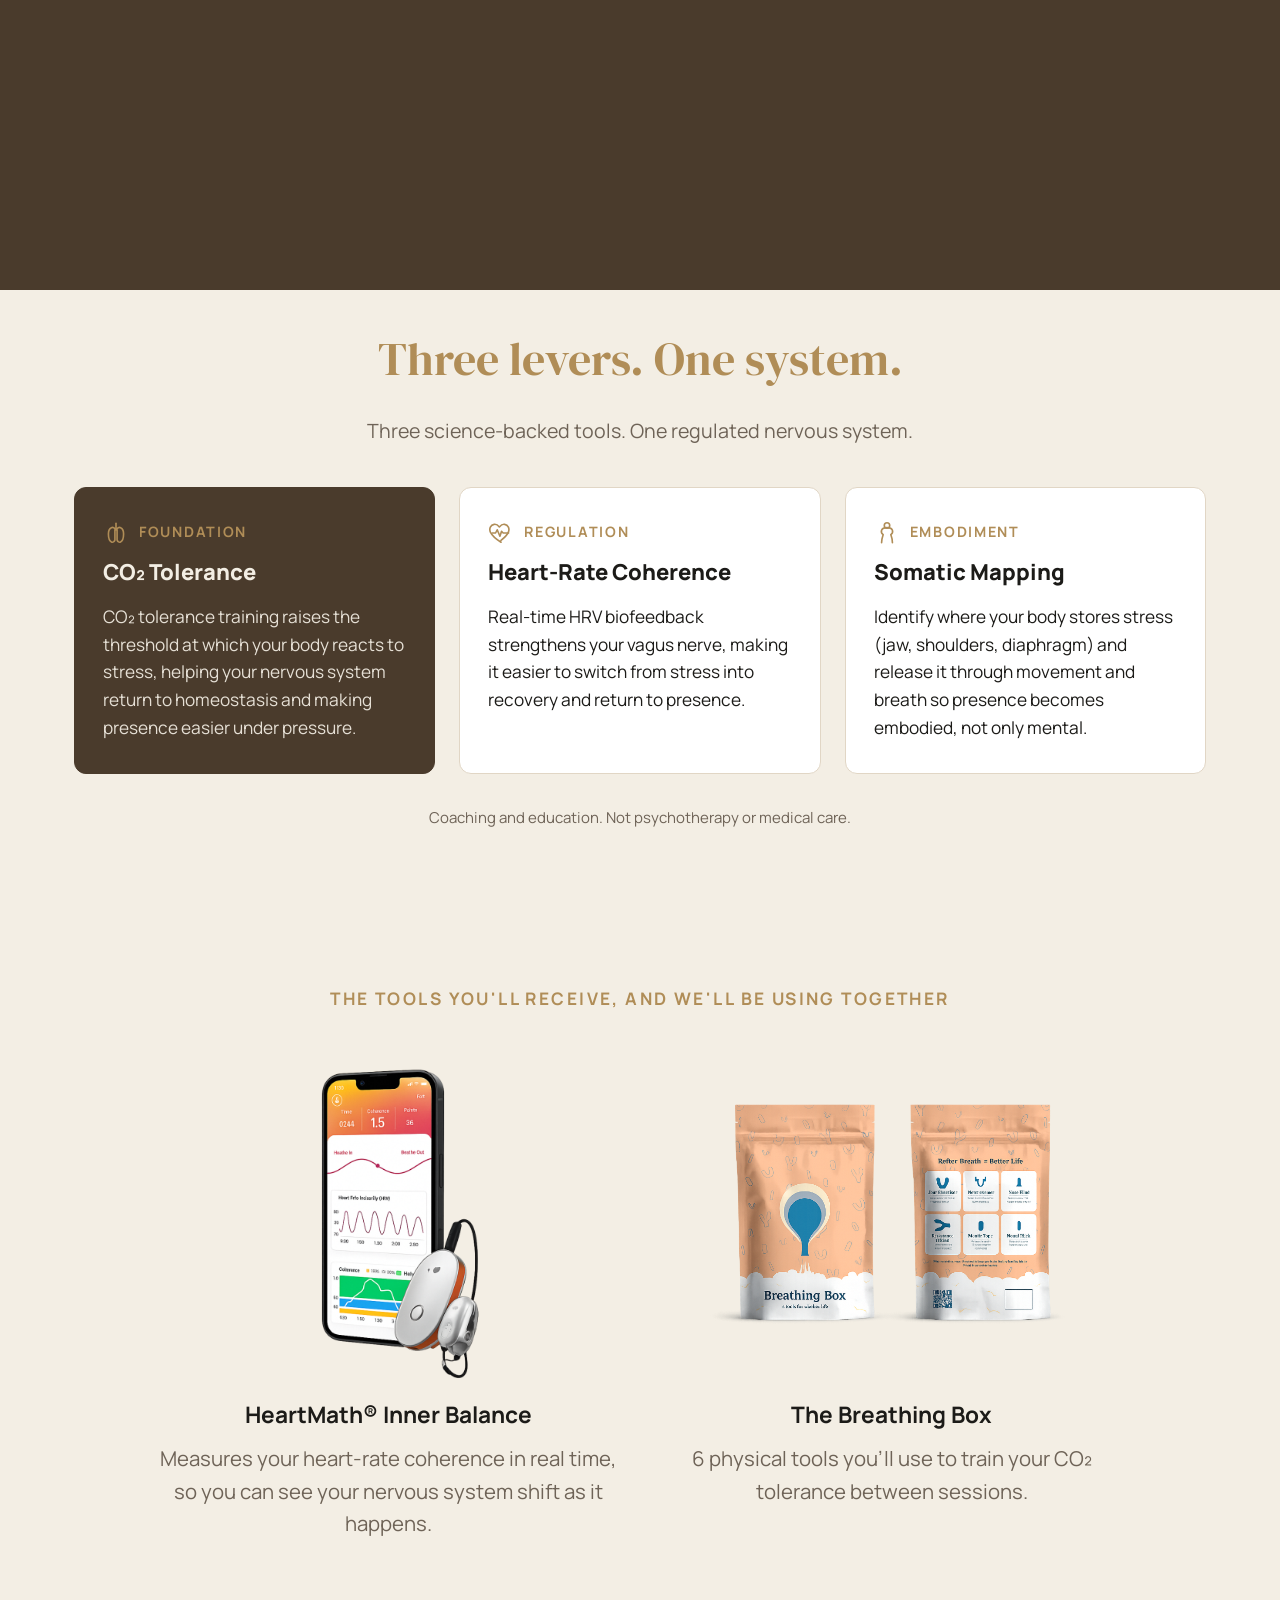
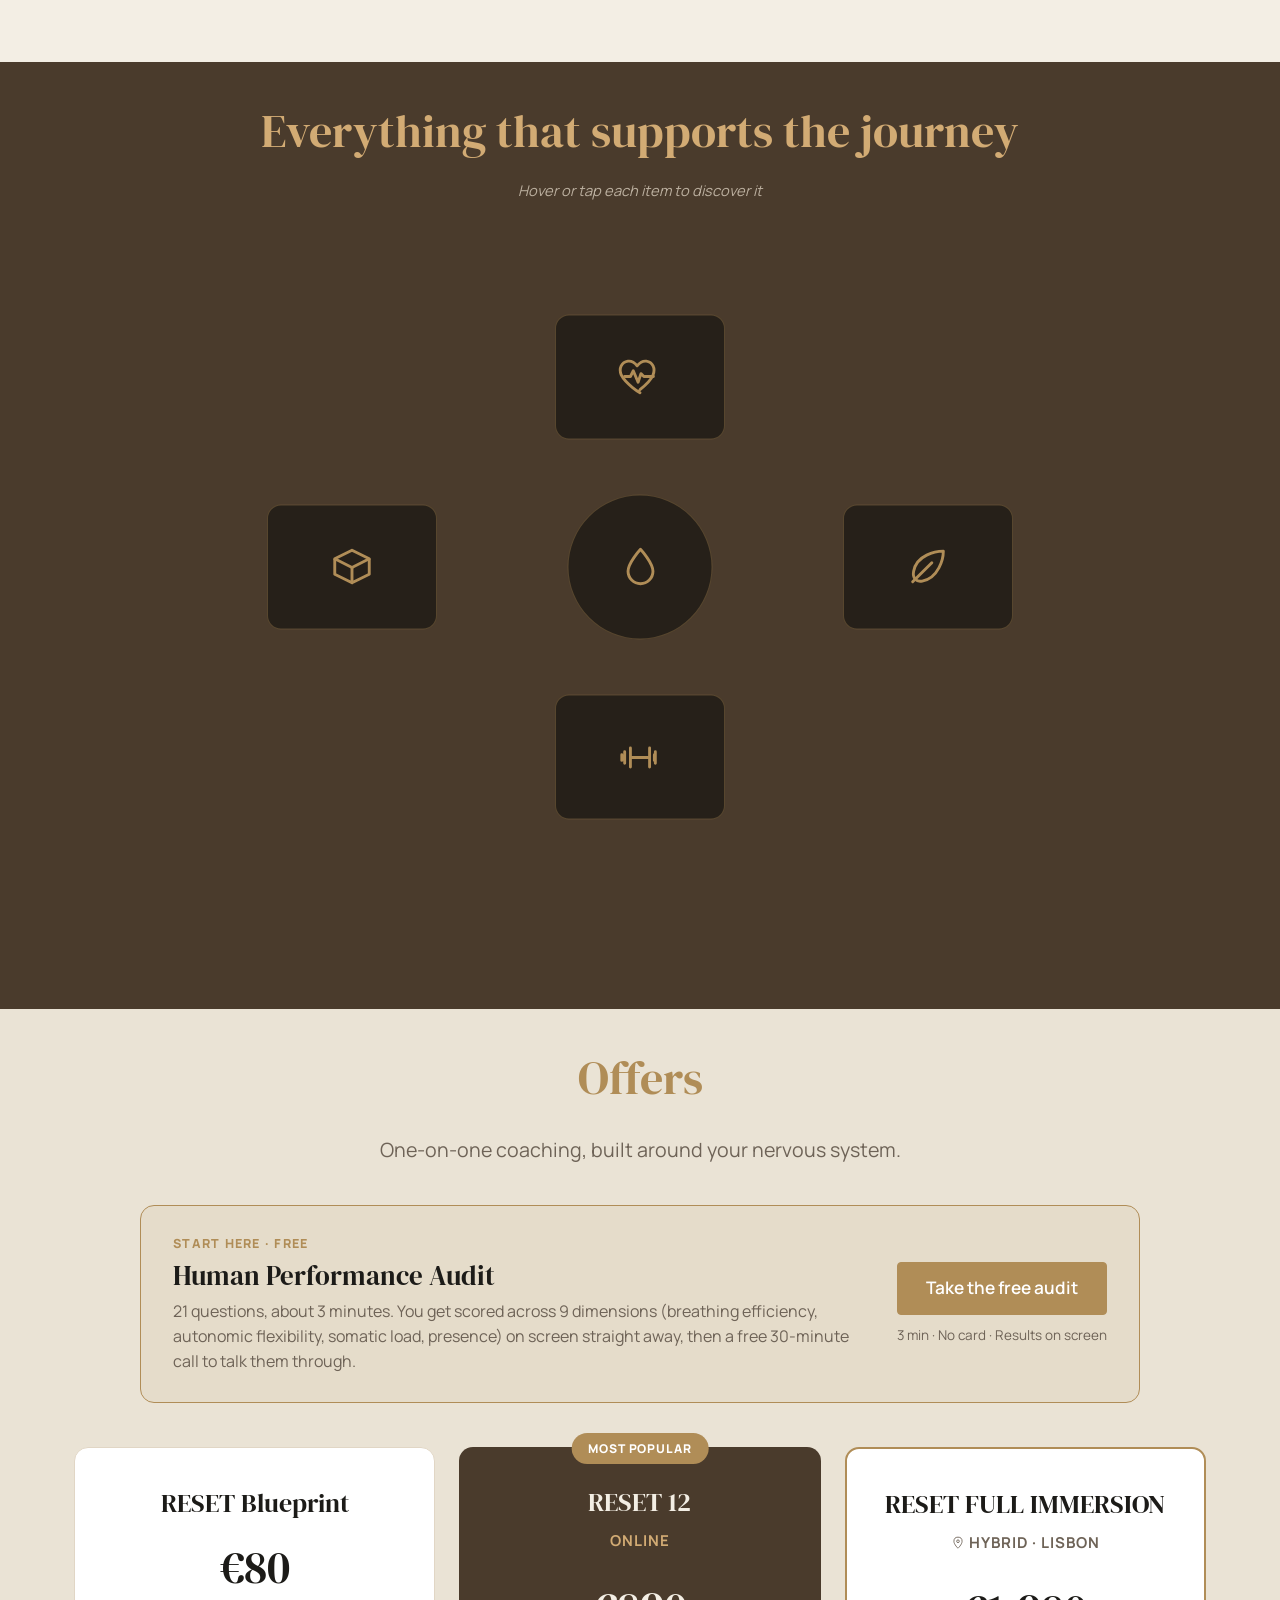
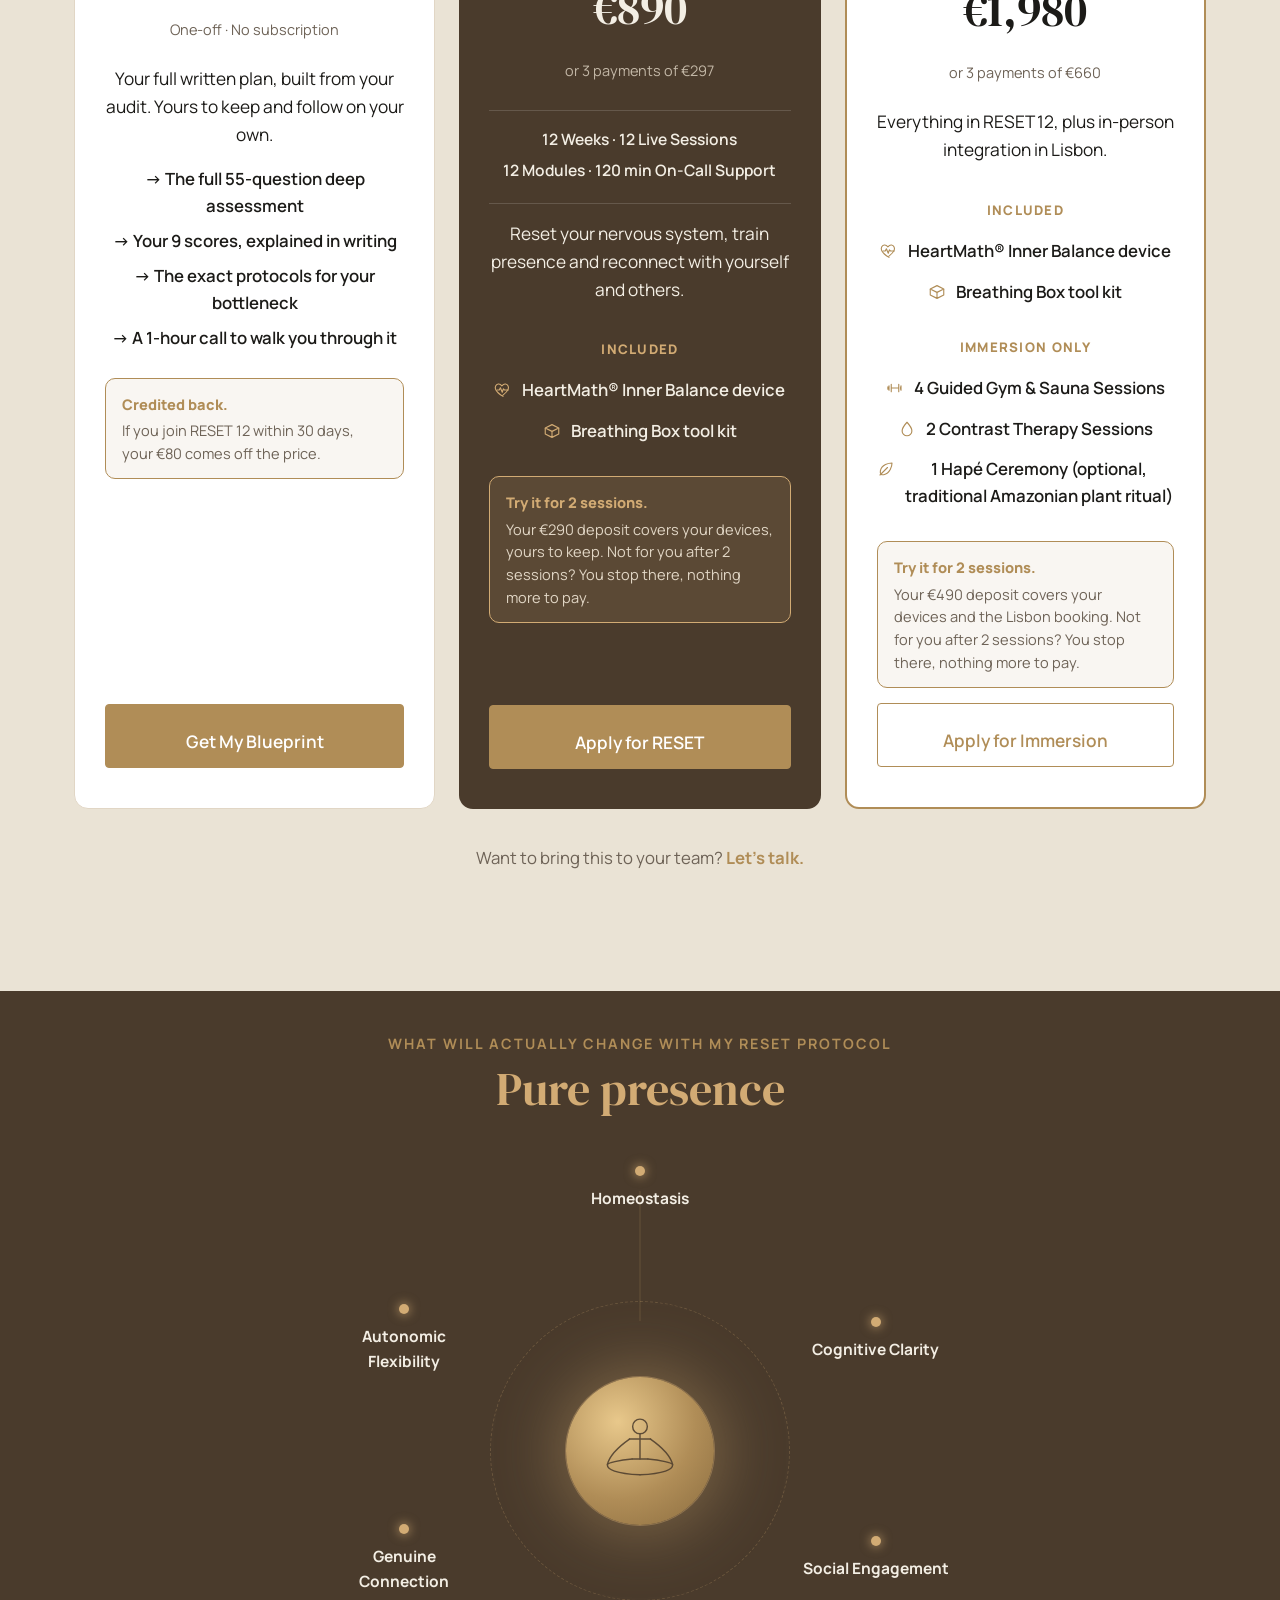
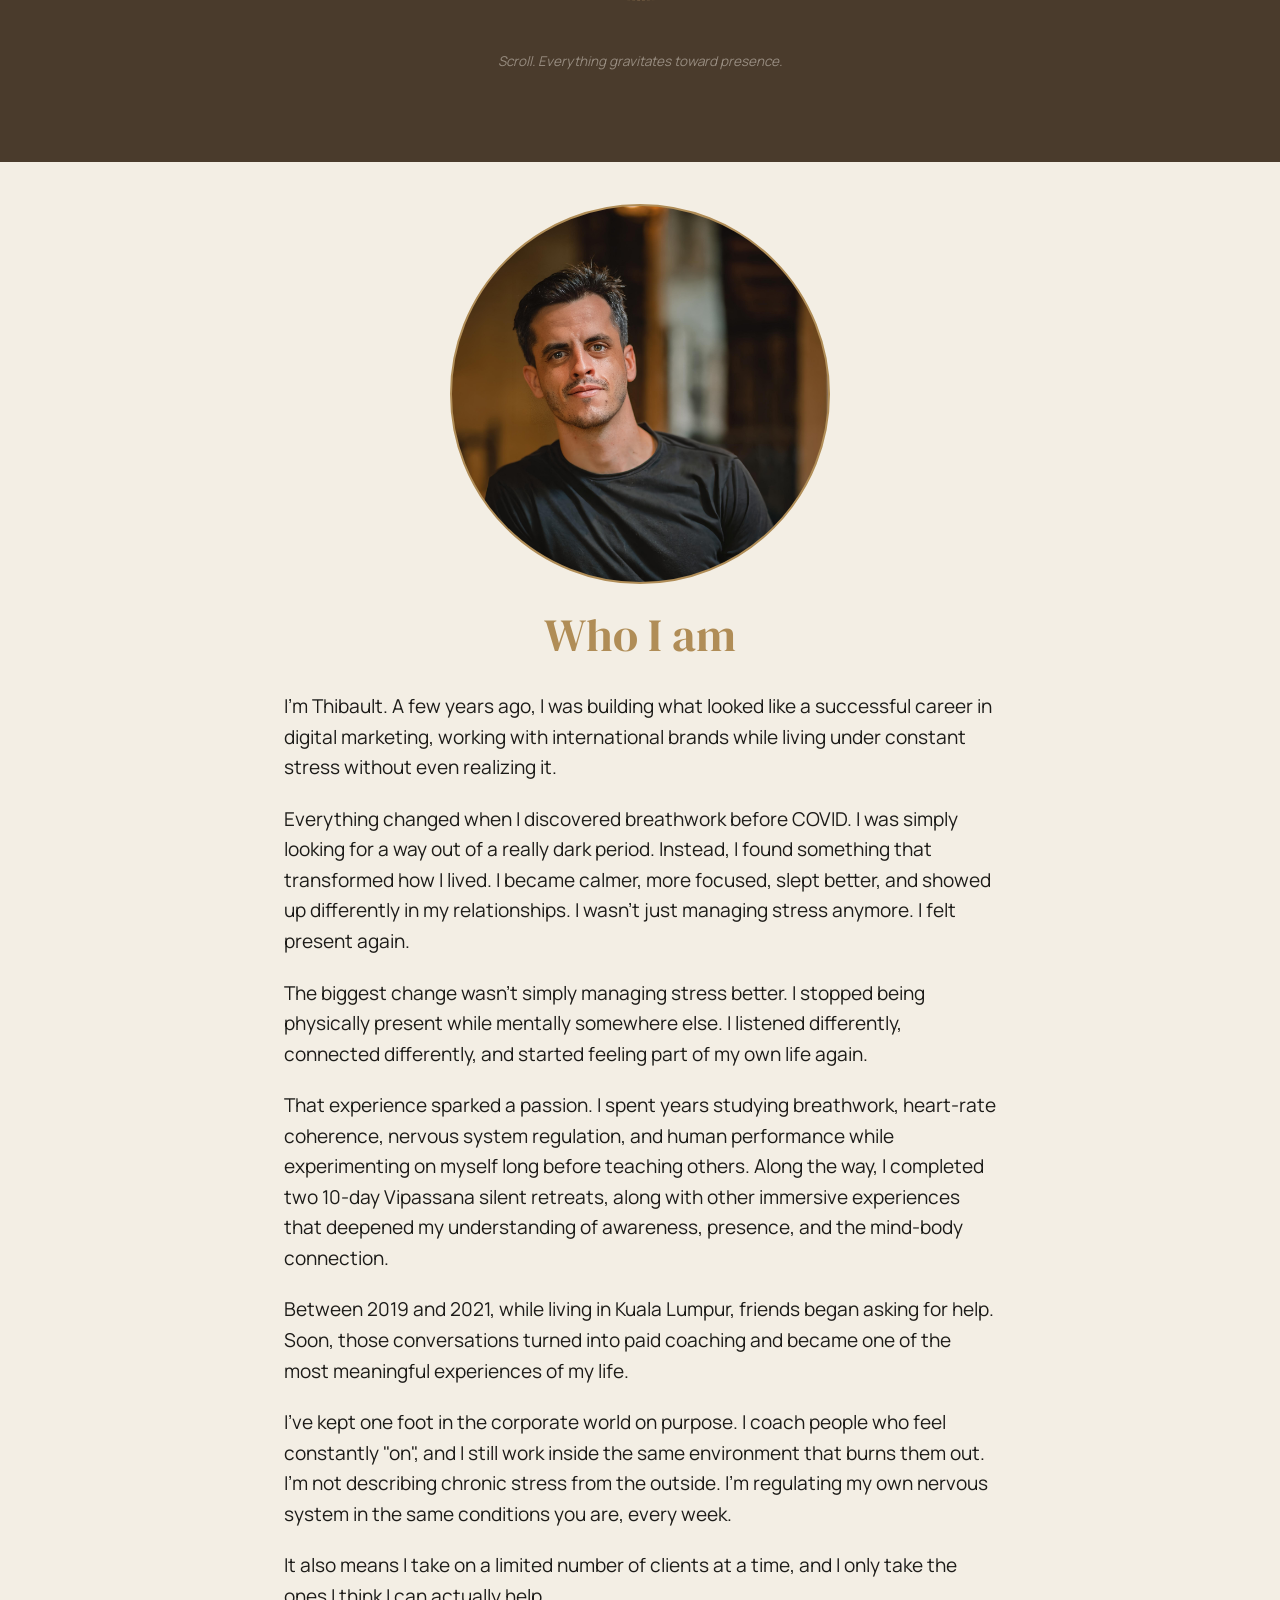
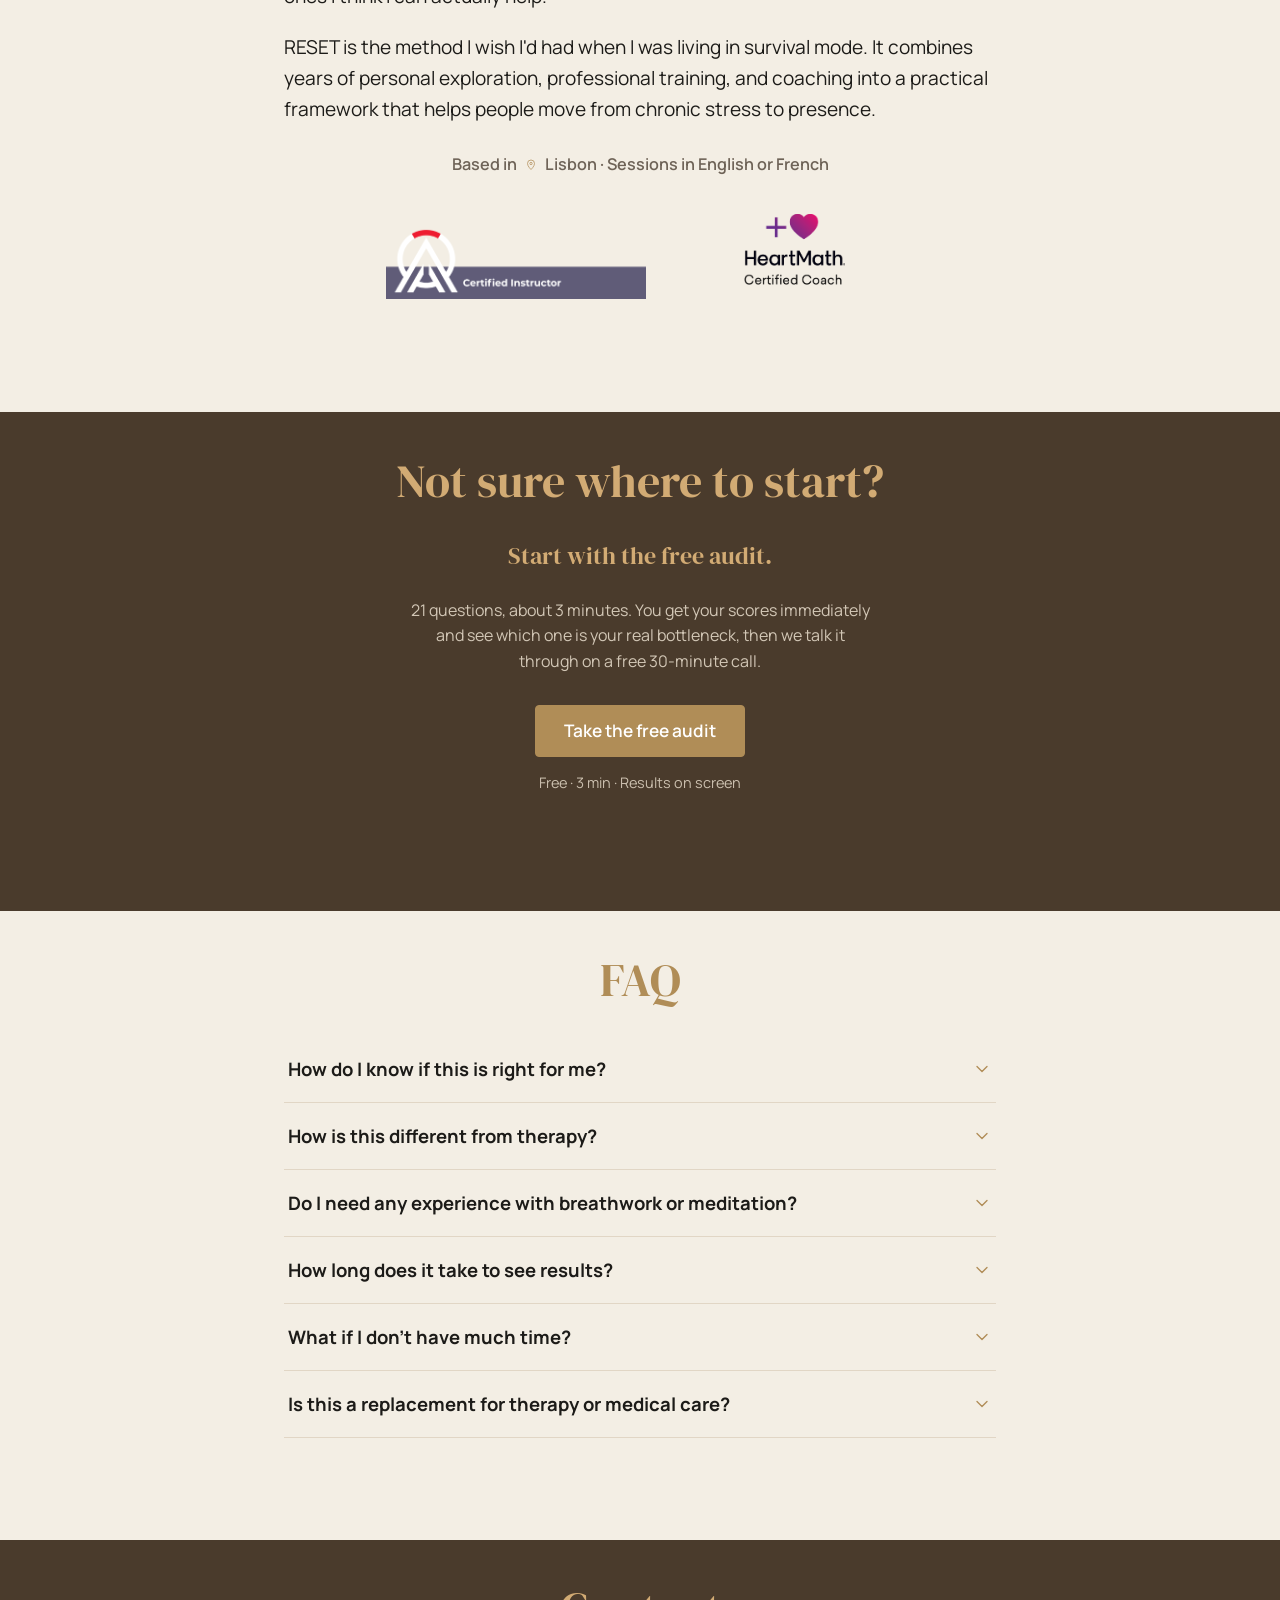
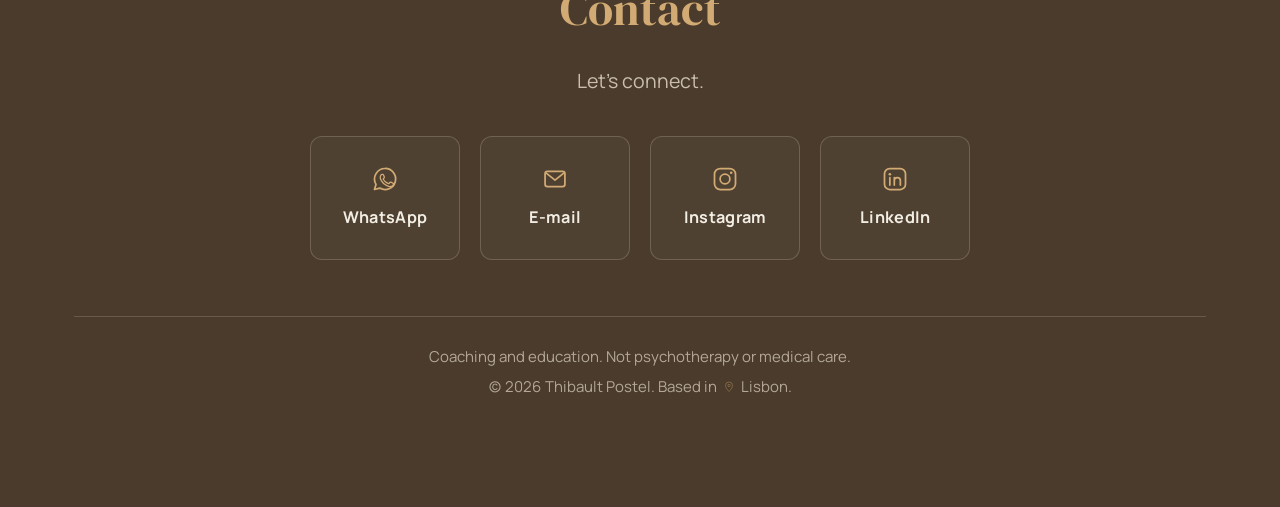
==== commit ca78e8fa: "Make the favicon actually readable in a browser tab" ====
--- a/index.html
+++ b/index.html
@@ -6,7 +6,10 @@
 <title>RESET — Nervous System Regulation Coaching by Thibault Postel</title>
 <meta name="description" content="From survival mode to presence. Breath, heart coherence, and somatic practices that teach your body it's safe to rest again. Coaching and education, not therapy.">
 <link rel="canonical" href="https://soma-roots.com/thibault-reset/">
-<link rel="icon" href="/thibault-reset/favicon.png">
+<link rel="icon" href="/thibault-reset/favicon.ico" sizes="any">
+<link rel="icon" type="image/png" sizes="32x32" href="/thibault-reset/favicon-32.png">
+<link rel="icon" type="image/png" sizes="16x16" href="/thibault-reset/favicon-16.png">
+<link rel="apple-touch-icon" href="/thibault-reset/apple-touch-icon.png">
 
 <!-- Social crawlers do not follow the redirect below, so this page carries its
      own preview card. Without it, sharing the bare domain shows nothing. -->
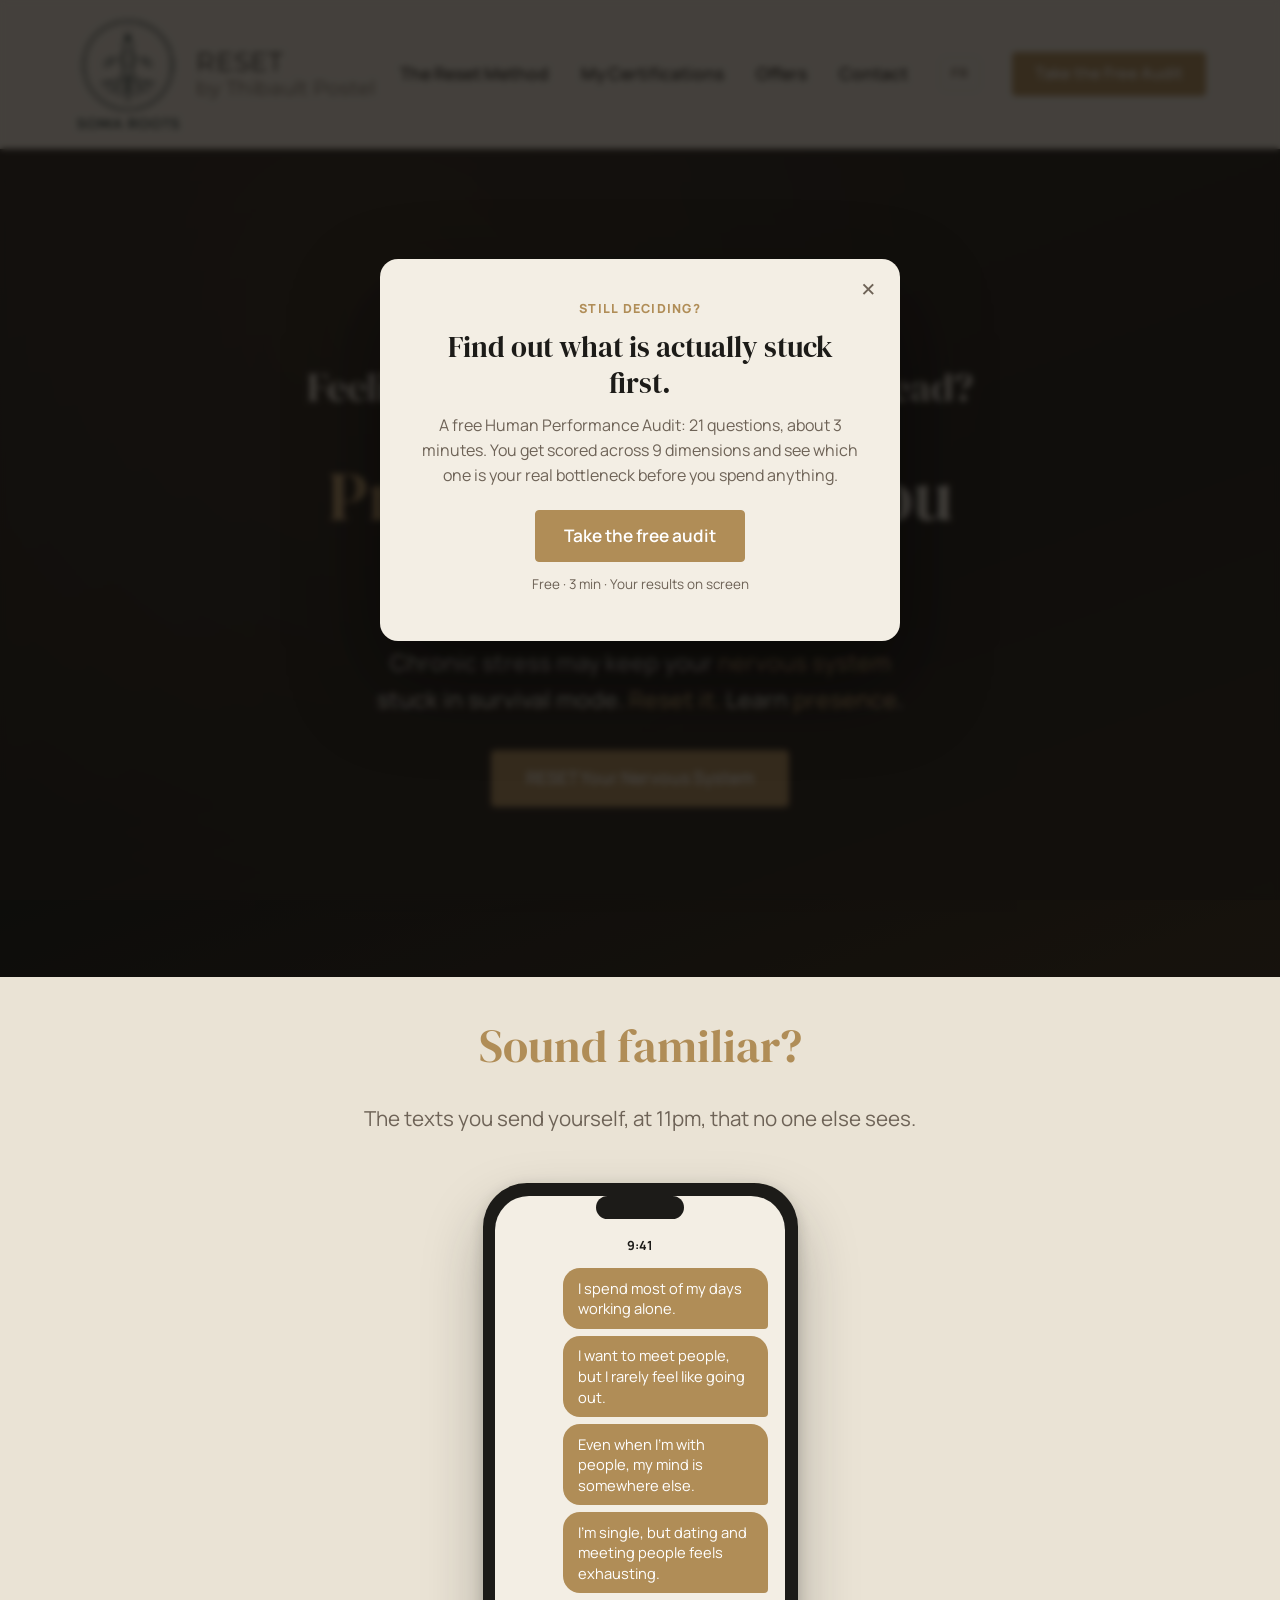
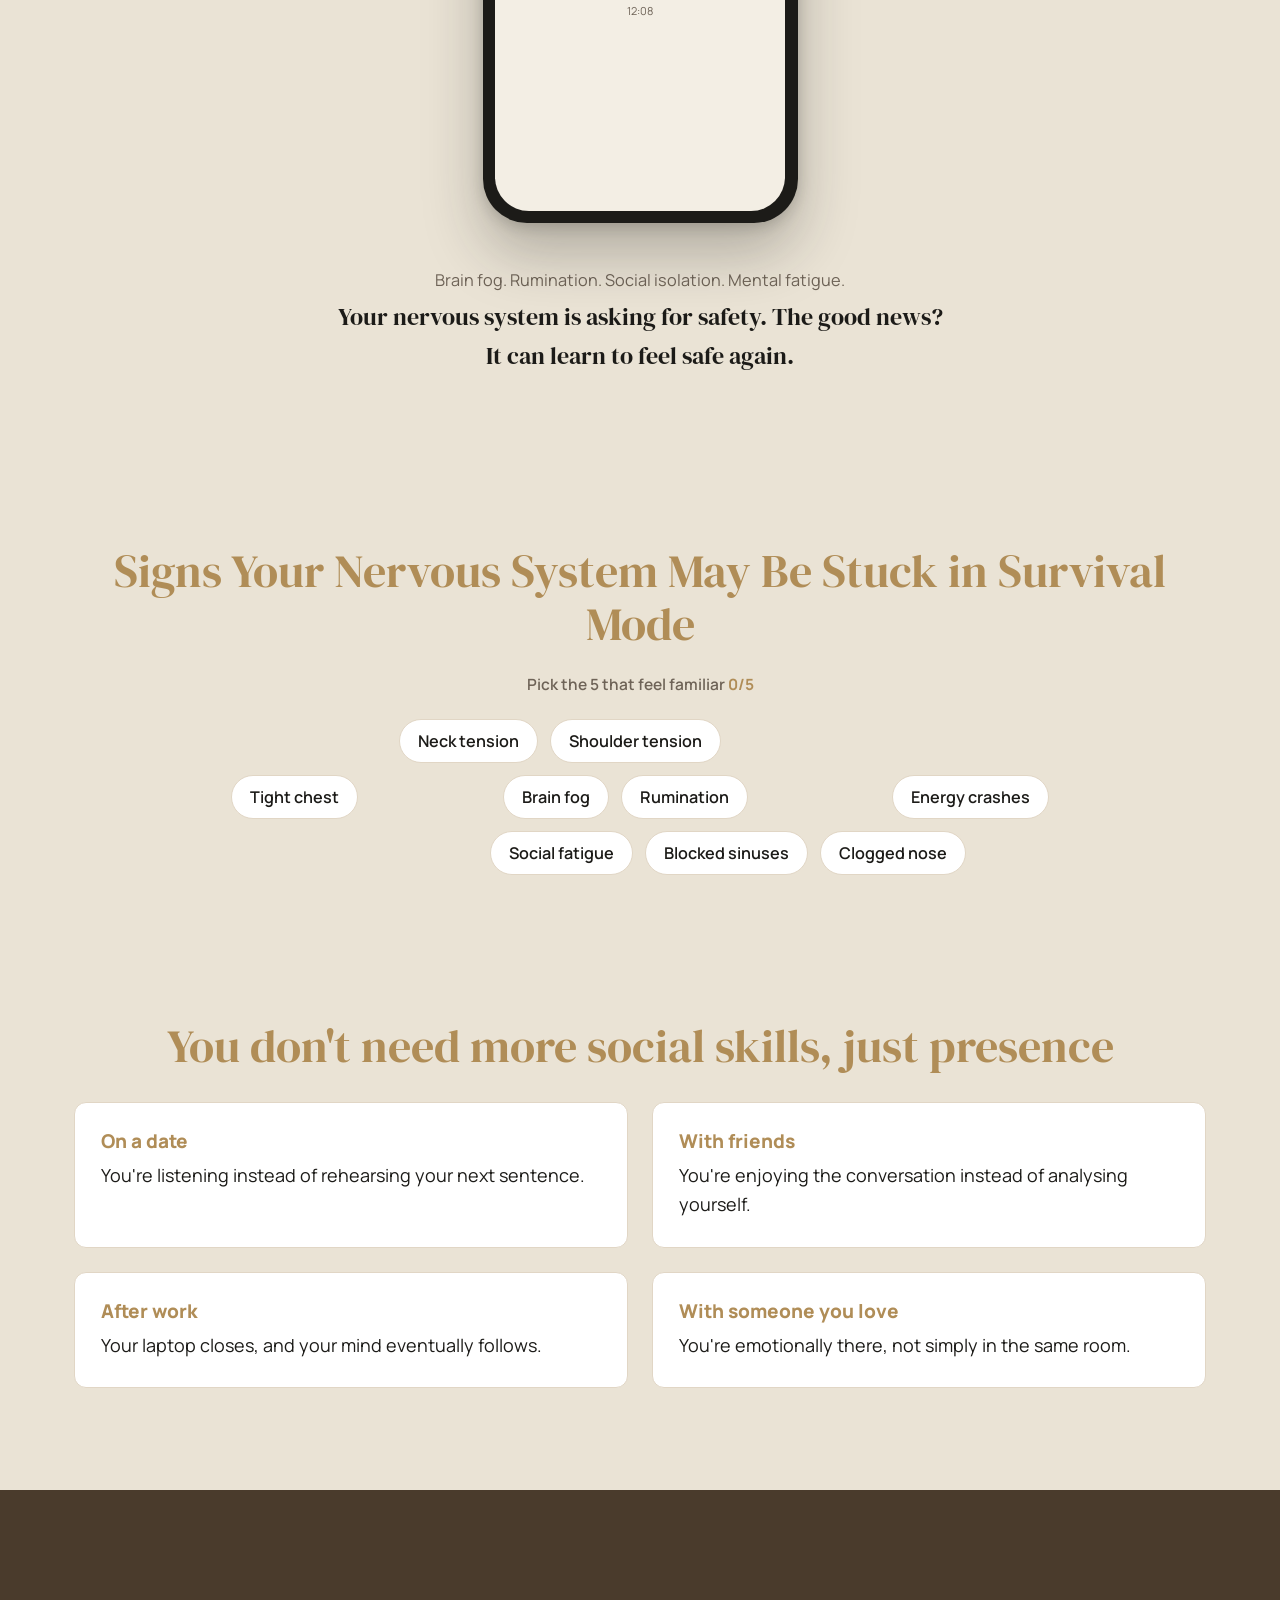
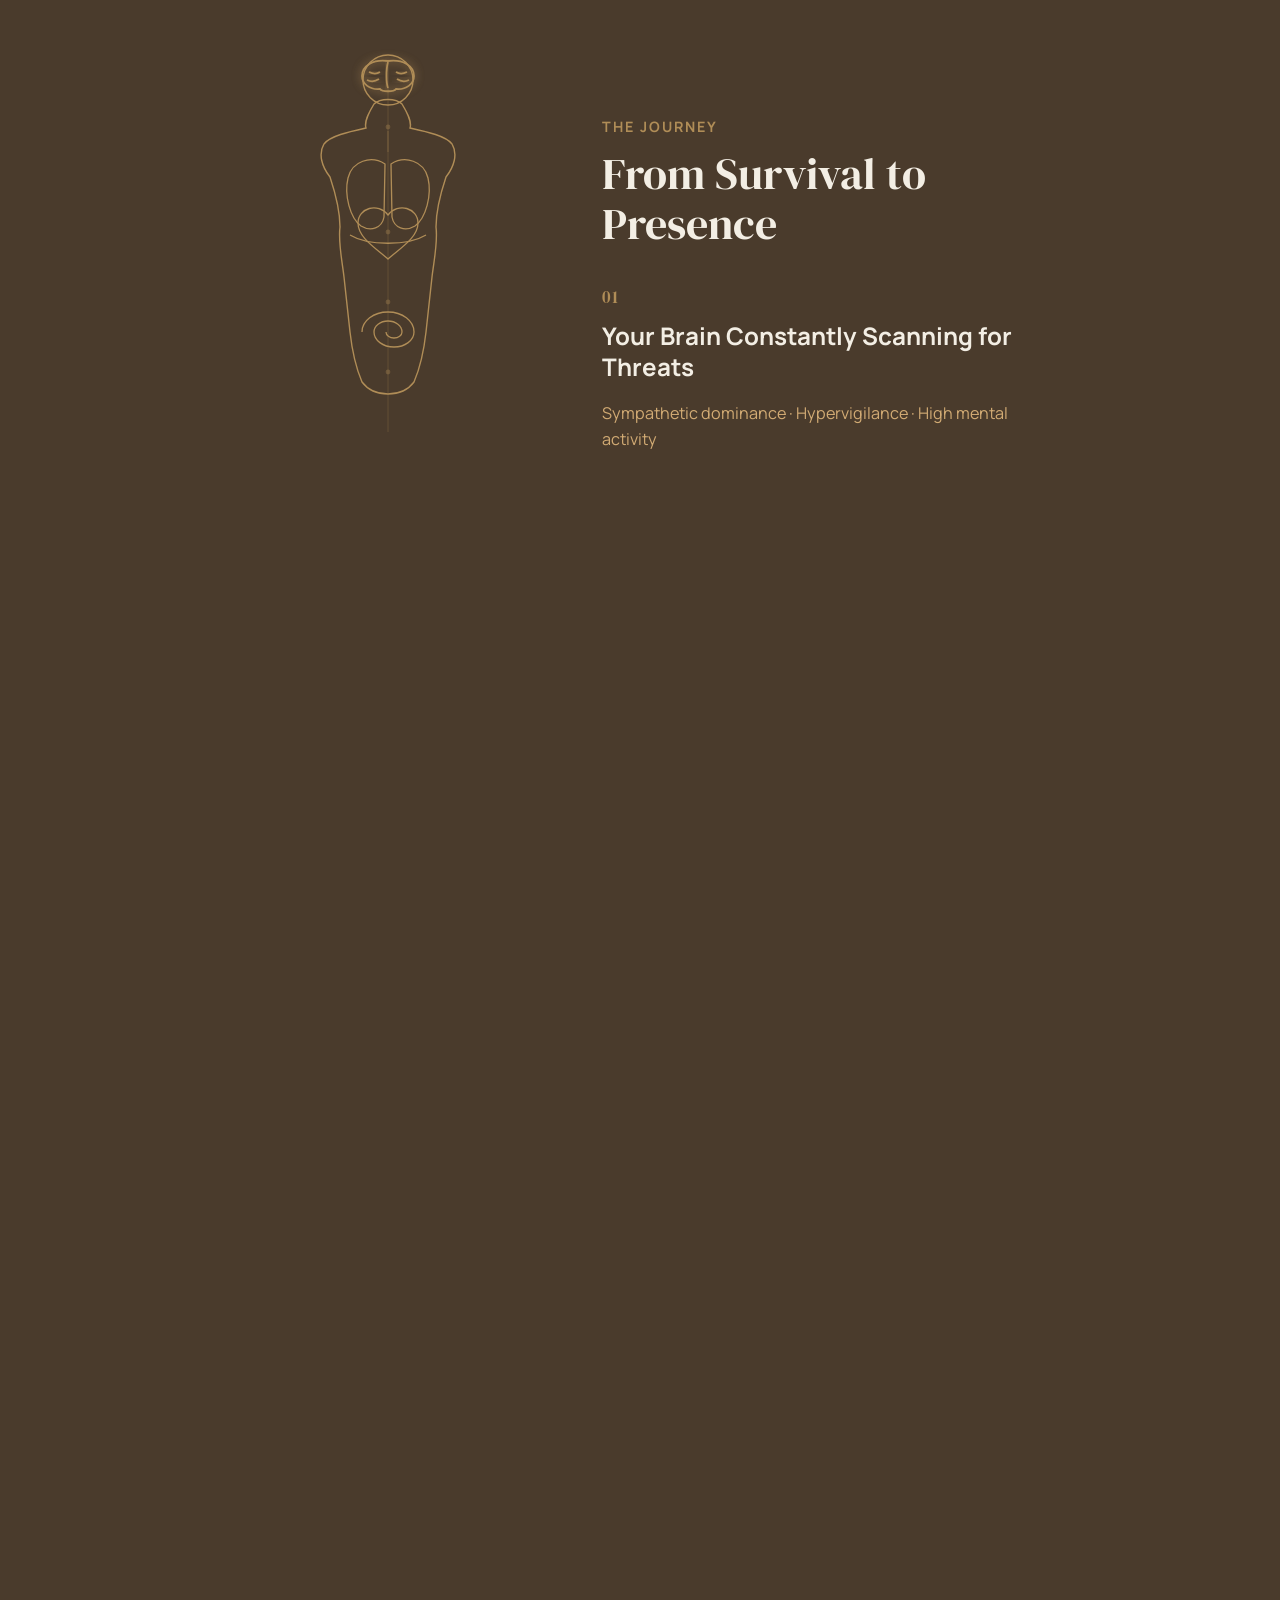
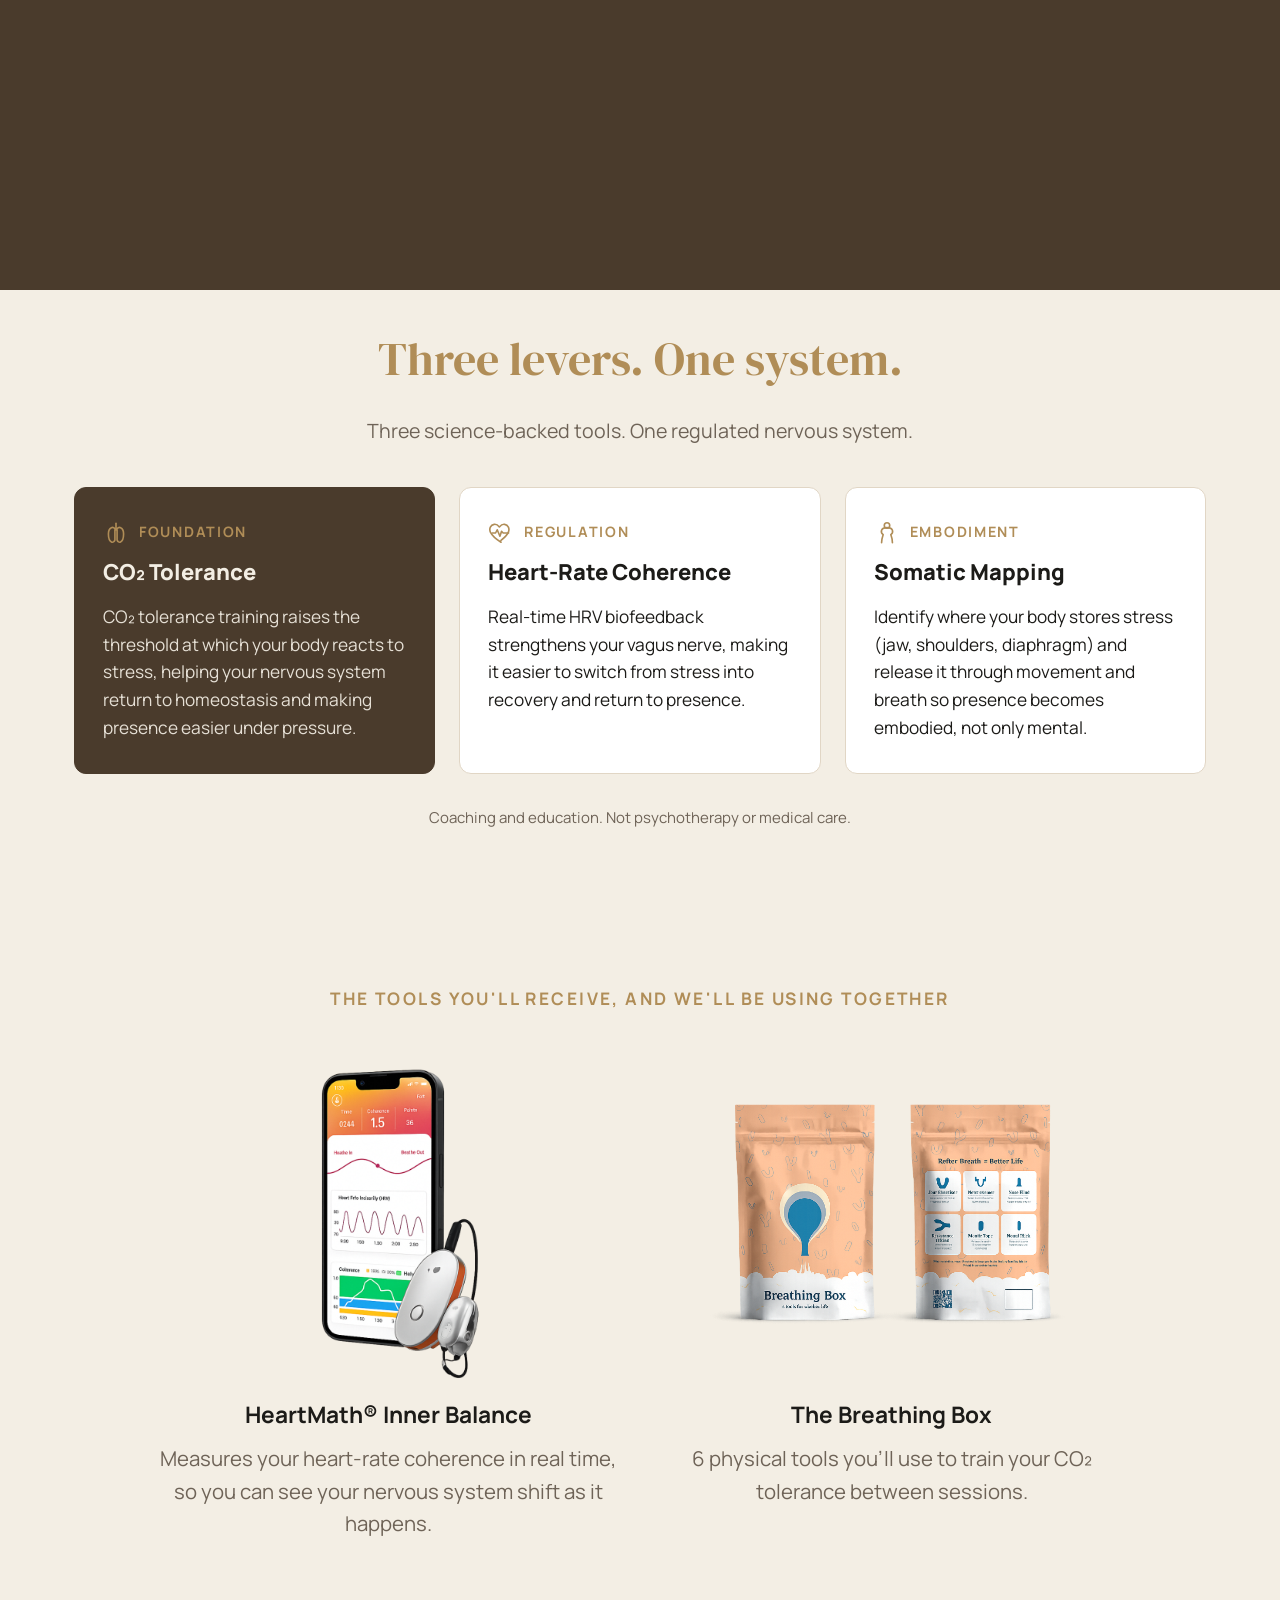
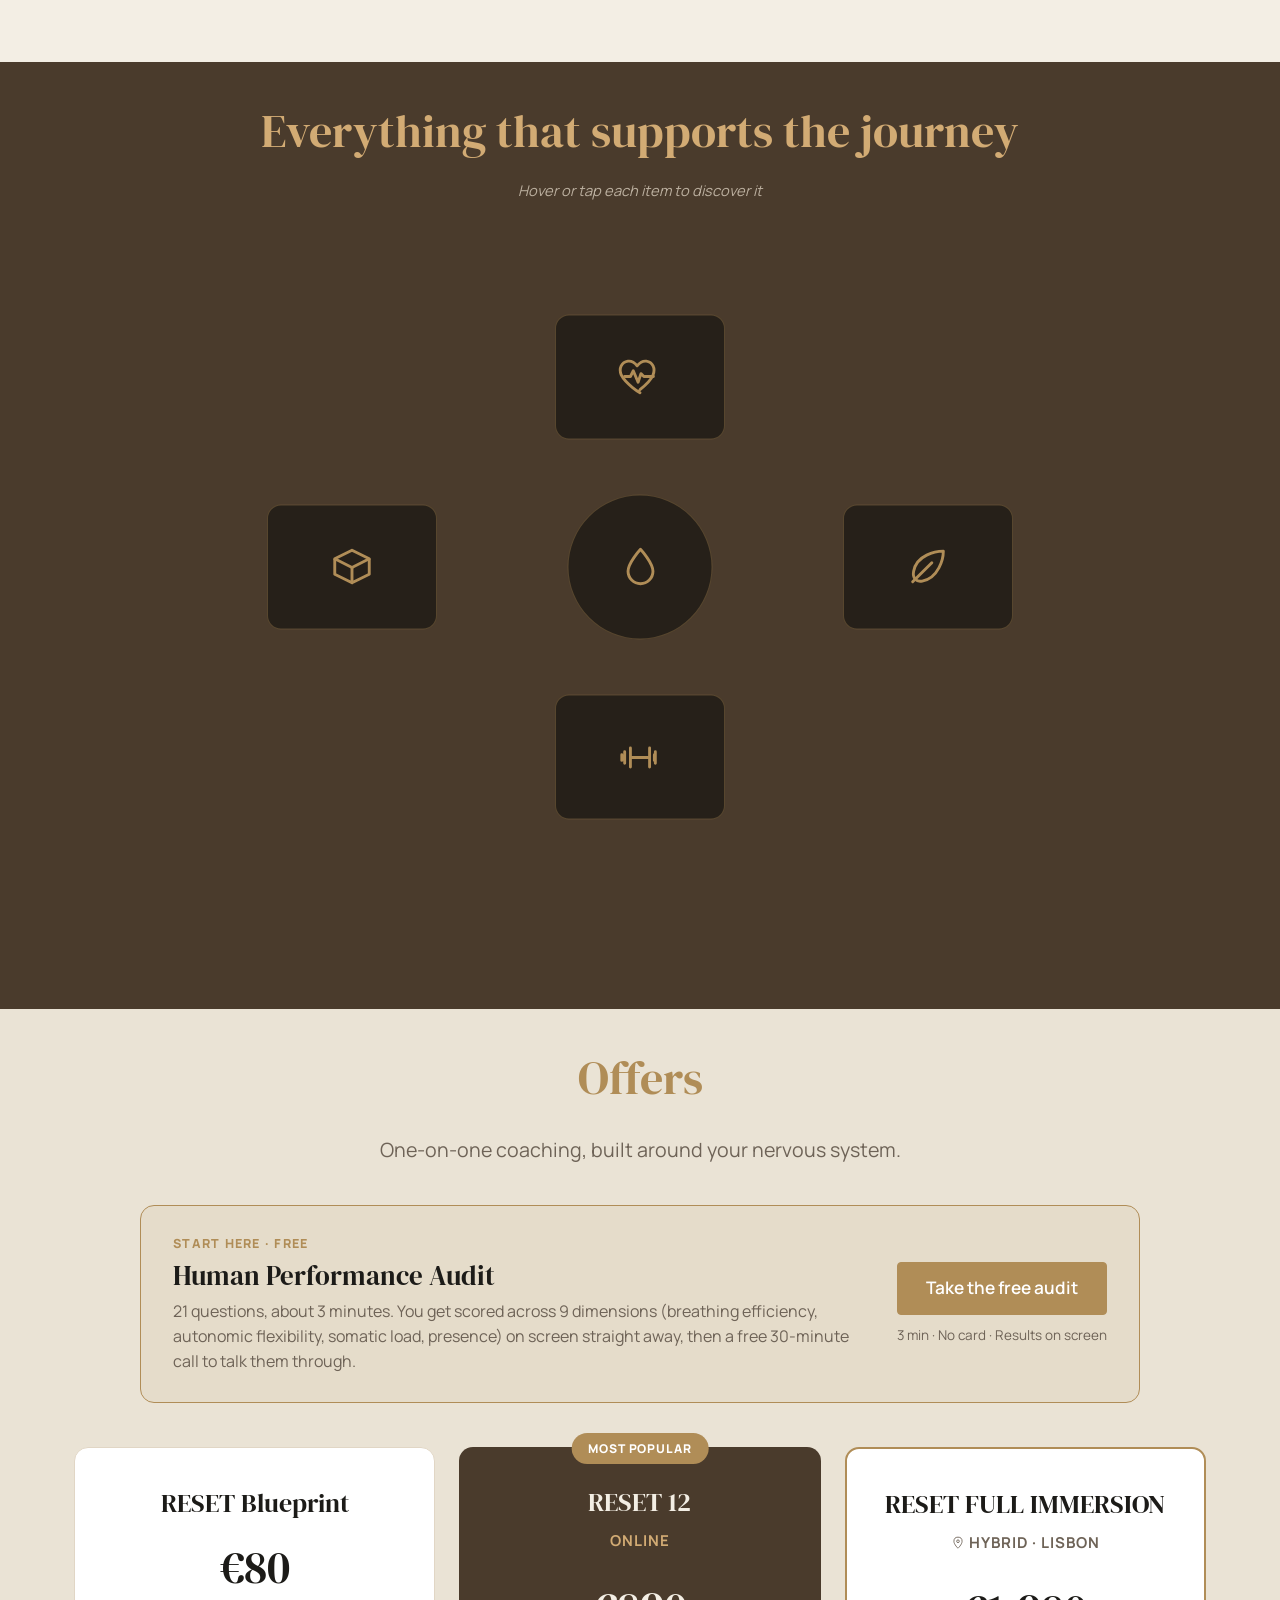
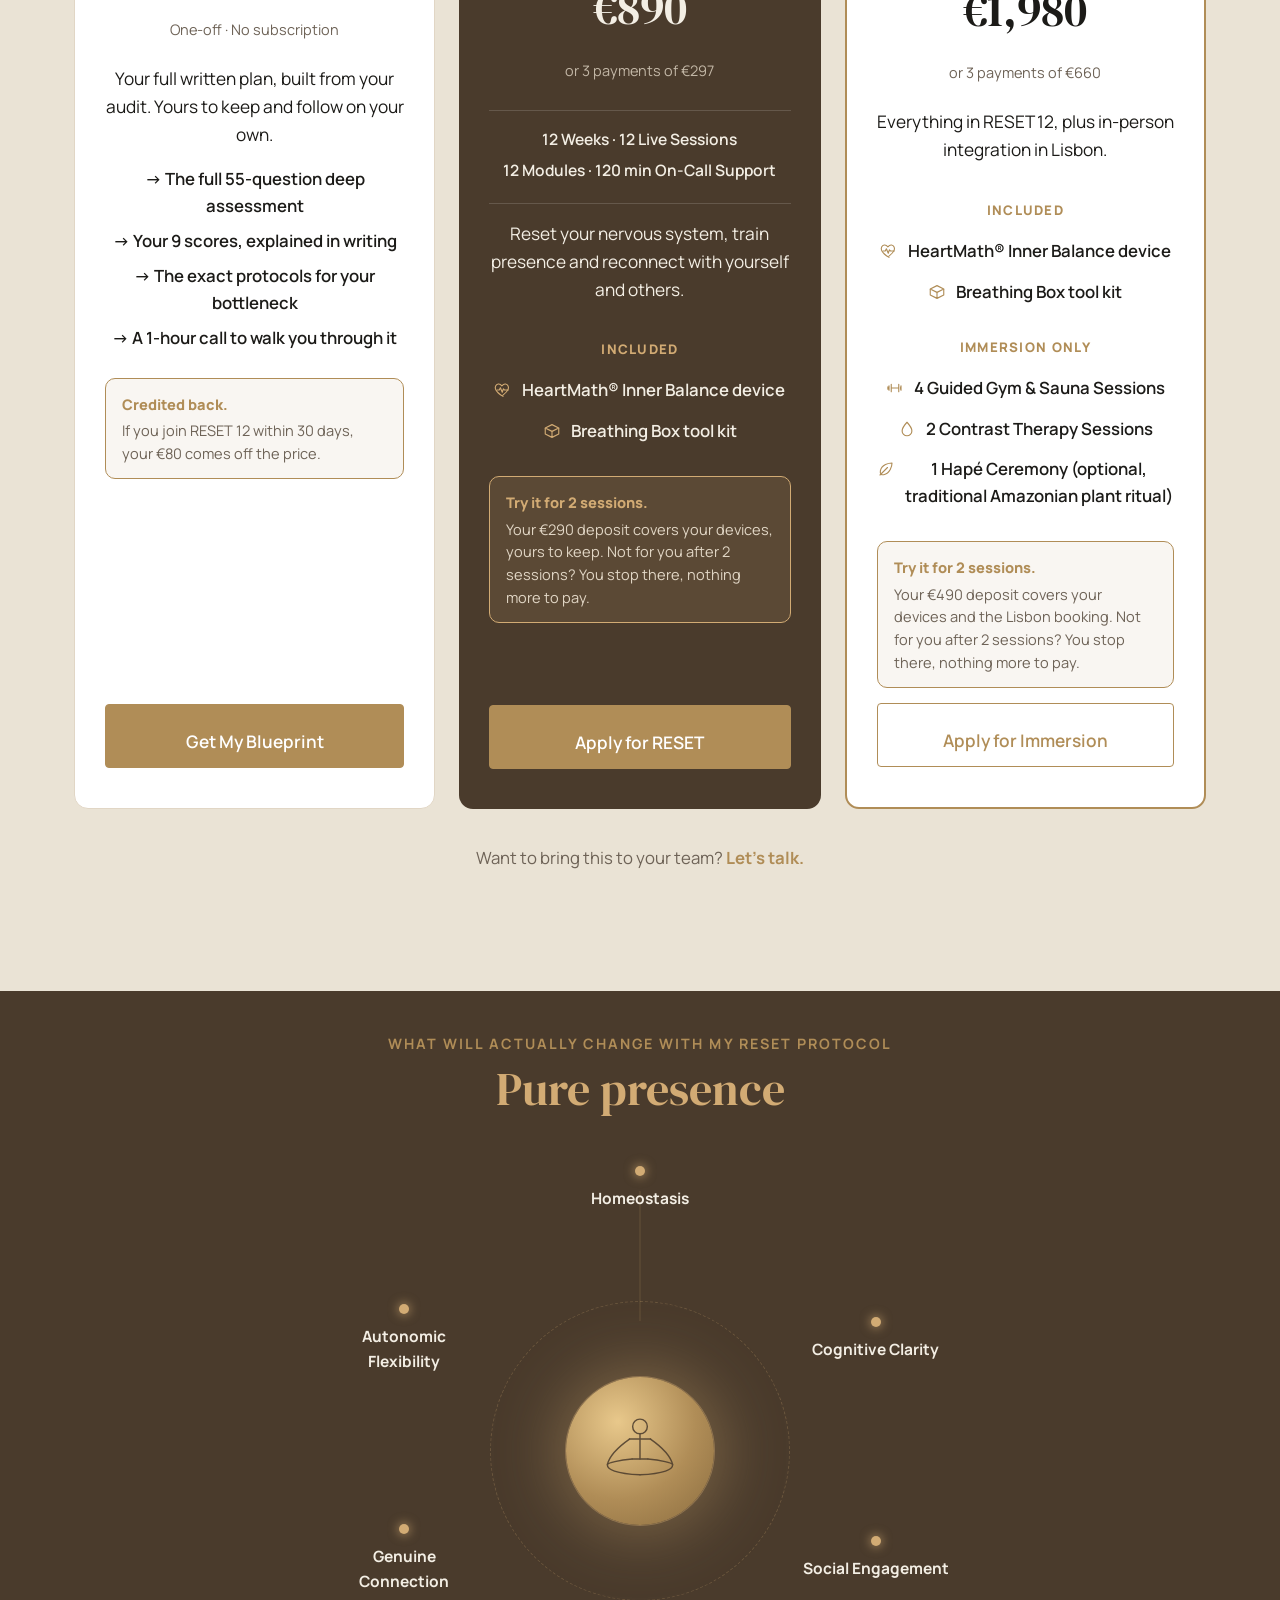
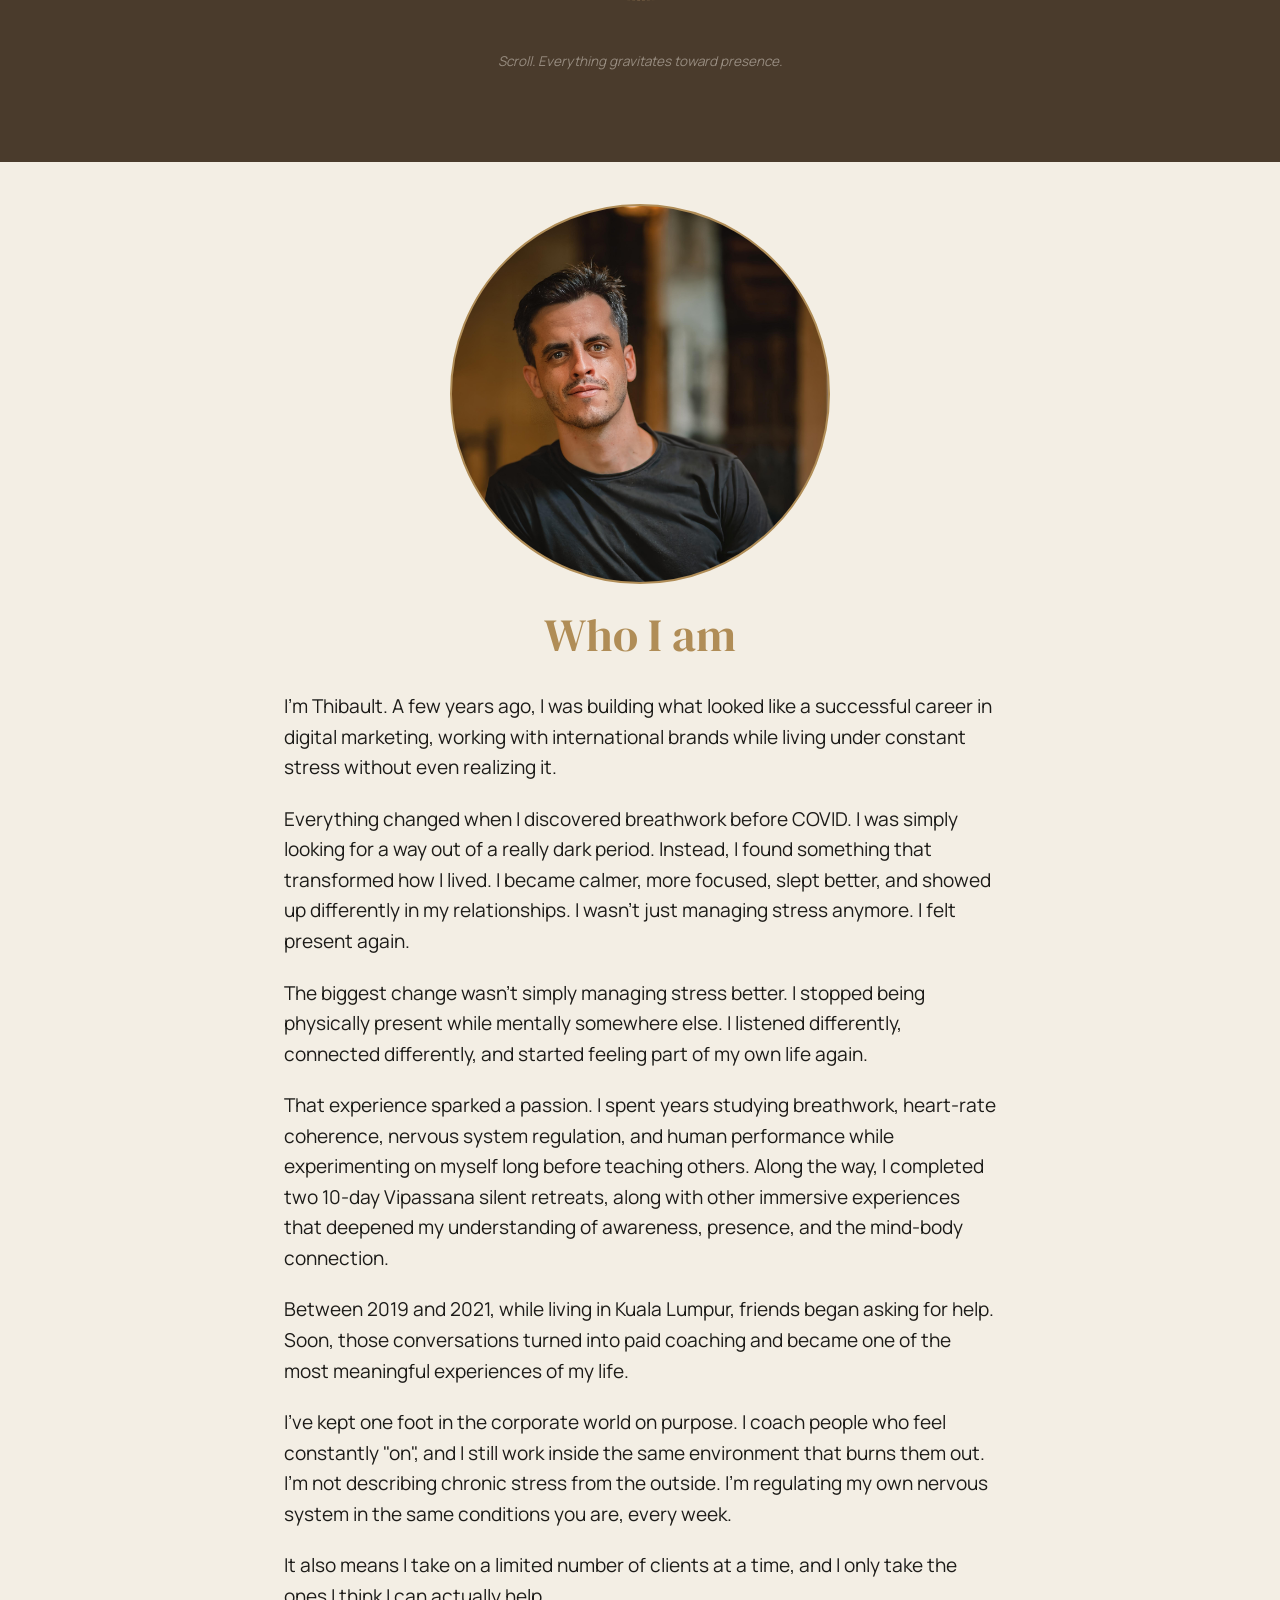
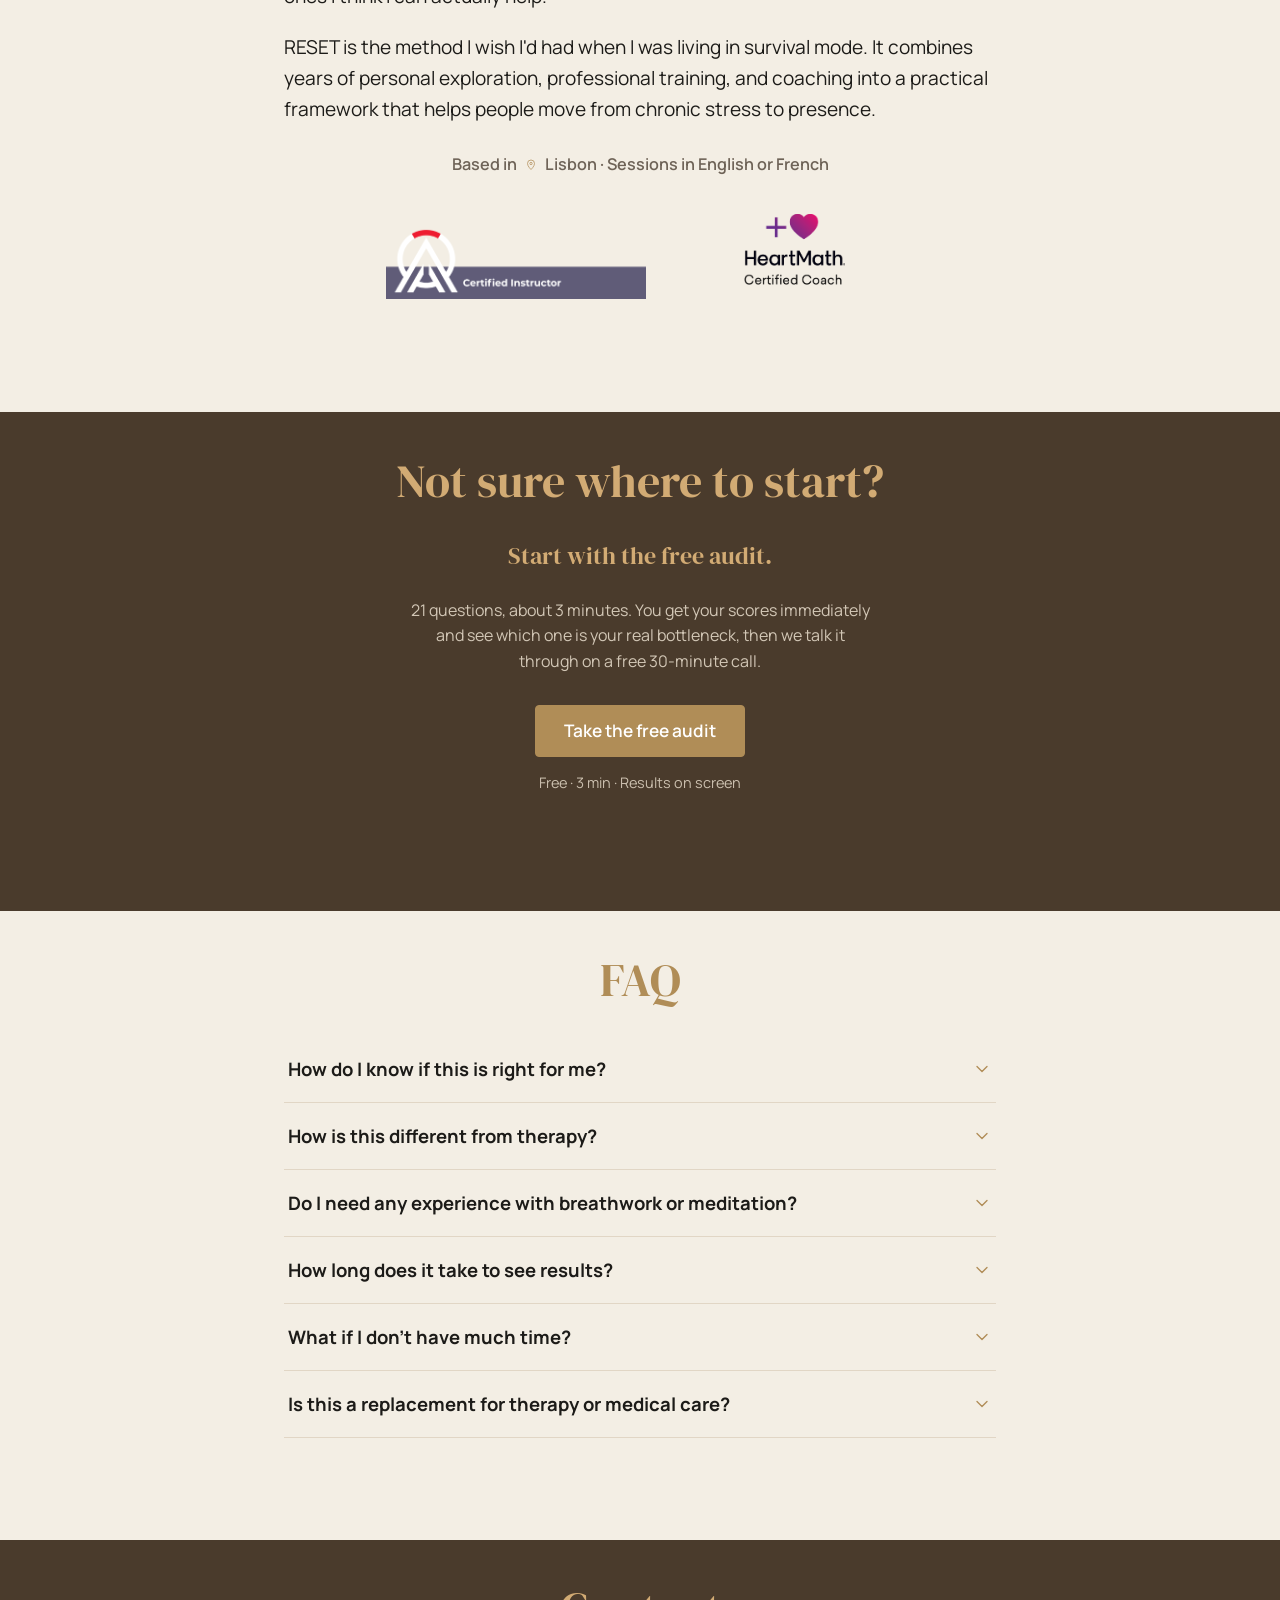
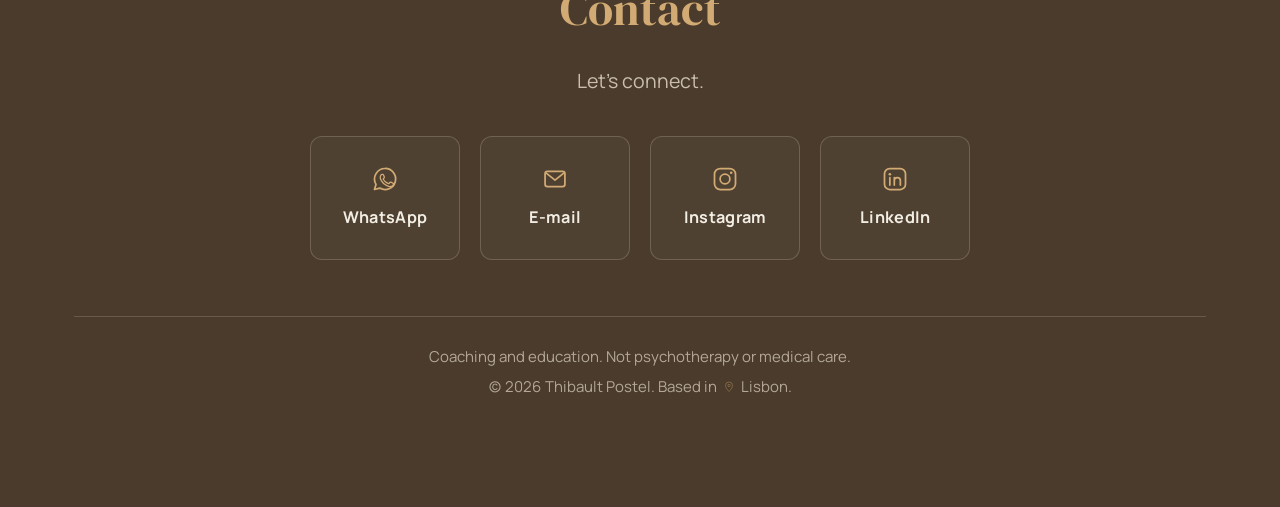
==== commit 8adc870e: "Add the Google Search Console verification tag" ====
--- a/index.html
+++ b/index.html
@@ -5,6 +5,7 @@
 <meta name="viewport" content="width=device-width, initial-scale=1.0">
 <title>RESET — Nervous System Regulation Coaching by Thibault Postel</title>
 <meta name="description" content="From survival mode to presence. Breath, heart coherence, and somatic practices that teach your body it's safe to rest again. Coaching and education, not therapy.">
+<meta name="google-site-verification" content="Z697UMlVdPgC1c9V4itcspwH13qy2c06VW4aG4HLGJ4">
 <link rel="canonical" href="https://soma-roots.com/thibault-reset/">
 <link rel="icon" href="/thibault-reset/favicon.ico" sizes="any">
 <link rel="icon" type="image/png" sizes="32x32" href="/thibault-reset/favicon-32.png">
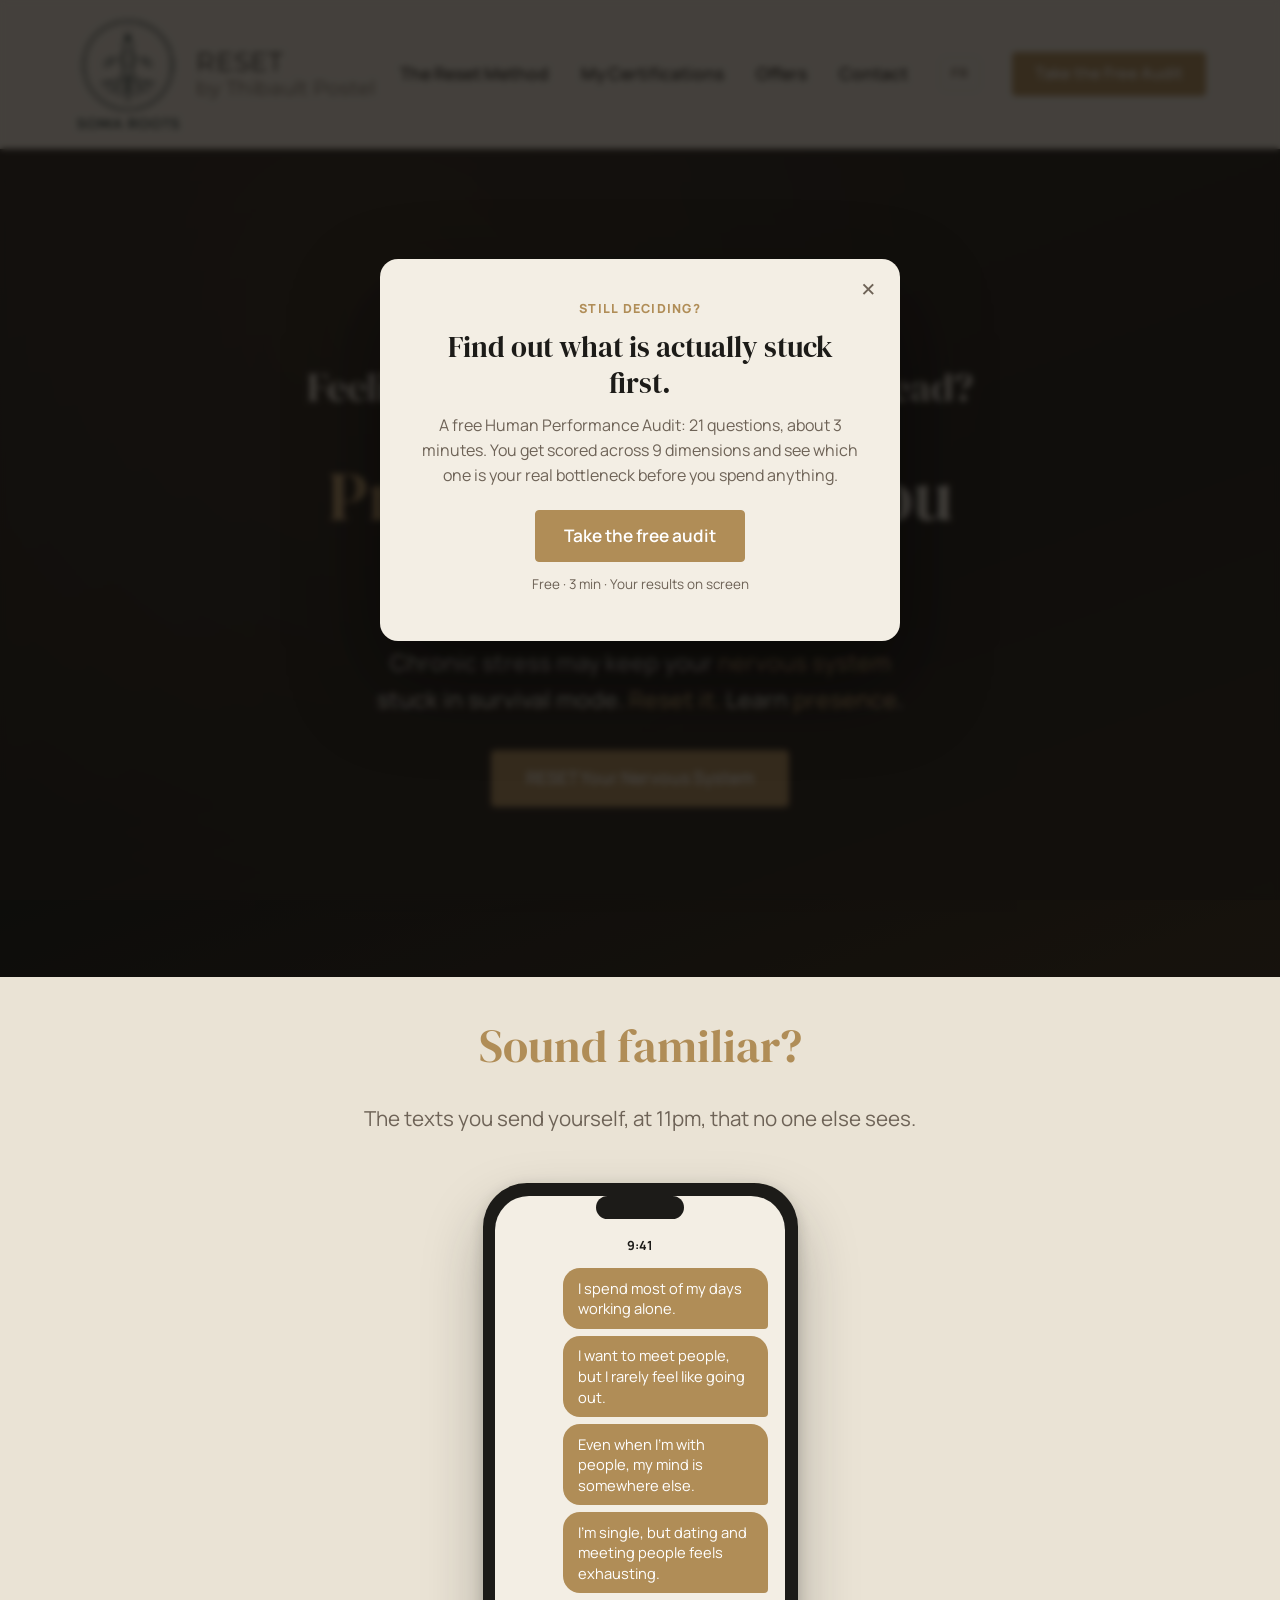
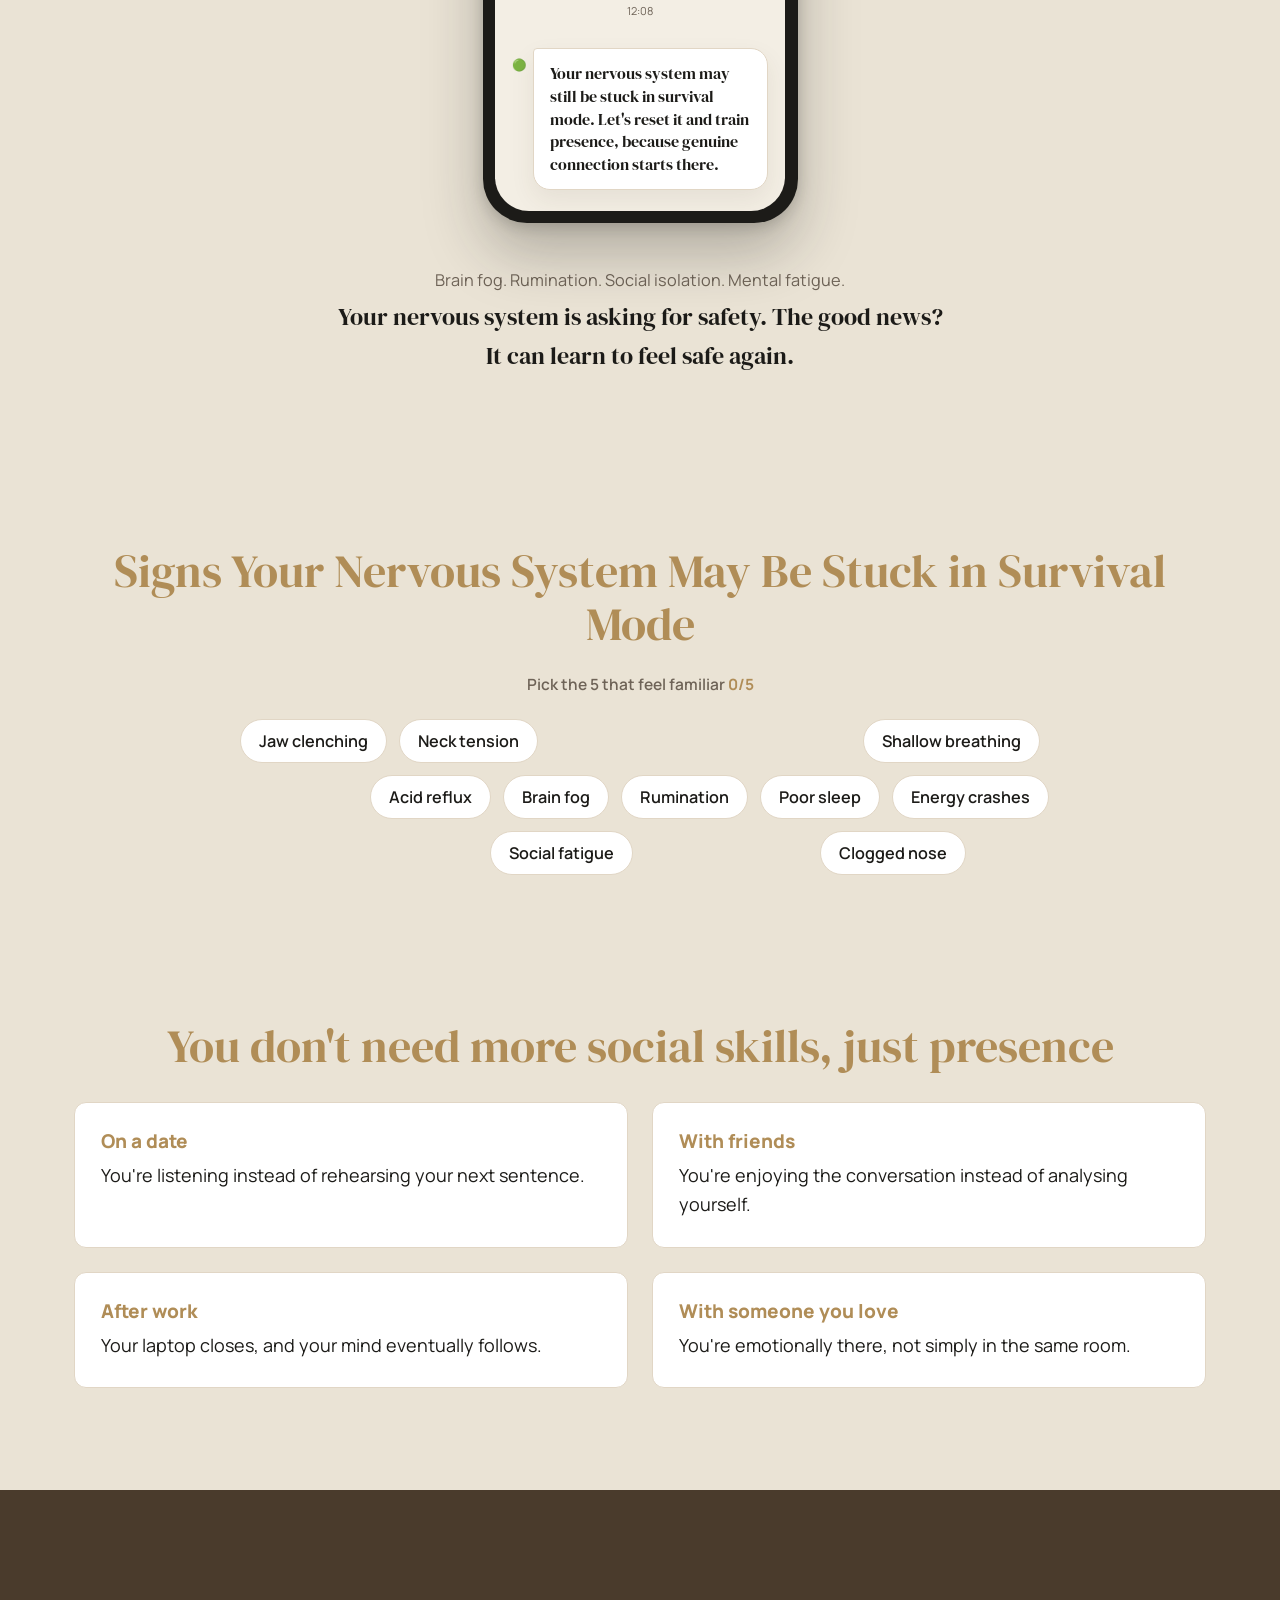
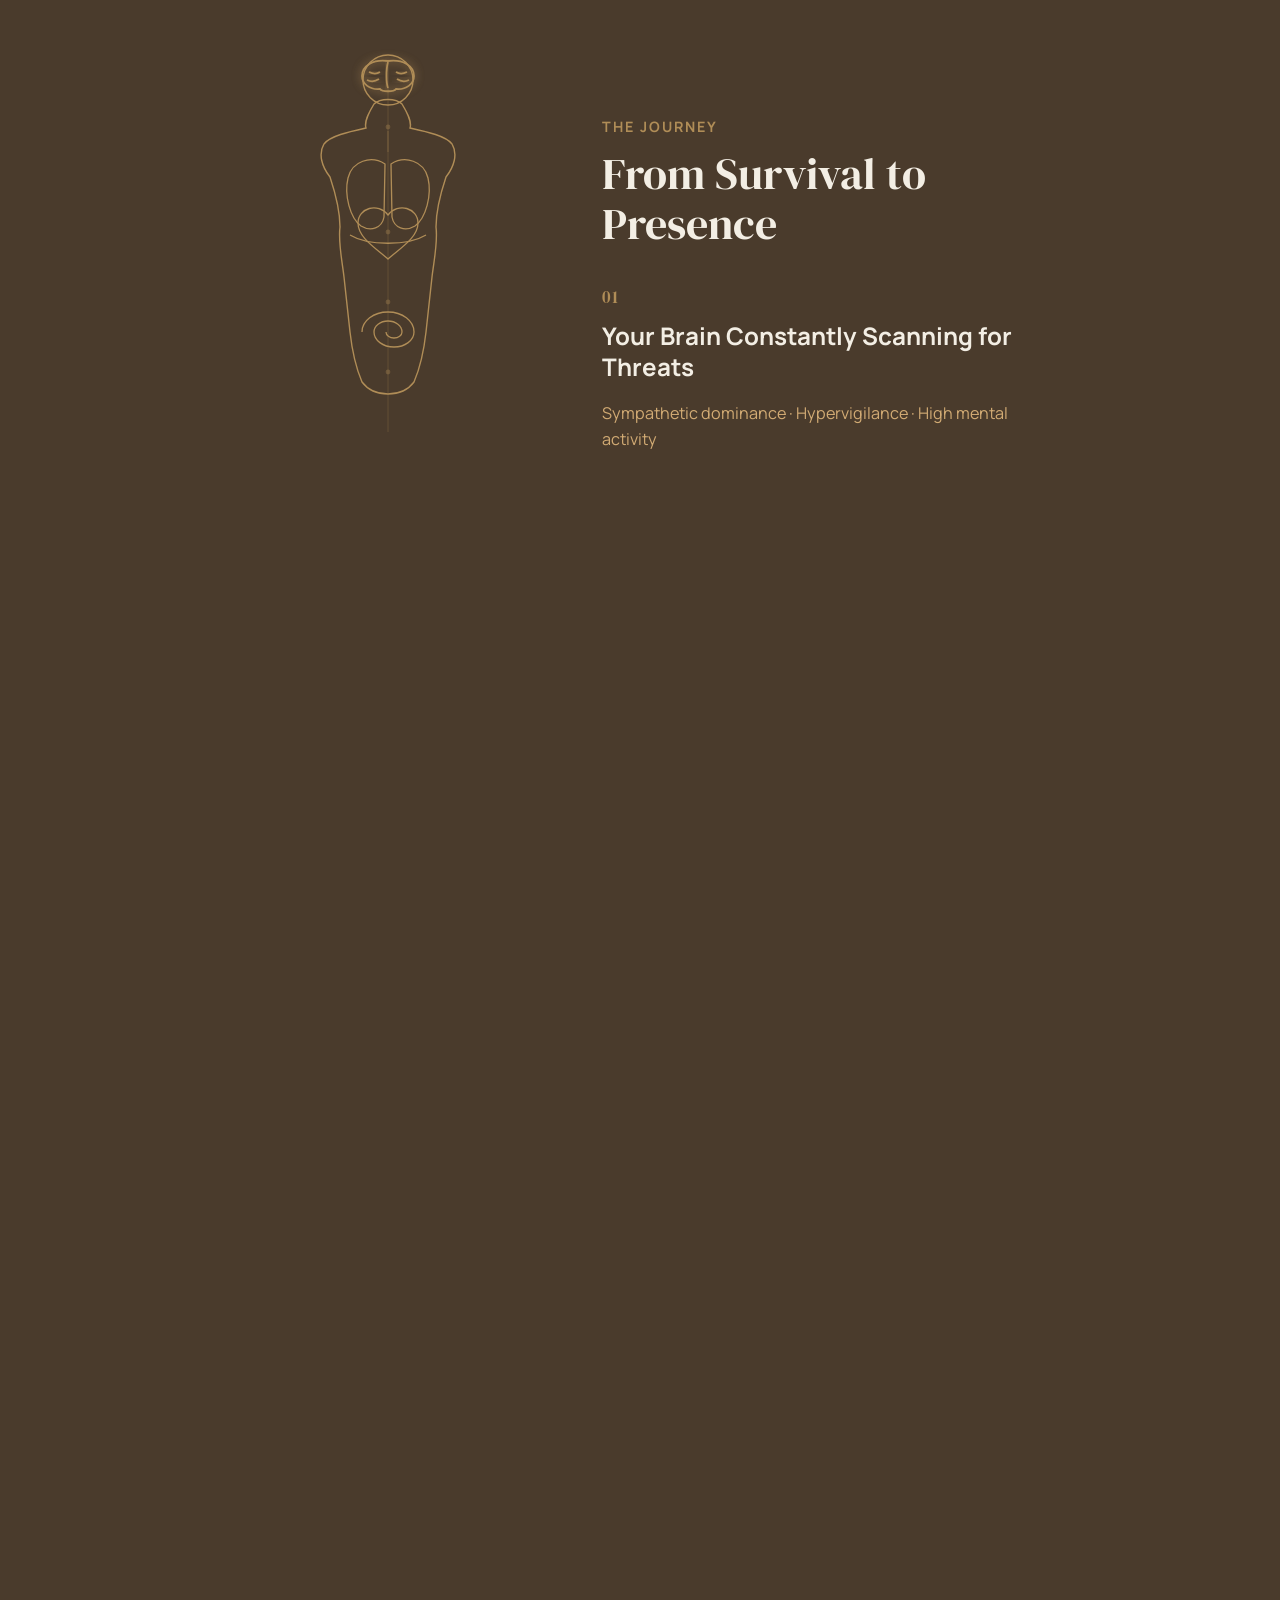
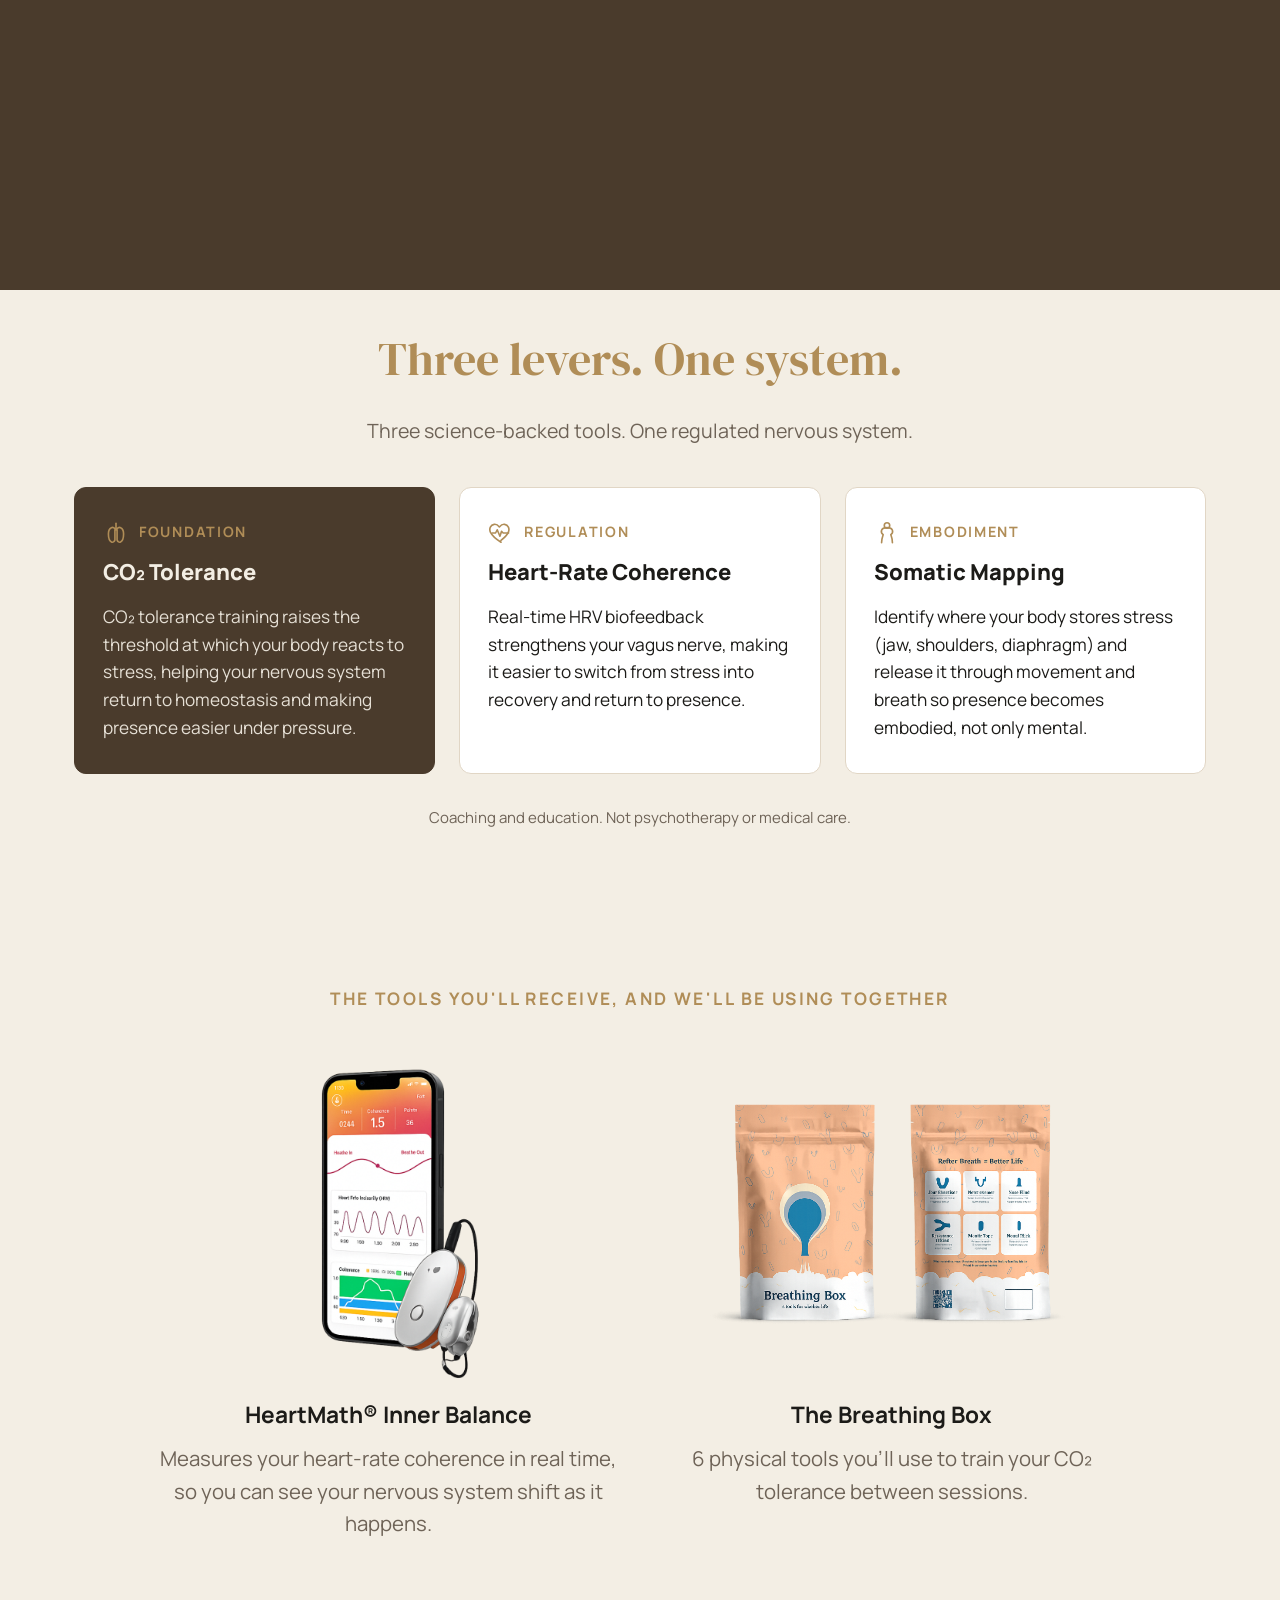
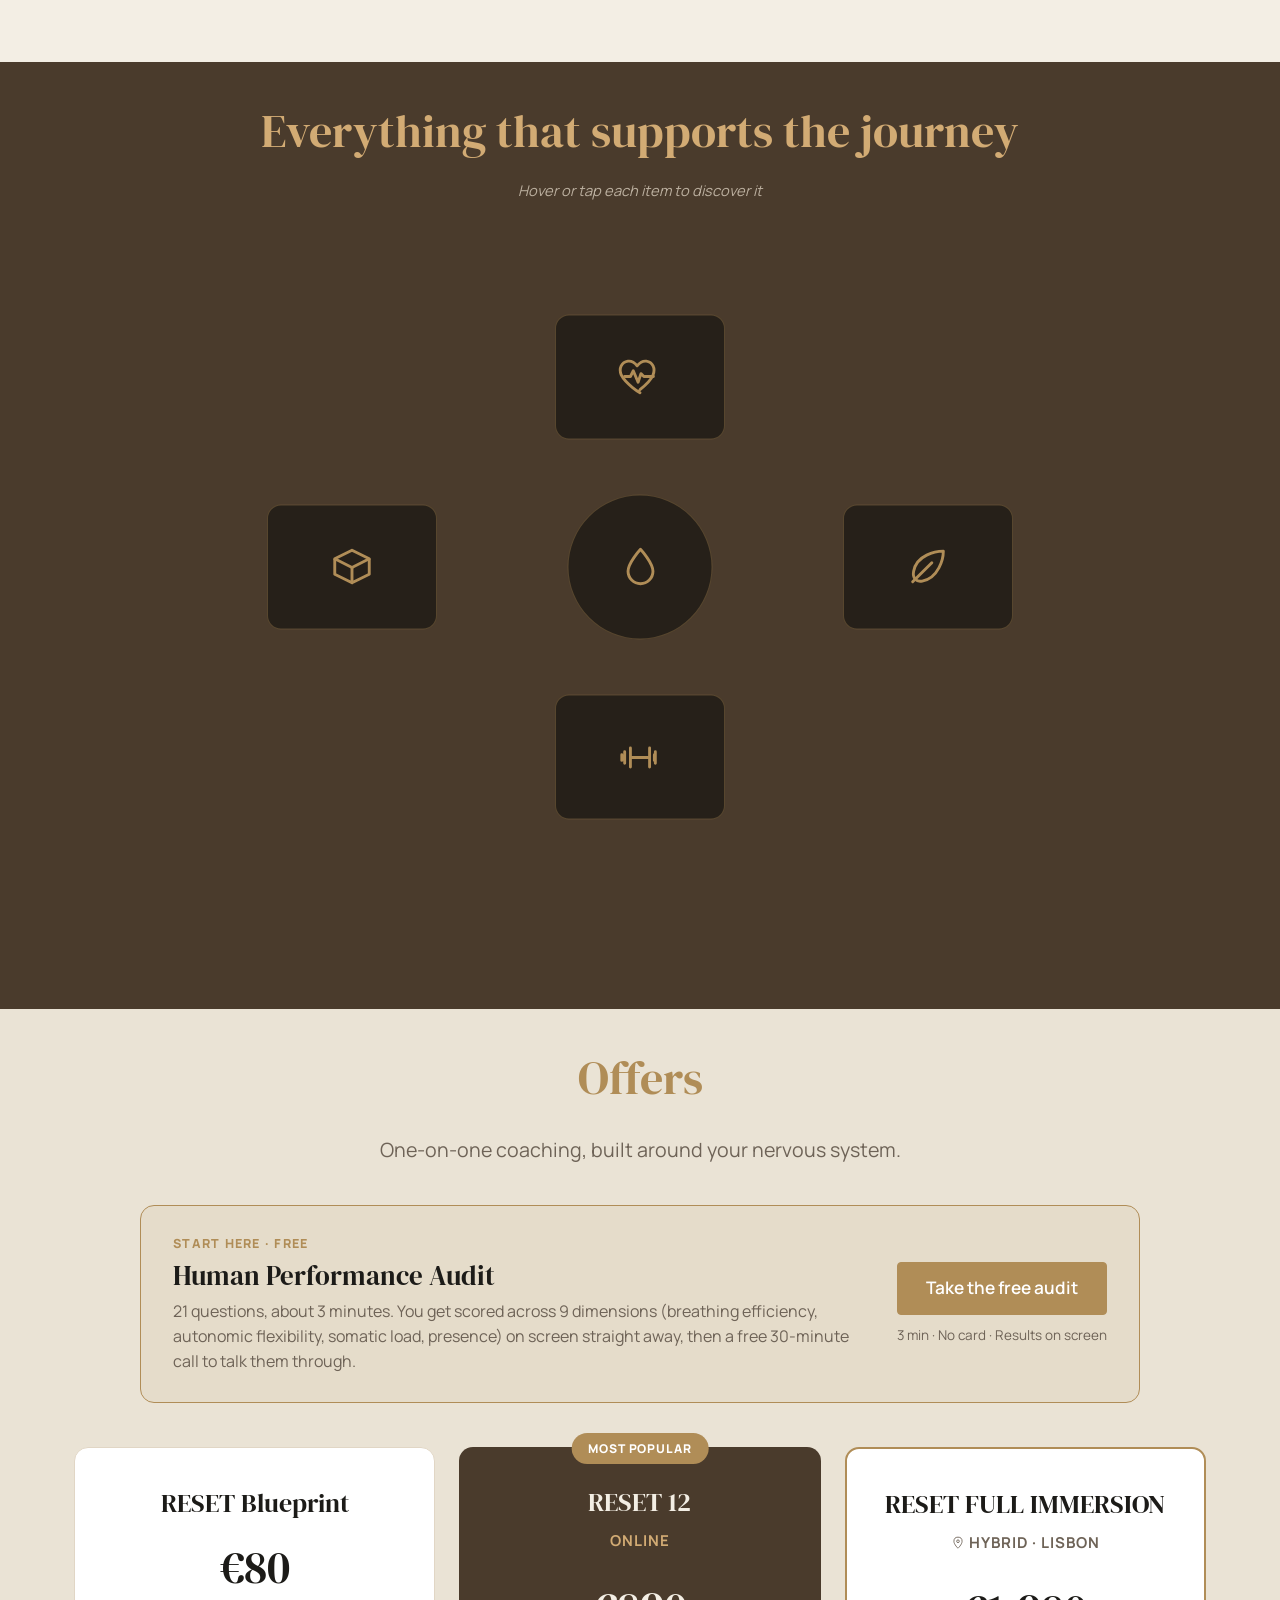
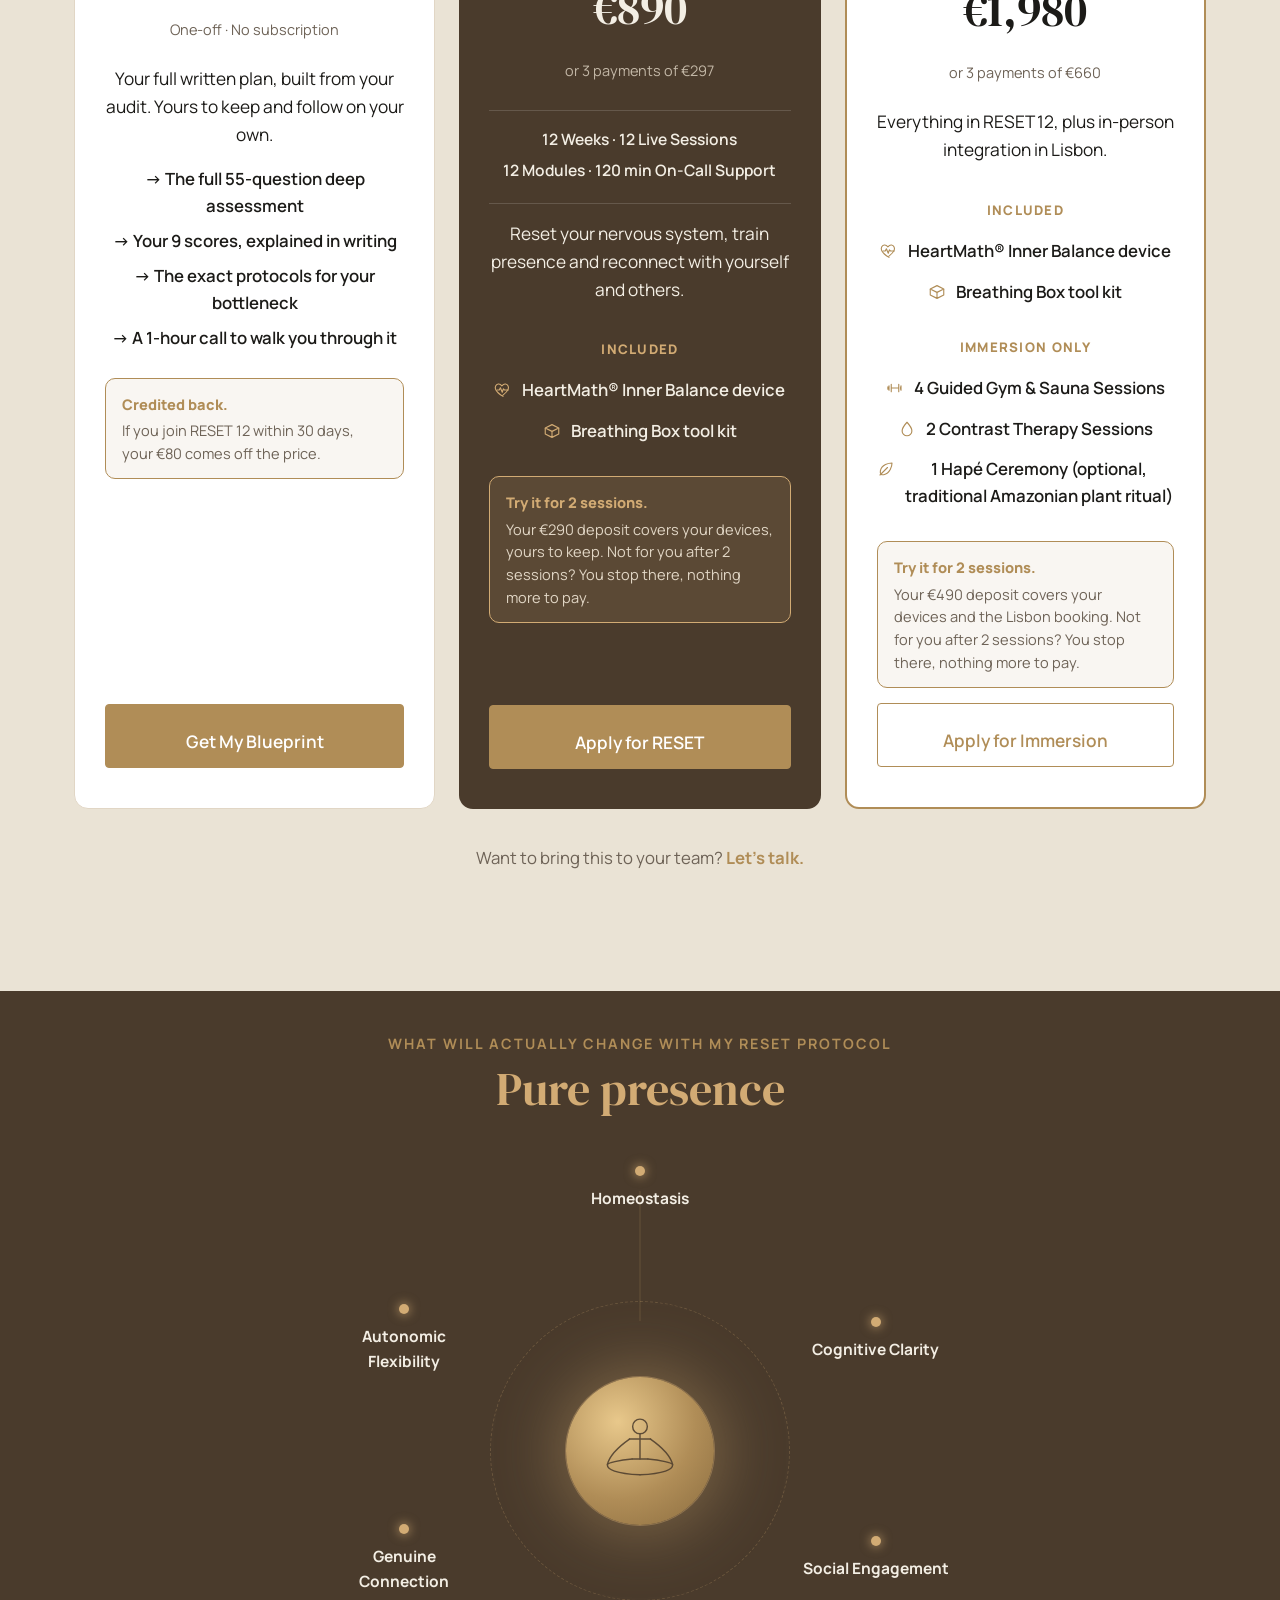
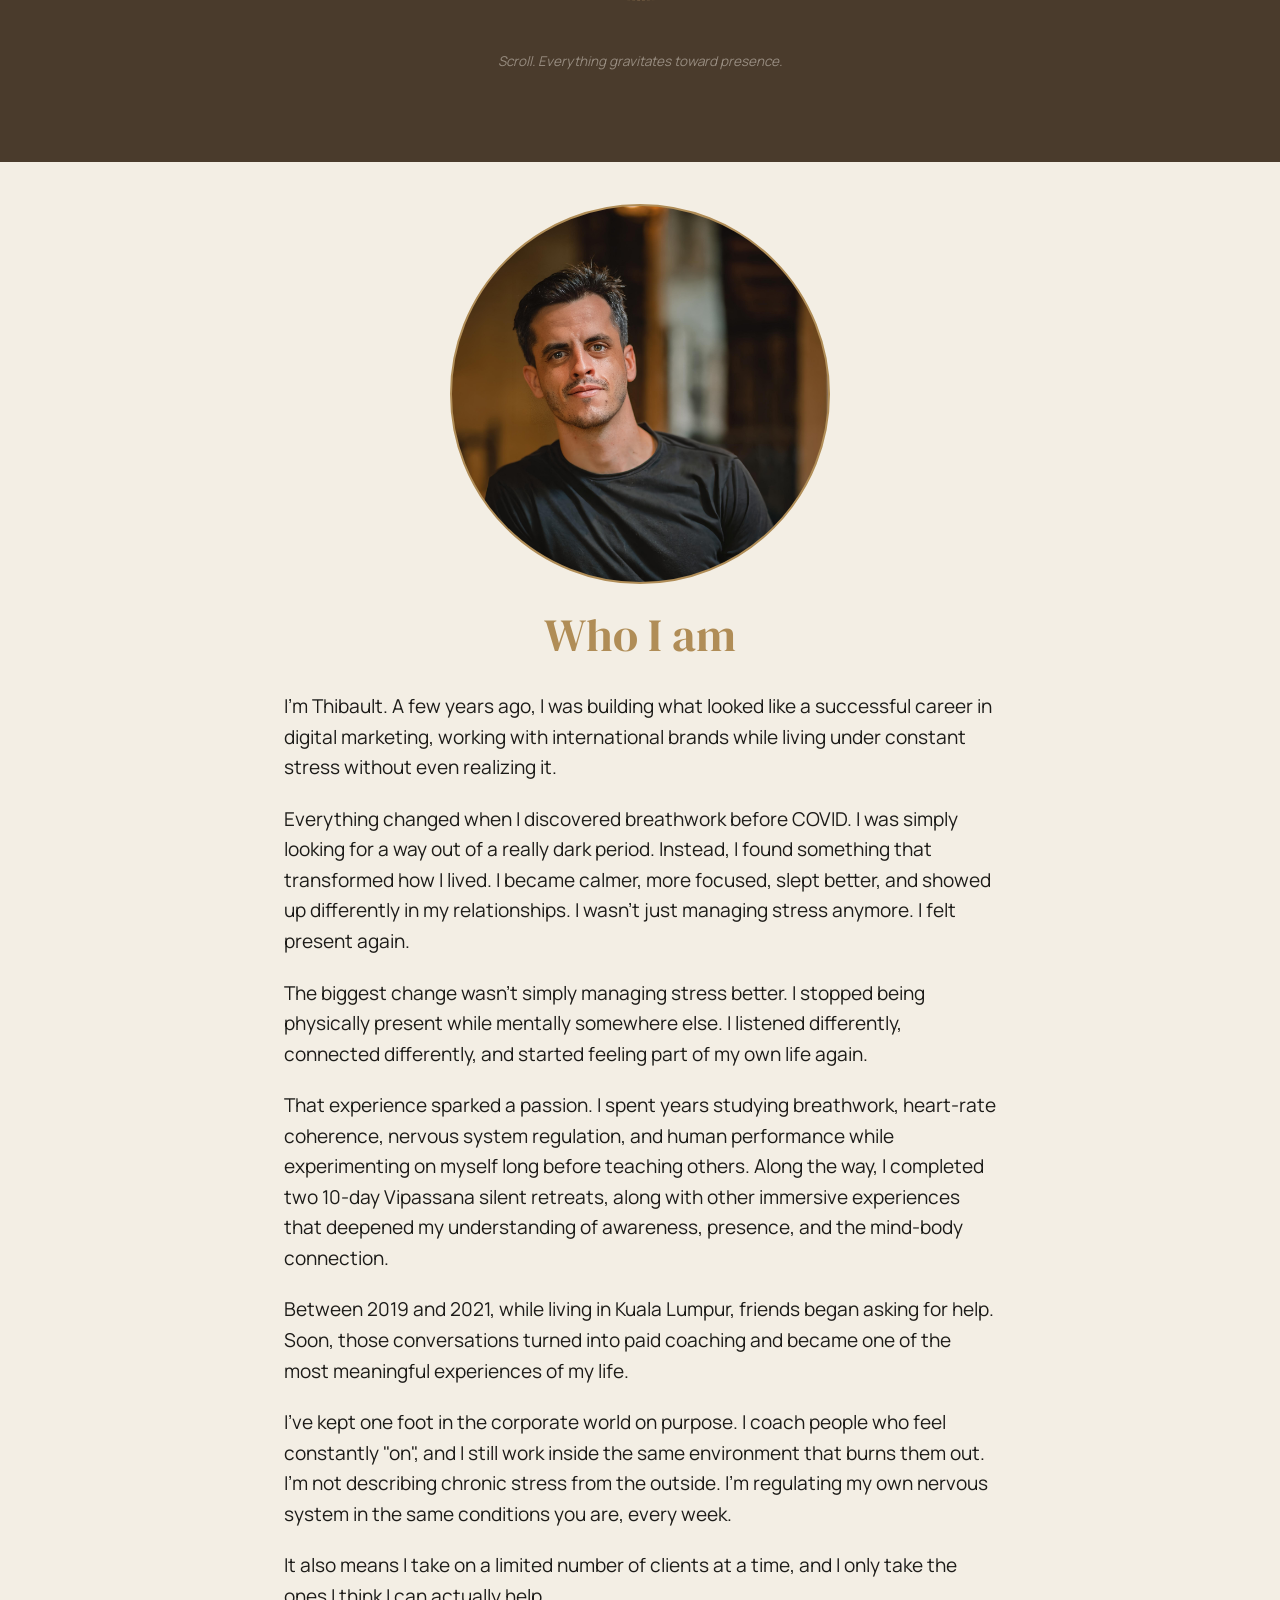
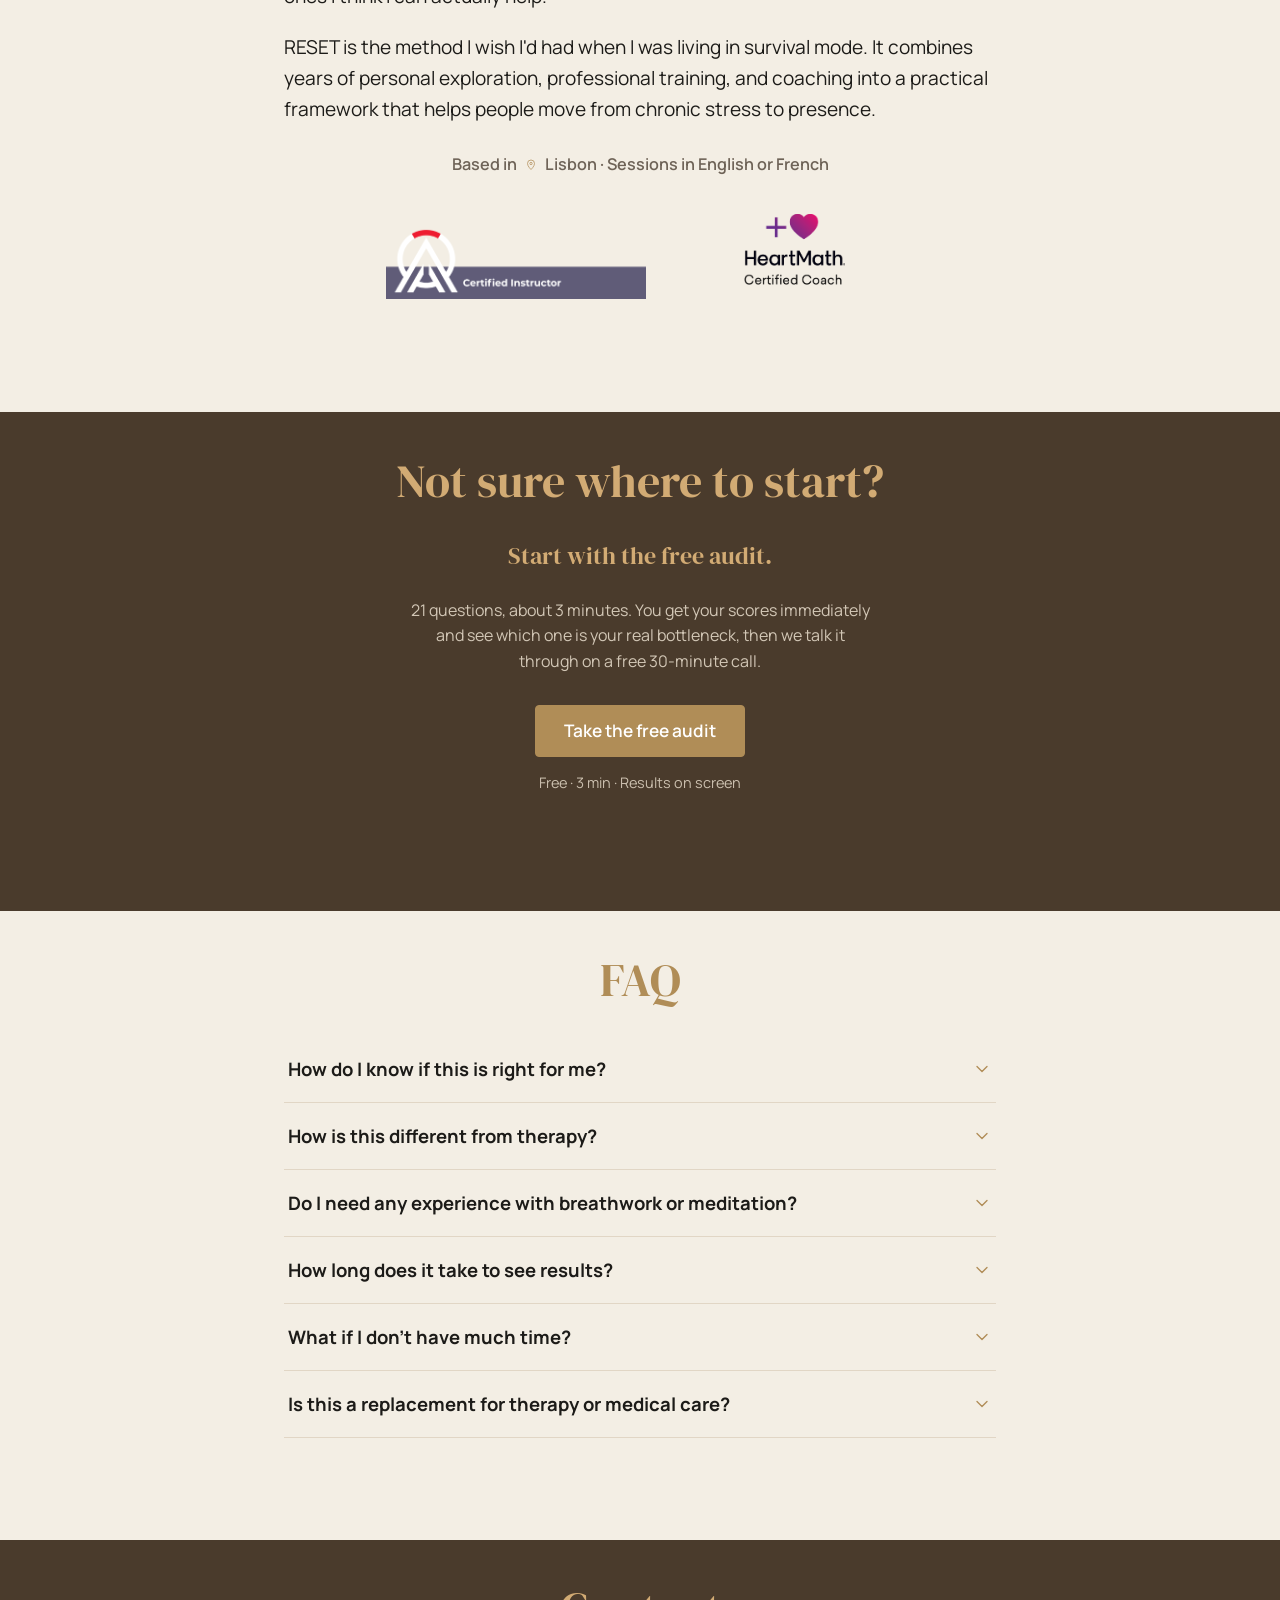
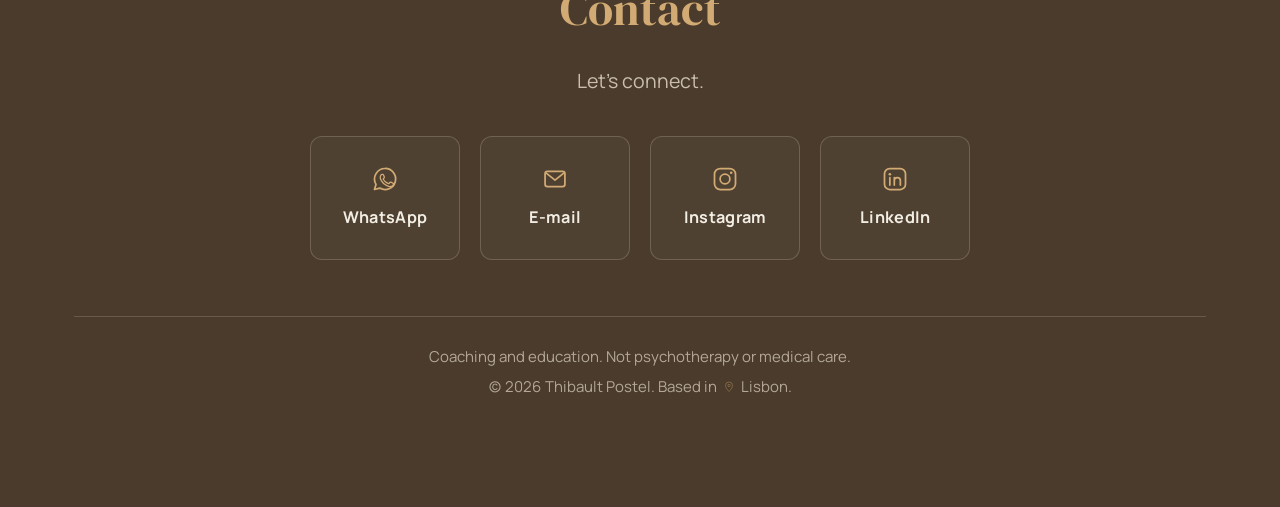
==== commit e1644149: "Add favicon sizes Google accepts for search results" ====
--- a/index.html
+++ b/index.html
@@ -8,6 +8,9 @@
 <meta name="google-site-verification" content="Z697UMlVdPgC1c9V4itcspwH13qy2c06VW4aG4HLGJ4">
 <link rel="canonical" href="https://soma-roots.com/thibault-reset/">
 <link rel="icon" href="/thibault-reset/favicon.ico" sizes="any">
+<link rel="icon" type="image/png" sizes="192x192" href="/thibault-reset/favicon-192.png">
+<link rel="icon" type="image/png" sizes="96x96" href="/thibault-reset/favicon-96.png">
+<link rel="icon" type="image/png" sizes="48x48" href="/thibault-reset/favicon-48.png">
 <link rel="icon" type="image/png" sizes="32x32" href="/thibault-reset/favicon-32.png">
 <link rel="icon" type="image/png" sizes="16x16" href="/thibault-reset/favicon-16.png">
 <link rel="apple-touch-icon" href="/thibault-reset/apple-touch-icon.png">
